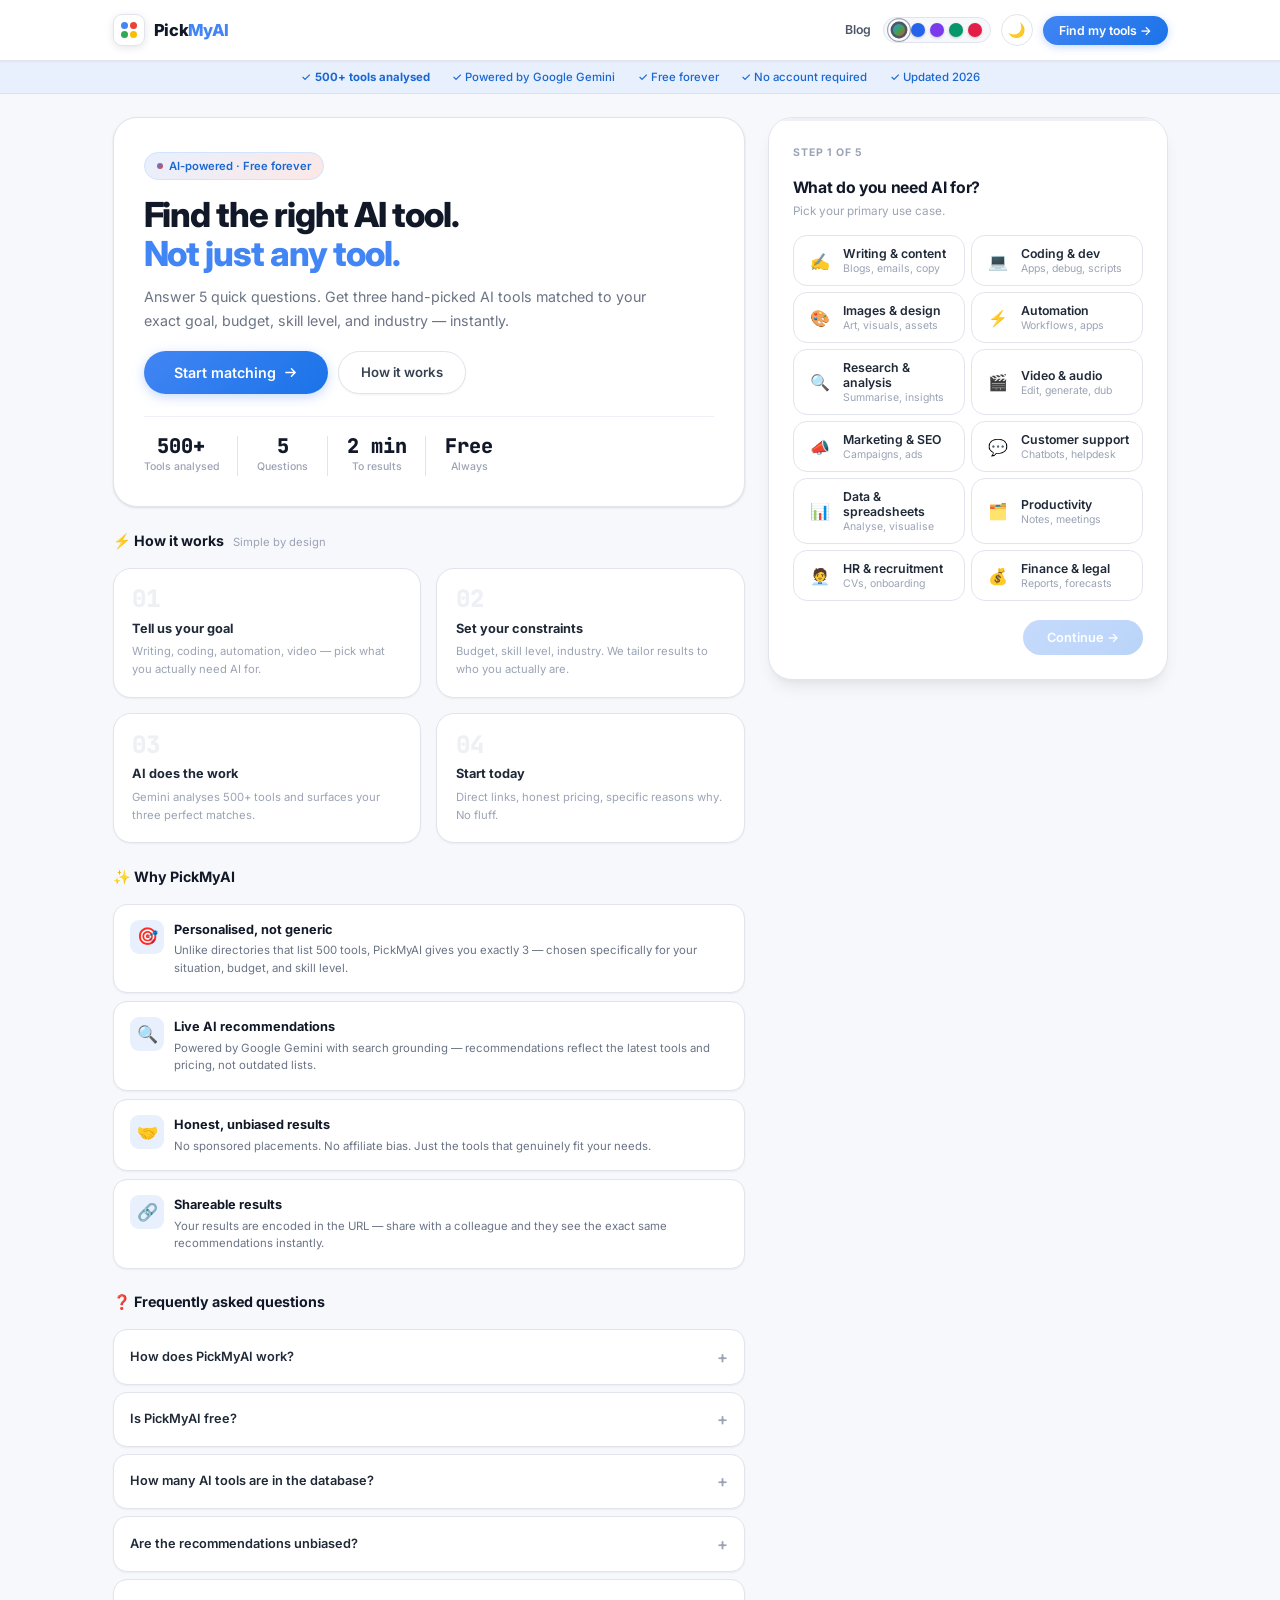
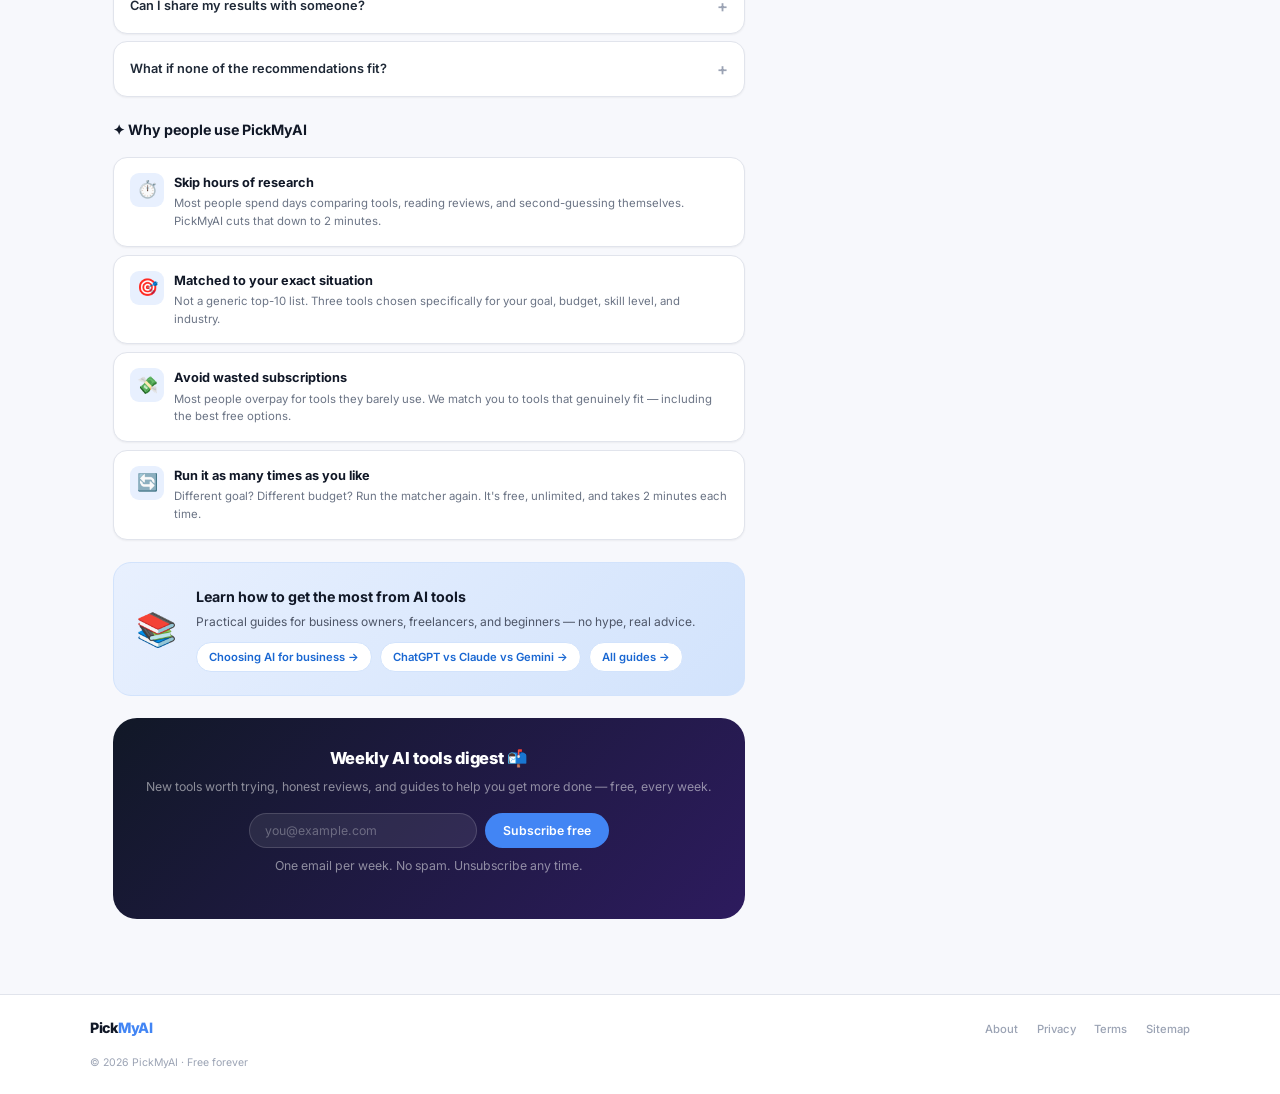
==== index.html @ fcc85de2 "Security hardening (CTO level)" ====
<!DOCTYPE html>
<html lang="en">
<head>
<meta charset="UTF-8"/>
<meta name="viewport" content="width=device-width,initial-scale=1.0"/>
<title>PickMyAI — Find Your Perfect AI Tool in 2 Minutes</title>
<meta name="description" content="Answer 5 questions. Get three perfectly matched AI tools for your exact needs, budget, and industry. 500+ tools analysed. Free forever."/>
<meta name="keywords" content="AI tool finder, best AI tools 2026, AI tool recommender, find AI tools, AI for business, AI for developers"/>
<link rel="canonical" href="https://pickmyai.vercel.app/"/>
<meta property="og:title" content="PickMyAI — Find Your Perfect AI Tool"/>
<meta property="og:description" content="Answer 5 questions. Get three hand-picked AI tools matched to your needs, budget, and skill level. Free forever."/>
<meta property="og:type" content="website"/>
<meta property="og:url" content="https://pickmyai.vercel.app/"/>
<meta name="twitter:card" content="summary_large_image"/>
<meta name="twitter:title" content="PickMyAI — Find Your Perfect AI Tool"/>
<meta name="twitter:description" content="Answer 5 questions. Get three perfectly matched AI tools instantly."/>
<script type="application/ld+json">
{
  "@context":"https://schema.org",
  "@type":"WebApplication",
  "name":"PickMyAI",
  "description":"AI tool recommender that matches you to the best AI tools based on your goal, budget, skill level and industry",
  "url":"https://pickmyai.vercel.app",
  "applicationCategory":"UtilityApplication",
  "operatingSystem":"All",
  "offers":{"@type":"Offer","price":"0","priceCurrency":"USD"},
  "featureList":["Personalised AI tool recommendations","Budget-aware matching","Industry-specific results","500+ tools in database","Free to use"]
}
</script>
<script type="application/ld+json">
{
  "@context":"https://schema.org",
  "@type":"FAQPage",
  "mainEntity":[
    {"@type":"Question","name":"How does PickMyAI work?","acceptedAnswer":{"@type":"Answer","text":"PickMyAI asks you 5 quick questions about your goal, budget, skill level, industry, and workflow preferences. It then uses AI to match you with the 3 tools best suited to your exact situation — not generic top-10 lists."}},
    {"@type":"Question","name":"Is PickMyAI free?","acceptedAnswer":{"@type":"Answer","text":"Yes, completely free. No account required, no credit card, no limits."}},
    {"@type":"Question","name":"How many AI tools are in the database?","acceptedAnswer":{"@type":"Answer","text":"PickMyAI has analysed over 500 AI tools across writing, coding, automation, marketing, research, video, customer support, data analysis, productivity, HR, and finance."}},
    {"@type":"Question","name":"Are the recommendations unbiased?","acceptedAnswer":{"@type":"Answer","text":"Yes. Recommendations are generated by AI based purely on your answers. We do not accept payment for placement in results."}}
  ]
}
</script>
<link rel="preconnect" href="https://fonts.googleapis.com"/>
<link href="https://fonts.googleapis.com/css2?family=Inter:wght@300;400;500;600;700;800&family=JetBrains+Mono:wght@400;500&display=swap" rel="stylesheet"/>
<link rel="stylesheet" href="css/style.min.css"/>
<link rel="manifest" href="/manifest.json"/>
<meta name="theme-color" content="#4285f4"/>
<meta name="apple-mobile-web-app-capable" content="yes"/>
<meta name="apple-mobile-web-app-status-bar-style" content="default"/>
<meta name="apple-mobile-web-app-title" content="PickMyAI"/>
<script>
(function(){try{var ct=localStorage.getItem('pickmyai_color')||'google';var dt=localStorage.getItem('pickmyai_theme')||(window.matchMedia('(prefers-color-scheme: dark)').matches?'dark':'light');document.documentElement.setAttribute('data-theme-color',ct);document.documentElement.setAttribute('data-theme',dt);}catch(e){}})();
</script>
<script defer src="/_vercel/insights/script.js"></script>
</head>
<body>

<!-- Back to top -->
<button class="back-top" id="back-top" aria-label="Back to top">↑</button>

<!-- ── HEADER ── -->
<header class="site-header">
  <div class="header-inner">
    <a class="logo" href="/">
      <div class="logo-mark">
        <svg width="18" height="18" viewBox="0 0 18 18" fill="none" xmlns="http://www.w3.org/2000/svg"><circle cx="4.5" cy="4.5" r="3.5" fill="#4285F4"/><circle cx="13.5" cy="4.5" r="3.5" fill="#EA4335"/><circle cx="4.5" cy="13.5" r="3.5" fill="#34A853"/><circle cx="13.5" cy="13.5" r="3.5" fill="#FBBC04"/></svg>
      </div>
      <div class="logo-name">Pick<span>MyAI</span></div>
    </a>
    <div class="header-right">
      <a href="/blog/" class="nav-link">Blog</a>
      <div class="color-switcher" id="color-switcher" title="Change colour theme">
        <button class="color-dot" data-color="google" style="background:linear-gradient(135deg,#4285f4 0%,#34a853 50%,#ea4335 100%)" title="Google" onclick="setColor('google')"></button>
        <button class="color-dot" data-color="ocean" style="background:#2563eb" title="Ocean" onclick="setColor('ocean')"></button>
        <button class="color-dot" data-color="violet" style="background:#7c3aed" title="Violet" onclick="setColor('violet')"></button>
        <button class="color-dot" data-color="forest" style="background:#059669" title="Forest" onclick="setColor('forest')"></button>
        <button class="color-dot" data-color="rose" style="background:#e11d48" title="Rose" onclick="setColor('rose')"></button>
      </div>
      <button class="theme-btn" id="theme-btn" aria-label="Toggle dark mode">🌙</button>
      <button class="btn-cta" onclick="document.getElementById('matcher-card').scrollIntoView({behavior:'smooth',block:'center'})">Find my tools →</button>
    </div>
  </div>
</header>

<!-- ── TRUST BAR ── -->
<div class="trust-bar">
  <div class="trust-item">✓ <strong>500+ tools analysed</strong></div>
  <div class="trust-item">✓ Powered by Google Gemini</div>
  <div class="trust-item">✓ Free forever</div>
  <div class="trust-item">✓ No account required</div>
  <div class="trust-item">✓ Updated 2026</div>
</div>

<!-- ── MAIN ── -->
<div class="page-wrap">
  <div class="two-col">

    <!-- LEFT COL -->
    <div>

      <!-- HERO -->
      <div class="hero">
        <div class="hero-badge">AI-powered · Free forever</div>
        <h1>Find the right AI tool.<br><span>Not just any tool.</span></h1>
        <p class="hero-p">Answer 5 quick questions. Get three hand-picked AI tools matched to your exact goal, budget, skill level, and industry — instantly.</p>
        <div style="display:flex;gap:10px;flex-wrap:wrap">
          <button class="btn btn-primary btn-lg" onclick="document.getElementById('matcher-card').scrollIntoView({behavior:'smooth',block:'center'})">
            Start matching
            <svg width="15" height="15" viewBox="0 0 16 16" fill="none"><path d="M3 8h10M9 4l4 4-4 4" stroke="white" stroke-width="1.5" stroke-linecap="round" stroke-linejoin="round"/></svg>
          </button>
          <a href="#how" class="btn btn-secondary">How it works</a>
        </div>
        <div class="hero-stats">
          <div class="hero-stat"><span>500+</span><small>Tools analysed</small></div>
          <div class="hero-divider"></div>
          <div class="hero-stat"><span>5</span><small>Questions</small></div>
          <div class="hero-divider"></div>
          <div class="hero-stat"><span>2 min</span><small>To results</small></div>
          <div class="hero-divider"></div>
          <div class="hero-stat"><span>Free</span><small>Always</small></div>
        </div>
      </div>

      <!-- HOW IT WORKS -->
      <div id="how">
        <div class="section-header">
          <div class="section-title">⚡ How it works <span>Simple by design</span></div>
        </div>
        <div class="how-grid">
          <div class="how-card">
            <div class="how-num">01</div>
            <div class="how-t">Tell us your goal</div>
            <p class="how-d">Writing, coding, automation, video — pick what you actually need AI for.</p>
          </div>
          <div class="how-card">
            <div class="how-num">02</div>
            <div class="how-t">Set your constraints</div>
            <p class="how-d">Budget, skill level, industry. We tailor results to who you actually are.</p>
          </div>
          <div class="how-card">
            <div class="how-num">03</div>
            <div class="how-t">AI does the work</div>
            <p class="how-d">Gemini analyses 500+ tools and surfaces your three perfect matches.</p>
          </div>
          <div class="how-card">
            <div class="how-num">04</div>
            <div class="how-t">Start today</div>
            <p class="how-d">Direct links, honest pricing, specific reasons why. No fluff.</p>
          </div>
        </div>
      </div>

      <!-- FEATURES -->
      <div class="section-header">
        <div class="section-title">✨ Why PickMyAI</div>
      </div>
      <div class="features-list" style="margin-bottom:1.5rem">
        <div class="feature-item">
          <div class="feature-ico">🎯</div>
          <div>
            <div class="feature-t">Personalised, not generic</div>
            <p class="feature-d">Unlike directories that list 500 tools, PickMyAI gives you exactly 3 — chosen specifically for your situation, budget, and skill level.</p>
          </div>
        </div>
        <div class="feature-item">
          <div class="feature-ico">🔍</div>
          <div>
            <div class="feature-t">Live AI recommendations</div>
            <p class="feature-d">Powered by Google Gemini with search grounding — recommendations reflect the latest tools and pricing, not outdated lists.</p>
          </div>
        </div>
        <div class="feature-item">
          <div class="feature-ico">🤝</div>
          <div>
            <div class="feature-t">Honest, unbiased results</div>
            <p class="feature-d">No sponsored placements. No affiliate bias. Just the tools that genuinely fit your needs.</p>
          </div>
        </div>
        <div class="feature-item">
          <div class="feature-ico">🔗</div>
          <div>
            <div class="feature-t">Shareable results</div>
            <p class="feature-d">Your results are encoded in the URL — share with a colleague and they see the exact same recommendations instantly.</p>
          </div>
        </div>
      </div>

      <!-- FAQ -->
      <div class="section-header">
        <div class="section-title">❓ Frequently asked questions</div>
      </div>
      <div class="faq-list">
        <div class="faq-item">
          <div class="faq-q">How does PickMyAI work?</div>
          <div class="faq-a"><div class="faq-a-inner">PickMyAI asks you 5 quick questions about your goal, budget, skill level, industry, and workflow preferences. It then uses Google Gemini AI to match you with the 3 tools best suited to your exact situation — not generic top-10 lists.</div></div>
        </div>
        <div class="faq-item">
          <div class="faq-q">Is PickMyAI free?</div>
          <div class="faq-a"><div class="faq-a-inner">Yes, completely free. No account required, no credit card, no limits. PickMyAI is free forever.</div></div>
        </div>
        <div class="faq-item">
          <div class="faq-q">How many AI tools are in the database?</div>
          <div class="faq-a"><div class="faq-a-inner">PickMyAI has analysed over 500 AI tools across writing, coding, automation, marketing, research, video, customer support, data analysis, productivity, HR, and finance categories.</div></div>
        </div>
        <div class="faq-item">
          <div class="faq-q">Are the recommendations unbiased?</div>
          <div class="faq-a"><div class="faq-a-inner">Yes. Recommendations are generated by AI based purely on your answers. We do not accept payment for placement in results. Our only goal is to find you the right tool.</div></div>
        </div>
        <div class="faq-item">
          <div class="faq-q">Can I share my results with someone?</div>
          <div class="faq-a"><div class="faq-a-inner">Yes! When you get results, just copy your browser URL or click "Share results". Your answers are encoded in the URL so anyone who opens it sees the same recommendations.</div></div>
        </div>
        <div class="faq-item">
          <div class="faq-q">What if none of the recommendations fit?</div>
          <div class="faq-a"><div class="faq-a-inner">Click "Start over" and try different answers. You can run the matcher as many times as you like — maybe try a different goal or skill level to see alternative recommendations.</div></div>
        </div>
      </div>

      <!-- WHY PICKMYAI — replaces fake testimonials -->
      <div class="section-header">
        <div class="section-title">✦ Why people use PickMyAI</div>
      </div>
      <div class="features-list" style="margin-bottom:1.5rem">
        <div class="feature-item">
          <div class="feature-ico">⏱️</div>
          <div>
            <div class="feature-t">Skip hours of research</div>
            <p class="feature-d">Most people spend days comparing tools, reading reviews, and second-guessing themselves. PickMyAI cuts that down to 2 minutes.</p>
          </div>
        </div>
        <div class="feature-item">
          <div class="feature-ico">🎯</div>
          <div>
            <div class="feature-t">Matched to your exact situation</div>
            <p class="feature-d">Not a generic top-10 list. Three tools chosen specifically for your goal, budget, skill level, and industry.</p>
          </div>
        </div>
        <div class="feature-item">
          <div class="feature-ico">💸</div>
          <div>
            <div class="feature-t">Avoid wasted subscriptions</div>
            <p class="feature-d">Most people overpay for tools they barely use. We match you to tools that genuinely fit — including the best free options.</p>
          </div>
        </div>
        <div class="feature-item">
          <div class="feature-ico">🔄</div>
          <div>
            <div class="feature-t">Run it as many times as you like</div>
            <p class="feature-d">Different goal? Different budget? Run the matcher again. It's free, unlimited, and takes 2 minutes each time.</p>
          </div>
        </div>
      </div>

      <!-- BLOG PROMO -->
      <div class="blog-promo">
        <div class="blog-promo-icon">📚</div>
        <div class="blog-promo-body">
          <div class="blog-promo-title">Learn how to get the most from AI tools</div>
          <div class="blog-promo-desc">Practical guides for business owners, freelancers, and beginners — no hype, real advice.</div>
          <div class="blog-promo-links">
            <a href="/blog/how-to-choose-ai-tools-for-business.html" class="blog-promo-link">Choosing AI for business →</a>
            <a href="/blog/chatgpt-vs-claude-vs-gemini.html" class="blog-promo-link">ChatGPT vs Claude vs Gemini →</a>
            <a href="/blog/" class="blog-promo-link">All guides →</a>
          </div>
        </div>
      </div>

      <!-- EMAIL -->
      <div class="email-box">
        <h3>Weekly AI tools digest 📬</h3>
        <p>New tools worth trying, honest reviews, and guides to help you get more done — free, every week.</p>
        <div class="email-row">
          <input type="email" class="email-in" id="email-in" placeholder="you@example.com"/>
          <button class="email-btn" id="email-btn">Subscribe free</button>
        </div>
        <p class="email-note">One email per week. No spam. Unsubscribe any time.</p>
        <p id="email-ok" style="display:none;color:#86efac;font-size:0.75rem;margin-top:8px"></p>
      </div>

    </div>

    <!-- RIGHT COL — MATCHER -->
    <div>
      <div class="matcher-card" id="matcher-card">
        <div class="matcher-prog"><div class="matcher-prog-fill" id="prog-fill"></div></div>
        <div class="matcher-body">

          <!-- STEP 1 -->
          <div class="step active" id="q1">
            <div class="step-meta"><span class="step-label">Step 1 of 5</span><button class="step-back" hidden></button></div>
            <div class="step-q">What do you need AI for?</div>
            <div class="step-hint">Pick your primary use case.</div>
            <div class="opts-2">
              <button class="opt" onclick="pick(this,'goal','writing')"><span class="opt-ico">✍️</span><span class="opt-body"><span class="opt-t">Writing & content</span><span class="opt-d">Blogs, emails, copy</span></span></button>
              <button class="opt" onclick="pick(this,'goal','code')"><span class="opt-ico">💻</span><span class="opt-body"><span class="opt-t">Coding & dev</span><span class="opt-d">Apps, debug, scripts</span></span></button>
              <button class="opt" onclick="pick(this,'goal','images')"><span class="opt-ico">🎨</span><span class="opt-body"><span class="opt-t">Images & design</span><span class="opt-d">Art, visuals, assets</span></span></button>
              <button class="opt" onclick="pick(this,'goal','automation')"><span class="opt-ico">⚡</span><span class="opt-body"><span class="opt-t">Automation</span><span class="opt-d">Workflows, apps</span></span></button>
              <button class="opt" onclick="pick(this,'goal','research')"><span class="opt-ico">🔍</span><span class="opt-body"><span class="opt-t">Research & analysis</span><span class="opt-d">Summarise, insights</span></span></button>
              <button class="opt" onclick="pick(this,'goal','video')"><span class="opt-ico">🎬</span><span class="opt-body"><span class="opt-t">Video & audio</span><span class="opt-d">Edit, generate, dub</span></span></button>
              <button class="opt" onclick="pick(this,'goal','marketing')"><span class="opt-ico">📣</span><span class="opt-body"><span class="opt-t">Marketing & SEO</span><span class="opt-d">Campaigns, ads</span></span></button>
              <button class="opt" onclick="pick(this,'goal','customer')"><span class="opt-ico">💬</span><span class="opt-body"><span class="opt-t">Customer support</span><span class="opt-d">Chatbots, helpdesk</span></span></button>
              <button class="opt" onclick="pick(this,'goal','data')"><span class="opt-ico">📊</span><span class="opt-body"><span class="opt-t">Data & spreadsheets</span><span class="opt-d">Analyse, visualise</span></span></button>
              <button class="opt" onclick="pick(this,'goal','productivity')"><span class="opt-ico">🗂️</span><span class="opt-body"><span class="opt-t">Productivity</span><span class="opt-d">Notes, meetings</span></span></button>
              <button class="opt" onclick="pick(this,'goal','hr')"><span class="opt-ico">🧑‍💼</span><span class="opt-body"><span class="opt-t">HR & recruitment</span><span class="opt-d">CVs, onboarding</span></span></button>
              <button class="opt" onclick="pick(this,'goal','finance')"><span class="opt-ico">💰</span><span class="opt-body"><span class="opt-t">Finance & legal</span><span class="opt-d">Reports, forecasts</span></span></button>
            </div>
            <div class="step-foot"><button class="btn-next" id="next1" onclick="nextStep(1)" disabled>Continue →</button></div>
          </div>

          <!-- STEP 2 -->
          <div class="step" id="q2">
            <div class="step-meta"><span class="step-label">Step 2 of 5</span><button class="step-back" onclick="backStep(2)">← Back</button></div>
            <div class="step-q">What's your monthly budget?</div>
            <div class="step-hint">Great free tools exist — be honest and we'll find the best fit.</div>
            <div class="opts">
              <button class="opt" onclick="pick(this,'budget','free')"><span class="opt-ico">🆓</span><span class="opt-body"><span class="opt-t">Free only</span><span class="opt-d">No subscriptions, free tiers only</span></span></button>
              <button class="opt" onclick="pick(this,'budget','under20')"><span class="opt-ico">💷</span><span class="opt-body"><span class="opt-t">Under £20 / month</span><span class="opt-d">Side project or personal use</span></span></button>
              <button class="opt" onclick="pick(this,'budget','20to100')"><span class="opt-ico">💰</span><span class="opt-body"><span class="opt-t">£20 – £100 / month</span><span class="opt-d">Growing business or serious creator</span></span></button>
              <button class="opt" onclick="pick(this,'budget','100to500')"><span class="opt-ico">🏢</span><span class="opt-body"><span class="opt-t">£100 – £500 / month</span><span class="opt-d">Small business or team</span></span></button>
              <button class="opt" onclick="pick(this,'budget','500plus')"><span class="opt-ico">🚀</span><span class="opt-body"><span class="opt-t">£500+ / month</span><span class="opt-d">Enterprise or serious scale</span></span></button>
            </div>
            <div class="step-foot"><button class="btn-next" id="next2" onclick="nextStep(2)" disabled>Continue →</button></div>
          </div>

          <!-- STEP 3 -->
          <div class="step" id="q3">
            <div class="step-meta"><span class="step-label">Step 3 of 5</span><button class="step-back" onclick="backStep(3)">← Back</button></div>
            <div class="step-q">How technical are you?</div>
            <div class="step-hint">No judgment — this calibrates the difficulty of recommendations.</div>
            <div class="opts">
              <button class="opt" onclick="pick(this,'skill','beginner')"><span class="opt-ico">😊</span><span class="opt-body"><span class="opt-t">Complete beginner</span><span class="opt-d">I want it to just work, no setup at all</span></span></button>
              <button class="opt" onclick="pick(this,'skill','intermediate')"><span class="opt-ico">🙂</span><span class="opt-body"><span class="opt-t">Some experience</span><span class="opt-d">I can follow guides and troubleshoot</span></span></button>
              <button class="opt" onclick="pick(this,'skill','advanced')"><span class="opt-ico">🧑‍💻</span><span class="opt-body"><span class="opt-t">Developer / technical</span><span class="opt-d">Comfortable with APIs, code, config</span></span></button>
            </div>
            <div class="step-foot"><button class="btn-next" id="next3" onclick="nextStep(3)" disabled>Continue →</button></div>
          </div>

          <!-- STEP 4 -->
          <div class="step" id="q4">
            <div class="step-meta"><span class="step-label">Step 4 of 5</span><button class="step-back" onclick="backStep(4)">← Back</button></div>
            <div class="step-q">What's your industry?</div>
            <div class="step-hint">We surface tools trusted in your specific space.</div>
            <div class="opts-2">
              <button class="opt" onclick="pick(this,'industry','entertainment')"><span class="opt-ico">🎬</span><span class="opt-body"><span class="opt-t">Entertainment</span><span class="opt-d">Film, music, streaming</span></span></button>
              <button class="opt" onclick="pick(this,'industry','ecommerce')"><span class="opt-ico">🛍️</span><span class="opt-body"><span class="opt-t">E-commerce</span><span class="opt-d">Shops, retail, DTC</span></span></button>
              <button class="opt" onclick="pick(this,'industry','tech')"><span class="opt-ico">🚀</span><span class="opt-body"><span class="opt-t">SaaS & tech</span><span class="opt-d">Software, startups</span></span></button>
              <button class="opt" onclick="pick(this,'industry','agency')"><span class="opt-ico">🎯</span><span class="opt-body"><span class="opt-t">Agency</span><span class="opt-d">Marketing, design, PR</span></span></button>
              <button class="opt" onclick="pick(this,'industry','smallbiz')"><span class="opt-ico">🏪</span><span class="opt-body"><span class="opt-t">Small business</span><span class="opt-d">Local, restaurants</span></span></button>
              <button class="opt" onclick="pick(this,'industry','creative')"><span class="opt-ico">✨</span><span class="opt-body"><span class="opt-t">Freelancer / creator</span><span class="opt-d">Solo, YouTube, content</span></span></button>
              <button class="opt" onclick="pick(this,'industry','healthcare')"><span class="opt-ico">🏥</span><span class="opt-body"><span class="opt-t">Healthcare</span><span class="opt-d">Clinics, health tech</span></span></button>
              <button class="opt" onclick="pick(this,'industry','education')"><span class="opt-ico">📚</span><span class="opt-body"><span class="opt-t">Education</span><span class="opt-d">Schools, edtech</span></span></button>
              <button class="opt" onclick="pick(this,'industry','finance')"><span class="opt-ico">🏦</span><span class="opt-body"><span class="opt-t">Finance & legal</span><span class="opt-d">Fintech, law</span></span></button>
              <button class="opt" onclick="pick(this,'industry','realestate')"><span class="opt-ico">🏠</span><span class="opt-body"><span class="opt-t">Real estate</span><span class="opt-d">Agents, property</span></span></button>
              <button class="opt" onclick="pick(this,'industry','nonprofit')"><span class="opt-ico">🤝</span><span class="opt-body"><span class="opt-t">Non-profit</span><span class="opt-d">NGOs, charities</span></span></button>
              <button class="opt" onclick="pick(this,'industry','other')"><span class="opt-ico">🌐</span><span class="opt-body"><span class="opt-t">Other</span><span class="opt-d">Manufacturing, logistics</span></span></button>
            </div>
            <div class="step-foot"><button class="btn-next" id="next4" onclick="nextStep(4)" disabled>Continue →</button></div>
          </div>

          <!-- STEP 5 -->
          <div class="step" id="q5">
            <div class="step-meta"><span class="step-label">Step 5 of 5</span><button class="step-back" onclick="backStep(5)">← Back</button></div>
            <div class="step-q">Do you need tools that connect?</div>
            <div class="step-hint">Integrated stacks are powerful. Standalone tools are flexible.</div>
            <div class="opts">
              <button class="opt" onclick="pick(this,'integration','yes')"><span class="opt-ico">🔗</span><span class="opt-body"><span class="opt-t">Yes — integrated workflow</span><span class="opt-d">Tools that connect and work together</span></span></button>
              <button class="opt" onclick="pick(this,'integration','no')"><span class="opt-ico">🧩</span><span class="opt-body"><span class="opt-t">No — individual tools are fine</span><span class="opt-d">I'll use them separately</span></span></button>
              <button class="opt" onclick="pick(this,'integration','unsure')"><span class="opt-ico">🤷</span><span class="opt-body"><span class="opt-t">Not sure — just pick the best</span><span class="opt-d">I'll figure it out later</span></span></button>
            </div>
            <div class="step-foot">
              <button class="btn-next" id="next5" onclick="getResults()" disabled>
                <svg width="13" height="13" viewBox="0 0 16 16" fill="none"><path d="M8 2l1.5 4.5H14l-3.6 2.6L11.9 14 8 11.4 4.1 14l1.5-4.9L2 6.5h4.5L8 2z" fill="white"/></svg>
                Find my AI tools
              </button>
            </div>
          </div>

          <!-- LOADING / SKELETON -->
          <div class="loading" id="loading">
            <div style="width:100%">
              ${[1,2,3].map ? '' : ''}
              <div class="skeleton-card"><div style="display:flex;justify-content:space-between;margin-bottom:10px"><div class="skeleton skeleton-line w-40"></div><div class="skeleton" style="width:70px;height:20px;border-radius:100px"></div></div><div class="skeleton skeleton-line w-80"></div><div class="skeleton skeleton-line w-100" style="margin-top:6px"></div><div class="skeleton skeleton-line w-60" style="margin-top:6px"></div></div>
              <div class="skeleton-card"><div style="display:flex;justify-content:space-between;margin-bottom:10px"><div class="skeleton skeleton-line w-40"></div><div class="skeleton" style="width:70px;height:20px;border-radius:100px"></div></div><div class="skeleton skeleton-line w-80"></div><div class="skeleton skeleton-line w-100" style="margin-top:6px"></div><div class="skeleton skeleton-line w-60" style="margin-top:6px"></div></div>
              <div class="skeleton-card"><div style="display:flex;justify-content:space-between;margin-bottom:10px"><div class="skeleton skeleton-line w-40"></div><div class="skeleton" style="width:70px;height:20px;border-radius:100px"></div></div><div class="skeleton skeleton-line w-80"></div><div class="skeleton skeleton-line w-100" style="margin-top:6px"></div><div class="skeleton skeleton-line w-60" style="margin-top:6px"></div></div>
            </div>
          </div>

          <!-- RESULTS -->
          <div class="results" id="results">
            <div class="results-h">Your matches ✦</div>
            <div class="results-sub" id="results-sub"></div>
            <div class="tool-list" id="tool-list"></div>
            <div class="results-actions">
              <button class="btn-restart" onclick="restartMatcher()">↺ Start over</button>
              <button class="btn-share" onclick="shareResults()">Share →</button>
              <button class="btn-copy" onclick="copyResults()">📋 Copy results</button>
            </div>
          </div>

          <!-- ERROR STATE -->
          <div class="error-state" id="error-state">
            <div class="error-emoji">⚠️</div>
            <div class="error-title">Something went wrong</div>
            <div class="error-msg">We couldn't get your recommendations right now. This is usually a temporary issue.</div>
            <button class="btn-retry" onclick="getResults()">Try again</button>
          </div>

        </div>
      </div>
    </div>
  </div>
</div>

<!-- ── FOOTER ── -->
<footer class="site-footer">
  <div class="footer-inner">
    <div class="footer-logo">Pick<span>MyAI</span></div>
    <div class="footer-links">
      <a href="/about.html">About</a>
      <a href="/privacy.html">Privacy</a>
      <a href="/terms.html">Terms</a>
      <a href="/sitemap.xml">Sitemap</a>
    </div>
    <div class="footer-copy">© 2026 PickMyAI · Free forever</div>
  </div>
</footer>

<script src="js/main.min.js"></script>
</body>
</html>
---- css/style.min.css ----
@keyframes stepIn{0%{opacity:0;transform:translateY(8px)}to{opacity:1;transform:translateY(0)}}@keyframes fadeIn{0%{opacity:0}to{opacity:1}}@keyframes spin{to{transform:rotate(360deg)}}@keyframes pulse{0%,to{opacity:1;transform:scale(1)}50%{opacity:.4;transform:scale(.7)}}@keyframes shimmer{0%{background-position:200%0}to{background-position:-200%0}}:root,[data-theme-color=google]{--brand:#4285f4;--brand-dark:#1a73e8;--brand-light:#e8f0fe;--brand-mid:#d2e3fc;--brand-text:#1967d2;--brand-rgb:66,133,244;--g-blue:#4285f4;--g-green:#34a853;--g-yellow:#fbbc04;--g-red:#ea4335}[data-theme-color=violet]{--brand:#7c3aed;--brand-dark:#6d28d9;--brand-light:#f5f3ff;--brand-mid:#ede9fe;--brand-text:#5b21b6;--brand-rgb:124,58,237}[data-theme-color=rose]{--brand:#e11d48;--brand-dark:#be123c;--brand-light:#fff1f2;--brand-mid:#ffe4e6;--brand-text:#9f1239;--brand-rgb:225,29,72}[data-theme-color=ocean]{--brand:#2563eb;--brand-dark:#1d4ed8;--brand-light:#eff6ff;--brand-mid:#dbeafe;--brand-text:#1e40af;--brand-rgb:37,99,235}[data-theme-color=forest]{--brand:#059669;--brand-dark:#047857;--brand-light:#ecfdf5;--brand-mid:#d1fae5;--brand-text:#065f46;--brand-rgb:5,150,105}*,::after,::before{box-sizing:border-box;margin:0;padding:0}:root{--white:#ffffff;--bg:#f7f8fc;--gray-50:#f7f8fc;--gray-100:#eef0f5;--gray-200:#e1e4ec;--gray-300:#cdd1db;--gray-400:#9ba3b4;--gray-500:#6b7485;--gray-600:#4e5668;--gray-700:#374151;--gray-800:#1f2937;--gray-900:#111827;--green:#16a34a;--green-light:#f0fdf4;--green-mid:#bbf7d0;--red:#dc2626;--red-light:#fef2f2;--gold:#d97706;--gold-light:#fffbeb;--pink:#ec4899;--pink-light:#fdf2f8;--teal:#0891b2;--teal-light:#ecfeff;--shadow-xs:0 1px 2px rgba(0,0,0,0.05);--shadow-sm:0 1px 3px rgba(0,0,0,0.08),0 1px 2px rgba(0,0,0,0.04);--shadow:0 4px 6px -1px rgba(0,0,0,0.07),0 2px 4px -1px rgba(0,0,0,0.04);--shadow-md:0 10px 15px -3px rgba(0,0,0,0.07),0 4px 6px -2px rgba(0,0,0,0.04);--shadow-lg:0 20px 25px -5px rgba(0,0,0,0.07),0 10px 10px -5px rgba(0,0,0,0.03);--radius-sm:6px;--radius:10px;--radius-lg:14px;--radius-xl:18px;--radius-2xl:24px;--ease:cubic-bezier(0.4,0,0.2,1)}html{font-size:15px;scroll-behavior:smooth}body{font-family:"Inter",-apple-system,BlinkMacSystemFont,sans-serif;background:var(--bg);color:var(--gray-800);line-height:1.6;-webkit-font-smoothing:antialiased}a{text-decoration:none}a:hover{text-decoration:underline}.site-header{background:rgba(255,255,255,.92);backdrop-filter:blur(12px);-webkit-backdrop-filter:blur(12px);border-bottom:1px solid var(--gray-200);position:sticky;top:0;z-index:200;box-shadow:var(--shadow-xs)}.header-inner{max-width:1100px;margin:0 auto;padding:0 1.5rem;gap:1rem;height:60px}.header-inner,.logo,.logo-mark{display:flex;align-items:center}.logo{gap:9px;text-decoration:none;flex-shrink:0}.logo-mark{width:32px;height:32px;background:#fff;border:1.5px solid var(--gray-200);border-radius:9px;justify-content:center;font-size:16px;box-shadow:0 2px 8px rgba(0,0,0,.1);font-weight:800;letter-spacing:-1px;font-family:"Inter",sans-serif}[data-theme-color=google] .logo-mark{background:#fff;border-color:var(--gray-200)}.logo-name{font-size:1.1rem;font-weight:800;color:var(--gray-900);letter-spacing:-.02em}.logo-name span,a,h1 span{color:var(--brand)}[data-theme-color=google] .logo-name .g-blue{color:#4285f4}[data-theme-color=google] .logo-name .g-red{color:#ea4335}.header-right{display:flex;align-items:center;gap:10px;margin-left:auto}.nav-link{font-size:.82rem;font-weight:600;color:var(--gray-600);text-decoration:none;padding:6px 2px;transition:color .15s var(--ease)}.footer-links a:hover,.nav-link:hover{color:var(--brand);text-decoration:none}.color-switcher{display:flex;align-items:center;gap:5px;background:var(--gray-50);border:1px solid var(--gray-200);border-radius:100px;padding:5px 8px}.color-dot{width:14px;height:14px;border-radius:50%;border:2px solid transparent;padding:0;flex-shrink:0;display:block;box-shadow:0 1px 3px rgba(0,0,0,.2)}.color-dot:hover{transform:scale(1.25)}.color-dot.active{border-color:var(--gray-600);transform:scale(1.2);box-shadow:0 0 0 2px white,0 0 0 3px var(--gray-400)}[data-theme=dark] .color-dot.active{border-color:var(--gray-300);box-shadow:0 0 0 2px var(--gray-100),0 0 0 3px var(--gray-300)}[data-theme=dark] .color-switcher{background:var(--gray-100);border-color:var(--gray-200)}.btn-cta,.color-dot,.theme-btn{cursor:pointer;transition:all .15s var(--ease)}.theme-btn{width:32px;height:32px;border-radius:50%;display:flex;align-items:center;justify-content:center;background:0 0;border:1px solid var(--gray-200);font-size:14px;color:var(--gray-500)}.theme-btn:hover{background:var(--gray-100)}.btn-cta{background:var(--brand);color:#fff;border:0;padding:7px 16px;border-radius:20px;font-size:.82rem;font-weight:600;font-family:"Inter",sans-serif;box-shadow:0 2px 8px rgba(var(--brand-rgb),.3)}.btn-cta:hover,.btn-primary:hover{background:var(--brand-dark);transform:translateY(-1px)}.trust-bar,.trust-item{display:flex;align-items:center}.trust-bar{background:var(--brand-light);border-bottom:1px solid var(--brand-mid);padding:7px 1.5rem;justify-content:center;gap:1.5rem;flex-wrap:wrap;font-size:.76rem;color:var(--brand-text);font-weight:500}.trust-item{gap:4px}.page-wrap{max-width:1100px;margin:0 auto;padding:1.5rem}.two-col{display:grid;grid-template-columns:1fr 400px;gap:1.5rem;align-items:start}.btn{display:inline-flex;align-items:center;gap:7px;padding:10px 22px;border-radius:100px;font-family:"Inter",sans-serif;font-size:.88rem;font-weight:600;cursor:pointer;border:0;transition:all .18s var(--ease);white-space:nowrap;text-decoration:none}.btn-primary{background:var(--brand);color:#fff;box-shadow:0 3px 12px rgba(var(--brand-rgb),.3)}.btn-primary:hover{text-decoration:none;color:#fff}.btn-secondary{background:var(--white);color:var(--gray-700);border:1.5px solid var(--gray-200);box-shadow:var(--shadow-xs)}.btn-secondary:hover{border-color:var(--gray-300);background:var(--gray-50);text-decoration:none}.btn-lg{padding:13px 30px;font-size:.95rem}.badge{display:inline-flex;align-items:center;gap:4px;padding:3px 10px;border-radius:100px;font-size:.7rem;font-weight:700;letter-spacing:.04em;text-transform:uppercase;white-space:nowrap}.badge-best{background:linear-gradient(135deg,var(--brand-light),var(--brand-mid));color:var(--brand-text)}.badge-alt{background:var(--green-light);color:var(--green)}.badge-power{background:var(--pink-light);color:var(--pink)}.matcher-card{background:var(--white);border:1px solid var(--gray-200);border-radius:var(--radius-2xl);box-shadow:var(--shadow-md);overflow:hidden;position:sticky;top:76px}.matcher-prog{height:3px;background:var(--gray-100)}.matcher-prog-fill{height:3px;background:linear-gradient(90deg,var(--brand),#a78bfa);width:0%;transition:width .4s var(--ease)}[data-theme-color=google] .matcher-prog-fill{background:linear-gradient(90deg,#4285f4,#34a853,#fbbc04,#ea4335)}[data-theme-color=google] .btn-cta,[data-theme-color=google] .btn-next,[data-theme-color=google] .btn-primary{background:linear-gradient(135deg,#4285f4,#1a73e8)}[data-theme-color=google] .hero-badge{background:linear-gradient(135deg,#e8f0fe,#fce8e6);border-color:#d2e3fc}[data-theme-color=google] .hero-badge::before{background:linear-gradient(135deg,#4285f4,#ea4335)}.matcher-body{padding:1.6rem}.step{display:none}.step.active{display:block;animation:stepIn .25s var(--ease)}.step-meta{display:flex;justify-content:space-between;align-items:center;margin-bottom:1.1rem}.step-label{font-size:.7rem;font-weight:700;letter-spacing:.1em;text-transform:uppercase;color:var(--gray-400)}.step-back{background:0 0;border:0;cursor:pointer;font-size:.78rem;color:var(--gray-400);font-family:"Inter",sans-serif;padding:0;transition:color .15s}.step-back:hover{color:var(--gray-700)}.step-back[hidden]{visibility:hidden;pointer-events:none}.step-q{font-size:1.05rem;font-weight:700;color:var(--gray-900);margin-bottom:3px;letter-spacing:-.02em;line-height:1.3}.step-hint{font-size:.78rem;color:var(--gray-400);margin-bottom:1rem}.opts,.opts-2{gap:6px;margin-bottom:1rem}.opts{display:flex;flex-direction:column}.opts-2{display:grid;grid-template-columns:1fr 1fr}.opt{display:flex;align-items:center;gap:10px;padding:10px 13px;border:1.5px solid var(--gray-200);border-radius:var(--radius-lg);cursor:pointer;background:var(--white);color:var(--gray-700);font-family:"Inter",sans-serif;text-align:left;width:100%;transition:all .15s var(--ease)}.opt.sel,.opt:hover{border-color:var(--brand);background:var(--brand-light)}.opt:hover{transform:translateX(2px)}.opt.sel{box-shadow:0 0 0 3px rgba(var(--brand-rgb),.1)}.opt-ico{font-size:16px;width:26px;text-align:center;flex-shrink:0}.opt-body{flex:1;min-width:0}.opt-t{font-size:.82rem;font-weight:600;display:block;color:var(--gray-800);margin-bottom:1px}.opt-d{font-size:.7rem;color:var(--gray-400);display:block;white-space:nowrap;overflow:hidden;text-overflow:ellipsis}.opt.sel .opt-d,.opt.sel .opt-t{color:var(--brand-text)}.opt.sel .opt-d{opacity:.7}.step-foot{display:flex;justify-content:flex-end;padding-top:4px}.btn-next{background:var(--brand);color:#fff;border:0;padding:10px 24px;border-radius:100px;font-family:"Inter",sans-serif;font-size:.85rem;font-weight:600;cursor:pointer;transition:all .18s var(--ease);display:flex;align-items:center;gap:6px;box-shadow:0 3px 12px rgba(var(--brand-rgb),.3)}.btn-next:hover{background:var(--brand-dark);transform:translateY(-1px)}.btn-next:disabled{opacity:.3;cursor:not-allowed;transform:none;box-shadow:none}.loading{display:none;flex-direction:column;align-items:center;justify-content:center;padding:2.5rem 0;gap:1rem;text-align:center}.loading.on{display:flex;animation:fadeIn .2s ease}.spinner{width:36px;height:36px;border:2px solid var(--gray-200);border-top-color:var(--brand);border-radius:50%;animation:spin .7s linear infinite}.loading-h{font-size:.95rem;font-weight:700;color:var(--gray-900)}.loading-p{font-size:.78rem;color:var(--gray-400)}.results{display:none}.results.on{display:block;animation:stepIn .3s ease}.results-h{font-size:1rem;font-weight:700;color:var(--gray-900);margin-bottom:3px}.results-sub{font-size:.72rem;color:var(--gray-400);margin-bottom:1rem}.tool-list{display:flex;flex-direction:column;gap:8px;margin-bottom:1rem}.tool-item{background:var(--white);border:1.5px solid var(--gray-200);border-radius:var(--radius-lg);padding:13px 15px;transition:all .18s var(--ease)}.tool-item:hover{border-color:var(--brand);transform:translateY(-1px);box-shadow:var(--shadow)}.tool-item.top{border-color:var(--brand);background:var(--brand-light)}.tool-head{display:flex;align-items:flex-start;justify-content:space-between;gap:10px;margin-bottom:6px}.tool-name{font-size:.95rem;font-weight:700;color:var(--gray-900)}.tool-item.top .tool-name{color:var(--brand-text)}.hero-stat small,.tool-tag{font-size:.7rem;color:var(--gray-400);margin-top:1px}.tool-item.top .tool-tag{color:var(--brand-text);opacity:.6}.tool-why{font-size:.78rem;color:var(--gray-600);line-height:1.55;margin-bottom:9px}.tool-item.top .tool-price,.tool-item.top .tool-why{color:var(--brand-text)}.tool-foot{display:flex;align-items:center;justify-content:space-between;flex-wrap:wrap;gap:6px}.tool-price{font-size:.78rem;font-weight:600;color:var(--gray-700);font-family:"JetBrains Mono",monospace}.tool-link{font-size:.72rem;font-weight:600;color:var(--brand);border:1px solid var(--brand-mid);padding:4px 11px;border-radius:100px;transition:all .15s;display:inline-flex;align-items:center;gap:3px}.tool-link:hover{border-color:var(--brand);text-decoration:none}.tool-item.top .tool-link{border-color:rgba(var(--brand-rgb),.4);color:var(--brand-text)}.tool-item.top .tool-link:hover,.tool-link:hover{background:var(--brand);color:#fff}.results-actions{display:flex;gap:8px;flex-wrap:wrap}.btn-restart,.btn-share{background:0 0;border:1px solid var(--gray-200);color:var(--gray-500);padding:7px 16px;border-radius:100px;font-family:"Inter",sans-serif;font-size:.78rem;font-weight:600;cursor:pointer;transition:all .15s}.btn-restart:hover{border-color:var(--gray-400);color:var(--gray-700)}.btn-share{border:1px solid var(--brand-mid);color:var(--brand)}.btn-share:hover{background:var(--brand);color:#fff;border-color:var(--brand)}.hero{background:var(--white);border:1px solid var(--gray-200);border-radius:var(--radius-2xl);padding:2.25rem 2rem 2rem;margin-bottom:1.5rem;box-shadow:var(--shadow-sm)}.hero-badge{display:inline-flex;align-items:center;gap:6px;background:var(--brand-light);color:var(--brand-text);border:1px solid var(--brand-mid);padding:4px 12px;border-radius:100px;font-size:.75rem;font-weight:600;margin-bottom:1rem}.hero-badge::before{content:"";width:6px;height:6px;background:var(--brand);border-radius:50%;animation:pulse 2s infinite}.hero-stat span,h1{font-weight:800;color:var(--gray-900)}h1{font-size:clamp(1.6rem,3vw,2.3rem);letter-spacing:-.03em;line-height:1.15;margin-bottom:.75rem}.hero-p{font-size:.95rem;color:var(--gray-500);line-height:1.65;margin-bottom:1.25rem;max-width:520px}.hero-stats{display:flex;gap:1.25rem;margin-top:1.5rem;padding-top:1.25rem;border-top:1px solid var(--gray-100);flex-wrap:wrap}.hero-stat{text-align:center}.hero-stat span{font-size:1.35rem;display:block;line-height:1;font-family:"JetBrains Mono",monospace}.hero-stat small{font-weight:500;margin-top:3px;display:block}.hero-divider{width:1px;background:var(--gray-200);align-self:stretch}.how-grid{display:grid;grid-template-columns:repeat(2,1fr);gap:1rem;margin-bottom:1.5rem}.how-card{background:var(--white);border:1px solid var(--gray-200);border-radius:var(--radius-xl);padding:1.25rem;box-shadow:var(--shadow-xs);transition:all .18s var(--ease)}.how-card:hover{border-color:var(--brand-mid);box-shadow:var(--shadow)}.how-num{font-size:1.6rem;font-weight:800;color:var(--gray-100);line-height:1;margin-bottom:.5rem;font-family:"JetBrains Mono",monospace}.how-t{font-size:.85rem;font-weight:700;color:var(--gray-800);margin-bottom:3px}.how-d{font-size:.75rem;color:var(--gray-400);line-height:1.6}.features-list{display:flex;flex-direction:column;gap:8px;margin-bottom:1.5rem}.feature-item{display:flex;align-items:flex-start;gap:10px;background:var(--white);border:1px solid var(--gray-200);border-radius:var(--radius-lg);padding:1rem 1.1rem;box-shadow:var(--shadow-xs)}.feature-ico{width:34px;height:34px;border-radius:9px;display:flex;align-items:center;justify-content:center;font-size:17px;flex-shrink:0;background:var(--brand-light)}.feature-t{font-size:.85rem;font-weight:700;color:var(--gray-900);margin-bottom:2px}.feature-d{font-size:.76rem;color:var(--gray-500);line-height:1.55}.faq-list{display:flex;flex-direction:column;gap:7px;margin-bottom:1.5rem}.faq-item{background:var(--white);border:1px solid var(--gray-200);border-radius:var(--radius-lg);overflow:hidden;box-shadow:var(--shadow-xs)}.faq-q{padding:.9rem 1.1rem;font-size:.85rem;font-weight:600;color:var(--gray-800);cursor:pointer;display:flex;align-items:center;justify-content:space-between;gap:10px;transition:background .15s;list-style:none}.faq-q:hover{background:var(--gray-50)}.faq-q::after{content:"+";font-size:1.1rem;color:var(--gray-400);flex-shrink:0;transition:transform .2s}.faq-item.open .faq-q::after{transform:rotate(45deg)}.faq-a{max-height:0;overflow:hidden;transition:max-height .3s var(--ease);font-size:.8rem;color:var(--gray-600);line-height:1.7}.faq-item.open .faq-a{max-height:400px}.faq-a-inner{padding:0 1.1rem 1rem}.email-box{background:linear-gradient(135deg,var(--gray-900),#2d1b5e);border-radius:var(--radius-2xl);padding:1.75rem;text-align:center;margin-bottom:1.5rem;color:#fff}.email-box h3{font-size:1.1rem;font-weight:800;margin-bottom:6px;letter-spacing:-.02em}.email-box p{font-size:.82rem;opacity:.5;margin-bottom:1.1rem;line-height:1.6}.email-row{display:flex;gap:8px;max-width:360px;margin:0 auto;flex-wrap:wrap}.email-in{flex:1;min-width:160px;background:rgba(255,255,255,.08);border:1px solid rgba(255,255,255,.15);color:#fff;padding:9px 15px;border-radius:100px;font-family:"Inter",sans-serif;font-size:.82rem;outline:0}.email-in::placeholder{color:rgba(255,255,255,.3)}.email-in:focus{border-color:rgba(255,255,255,.4)}.email-btn{background:var(--brand);color:#fff;border:0;padding:9px 18px;border-radius:100px;font-family:"Inter",sans-serif;font-size:.82rem;font-weight:600;cursor:pointer;white-space:nowrap;transition:all .15s}.email-btn:hover{background:var(--brand-dark)}.email-note{font-size:.68rem;opacity:.3;margin-top:8px}.section-header{display:flex;align-items:center;gap:10px;margin-bottom:1rem}.section-title{font-size:.95rem;font-weight:700;color:var(--gray-900);flex:1}.footer-links a,.section-title span{font-size:.75rem;color:var(--gray-400)}.section-title span{font-weight:400;margin-left:6px}[data-theme=dark]{--bg:#0f1117;--white:#1a1d27;--gray-50:#1a1d27;--gray-100:#21253a;--gray-200:#2a2f45;--gray-300:#373d56;--gray-400:#6b7280;--gray-500:#9ca3af;--gray-600:#d1d5db;--gray-700:#e5e7eb;--gray-800:#f3f4f6;--gray-900:#f9fafb}[data-theme=dark] .site-header{background:rgba(15,17,23,.92);border-color:var(--gray-200)}[data-theme=dark] .trust-bar{border-color:rgba(var(--brand-rgb),.2)}[data-theme=dark] .opt:hover,[data-theme=dark] .trust-bar{background:rgba(var(--brand-rgb),.12)}[data-theme=dark] .opt.sel{background:rgba(var(--brand-rgb),.15)}[data-theme=dark] .tool-item.top{background:rgba(var(--brand-rgb),.12)}[data-theme=dark] .email-box{background:linear-gradient(135deg,#1a1d27,#2d1b5e)}.site-footer{background:var(--white);border-top:1px solid var(--gray-200);padding:1.5rem;margin-top:2rem}.footer-inner{max-width:1100px;margin:0 auto;display:flex;align-items:center;justify-content:space-between;flex-wrap:wrap;gap:1rem}.footer-logo{font-size:.95rem;font-weight:800;color:var(--gray-900);letter-spacing:-.02em}.footer-logo span{color:var(--brand)}.footer-links{display:flex;gap:1.25rem;flex-wrap:wrap}.footer-links a{font-weight:500}.footer-copy{font-size:.7rem;color:var(--gray-400);width:100%}@media (max-width:900px){.two-col{grid-template-columns:1fr}.matcher-card{position:static}}@media (max-width:600px){.header-inner{padding:0 1rem}.page-wrap{padding:1rem}.hero{padding:1.5rem 1.1rem}.hero-stats{gap:1rem}.how-grid{grid-template-columns:1fr}.matcher-body{padding:1.1rem}.opts-2{grid-template-columns:1fr}.trust-bar{gap:.75rem;font-size:.7rem}.footer-inner{flex-direction:column;align-items:flex-start}}@media (prefers-reduced-motion:reduce){*,::after,::before{animation-duration:.01ms!important;transition-duration:.01ms!important}}.back-top,.reading-prog{position:fixed;pointer-events:none}.back-top{bottom:1.5rem;right:1.5rem;z-index:500;width:40px;height:40px;border-radius:50%;background:var(--brand);color:#fff;border:0;display:flex;align-items:center;justify-content:center;font-size:16px;cursor:pointer;box-shadow:0 4px 16px rgba(var(--brand-rgb),.35);opacity:0;transition:all .25s var(--ease)}.back-top.show{opacity:1;pointer-events:all}.back-top:hover{transform:translateY(-2px);box-shadow:0 6px 20px rgba(var(--brand-rgb),.45)}.reading-prog{top:0;left:0;z-index:300;height:3px;width:0%;background:linear-gradient(90deg,var(--brand),#a78bfa);transition:width .1s linear}[data-theme-color=google] .reading-prog{background:linear-gradient(90deg,#4285f4,#34a853,#fbbc04,#ea4335)}.btn-copy{background:0 0;border:1px solid var(--gray-200);color:var(--gray-500);padding:7px 16px;border-radius:100px;font-family:"Inter",sans-serif;font-size:.78rem;font-weight:600;cursor:pointer;transition:all .15s;display:flex;align-items:center;gap:5px}.btn-copy:hover{border-color:var(--brand);color:var(--brand)}.btn-copy.copied{border-color:var(--green);color:var(--green);background:var(--green-light)}.skeleton{background:linear-gradient(90deg,var(--gray-100) 25%,var(--gray-50) 50%,var(--gray-100) 75%);background-size:200% 100%;animation:shimmer 1.4s infinite;border-radius:6px}.skeleton-card{background:var(--white);border:1.5px solid var(--gray-200);border-radius:var(--radius-lg);padding:13px 15px;margin-bottom:8px}.skeleton-line{height:12px;margin-bottom:8px}.skeleton-line.w-60{width:60%}.skeleton-line.w-80{width:80%}.skeleton-line.w-40{width:40%}.skeleton-line.w-100{width:100%}.error-state{text-align:center;padding:1.5rem 0;display:none}.error-state.show{display:block;animation:stepIn .25s ease}.error-emoji{font-size:2rem;margin-bottom:.75rem}.error-title{font-size:.95rem;font-weight:700;color:var(--gray-900);margin-bottom:.4rem}.error-msg{font-size:.8rem;color:var(--gray-400);margin-bottom:1.25rem;line-height:1.55}.blog-search input,.btn-retry{border-radius:100px;font-family:"Inter",sans-serif;font-size:.85rem}.btn-retry{background:var(--brand);color:#fff;border:0;padding:10px 24px;font-weight:600;cursor:pointer;transition:all .15s;box-shadow:0 3px 12px rgba(var(--brand-rgb),.3)}.btn-retry:hover{background:var(--brand-dark);transform:translateY(-1px)}.testimonials{margin-bottom:1.5rem}.testi-grid{display:grid;grid-template-columns:1fr 1fr;gap:1rem}.testi-card{background:var(--white);border:1px solid var(--gray-200);border-radius:var(--radius-xl);padding:1.25rem;box-shadow:var(--shadow-xs);transition:all .18s var(--ease)}.testi-card:hover{border-color:var(--brand-mid);box-shadow:var(--shadow)}.testi-stars{color:#fbbc04;font-size:.75rem;margin-bottom:.6rem;letter-spacing:1px}.testi-text{font-size:.82rem;color:var(--gray-600);line-height:1.65;margin-bottom:.75rem;font-style:italic}.testi-author,.testi-avatar{display:flex;align-items:center}.testi-author{gap:8px}.testi-avatar{width:28px;height:28px;border-radius:50%;background:var(--brand-light);color:var(--brand-text);justify-content:center;font-size:.72rem;font-weight:700;flex-shrink:0}.testi-name{font-size:.78rem;font-weight:600;color:var(--gray-800)}.testi-role{font-size:.7rem;color:var(--gray-400)}.blog-promo{background:linear-gradient(135deg,var(--brand-light),var(--brand-mid));border:1px solid var(--brand-mid);border-radius:var(--radius-xl);padding:1.5rem;margin-bottom:1.5rem;display:flex;align-items:center;gap:1.25rem;flex-wrap:wrap}.blog-promo-icon{font-size:2.2rem;flex-shrink:0}.blog-promo-body{flex:1;min-width:200px}.blog-promo-title{font-size:.95rem;font-weight:700;color:var(--gray-900);margin-bottom:4px}.blog-promo-desc{font-size:.8rem;color:var(--gray-600);line-height:1.55}.blog-promo-links{display:flex;gap:8px;flex-wrap:wrap;margin-top:.75rem}.blog-promo-link{font-size:.75rem;font-weight:600;color:var(--brand-text);background:#fff;border:1px solid var(--brand-mid);padding:5px 12px;border-radius:100px;text-decoration:none;transition:all .15s}.blog-promo-link:hover{background:var(--brand);color:#fff;border-color:var(--brand);text-decoration:none}@media (max-width:680px){.color-switcher,.nav-link{display:none}.header-inner{gap:8px}}@media (max-width:480px){.theme-btn{display:none}}.blog-search{position:relative;margin-bottom:1.25rem}.blog-search input{width:100%;padding:10px 16px 10px 38px;border:1.5px solid var(--gray-200);background:var(--white);color:var(--gray-800);outline:0;transition:border-color .15s}.blog-search input:focus{border-color:var(--brand)}.blog-search input::placeholder{color:var(--gray-400)}.blog-search svg{position:absolute;left:13px;top:50%;transform:translateY(-50%);color:var(--gray-400);pointer-events:none}.author-bio{background:var(--white);border:1px solid var(--gray-200);border-radius:var(--radius-xl);padding:1.25rem;display:flex;gap:1rem;align-items:flex-start;margin-top:2rem;box-shadow:var(--shadow-xs)}.author-avatar{width:48px;height:48px;border-radius:50%;background:linear-gradient(135deg,var(--brand),#a78bfa);display:flex;align-items:center;justify-content:center;font-size:1.2rem;flex-shrink:0;color:#fff;font-weight:700}.author-name{font-size:.88rem;font-weight:700;color:var(--gray-900);margin-bottom:3px}.author-title{font-size:.75rem;color:var(--brand);font-weight:500;margin-bottom:6px}.author-desc{font-size:.78rem;color:var(--gray-500);line-height:1.6}
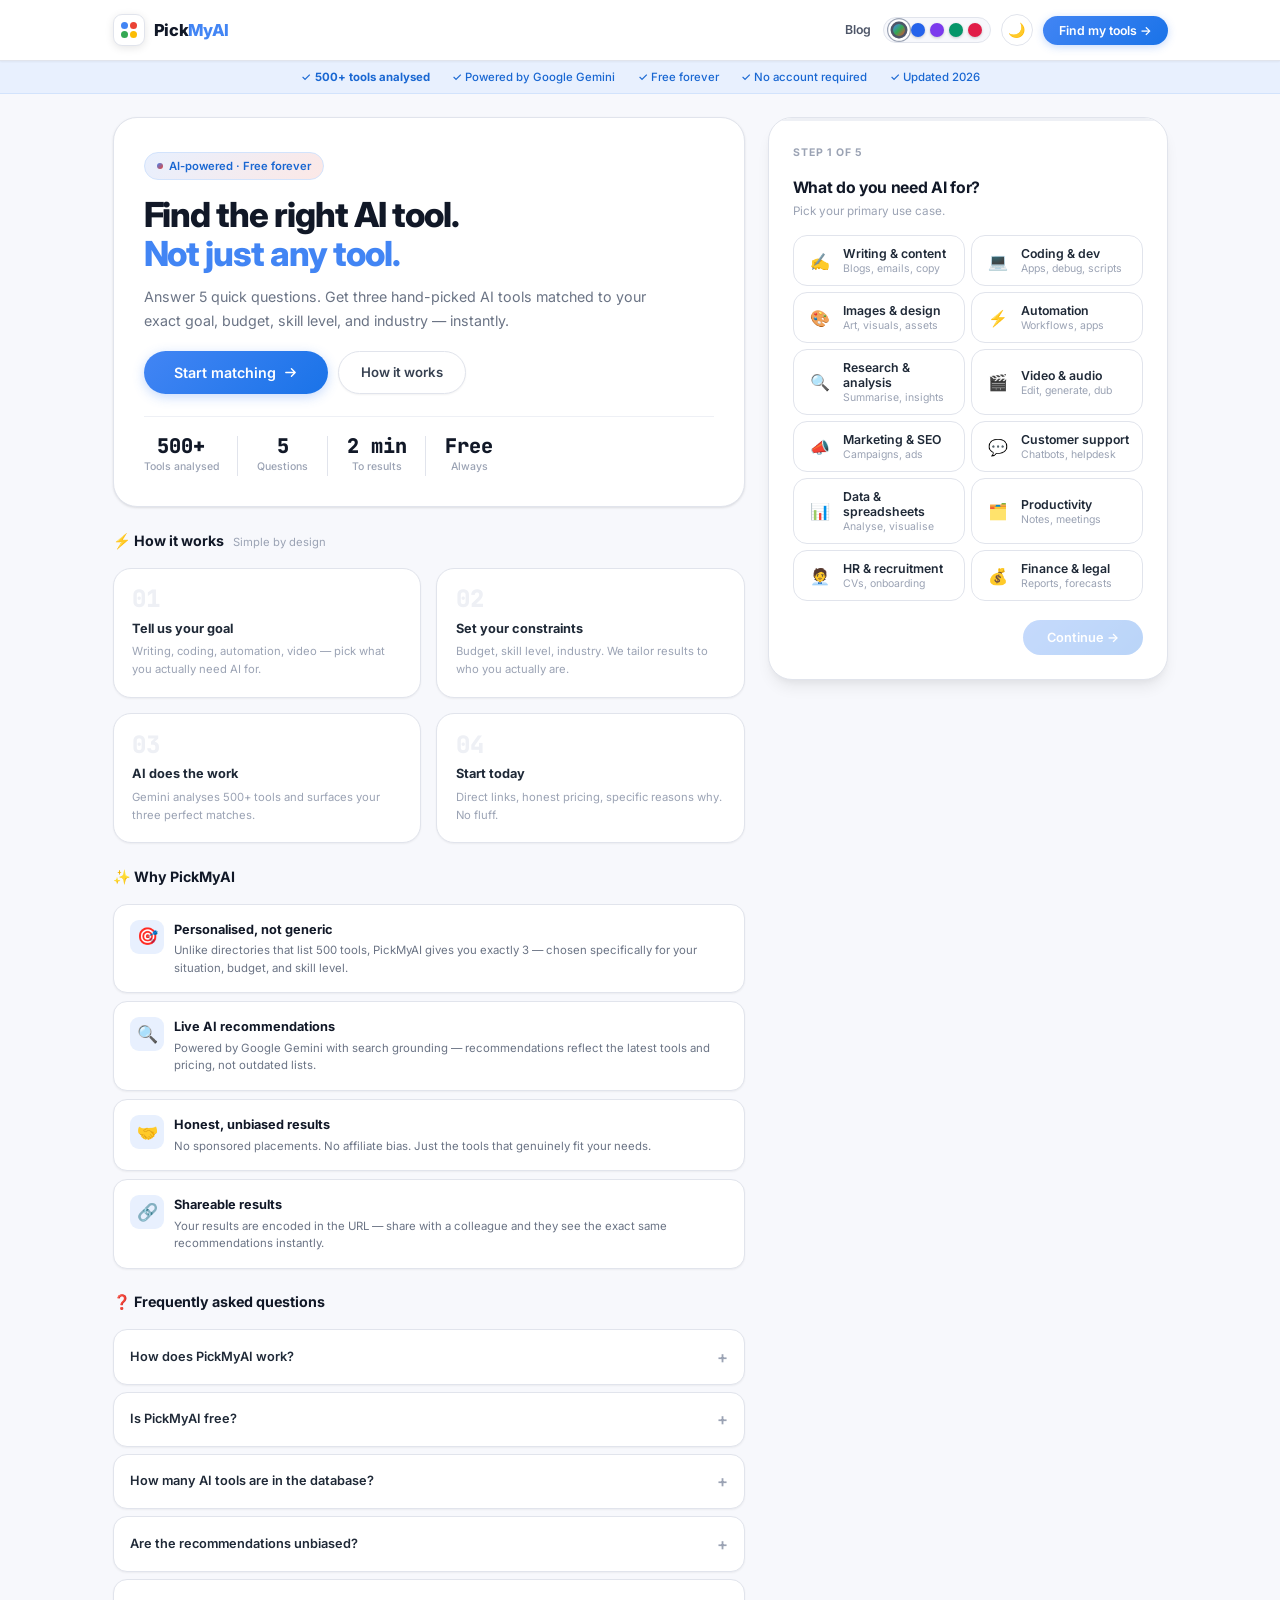
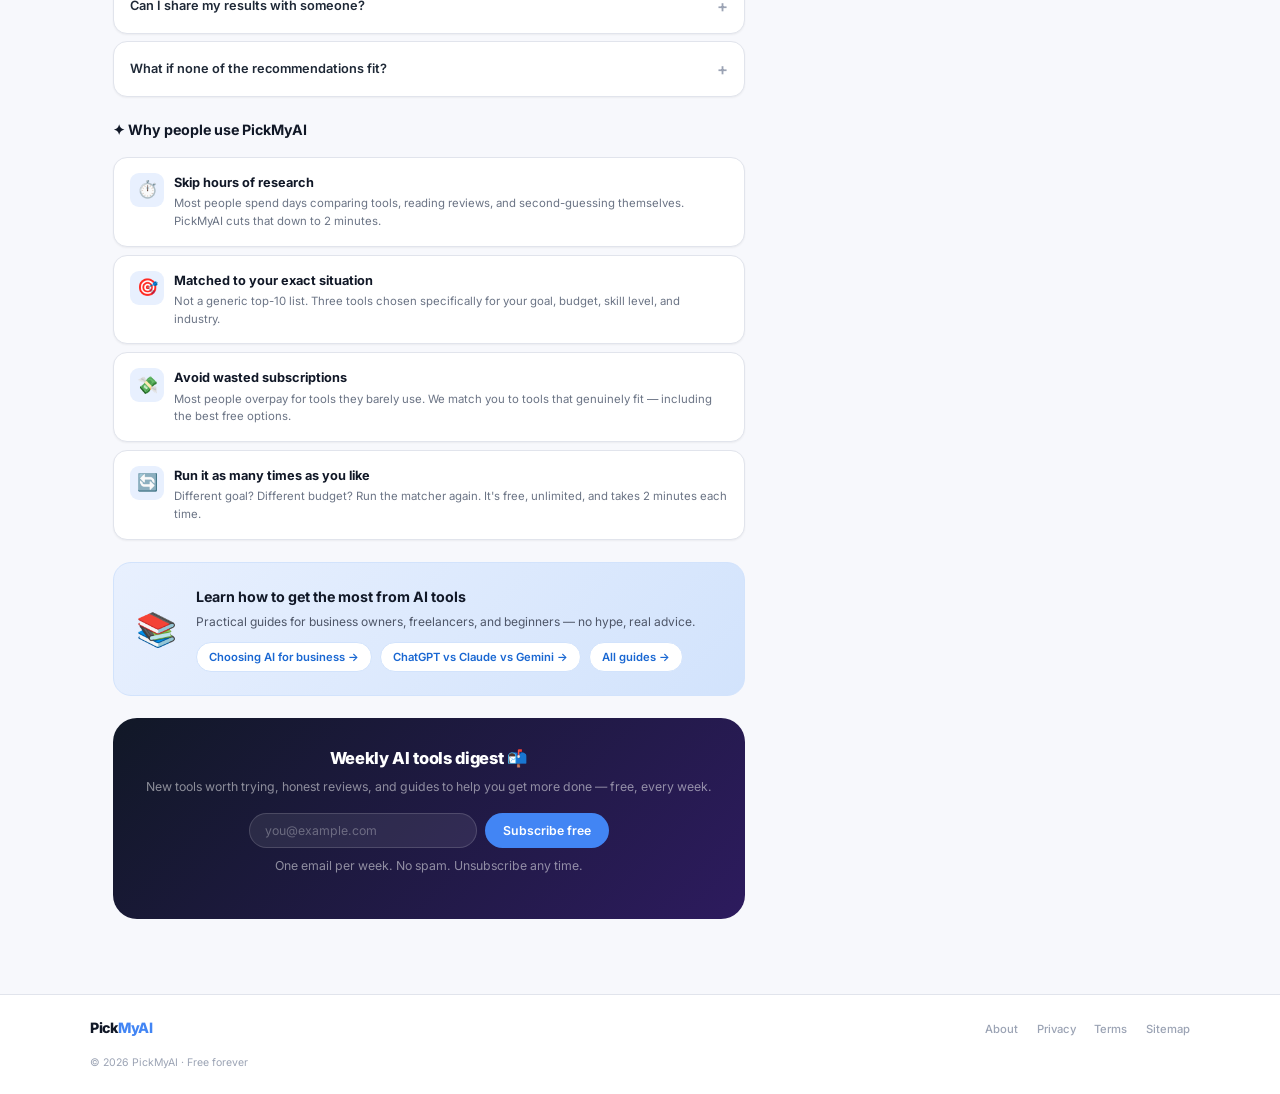
==== commit a63d00ad: "Clean" ====
--- a/index.html
+++ b/index.html
@@ -102,7 +102,7 @@
         <div class="hero-badge">AI-powered · Free forever</div>
         <h1>Find the right AI tool.<br><span>Not just any tool.</span></h1>
         <p class="hero-p">Answer 5 quick questions. Get three hand-picked AI tools matched to your exact goal, budget, skill level, and industry — instantly.</p>
-        <div style="display:flex;gap:10px;flex-wrap:wrap">
+        <div style="display:flex;gap:10px;flex-wrap:wrap" class="hero-btns">
           <button class="btn btn-primary btn-lg" onclick="document.getElementById('matcher-card').scrollIntoView({behavior:'smooth',block:'center'})">
             Start matching
             <svg width="15" height="15" viewBox="0 0 16 16" fill="none"><path d="M3 8h10M9 4l4 4-4 4" stroke="white" stroke-width="1.5" stroke-linecap="round" stroke-linejoin="round"/></svg>
@@ -415,9 +415,9 @@
   <div class="footer-inner">
     <div class="footer-logo">Pick<span>MyAI</span></div>
     <div class="footer-links">
-      <a href="/about.html">About</a>
-      <a href="/privacy.html">Privacy</a>
-      <a href="/terms.html">Terms</a>
+      <a href="/about">About</a>
+      <a href="/privacy">Privacy</a>
+      <a href="/terms">Terms</a>
       <a href="/sitemap.xml">Sitemap</a>
     </div>
     <div class="footer-copy">© 2026 PickMyAI · Free forever</div>
--- a/css/style.min.css
+++ b/css/style.min.css
@@ -1 +1 @@
-@keyframes stepIn{0%{opacity:0;transform:translateY(8px)}to{opacity:1;transform:translateY(0)}}@keyframes fadeIn{0%{opacity:0}to{opacity:1}}@keyframes spin{to{transform:rotate(360deg)}}@keyframes pulse{0%,to{opacity:1;transform:scale(1)}50%{opacity:.4;transform:scale(.7)}}@keyframes shimmer{0%{background-position:200%0}to{background-position:-200%0}}:root,[data-theme-color=google]{--brand:#4285f4;--brand-dark:#1a73e8;--brand-light:#e8f0fe;--brand-mid:#d2e3fc;--brand-text:#1967d2;--brand-rgb:66,133,244;--g-blue:#4285f4;--g-green:#34a853;--g-yellow:#fbbc04;--g-red:#ea4335}[data-theme-color=violet]{--brand:#7c3aed;--brand-dark:#6d28d9;--brand-light:#f5f3ff;--brand-mid:#ede9fe;--brand-text:#5b21b6;--brand-rgb:124,58,237}[data-theme-color=rose]{--brand:#e11d48;--brand-dark:#be123c;--brand-light:#fff1f2;--brand-mid:#ffe4e6;--brand-text:#9f1239;--brand-rgb:225,29,72}[data-theme-color=ocean]{--brand:#2563eb;--brand-dark:#1d4ed8;--brand-light:#eff6ff;--brand-mid:#dbeafe;--brand-text:#1e40af;--brand-rgb:37,99,235}[data-theme-color=forest]{--brand:#059669;--brand-dark:#047857;--brand-light:#ecfdf5;--brand-mid:#d1fae5;--brand-text:#065f46;--brand-rgb:5,150,105}*,::after,::before{box-sizing:border-box;margin:0;padding:0}:root{--white:#ffffff;--bg:#f7f8fc;--gray-50:#f7f8fc;--gray-100:#eef0f5;--gray-200:#e1e4ec;--gray-300:#cdd1db;--gray-400:#9ba3b4;--gray-500:#6b7485;--gray-600:#4e5668;--gray-700:#374151;--gray-800:#1f2937;--gray-900:#111827;--green:#16a34a;--green-light:#f0fdf4;--green-mid:#bbf7d0;--red:#dc2626;--red-light:#fef2f2;--gold:#d97706;--gold-light:#fffbeb;--pink:#ec4899;--pink-light:#fdf2f8;--teal:#0891b2;--teal-light:#ecfeff;--shadow-xs:0 1px 2px rgba(0,0,0,0.05);--shadow-sm:0 1px 3px rgba(0,0,0,0.08),0 1px 2px rgba(0,0,0,0.04);--shadow:0 4px 6px -1px rgba(0,0,0,0.07),0 2px 4px -1px rgba(0,0,0,0.04);--shadow-md:0 10px 15px -3px rgba(0,0,0,0.07),0 4px 6px -2px rgba(0,0,0,0.04);--shadow-lg:0 20px 25px -5px rgba(0,0,0,0.07),0 10px 10px -5px rgba(0,0,0,0.03);--radius-sm:6px;--radius:10px;--radius-lg:14px;--radius-xl:18px;--radius-2xl:24px;--ease:cubic-bezier(0.4,0,0.2,1)}html{font-size:15px;scroll-behavior:smooth}body{font-family:"Inter",-apple-system,BlinkMacSystemFont,sans-serif;background:var(--bg);color:var(--gray-800);line-height:1.6;-webkit-font-smoothing:antialiased}a{text-decoration:none}a:hover{text-decoration:underline}.site-header{background:rgba(255,255,255,.92);backdrop-filter:blur(12px);-webkit-backdrop-filter:blur(12px);border-bottom:1px solid var(--gray-200);position:sticky;top:0;z-index:200;box-shadow:var(--shadow-xs)}.header-inner{max-width:1100px;margin:0 auto;padding:0 1.5rem;gap:1rem;height:60px}.header-inner,.logo,.logo-mark{display:flex;align-items:center}.logo{gap:9px;text-decoration:none;flex-shrink:0}.logo-mark{width:32px;height:32px;background:#fff;border:1.5px solid var(--gray-200);border-radius:9px;justify-content:center;font-size:16px;box-shadow:0 2px 8px rgba(0,0,0,.1);font-weight:800;letter-spacing:-1px;font-family:"Inter",sans-serif}[data-theme-color=google] .logo-mark{background:#fff;border-color:var(--gray-200)}.logo-name{font-size:1.1rem;font-weight:800;color:var(--gray-900);letter-spacing:-.02em}.logo-name span,a,h1 span{color:var(--brand)}[data-theme-color=google] .logo-name .g-blue{color:#4285f4}[data-theme-color=google] .logo-name .g-red{color:#ea4335}.header-right{display:flex;align-items:center;gap:10px;margin-left:auto}.nav-link{font-size:.82rem;font-weight:600;color:var(--gray-600);text-decoration:none;padding:6px 2px;transition:color .15s var(--ease)}.footer-links a:hover,.nav-link:hover{color:var(--brand);text-decoration:none}.color-switcher{display:flex;align-items:center;gap:5px;background:var(--gray-50);border:1px solid var(--gray-200);border-radius:100px;padding:5px 8px}.color-dot{width:14px;height:14px;border-radius:50%;border:2px solid transparent;padding:0;flex-shrink:0;display:block;box-shadow:0 1px 3px rgba(0,0,0,.2)}.color-dot:hover{transform:scale(1.25)}.color-dot.active{border-color:var(--gray-600);transform:scale(1.2);box-shadow:0 0 0 2px white,0 0 0 3px var(--gray-400)}[data-theme=dark] .color-dot.active{border-color:var(--gray-300);box-shadow:0 0 0 2px var(--gray-100),0 0 0 3px var(--gray-300)}[data-theme=dark] .color-switcher{background:var(--gray-100);border-color:var(--gray-200)}.btn-cta,.color-dot,.theme-btn{cursor:pointer;transition:all .15s var(--ease)}.theme-btn{width:32px;height:32px;border-radius:50%;display:flex;align-items:center;justify-content:center;background:0 0;border:1px solid var(--gray-200);font-size:14px;color:var(--gray-500)}.theme-btn:hover{background:var(--gray-100)}.btn-cta{background:var(--brand);color:#fff;border:0;padding:7px 16px;border-radius:20px;font-size:.82rem;font-weight:600;font-family:"Inter",sans-serif;box-shadow:0 2px 8px rgba(var(--brand-rgb),.3)}.btn-cta:hover,.btn-primary:hover{background:var(--brand-dark);transform:translateY(-1px)}.trust-bar,.trust-item{display:flex;align-items:center}.trust-bar{background:var(--brand-light);border-bottom:1px solid var(--brand-mid);padding:7px 1.5rem;justify-content:center;gap:1.5rem;flex-wrap:wrap;font-size:.76rem;color:var(--brand-text);font-weight:500}.trust-item{gap:4px}.page-wrap{max-width:1100px;margin:0 auto;padding:1.5rem}.two-col{display:grid;grid-template-columns:1fr 400px;gap:1.5rem;align-items:start}.btn{display:inline-flex;align-items:center;gap:7px;padding:10px 22px;border-radius:100px;font-family:"Inter",sans-serif;font-size:.88rem;font-weight:600;cursor:pointer;border:0;transition:all .18s var(--ease);white-space:nowrap;text-decoration:none}.btn-primary{background:var(--brand);color:#fff;box-shadow:0 3px 12px rgba(var(--brand-rgb),.3)}.btn-primary:hover{text-decoration:none;color:#fff}.btn-secondary{background:var(--white);color:var(--gray-700);border:1.5px solid var(--gray-200);box-shadow:var(--shadow-xs)}.btn-secondary:hover{border-color:var(--gray-300);background:var(--gray-50);text-decoration:none}.btn-lg{padding:13px 30px;font-size:.95rem}.badge{display:inline-flex;align-items:center;gap:4px;padding:3px 10px;border-radius:100px;font-size:.7rem;font-weight:700;letter-spacing:.04em;text-transform:uppercase;white-space:nowrap}.badge-best{background:linear-gradient(135deg,var(--brand-light),var(--brand-mid));color:var(--brand-text)}.badge-alt{background:var(--green-light);color:var(--green)}.badge-power{background:var(--pink-light);color:var(--pink)}.matcher-card{background:var(--white);border:1px solid var(--gray-200);border-radius:var(--radius-2xl);box-shadow:var(--shadow-md);overflow:hidden;position:sticky;top:76px}.matcher-prog{height:3px;background:var(--gray-100)}.matcher-prog-fill{height:3px;background:linear-gradient(90deg,var(--brand),#a78bfa);width:0%;transition:width .4s var(--ease)}[data-theme-color=google] .matcher-prog-fill{background:linear-gradient(90deg,#4285f4,#34a853,#fbbc04,#ea4335)}[data-theme-color=google] .btn-cta,[data-theme-color=google] .btn-next,[data-theme-color=google] .btn-primary{background:linear-gradient(135deg,#4285f4,#1a73e8)}[data-theme-color=google] .hero-badge{background:linear-gradient(135deg,#e8f0fe,#fce8e6);border-color:#d2e3fc}[data-theme-color=google] .hero-badge::before{background:linear-gradient(135deg,#4285f4,#ea4335)}.matcher-body{padding:1.6rem}.step{display:none}.step.active{display:block;animation:stepIn .25s var(--ease)}.step-meta{display:flex;justify-content:space-between;align-items:center;margin-bottom:1.1rem}.step-label{font-size:.7rem;font-weight:700;letter-spacing:.1em;text-transform:uppercase;color:var(--gray-400)}.step-back{background:0 0;border:0;cursor:pointer;font-size:.78rem;color:var(--gray-400);font-family:"Inter",sans-serif;padding:0;transition:color .15s}.step-back:hover{color:var(--gray-700)}.step-back[hidden]{visibility:hidden;pointer-events:none}.step-q{font-size:1.05rem;font-weight:700;color:var(--gray-900);margin-bottom:3px;letter-spacing:-.02em;line-height:1.3}.step-hint{font-size:.78rem;color:var(--gray-400);margin-bottom:1rem}.opts,.opts-2{gap:6px;margin-bottom:1rem}.opts{display:flex;flex-direction:column}.opts-2{display:grid;grid-template-columns:1fr 1fr}.opt{display:flex;align-items:center;gap:10px;padding:10px 13px;border:1.5px solid var(--gray-200);border-radius:var(--radius-lg);cursor:pointer;background:var(--white);color:var(--gray-700);font-family:"Inter",sans-serif;text-align:left;width:100%;transition:all .15s var(--ease)}.opt.sel,.opt:hover{border-color:var(--brand);background:var(--brand-light)}.opt:hover{transform:translateX(2px)}.opt.sel{box-shadow:0 0 0 3px rgba(var(--brand-rgb),.1)}.opt-ico{font-size:16px;width:26px;text-align:center;flex-shrink:0}.opt-body{flex:1;min-width:0}.opt-t{font-size:.82rem;font-weight:600;display:block;color:var(--gray-800);margin-bottom:1px}.opt-d{font-size:.7rem;color:var(--gray-400);display:block;white-space:nowrap;overflow:hidden;text-overflow:ellipsis}.opt.sel .opt-d,.opt.sel .opt-t{color:var(--brand-text)}.opt.sel .opt-d{opacity:.7}.step-foot{display:flex;justify-content:flex-end;padding-top:4px}.btn-next{background:var(--brand);color:#fff;border:0;padding:10px 24px;border-radius:100px;font-family:"Inter",sans-serif;font-size:.85rem;font-weight:600;cursor:pointer;transition:all .18s var(--ease);display:flex;align-items:center;gap:6px;box-shadow:0 3px 12px rgba(var(--brand-rgb),.3)}.btn-next:hover{background:var(--brand-dark);transform:translateY(-1px)}.btn-next:disabled{opacity:.3;cursor:not-allowed;transform:none;box-shadow:none}.loading{display:none;flex-direction:column;align-items:center;justify-content:center;padding:2.5rem 0;gap:1rem;text-align:center}.loading.on{display:flex;animation:fadeIn .2s ease}.spinner{width:36px;height:36px;border:2px solid var(--gray-200);border-top-color:var(--brand);border-radius:50%;animation:spin .7s linear infinite}.loading-h{font-size:.95rem;font-weight:700;color:var(--gray-900)}.loading-p{font-size:.78rem;color:var(--gray-400)}.results{display:none}.results.on{display:block;animation:stepIn .3s ease}.results-h{font-size:1rem;font-weight:700;color:var(--gray-900);margin-bottom:3px}.results-sub{font-size:.72rem;color:var(--gray-400);margin-bottom:1rem}.tool-list{display:flex;flex-direction:column;gap:8px;margin-bottom:1rem}.tool-item{background:var(--white);border:1.5px solid var(--gray-200);border-radius:var(--radius-lg);padding:13px 15px;transition:all .18s var(--ease)}.tool-item:hover{border-color:var(--brand);transform:translateY(-1px);box-shadow:var(--shadow)}.tool-item.top{border-color:var(--brand);background:var(--brand-light)}.tool-head{display:flex;align-items:flex-start;justify-content:space-between;gap:10px;margin-bottom:6px}.tool-name{font-size:.95rem;font-weight:700;color:var(--gray-900)}.tool-item.top .tool-name{color:var(--brand-text)}.hero-stat small,.tool-tag{font-size:.7rem;color:var(--gray-400);margin-top:1px}.tool-item.top .tool-tag{color:var(--brand-text);opacity:.6}.tool-why{font-size:.78rem;color:var(--gray-600);line-height:1.55;margin-bottom:9px}.tool-item.top .tool-price,.tool-item.top .tool-why{color:var(--brand-text)}.tool-foot{display:flex;align-items:center;justify-content:space-between;flex-wrap:wrap;gap:6px}.tool-price{font-size:.78rem;font-weight:600;color:var(--gray-700);font-family:"JetBrains Mono",monospace}.tool-link{font-size:.72rem;font-weight:600;color:var(--brand);border:1px solid var(--brand-mid);padding:4px 11px;border-radius:100px;transition:all .15s;display:inline-flex;align-items:center;gap:3px}.tool-link:hover{border-color:var(--brand);text-decoration:none}.tool-item.top .tool-link{border-color:rgba(var(--brand-rgb),.4);color:var(--brand-text)}.tool-item.top .tool-link:hover,.tool-link:hover{background:var(--brand);color:#fff}.results-actions{display:flex;gap:8px;flex-wrap:wrap}.btn-restart,.btn-share{background:0 0;border:1px solid var(--gray-200);color:var(--gray-500);padding:7px 16px;border-radius:100px;font-family:"Inter",sans-serif;font-size:.78rem;font-weight:600;cursor:pointer;transition:all .15s}.btn-restart:hover{border-color:var(--gray-400);color:var(--gray-700)}.btn-share{border:1px solid var(--brand-mid);color:var(--brand)}.btn-share:hover{background:var(--brand);color:#fff;border-color:var(--brand)}.hero{background:var(--white);border:1px solid var(--gray-200);border-radius:var(--radius-2xl);padding:2.25rem 2rem 2rem;margin-bottom:1.5rem;box-shadow:var(--shadow-sm)}.hero-badge{display:inline-flex;align-items:center;gap:6px;background:var(--brand-light);color:var(--brand-text);border:1px solid var(--brand-mid);padding:4px 12px;border-radius:100px;font-size:.75rem;font-weight:600;margin-bottom:1rem}.hero-badge::before{content:"";width:6px;height:6px;background:var(--brand);border-radius:50%;animation:pulse 2s infinite}.hero-stat span,h1{font-weight:800;color:var(--gray-900)}h1{font-size:clamp(1.6rem,3vw,2.3rem);letter-spacing:-.03em;line-height:1.15;margin-bottom:.75rem}.hero-p{font-size:.95rem;color:var(--gray-500);line-height:1.65;margin-bottom:1.25rem;max-width:520px}.hero-stats{display:flex;gap:1.25rem;margin-top:1.5rem;padding-top:1.25rem;border-top:1px solid var(--gray-100);flex-wrap:wrap}.hero-stat{text-align:center}.hero-stat span{font-size:1.35rem;display:block;line-height:1;font-family:"JetBrains Mono",monospace}.hero-stat small{font-weight:500;margin-top:3px;display:block}.hero-divider{width:1px;background:var(--gray-200);align-self:stretch}.how-grid{display:grid;grid-template-columns:repeat(2,1fr);gap:1rem;margin-bottom:1.5rem}.how-card{background:var(--white);border:1px solid var(--gray-200);border-radius:var(--radius-xl);padding:1.25rem;box-shadow:var(--shadow-xs);transition:all .18s var(--ease)}.how-card:hover{border-color:var(--brand-mid);box-shadow:var(--shadow)}.how-num{font-size:1.6rem;font-weight:800;color:var(--gray-100);line-height:1;margin-bottom:.5rem;font-family:"JetBrains Mono",monospace}.how-t{font-size:.85rem;font-weight:700;color:var(--gray-800);margin-bottom:3px}.how-d{font-size:.75rem;color:var(--gray-400);line-height:1.6}.features-list{display:flex;flex-direction:column;gap:8px;margin-bottom:1.5rem}.feature-item{display:flex;align-items:flex-start;gap:10px;background:var(--white);border:1px solid var(--gray-200);border-radius:var(--radius-lg);padding:1rem 1.1rem;box-shadow:var(--shadow-xs)}.feature-ico{width:34px;height:34px;border-radius:9px;display:flex;align-items:center;justify-content:center;font-size:17px;flex-shrink:0;background:var(--brand-light)}.feature-t{font-size:.85rem;font-weight:700;color:var(--gray-900);margin-bottom:2px}.feature-d{font-size:.76rem;color:var(--gray-500);line-height:1.55}.faq-list{display:flex;flex-direction:column;gap:7px;margin-bottom:1.5rem}.faq-item{background:var(--white);border:1px solid var(--gray-200);border-radius:var(--radius-lg);overflow:hidden;box-shadow:var(--shadow-xs)}.faq-q{padding:.9rem 1.1rem;font-size:.85rem;font-weight:600;color:var(--gray-800);cursor:pointer;display:flex;align-items:center;justify-content:space-between;gap:10px;transition:background .15s;list-style:none}.faq-q:hover{background:var(--gray-50)}.faq-q::after{content:"+";font-size:1.1rem;color:var(--gray-400);flex-shrink:0;transition:transform .2s}.faq-item.open .faq-q::after{transform:rotate(45deg)}.faq-a{max-height:0;overflow:hidden;transition:max-height .3s var(--ease);font-size:.8rem;color:var(--gray-600);line-height:1.7}.faq-item.open .faq-a{max-height:400px}.faq-a-inner{padding:0 1.1rem 1rem}.email-box{background:linear-gradient(135deg,var(--gray-900),#2d1b5e);border-radius:var(--radius-2xl);padding:1.75rem;text-align:center;margin-bottom:1.5rem;color:#fff}.email-box h3{font-size:1.1rem;font-weight:800;margin-bottom:6px;letter-spacing:-.02em}.email-box p{font-size:.82rem;opacity:.5;margin-bottom:1.1rem;line-height:1.6}.email-row{display:flex;gap:8px;max-width:360px;margin:0 auto;flex-wrap:wrap}.email-in{flex:1;min-width:160px;background:rgba(255,255,255,.08);border:1px solid rgba(255,255,255,.15);color:#fff;padding:9px 15px;border-radius:100px;font-family:"Inter",sans-serif;font-size:.82rem;outline:0}.email-in::placeholder{color:rgba(255,255,255,.3)}.email-in:focus{border-color:rgba(255,255,255,.4)}.email-btn{background:var(--brand);color:#fff;border:0;padding:9px 18px;border-radius:100px;font-family:"Inter",sans-serif;font-size:.82rem;font-weight:600;cursor:pointer;white-space:nowrap;transition:all .15s}.email-btn:hover{background:var(--brand-dark)}.email-note{font-size:.68rem;opacity:.3;margin-top:8px}.section-header{display:flex;align-items:center;gap:10px;margin-bottom:1rem}.section-title{font-size:.95rem;font-weight:700;color:var(--gray-900);flex:1}.footer-links a,.section-title span{font-size:.75rem;color:var(--gray-400)}.section-title span{font-weight:400;margin-left:6px}[data-theme=dark]{--bg:#0f1117;--white:#1a1d27;--gray-50:#1a1d27;--gray-100:#21253a;--gray-200:#2a2f45;--gray-300:#373d56;--gray-400:#6b7280;--gray-500:#9ca3af;--gray-600:#d1d5db;--gray-700:#e5e7eb;--gray-800:#f3f4f6;--gray-900:#f9fafb}[data-theme=dark] .site-header{background:rgba(15,17,23,.92);border-color:var(--gray-200)}[data-theme=dark] .trust-bar{border-color:rgba(var(--brand-rgb),.2)}[data-theme=dark] .opt:hover,[data-theme=dark] .trust-bar{background:rgba(var(--brand-rgb),.12)}[data-theme=dark] .opt.sel{background:rgba(var(--brand-rgb),.15)}[data-theme=dark] .tool-item.top{background:rgba(var(--brand-rgb),.12)}[data-theme=dark] .email-box{background:linear-gradient(135deg,#1a1d27,#2d1b5e)}.site-footer{background:var(--white);border-top:1px solid var(--gray-200);padding:1.5rem;margin-top:2rem}.footer-inner{max-width:1100px;margin:0 auto;display:flex;align-items:center;justify-content:space-between;flex-wrap:wrap;gap:1rem}.footer-logo{font-size:.95rem;font-weight:800;color:var(--gray-900);letter-spacing:-.02em}.footer-logo span{color:var(--brand)}.footer-links{display:flex;gap:1.25rem;flex-wrap:wrap}.footer-links a{font-weight:500}.footer-copy{font-size:.7rem;color:var(--gray-400);width:100%}@media (max-width:900px){.two-col{grid-template-columns:1fr}.matcher-card{position:static}}@media (max-width:600px){.header-inner{padding:0 1rem}.page-wrap{padding:1rem}.hero{padding:1.5rem 1.1rem}.hero-stats{gap:1rem}.how-grid{grid-template-columns:1fr}.matcher-body{padding:1.1rem}.opts-2{grid-template-columns:1fr}.trust-bar{gap:.75rem;font-size:.7rem}.footer-inner{flex-direction:column;align-items:flex-start}}@media (prefers-reduced-motion:reduce){*,::after,::before{animation-duration:.01ms!important;transition-duration:.01ms!important}}.back-top,.reading-prog{position:fixed;pointer-events:none}.back-top{bottom:1.5rem;right:1.5rem;z-index:500;width:40px;height:40px;border-radius:50%;background:var(--brand);color:#fff;border:0;display:flex;align-items:center;justify-content:center;font-size:16px;cursor:pointer;box-shadow:0 4px 16px rgba(var(--brand-rgb),.35);opacity:0;transition:all .25s var(--ease)}.back-top.show{opacity:1;pointer-events:all}.back-top:hover{transform:translateY(-2px);box-shadow:0 6px 20px rgba(var(--brand-rgb),.45)}.reading-prog{top:0;left:0;z-index:300;height:3px;width:0%;background:linear-gradient(90deg,var(--brand),#a78bfa);transition:width .1s linear}[data-theme-color=google] .reading-prog{background:linear-gradient(90deg,#4285f4,#34a853,#fbbc04,#ea4335)}.btn-copy{background:0 0;border:1px solid var(--gray-200);color:var(--gray-500);padding:7px 16px;border-radius:100px;font-family:"Inter",sans-serif;font-size:.78rem;font-weight:600;cursor:pointer;transition:all .15s;display:flex;align-items:center;gap:5px}.btn-copy:hover{border-color:var(--brand);color:var(--brand)}.btn-copy.copied{border-color:var(--green);color:var(--green);background:var(--green-light)}.skeleton{background:linear-gradient(90deg,var(--gray-100) 25%,var(--gray-50) 50%,var(--gray-100) 75%);background-size:200% 100%;animation:shimmer 1.4s infinite;border-radius:6px}.skeleton-card{background:var(--white);border:1.5px solid var(--gray-200);border-radius:var(--radius-lg);padding:13px 15px;margin-bottom:8px}.skeleton-line{height:12px;margin-bottom:8px}.skeleton-line.w-60{width:60%}.skeleton-line.w-80{width:80%}.skeleton-line.w-40{width:40%}.skeleton-line.w-100{width:100%}.error-state{text-align:center;padding:1.5rem 0;display:none}.error-state.show{display:block;animation:stepIn .25s ease}.error-emoji{font-size:2rem;margin-bottom:.75rem}.error-title{font-size:.95rem;font-weight:700;color:var(--gray-900);margin-bottom:.4rem}.error-msg{font-size:.8rem;color:var(--gray-400);margin-bottom:1.25rem;line-height:1.55}.blog-search input,.btn-retry{border-radius:100px;font-family:"Inter",sans-serif;font-size:.85rem}.btn-retry{background:var(--brand);color:#fff;border:0;padding:10px 24px;font-weight:600;cursor:pointer;transition:all .15s;box-shadow:0 3px 12px rgba(var(--brand-rgb),.3)}.btn-retry:hover{background:var(--brand-dark);transform:translateY(-1px)}.testimonials{margin-bottom:1.5rem}.testi-grid{display:grid;grid-template-columns:1fr 1fr;gap:1rem}.testi-card{background:var(--white);border:1px solid var(--gray-200);border-radius:var(--radius-xl);padding:1.25rem;box-shadow:var(--shadow-xs);transition:all .18s var(--ease)}.testi-card:hover{border-color:var(--brand-mid);box-shadow:var(--shadow)}.testi-stars{color:#fbbc04;font-size:.75rem;margin-bottom:.6rem;letter-spacing:1px}.testi-text{font-size:.82rem;color:var(--gray-600);line-height:1.65;margin-bottom:.75rem;font-style:italic}.testi-author,.testi-avatar{display:flex;align-items:center}.testi-author{gap:8px}.testi-avatar{width:28px;height:28px;border-radius:50%;background:var(--brand-light);color:var(--brand-text);justify-content:center;font-size:.72rem;font-weight:700;flex-shrink:0}.testi-name{font-size:.78rem;font-weight:600;color:var(--gray-800)}.testi-role{font-size:.7rem;color:var(--gray-400)}.blog-promo{background:linear-gradient(135deg,var(--brand-light),var(--brand-mid));border:1px solid var(--brand-mid);border-radius:var(--radius-xl);padding:1.5rem;margin-bottom:1.5rem;display:flex;align-items:center;gap:1.25rem;flex-wrap:wrap}.blog-promo-icon{font-size:2.2rem;flex-shrink:0}.blog-promo-body{flex:1;min-width:200px}.blog-promo-title{font-size:.95rem;font-weight:700;color:var(--gray-900);margin-bottom:4px}.blog-promo-desc{font-size:.8rem;color:var(--gray-600);line-height:1.55}.blog-promo-links{display:flex;gap:8px;flex-wrap:wrap;margin-top:.75rem}.blog-promo-link{font-size:.75rem;font-weight:600;color:var(--brand-text);background:#fff;border:1px solid var(--brand-mid);padding:5px 12px;border-radius:100px;text-decoration:none;transition:all .15s}.blog-promo-link:hover{background:var(--brand);color:#fff;border-color:var(--brand);text-decoration:none}@media (max-width:680px){.color-switcher,.nav-link{display:none}.header-inner{gap:8px}}@media (max-width:480px){.theme-btn{display:none}}.blog-search{position:relative;margin-bottom:1.25rem}.blog-search input{width:100%;padding:10px 16px 10px 38px;border:1.5px solid var(--gray-200);background:var(--white);color:var(--gray-800);outline:0;transition:border-color .15s}.blog-search input:focus{border-color:var(--brand)}.blog-search input::placeholder{color:var(--gray-400)}.blog-search svg{position:absolute;left:13px;top:50%;transform:translateY(-50%);color:var(--gray-400);pointer-events:none}.author-bio{background:var(--white);border:1px solid var(--gray-200);border-radius:var(--radius-xl);padding:1.25rem;display:flex;gap:1rem;align-items:flex-start;margin-top:2rem;box-shadow:var(--shadow-xs)}.author-avatar{width:48px;height:48px;border-radius:50%;background:linear-gradient(135deg,var(--brand),#a78bfa);display:flex;align-items:center;justify-content:center;font-size:1.2rem;flex-shrink:0;color:#fff;font-weight:700}.author-name{font-size:.88rem;font-weight:700;color:var(--gray-900);margin-bottom:3px}.author-title{font-size:.75rem;color:var(--brand);font-weight:500;margin-bottom:6px}.author-desc{font-size:.78rem;color:var(--gray-500);line-height:1.6}+@keyframes stepIn{0%{opacity:0;transform:translateY(8px)}to{opacity:1;transform:translateY(0)}}@keyframes fadeIn{0%{opacity:0}to{opacity:1}}@keyframes spin{to{transform:rotate(360deg)}}@keyframes pulse{0%,to{opacity:1;transform:scale(1)}50%{opacity:.4;transform:scale(.7)}}@keyframes shimmer{0%{background-position:200%0}to{background-position:-200%0}}:root,[data-theme-color=google]{--brand:#4285f4;--brand-dark:#1a73e8;--brand-light:#e8f0fe;--brand-mid:#d2e3fc;--brand-text:#1967d2;--brand-rgb:66,133,244;--g-blue:#4285f4;--g-green:#34a853;--g-yellow:#fbbc04;--g-red:#ea4335}[data-theme-color=violet]{--brand:#7c3aed;--brand-dark:#6d28d9;--brand-light:#f5f3ff;--brand-mid:#ede9fe;--brand-text:#5b21b6;--brand-rgb:124,58,237}[data-theme-color=rose]{--brand:#e11d48;--brand-dark:#be123c;--brand-light:#fff1f2;--brand-mid:#ffe4e6;--brand-text:#9f1239;--brand-rgb:225,29,72}[data-theme-color=ocean]{--brand:#2563eb;--brand-dark:#1d4ed8;--brand-light:#eff6ff;--brand-mid:#dbeafe;--brand-text:#1e40af;--brand-rgb:37,99,235}[data-theme-color=forest]{--brand:#059669;--brand-dark:#047857;--brand-light:#ecfdf5;--brand-mid:#d1fae5;--brand-text:#065f46;--brand-rgb:5,150,105}*,::after,::before{box-sizing:border-box;margin:0;padding:0}:root{--white:#ffffff;--bg:#f7f8fc;--gray-50:#f7f8fc;--gray-100:#eef0f5;--gray-200:#e1e4ec;--gray-300:#cdd1db;--gray-400:#9ba3b4;--gray-500:#6b7485;--gray-600:#4e5668;--gray-700:#374151;--gray-800:#1f2937;--gray-900:#111827;--green:#16a34a;--green-light:#f0fdf4;--green-mid:#bbf7d0;--red:#dc2626;--red-light:#fef2f2;--gold:#d97706;--gold-light:#fffbeb;--pink:#ec4899;--pink-light:#fdf2f8;--teal:#0891b2;--teal-light:#ecfeff;--shadow-xs:0 1px 2px rgba(0,0,0,0.05);--shadow-sm:0 1px 3px rgba(0,0,0,0.08),0 1px 2px rgba(0,0,0,0.04);--shadow:0 4px 6px -1px rgba(0,0,0,0.07),0 2px 4px -1px rgba(0,0,0,0.04);--shadow-md:0 10px 15px -3px rgba(0,0,0,0.07),0 4px 6px -2px rgba(0,0,0,0.04);--shadow-lg:0 20px 25px -5px rgba(0,0,0,0.07),0 10px 10px -5px rgba(0,0,0,0.03);--radius-sm:6px;--radius:10px;--radius-lg:14px;--radius-xl:18px;--radius-2xl:24px;--ease:cubic-bezier(0.4,0,0.2,1)}html{font-size:15px;scroll-behavior:smooth}body{font-family:"Inter",-apple-system,BlinkMacSystemFont,sans-serif;background:var(--bg);color:var(--gray-800);line-height:1.6;-webkit-font-smoothing:antialiased}a{text-decoration:none}a:hover{text-decoration:underline}.site-header{background:rgba(255,255,255,.92);backdrop-filter:blur(12px);-webkit-backdrop-filter:blur(12px);border-bottom:1px solid var(--gray-200);position:sticky;top:0;z-index:200;box-shadow:var(--shadow-xs)}.header-inner{max-width:1100px;margin:0 auto;padding:0 1.5rem;gap:1rem;height:60px}.header-inner,.logo,.logo-mark{display:flex;align-items:center}.logo{gap:9px;text-decoration:none;flex-shrink:0}.logo-mark{width:32px;height:32px;background:#fff;border:1.5px solid var(--gray-200);border-radius:9px;justify-content:center;font-size:16px;box-shadow:0 2px 8px rgba(0,0,0,.1);font-weight:800;letter-spacing:-1px;font-family:"Inter",sans-serif}[data-theme-color=google] .logo-mark{background:#fff;border-color:var(--gray-200)}.logo-name{font-size:1.1rem;font-weight:800;color:var(--gray-900);letter-spacing:-.02em}.logo-name span,a,h1 span{color:var(--brand)}[data-theme-color=google] .logo-name .g-blue{color:#4285f4}[data-theme-color=google] .logo-name .g-red{color:#ea4335}.header-right{display:flex;align-items:center;gap:10px;margin-left:auto}.nav-link{font-size:.82rem;font-weight:600;color:var(--gray-600);text-decoration:none;padding:6px 2px;transition:color .15s var(--ease)}.footer-links a:hover,.nav-link:hover{color:var(--brand);text-decoration:none}.color-switcher{display:flex;align-items:center;gap:5px;background:var(--gray-50);border:1px solid var(--gray-200);border-radius:100px;padding:5px 8px}.color-dot{width:14px;height:14px;border-radius:50%;border:2px solid transparent;padding:0;flex-shrink:0;display:block;box-shadow:0 1px 3px rgba(0,0,0,.2)}.color-dot:hover{transform:scale(1.25)}.color-dot.active{border-color:var(--gray-600);transform:scale(1.2);box-shadow:0 0 0 2px white,0 0 0 3px var(--gray-400)}[data-theme=dark] .color-dot.active{border-color:var(--gray-300);box-shadow:0 0 0 2px var(--gray-100),0 0 0 3px var(--gray-300)}[data-theme=dark] .color-switcher{background:var(--gray-100);border-color:var(--gray-200)}.btn-cta,.color-dot,.theme-btn{cursor:pointer;transition:all .15s var(--ease)}.theme-btn{width:32px;height:32px;border-radius:50%;display:flex;align-items:center;justify-content:center;background:0 0;border:1px solid var(--gray-200);font-size:14px;color:var(--gray-500)}.theme-btn:hover{background:var(--gray-100)}.btn-cta{background:var(--brand);color:#fff;border:0;padding:7px 16px;border-radius:20px;font-size:.82rem;font-weight:600;font-family:"Inter",sans-serif;box-shadow:0 2px 8px rgba(var(--brand-rgb),.3)}.btn-cta:hover,.btn-primary:hover{background:var(--brand-dark);transform:translateY(-1px)}.trust-bar,.trust-item{display:flex;align-items:center}.trust-bar{background:var(--brand-light);border-bottom:1px solid var(--brand-mid);padding:7px 1.5rem;justify-content:center;gap:1.5rem;flex-wrap:wrap;font-size:.76rem;color:var(--brand-text);font-weight:500}.trust-item{gap:4px}.page-wrap{max-width:1100px;margin:0 auto;padding:1.5rem}.two-col{display:grid;grid-template-columns:1fr 400px;gap:1.5rem;align-items:start}.btn{display:inline-flex;align-items:center;gap:7px;padding:10px 22px;border-radius:100px;font-family:"Inter",sans-serif;font-size:.88rem;font-weight:600;cursor:pointer;border:0;transition:all .18s var(--ease);white-space:nowrap;text-decoration:none}.btn-primary{background:var(--brand);color:#fff;box-shadow:0 3px 12px rgba(var(--brand-rgb),.3)}.btn-primary:hover{text-decoration:none;color:#fff}.btn-secondary{background:var(--white);color:var(--gray-700);border:1.5px solid var(--gray-200);box-shadow:var(--shadow-xs)}.btn-secondary:hover{border-color:var(--gray-300);background:var(--gray-50);text-decoration:none}.btn-lg{padding:13px 30px;font-size:.95rem}.badge{display:inline-flex;align-items:center;gap:4px;padding:3px 10px;border-radius:100px;font-size:.7rem;font-weight:700;letter-spacing:.04em;text-transform:uppercase;white-space:nowrap}.badge-best{background:linear-gradient(135deg,var(--brand-light),var(--brand-mid));color:var(--brand-text)}.badge-alt{background:var(--green-light);color:var(--green)}.badge-power{background:var(--pink-light);color:var(--pink)}.matcher-card{background:var(--white);border:1px solid var(--gray-200);border-radius:var(--radius-2xl);box-shadow:var(--shadow-md);overflow:hidden;position:sticky;top:76px}.matcher-prog{height:3px;background:var(--gray-100)}.matcher-prog-fill{height:3px;background:linear-gradient(90deg,var(--brand),#a78bfa);width:0%;transition:width .4s var(--ease)}[data-theme-color=google] .matcher-prog-fill{background:linear-gradient(90deg,#4285f4,#34a853,#fbbc04,#ea4335)}[data-theme-color=google] .btn-cta,[data-theme-color=google] .btn-next,[data-theme-color=google] .btn-primary{background:linear-gradient(135deg,#4285f4,#1a73e8)}[data-theme-color=google] .hero-badge{background:linear-gradient(135deg,#e8f0fe,#fce8e6);border-color:#d2e3fc}[data-theme-color=google] .hero-badge::before{background:linear-gradient(135deg,#4285f4,#ea4335)}.matcher-body{padding:1.6rem}.step{display:none}.step.active{display:block;animation:stepIn .25s var(--ease)}.step-meta{display:flex;justify-content:space-between;align-items:center;margin-bottom:1.1rem}.step-label{font-size:.7rem;font-weight:700;letter-spacing:.1em;text-transform:uppercase;color:var(--gray-400)}.step-back{background:0 0;border:0;cursor:pointer;font-size:.78rem;color:var(--gray-400);font-family:"Inter",sans-serif;padding:0;transition:color .15s}.step-back:hover{color:var(--gray-700)}.step-back[hidden]{visibility:hidden;pointer-events:none}.step-q{font-size:1.05rem;font-weight:700;color:var(--gray-900);margin-bottom:3px;letter-spacing:-.02em;line-height:1.3}.step-hint{font-size:.78rem;color:var(--gray-400);margin-bottom:1rem}.opts,.opts-2{gap:6px;margin-bottom:1rem}.opts{display:flex;flex-direction:column}.opts-2{display:grid;grid-template-columns:1fr 1fr}.opt{display:flex;align-items:center;gap:10px;padding:10px 13px;border:1.5px solid var(--gray-200);border-radius:var(--radius-lg);cursor:pointer;background:var(--white);color:var(--gray-700);font-family:"Inter",sans-serif;text-align:left;width:100%;transition:all .15s var(--ease)}.opt.sel,.opt:hover{border-color:var(--brand);background:var(--brand-light)}.opt:hover{transform:translateX(2px)}.opt.sel{box-shadow:0 0 0 3px rgba(var(--brand-rgb),.1)}.opt-ico{font-size:16px;width:26px;text-align:center;flex-shrink:0}.opt-body{flex:1;min-width:0}.opt-t{font-size:.82rem;font-weight:600;display:block;color:var(--gray-800);margin-bottom:1px}.opt-d{font-size:.7rem;color:var(--gray-400);display:block;white-space:nowrap;overflow:hidden;text-overflow:ellipsis}.opt.sel .opt-d,.opt.sel .opt-t{color:var(--brand-text)}.opt.sel .opt-d{opacity:.7}.step-foot{display:flex;justify-content:flex-end;padding-top:4px}.btn-next{background:var(--brand);color:#fff;border:0;padding:10px 24px;border-radius:100px;font-family:"Inter",sans-serif;font-size:.85rem;font-weight:600;cursor:pointer;transition:all .18s var(--ease);display:flex;align-items:center;gap:6px;box-shadow:0 3px 12px rgba(var(--brand-rgb),.3)}.btn-next:hover{background:var(--brand-dark);transform:translateY(-1px)}.btn-next:disabled{opacity:.3;cursor:not-allowed;transform:none;box-shadow:none}.loading{display:none;flex-direction:column;align-items:center;justify-content:center;padding:2.5rem 0;gap:1rem;text-align:center}.loading.on{display:flex;animation:fadeIn .2s ease}.spinner{width:36px;height:36px;border:2px solid var(--gray-200);border-top-color:var(--brand);border-radius:50%;animation:spin .7s linear infinite}.loading-h{font-size:.95rem;font-weight:700;color:var(--gray-900)}.loading-p{font-size:.78rem;color:var(--gray-400)}.results{display:none}.results.on{display:block;animation:stepIn .3s ease}.results-h{font-size:1rem;font-weight:700;color:var(--gray-900);margin-bottom:3px}.results-sub{font-size:.72rem;color:var(--gray-400);margin-bottom:1rem}.tool-list{display:flex;flex-direction:column;gap:8px;margin-bottom:1rem}.tool-item{background:var(--white);border:1.5px solid var(--gray-200);border-radius:var(--radius-lg);padding:13px 15px;transition:all .18s var(--ease)}.tool-item:hover{border-color:var(--brand);transform:translateY(-1px);box-shadow:var(--shadow)}.tool-item.top{border-color:var(--brand);background:var(--brand-light)}.tool-head{display:flex;align-items:flex-start;justify-content:space-between;gap:10px;margin-bottom:6px}.tool-name{font-size:.95rem;font-weight:700;color:var(--gray-900)}.tool-item.top .tool-name{color:var(--brand-text)}.hero-stat small,.tool-tag{font-size:.7rem;color:var(--gray-400);margin-top:1px}.tool-item.top .tool-tag{color:var(--brand-text);opacity:.6}.tool-why{font-size:.78rem;color:var(--gray-600);line-height:1.55;margin-bottom:9px}.tool-item.top .tool-price,.tool-item.top .tool-why{color:var(--brand-text)}.tool-foot{display:flex;align-items:center;justify-content:space-between;flex-wrap:wrap;gap:6px}.tool-price{font-size:.78rem;font-weight:600;color:var(--gray-700);font-family:"JetBrains Mono",monospace}.tool-link{font-size:.72rem;font-weight:600;color:var(--brand);border:1px solid var(--brand-mid);padding:4px 11px;border-radius:100px;transition:all .15s;display:inline-flex;align-items:center;gap:3px}.tool-link:hover{border-color:var(--brand);text-decoration:none}.tool-item.top .tool-link{border-color:rgba(var(--brand-rgb),.4);color:var(--brand-text)}.tool-item.top .tool-link:hover,.tool-link:hover{background:var(--brand);color:#fff}.results-actions{display:flex;gap:8px;flex-wrap:wrap}.btn-restart,.btn-share{background:0 0;border:1px solid var(--gray-200);color:var(--gray-500);padding:7px 16px;border-radius:100px;font-family:"Inter",sans-serif;font-size:.78rem;font-weight:600;cursor:pointer;transition:all .15s}.btn-restart:hover{border-color:var(--gray-400);color:var(--gray-700)}.btn-share{border:1px solid var(--brand-mid);color:var(--brand)}.btn-share:hover{background:var(--brand);color:#fff;border-color:var(--brand)}.hero{background:var(--white);border:1px solid var(--gray-200);border-radius:var(--radius-2xl);padding:2.25rem 2rem 2rem;margin-bottom:1.5rem;box-shadow:var(--shadow-sm)}.hero-badge{display:inline-flex;align-items:center;gap:6px;background:var(--brand-light);color:var(--brand-text);border:1px solid var(--brand-mid);padding:4px 12px;border-radius:100px;font-size:.75rem;font-weight:600;margin-bottom:1rem}.hero-badge::before{content:"";width:6px;height:6px;background:var(--brand);border-radius:50%;animation:pulse 2s infinite}.hero-stat span,h1{font-weight:800;color:var(--gray-900)}h1{font-size:clamp(1.6rem,3vw,2.3rem);letter-spacing:-.03em;line-height:1.15;margin-bottom:.75rem}.hero-p{font-size:.95rem;color:var(--gray-500);line-height:1.65;margin-bottom:1.25rem;max-width:520px}.hero-stats{display:flex;gap:1.25rem;margin-top:1.5rem;padding-top:1.25rem;border-top:1px solid var(--gray-100);flex-wrap:wrap}.hero-stat{text-align:center}.hero-stat span{font-size:1.35rem;display:block;line-height:1;font-family:"JetBrains Mono",monospace}.hero-stat small{font-weight:500;margin-top:3px;display:block}.hero-divider{width:1px;background:var(--gray-200);align-self:stretch}.how-grid{display:grid;grid-template-columns:repeat(2,1fr);gap:1rem;margin-bottom:1.5rem}.how-card{background:var(--white);border:1px solid var(--gray-200);border-radius:var(--radius-xl);padding:1.25rem;box-shadow:var(--shadow-xs);transition:all .18s var(--ease)}.how-card:hover{border-color:var(--brand-mid);box-shadow:var(--shadow)}.how-num{font-size:1.6rem;font-weight:800;color:var(--gray-100);line-height:1;margin-bottom:.5rem;font-family:"JetBrains Mono",monospace}.how-t{font-size:.85rem;font-weight:700;color:var(--gray-800);margin-bottom:3px}.how-d{font-size:.75rem;color:var(--gray-400);line-height:1.6}.features-list{display:flex;flex-direction:column;gap:8px;margin-bottom:1.5rem}.feature-item{display:flex;align-items:flex-start;gap:10px;background:var(--white);border:1px solid var(--gray-200);border-radius:var(--radius-lg);padding:1rem 1.1rem;box-shadow:var(--shadow-xs)}.feature-ico{width:34px;height:34px;border-radius:9px;display:flex;align-items:center;justify-content:center;font-size:17px;flex-shrink:0;background:var(--brand-light)}.feature-t{font-size:.85rem;font-weight:700;color:var(--gray-900);margin-bottom:2px}.feature-d{font-size:.76rem;color:var(--gray-500);line-height:1.55}.faq-list{display:flex;flex-direction:column;gap:7px;margin-bottom:1.5rem}.faq-item{background:var(--white);border:1px solid var(--gray-200);border-radius:var(--radius-lg);overflow:hidden;box-shadow:var(--shadow-xs)}.faq-q{padding:.9rem 1.1rem;font-size:.85rem;font-weight:600;color:var(--gray-800);cursor:pointer;display:flex;align-items:center;justify-content:space-between;gap:10px;transition:background .15s;list-style:none}.faq-q:hover{background:var(--gray-50)}.faq-q::after{content:"+";font-size:1.1rem;color:var(--gray-400);flex-shrink:0;transition:transform .2s}.faq-item.open .faq-q::after{transform:rotate(45deg)}.faq-a{max-height:0;overflow:hidden;transition:max-height .3s var(--ease);font-size:.8rem;color:var(--gray-600);line-height:1.7}.faq-item.open .faq-a{max-height:400px}.faq-a-inner{padding:0 1.1rem 1rem}.email-box{background:linear-gradient(135deg,var(--gray-900),#2d1b5e);border-radius:var(--radius-2xl);padding:1.75rem;text-align:center;margin-bottom:1.5rem;color:#fff}.email-box h3{font-size:1.1rem;font-weight:800;margin-bottom:6px;letter-spacing:-.02em}.email-box p{font-size:.82rem;opacity:.5;margin-bottom:1.1rem;line-height:1.6}.email-row{display:flex;gap:8px;max-width:360px;margin:0 auto;flex-wrap:wrap}.email-in{flex:1;min-width:160px;background:rgba(255,255,255,.08);border:1px solid rgba(255,255,255,.15);color:#fff;padding:9px 15px;border-radius:100px;font-family:"Inter",sans-serif;font-size:.82rem;outline:0}.email-in::placeholder{color:rgba(255,255,255,.3)}.email-in:focus{border-color:rgba(255,255,255,.4)}.email-btn{background:var(--brand);color:#fff;border:0;padding:9px 18px;border-radius:100px;font-family:"Inter",sans-serif;font-size:.82rem;font-weight:600;cursor:pointer;white-space:nowrap;transition:all .15s}.email-btn:hover{background:var(--brand-dark)}.email-note{font-size:.68rem;opacity:.3;margin-top:8px}.section-header{display:flex;align-items:center;gap:10px;margin-bottom:1rem}.section-title{font-size:.95rem;font-weight:700;color:var(--gray-900);flex:1}.footer-links a,.section-title span{font-size:.75rem;color:var(--gray-400)}.section-title span{font-weight:400;margin-left:6px}[data-theme=dark]{--bg:#0f1117;--white:#1a1d27;--gray-50:#1a1d27;--gray-100:#21253a;--gray-200:#2a2f45;--gray-300:#373d56;--gray-400:#6b7280;--gray-500:#9ca3af;--gray-600:#d1d5db;--gray-700:#e5e7eb;--gray-800:#f3f4f6;--gray-900:#f9fafb}[data-theme=dark] .site-header{background:rgba(15,17,23,.92);border-color:var(--gray-200)}[data-theme=dark] .trust-bar{border-color:rgba(var(--brand-rgb),.2)}[data-theme=dark] .opt:hover,[data-theme=dark] .trust-bar{background:rgba(var(--brand-rgb),.12)}[data-theme=dark] .opt.sel{background:rgba(var(--brand-rgb),.15)}[data-theme=dark] .tool-item.top{background:rgba(var(--brand-rgb),.12)}[data-theme=dark] .email-box{background:linear-gradient(135deg,#1a1d27,#2d1b5e)}.site-footer{background:var(--white);border-top:1px solid var(--gray-200);padding:1.5rem;margin-top:2rem}.footer-inner{max-width:1100px;margin:0 auto;display:flex;align-items:center;justify-content:space-between;flex-wrap:wrap;gap:1rem}.footer-logo{font-size:.95rem;font-weight:800;color:var(--gray-900);letter-spacing:-.02em}.footer-logo span{color:var(--brand)}.footer-links{display:flex;gap:1.25rem;flex-wrap:wrap}.footer-links a{font-weight:500}.footer-copy{font-size:.7rem;color:var(--gray-400);width:100%}@media (max-width:900px){.two-col{grid-template-columns:1fr}.matcher-card{position:static}}@media (max-width:600px){.header-inner{padding:0 1rem}.page-wrap{padding:1rem}.hero{padding:1.5rem 1.1rem}.hero-stats{gap:1rem}.how-grid{grid-template-columns:1fr}.matcher-body{padding:1.1rem}.opts-2{grid-template-columns:1fr}.trust-bar{gap:.75rem;font-size:.7rem}.footer-inner{flex-direction:column;align-items:flex-start}}@media (prefers-reduced-motion:reduce){*,::after,::before{animation-duration:.01ms!important;transition-duration:.01ms!important}}.back-top,.reading-prog{position:fixed;pointer-events:none}.back-top{bottom:1.5rem;right:1.5rem;z-index:500;width:40px;height:40px;border-radius:50%;background:var(--brand);color:#fff;border:0;display:flex;align-items:center;justify-content:center;font-size:16px;cursor:pointer;box-shadow:0 4px 16px rgba(var(--brand-rgb),.35);opacity:0;transition:all .25s var(--ease)}.back-top.show{opacity:1;pointer-events:all}.back-top:hover{transform:translateY(-2px);box-shadow:0 6px 20px rgba(var(--brand-rgb),.45)}.reading-prog{top:0;left:0;z-index:300;height:3px;width:0%;background:linear-gradient(90deg,var(--brand),#a78bfa);transition:width .1s linear}[data-theme-color=google] .reading-prog{background:linear-gradient(90deg,#4285f4,#34a853,#fbbc04,#ea4335)}.btn-copy{background:0 0;border:1px solid var(--gray-200);color:var(--gray-500);padding:7px 16px;border-radius:100px;font-family:"Inter",sans-serif;font-size:.78rem;font-weight:600;cursor:pointer;transition:all .15s;display:flex;align-items:center;gap:5px}.btn-copy:hover{border-color:var(--brand);color:var(--brand)}.btn-copy.copied{border-color:var(--green);color:var(--green);background:var(--green-light)}.skeleton{background:linear-gradient(90deg,var(--gray-100) 25%,var(--gray-50) 50%,var(--gray-100) 75%);background-size:200% 100%;animation:shimmer 1.4s infinite;border-radius:6px}.skeleton-card{background:var(--white);border:1.5px solid var(--gray-200);border-radius:var(--radius-lg);padding:13px 15px;margin-bottom:8px}.skeleton-line{height:12px;margin-bottom:8px}.skeleton-line.w-60{width:60%}.skeleton-line.w-80{width:80%}.skeleton-line.w-40{width:40%}.skeleton-line.w-100{width:100%}.error-state{text-align:center;padding:1.5rem 0;display:none}.error-state.show{display:block;animation:stepIn .25s ease}.error-emoji{font-size:2rem;margin-bottom:.75rem}.error-title{font-size:.95rem;font-weight:700;color:var(--gray-900);margin-bottom:.4rem}.error-msg{font-size:.8rem;color:var(--gray-400);margin-bottom:1.25rem;line-height:1.55}.blog-search input,.btn-retry{border-radius:100px;font-family:"Inter",sans-serif;font-size:.85rem}.btn-retry{background:var(--brand);color:#fff;border:0;padding:10px 24px;font-weight:600;cursor:pointer;transition:all .15s;box-shadow:0 3px 12px rgba(var(--brand-rgb),.3)}.btn-retry:hover{background:var(--brand-dark);transform:translateY(-1px)}.testimonials{margin-bottom:1.5rem}.testi-grid{display:grid;grid-template-columns:1fr 1fr;gap:1rem}.testi-card{background:var(--white);border:1px solid var(--gray-200);border-radius:var(--radius-xl);padding:1.25rem;box-shadow:var(--shadow-xs);transition:all .18s var(--ease)}.testi-card:hover{border-color:var(--brand-mid);box-shadow:var(--shadow)}.testi-stars{color:#fbbc04;font-size:.75rem;margin-bottom:.6rem;letter-spacing:1px}.testi-text{font-size:.82rem;color:var(--gray-600);line-height:1.65;margin-bottom:.75rem;font-style:italic}.testi-author,.testi-avatar{display:flex;align-items:center}.testi-author{gap:8px}.testi-avatar{width:28px;height:28px;border-radius:50%;background:var(--brand-light);color:var(--brand-text);justify-content:center;font-size:.72rem;font-weight:700;flex-shrink:0}.testi-name{font-size:.78rem;font-weight:600;color:var(--gray-800)}.testi-role{font-size:.7rem;color:var(--gray-400)}.blog-promo{background:linear-gradient(135deg,var(--brand-light),var(--brand-mid));border:1px solid var(--brand-mid);border-radius:var(--radius-xl);padding:1.5rem;margin-bottom:1.5rem;display:flex;align-items:center;gap:1.25rem;flex-wrap:wrap}.blog-promo-icon{font-size:2.2rem;flex-shrink:0}.blog-promo-body{flex:1;min-width:200px}.blog-promo-title{font-size:.95rem;font-weight:700;color:var(--gray-900);margin-bottom:4px}.blog-promo-desc{font-size:.8rem;color:var(--gray-600);line-height:1.55}.blog-promo-links{display:flex;gap:8px;flex-wrap:wrap;margin-top:.75rem}.blog-promo-link{font-size:.75rem;font-weight:600;color:var(--brand-text);background:#fff;border:1px solid var(--brand-mid);padding:5px 12px;border-radius:100px;text-decoration:none;transition:all .15s}.blog-promo-link:hover{background:var(--brand);color:#fff;border-color:var(--brand);text-decoration:none}@media (max-width:680px){.color-switcher,.nav-link{display:none}.header-inner{gap:8px}}@media (max-width:480px){.theme-btn{display:none}}.blog-search{position:relative;margin-bottom:1.25rem}.blog-search input{width:100%;padding:10px 16px 10px 38px;border:1.5px solid var(--gray-200);background:var(--white);color:var(--gray-800);outline:0;transition:border-color .15s}.blog-search input:focus{border-color:var(--brand)}.blog-search input::placeholder{color:var(--gray-400)}.blog-search svg{position:absolute;left:13px;top:50%;transform:translateY(-50%);color:var(--gray-400);pointer-events:none}.author-bio{background:var(--white);border:1px solid var(--gray-200);border-radius:var(--radius-xl);padding:1.25rem;display:flex;gap:1rem;align-items:flex-start;margin-top:2rem;box-shadow:var(--shadow-xs)}.author-avatar{width:48px;height:48px;border-radius:50%;background:linear-gradient(135deg,var(--brand),#a78bfa);display:flex;align-items:center;justify-content:center;font-size:1.2rem;flex-shrink:0;color:#fff;font-weight:700}.author-name{font-size:.88rem;font-weight:700;color:var(--gray-900);margin-bottom:3px}.author-title{font-size:.75rem;color:var(--brand);font-weight:500;margin-bottom:6px}.author-desc{font-size:.78rem;color:var(--gray-500);line-height:1.6}@media (max-width:480px){html{font-size:14px}.header-inner{height:52px;padding:0 1rem;gap:6px}.email-box h3,.logo-name{font-size:1rem}.logo-mark{width:28px;height:28px;border-radius:7px}.btn-cta{padding:6px 12px;font-size:.75rem}.color-switcher,.nav-link{display:none}.theme-btn{width:28px;height:28px;font-size:13px}.trust-bar{justify-content:flex-start;overflow-x:auto;flex-wrap:nowrap;padding:6px 1rem;gap:1rem;-webkit-overflow-scrolling:touch;scrollbar-width:none}.trust-bar::-webkit-scrollbar{display:none}.trust-item{white-space:nowrap;flex-shrink:0}.hero{padding:1.25rem 1rem 1.5rem}.hero-badge{font-size:.7rem;padding:3px 10px;margin-bottom:.75rem}h1{font-size:1.6rem;letter-spacing:-.02em;line-height:1.2;margin-bottom:.6rem}.hero-p{font-size:.88rem;margin-bottom:1.1rem}.hero-btns{flex-direction:column;gap:8px}.hero-btns .btn{width:100%;justify-content:center;padding:12px 20px}.hero-stats{gap:.75rem;padding-top:1rem;margin-top:1.25rem;overflow-x:auto;flex-wrap:nowrap}.hero-stat span{font-size:1.15rem}.hero-stat small{font-size:.65rem}.hero-divider{display:none}.page-wrap{padding:.75rem}.how-grid{grid-template-columns:1fr;gap:.6rem}.how-card{padding:1rem}.how-num{font-size:1.4rem;margin-bottom:.4rem}.how-t{font-size:.82rem}.how-d{font-size:.74rem}.feature-item{padding:.875rem 1rem;gap:8px}.feature-ico{width:30px;height:30px;font-size:15px;border-radius:8px;flex-shrink:0}.feature-t{font-size:.82rem}.feature-d{font-size:.73rem}.matcher-card{border-radius:var(--radius-lg)}.matcher-body{padding:1rem}.step-q{font-size:.95rem}.step-hint{font-size:.74rem;margin-bottom:.85rem}.step-label{font-size:.65rem}.opts-2{grid-template-columns:1fr 1fr;gap:5px}.opt{padding:8px 10px;gap:7px}.opt-ico{font-size:14px;width:22px}.opt-t{font-size:.75rem}.opt-d{font-size:.65rem}.btn-next{padding:9px 20px;font-size:.82rem}.results-h{font-size:.9rem}.results-sub{font-size:.7rem}.tool-item{padding:11px 12px}.tool-name{font-size:.88rem}.tool-tag{font-size:.68rem}.tool-why{font-size:.75rem;margin-bottom:8px}.tool-price{font-size:.74rem}.tool-link{font-size:.7rem;padding:4px 10px}.results-actions{gap:6px;flex-wrap:wrap}.btn-copy,.btn-restart,.btn-share{padding:7px 12px;font-size:.74rem;flex:1;justify-content:center}.faq-q{padding:.8rem 1rem;font-size:.82rem}.faq-a-inner{padding:0 1rem .875rem;font-size:.78rem}.blog-promo{padding:1.1rem;gap:.875rem;flex-direction:column}.blog-promo-icon{font-size:1.8rem}.blog-promo-title{font-size:.88rem}.blog-promo-desc{font-size:.75rem}.blog-promo-link{font-size:.72rem;padding:4px 10px}.email-box{padding:1.5rem 1rem;border-radius:var(--radius-xl)}.email-box p{font-size:.78rem;margin-bottom:1rem}.email-row{flex-direction:column;gap:8px}.email-in{min-width:unset;width:100%;border-radius:100px}.email-btn{width:100%;text-align:center}.site-footer{padding:1.25rem 1rem}.footer-inner{gap:.75rem}.footer-logo{font-size:.88rem}.footer-links{gap:.875rem}.footer-links a{font-size:.72rem}.footer-copy{font-size:.65rem}.blog-hero{padding:1.25rem 1rem}.blog-hero h1{font-size:1.35rem}.blog-hero p{font-size:.82rem}.posts-grid{grid-template-columns:1fr}.cat-tabs{gap:6px;overflow-x:auto;flex-wrap:nowrap;padding-bottom:4px}.cat-tab{white-space:nowrap;flex-shrink:0;padding:6px 14px;font-size:.75rem}.blog-wrap{padding:1rem .875rem}.post-h1{font-size:1.35rem;line-height:1.2}.post-body{font-size:.88rem}.post-body h2{font-size:1.1rem}.post-body h3{font-size:.92rem}.callout,.tip-box,.warn-box{padding:.875rem 1rem;font-size:.82rem}.related-grid{grid-template-columns:1fr}.post-cta{padding:1.25rem}.post-cta h3{font-size:.95rem}.author-bio{flex-direction:column;padding:1rem}.back-top{bottom:1rem;right:1rem;width:36px;height:36px;font-size:14px}}@media (max-width:375px){h1{font-size:1.4rem}.opts-2{grid-template-columns:1fr}.opt{padding:9px 12px}.hero-stats{gap:.6rem}.btn-cta{display:none}}@media (min-width:481px) and (max-width:768px){html{font-size:14.5px}.header-inner{padding:0 1.25rem}.page-wrap{padding:1rem}.hero{padding:1.75rem 1.5rem}h1{font-size:2rem}.hero-stats{gap:1rem}.how-grid,.opts-2{grid-template-columns:1fr 1fr}.matcher-body{padding:1.25rem}.step-q{font-size:1rem}.email-row{flex-direction:column;gap:8px}.email-btn,.email-in{width:100%}.blog-hero h1{font-size:1.6rem}.posts-grid{grid-template-columns:1fr 1fr}.blog-wrap{padding:1.5rem 1rem}.post-h1{font-size:1.6rem}.related-grid{grid-template-columns:1fr 1fr}.color-switcher{display:none}}@media (min-width:769px) and (max-width:1024px){.page-wrap{padding:1.25rem}.two-col{grid-template-columns:1fr 380px;gap:1.25rem}.matcher-card{top:72px}.how-grid,.opts-2{grid-template-columns:1fr 1fr}}@media (hover:none) and (pointer:coarse){.opt{min-height:48px}.btn-copy,.btn-next,.btn-restart,.btn-share{min-height:44px}.cat-tab{min-height:40px}.faq-q{min-height:48px}.theme-btn{min-height:36px;min-width:36px}.tool-link{min-height:34px;padding:6px 14px}}body,html{overflow-x:hidden;max-width:100vw}img,svg,video{max-width:100%}.cat-tabs,.hero-stats,.trust-bar{-webkit-overflow-scrolling:touch}
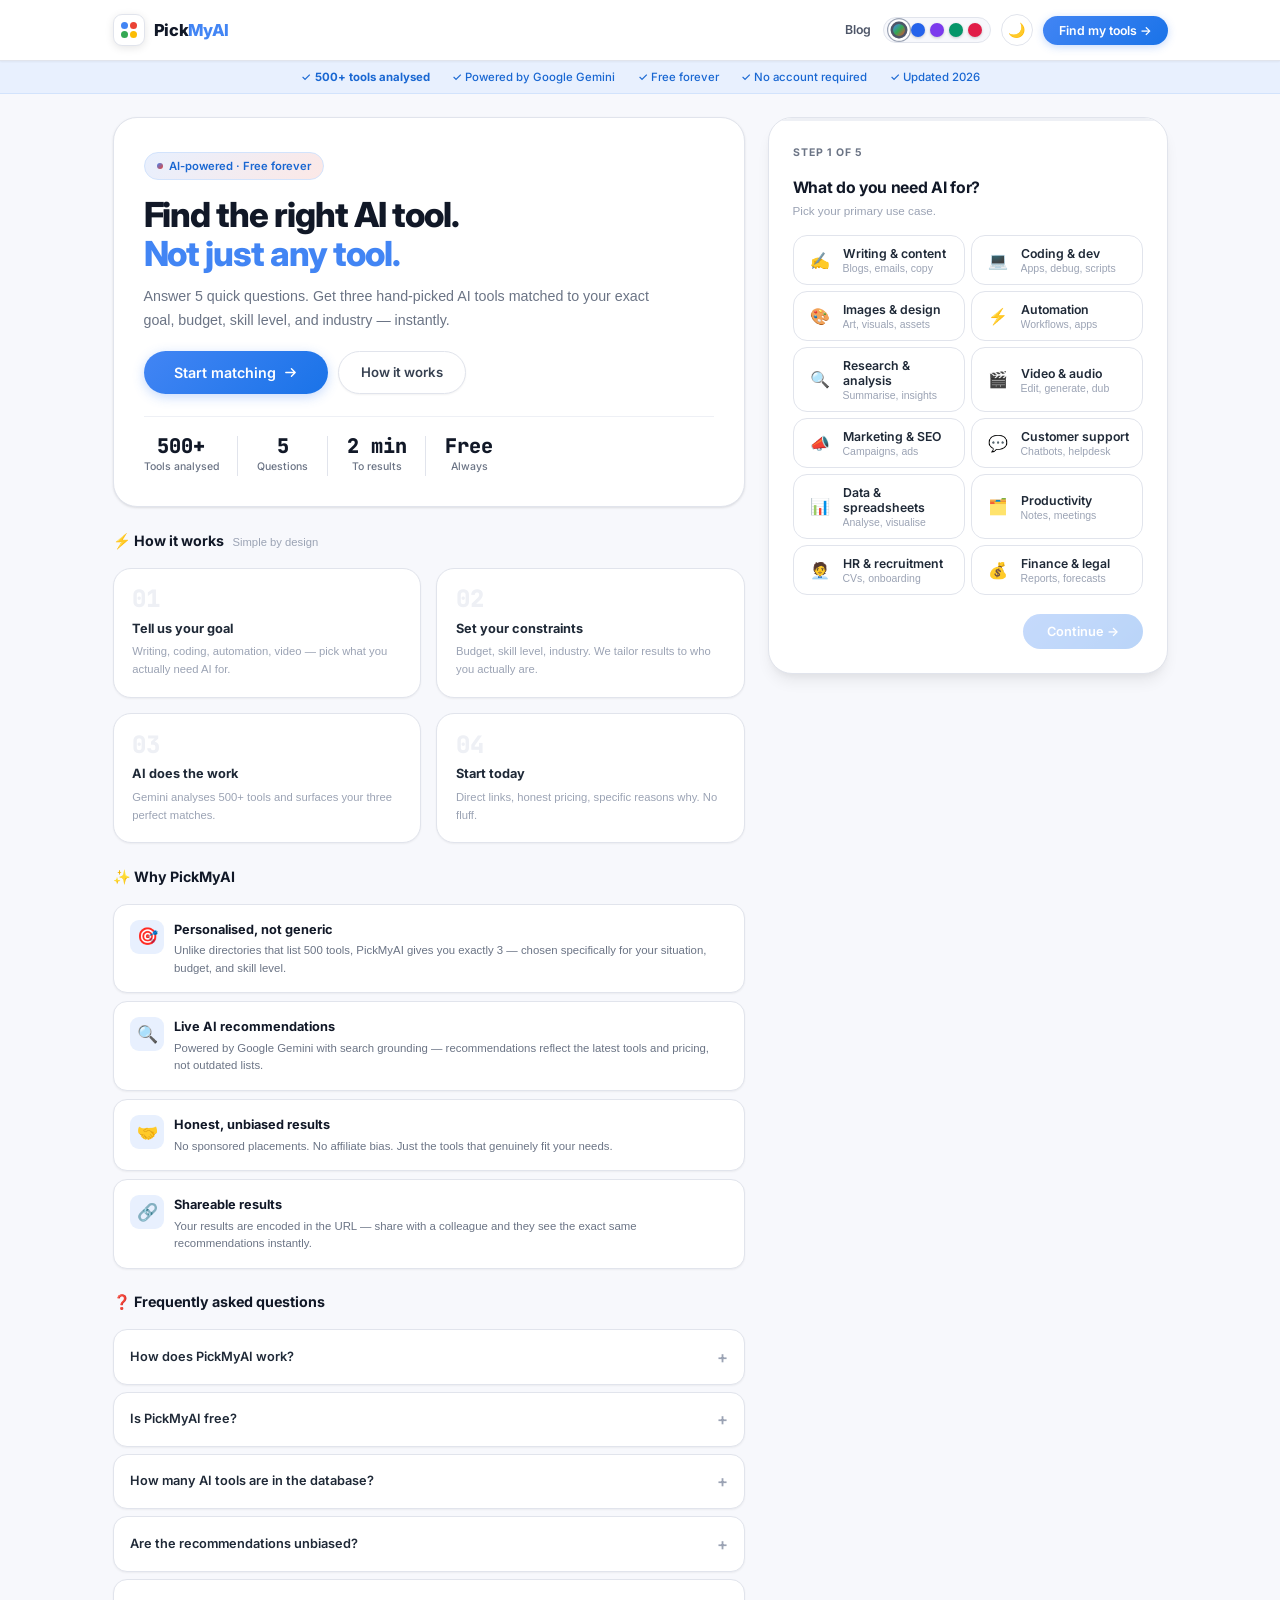
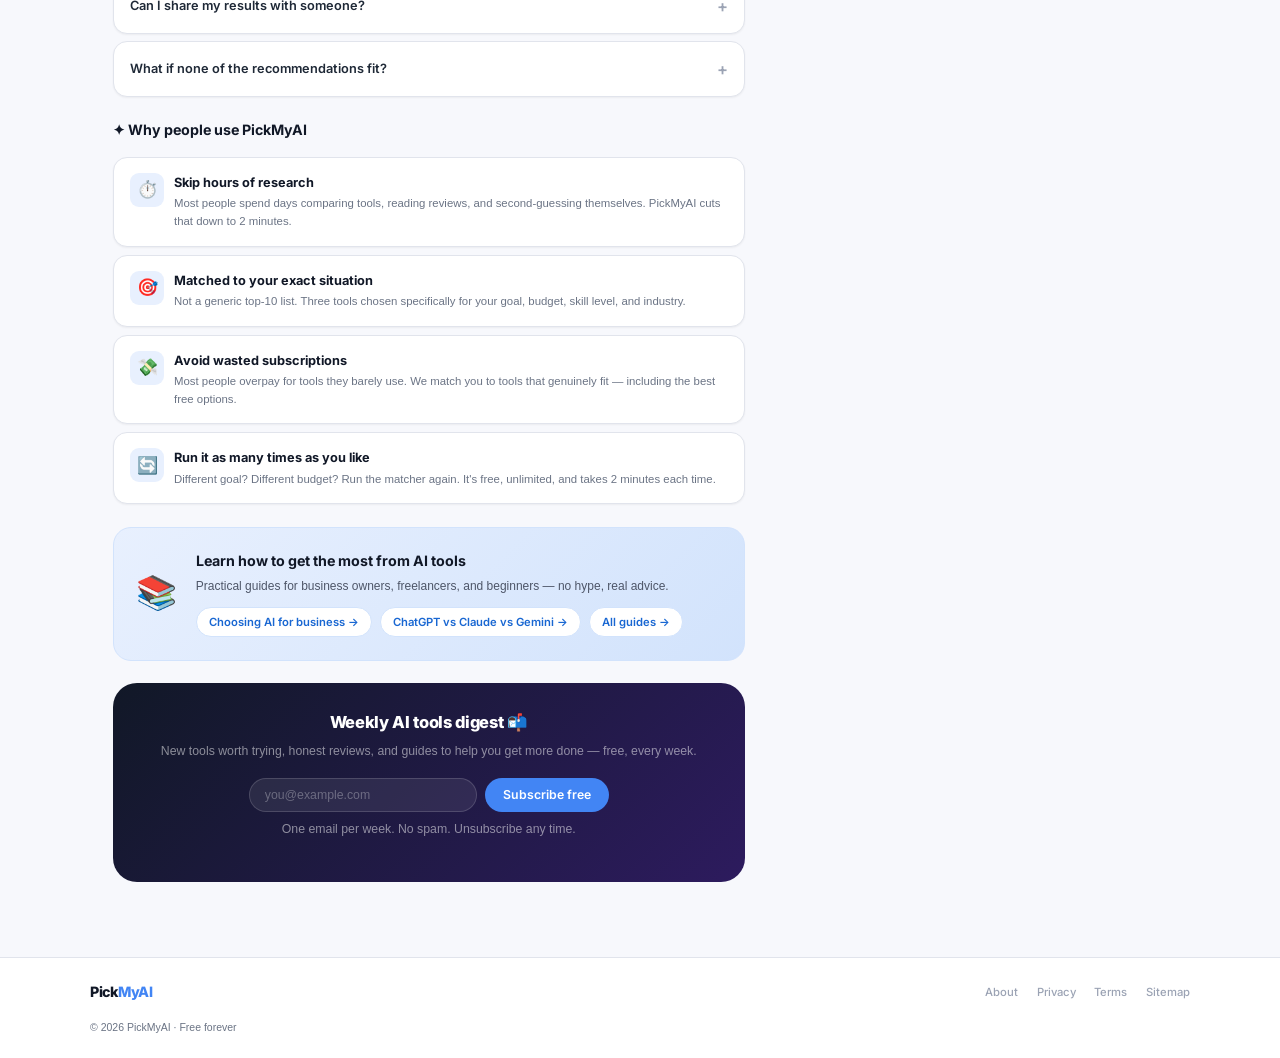
==== commit fed1c9d8: "fix" ====
--- a/index.html
+++ b/index.html
@@ -40,11 +40,15 @@
 }
 </script>
 <link rel="preconnect" href="https://fonts.googleapis.com"/>
-<link href="https://fonts.googleapis.com/css2?family=Inter:wght@300;400;500;600;700;800&family=JetBrains+Mono:wght@400;500&display=swap" rel="stylesheet"/>
+<link rel="preconnect" href="https://fonts.gstatic.com" crossorigin/>
+<link rel="preload" as="style" href="https://fonts.googleapis.com/css2?family=Inter:wght@400;500;600;700;800&family=JetBrains+Mono:wght@400&display=swap"/>
+<link href="https://fonts.googleapis.com/css2?family=Inter:wght@400;500;600;700;800&family=JetBrains+Mono:wght@400&display=swap" rel="stylesheet" media="print" onload="this.media='all'"/>
+<noscript><link href="https://fonts.googleapis.com/css2?family=Inter:wght@400;500;600;700;800&family=JetBrains+Mono:wght@400&display=swap" rel="stylesheet"/></noscript>
 <link rel="stylesheet" href="css/style.min.css"/>
+<link rel="icon" type="image/svg+xml" href="data:image/svg+xml,<svg xmlns='http://www.w3.org/2000/svg' viewBox='0 0 100 100'><rect width='100' height='100' rx='22' fill='%234285f4'/><circle cx='30' cy='30' r='16' fill='%23fff'/><circle cx='70' cy='30' r='16' fill='%23ea4335'/><circle cx='30' cy='70' r='16' fill='%2334a853'/><circle cx='70' cy='70' r='16' fill='%23fbbc04'/></svg>"/>
 <link rel="manifest" href="/manifest.json"/>
 <meta name="theme-color" content="#4285f4"/>
-<meta name="apple-mobile-web-app-capable" content="yes"/>
+<meta name="mobile-web-app-capable" content="yes"/>
 <meta name="apple-mobile-web-app-status-bar-style" content="default"/>
 <meta name="apple-mobile-web-app-title" content="PickMyAI"/>
 <script>
@@ -190,27 +194,27 @@
       </div>
       <div class="faq-list">
         <div class="faq-item">
-          <div class="faq-q">How does PickMyAI work?</div>
+          <div class="faq-q" role="button" tabindex="0" aria-expanded="false">How does PickMyAI work?</div>
           <div class="faq-a"><div class="faq-a-inner">PickMyAI asks you 5 quick questions about your goal, budget, skill level, industry, and workflow preferences. It then uses Google Gemini AI to match you with the 3 tools best suited to your exact situation — not generic top-10 lists.</div></div>
         </div>
         <div class="faq-item">
-          <div class="faq-q">Is PickMyAI free?</div>
+          <div class="faq-q" role="button" tabindex="0" aria-expanded="false">Is PickMyAI free?</div>
           <div class="faq-a"><div class="faq-a-inner">Yes, completely free. No account required, no credit card, no limits. PickMyAI is free forever.</div></div>
         </div>
         <div class="faq-item">
-          <div class="faq-q">How many AI tools are in the database?</div>
+          <div class="faq-q" role="button" tabindex="0" aria-expanded="false">How many AI tools are in the database?</div>
           <div class="faq-a"><div class="faq-a-inner">PickMyAI has analysed over 500 AI tools across writing, coding, automation, marketing, research, video, customer support, data analysis, productivity, HR, and finance categories.</div></div>
         </div>
         <div class="faq-item">
-          <div class="faq-q">Are the recommendations unbiased?</div>
+          <div class="faq-q" role="button" tabindex="0" aria-expanded="false">Are the recommendations unbiased?</div>
           <div class="faq-a"><div class="faq-a-inner">Yes. Recommendations are generated by AI based purely on your answers. We do not accept payment for placement in results. Our only goal is to find you the right tool.</div></div>
         </div>
         <div class="faq-item">
-          <div class="faq-q">Can I share my results with someone?</div>
+          <div class="faq-q" role="button" tabindex="0" aria-expanded="false">Can I share my results with someone?</div>
           <div class="faq-a"><div class="faq-a-inner">Yes! When you get results, just copy your browser URL or click "Share results". Your answers are encoded in the URL so anyone who opens it sees the same recommendations.</div></div>
         </div>
         <div class="faq-item">
-          <div class="faq-q">What if none of the recommendations fit?</div>
+          <div class="faq-q" role="button" tabindex="0" aria-expanded="false">What if none of the recommendations fit?</div>
           <div class="faq-a"><div class="faq-a-inner">Click "Start over" and try different answers. You can run the matcher as many times as you like — maybe try a different goal or skill level to see alternative recommendations.</div></div>
         </div>
       </div>
--- a/css/style.min.css
+++ b/css/style.min.css
@@ -1 +1 @@
-@keyframes stepIn{0%{opacity:0;transform:translateY(8px)}to{opacity:1;transform:translateY(0)}}@keyframes fadeIn{0%{opacity:0}to{opacity:1}}@keyframes spin{to{transform:rotate(360deg)}}@keyframes pulse{0%,to{opacity:1;transform:scale(1)}50%{opacity:.4;transform:scale(.7)}}@keyframes shimmer{0%{background-position:200%0}to{background-position:-200%0}}:root,[data-theme-color=google]{--brand:#4285f4;--brand-dark:#1a73e8;--brand-light:#e8f0fe;--brand-mid:#d2e3fc;--brand-text:#1967d2;--brand-rgb:66,133,244;--g-blue:#4285f4;--g-green:#34a853;--g-yellow:#fbbc04;--g-red:#ea4335}[data-theme-color=violet]{--brand:#7c3aed;--brand-dark:#6d28d9;--brand-light:#f5f3ff;--brand-mid:#ede9fe;--brand-text:#5b21b6;--brand-rgb:124,58,237}[data-theme-color=rose]{--brand:#e11d48;--brand-dark:#be123c;--brand-light:#fff1f2;--brand-mid:#ffe4e6;--brand-text:#9f1239;--brand-rgb:225,29,72}[data-theme-color=ocean]{--brand:#2563eb;--brand-dark:#1d4ed8;--brand-light:#eff6ff;--brand-mid:#dbeafe;--brand-text:#1e40af;--brand-rgb:37,99,235}[data-theme-color=forest]{--brand:#059669;--brand-dark:#047857;--brand-light:#ecfdf5;--brand-mid:#d1fae5;--brand-text:#065f46;--brand-rgb:5,150,105}*,::after,::before{box-sizing:border-box;margin:0;padding:0}:root{--white:#ffffff;--bg:#f7f8fc;--gray-50:#f7f8fc;--gray-100:#eef0f5;--gray-200:#e1e4ec;--gray-300:#cdd1db;--gray-400:#9ba3b4;--gray-500:#6b7485;--gray-600:#4e5668;--gray-700:#374151;--gray-800:#1f2937;--gray-900:#111827;--green:#16a34a;--green-light:#f0fdf4;--green-mid:#bbf7d0;--red:#dc2626;--red-light:#fef2f2;--gold:#d97706;--gold-light:#fffbeb;--pink:#ec4899;--pink-light:#fdf2f8;--teal:#0891b2;--teal-light:#ecfeff;--shadow-xs:0 1px 2px rgba(0,0,0,0.05);--shadow-sm:0 1px 3px rgba(0,0,0,0.08),0 1px 2px rgba(0,0,0,0.04);--shadow:0 4px 6px -1px rgba(0,0,0,0.07),0 2px 4px -1px rgba(0,0,0,0.04);--shadow-md:0 10px 15px -3px rgba(0,0,0,0.07),0 4px 6px -2px rgba(0,0,0,0.04);--shadow-lg:0 20px 25px -5px rgba(0,0,0,0.07),0 10px 10px -5px rgba(0,0,0,0.03);--radius-sm:6px;--radius:10px;--radius-lg:14px;--radius-xl:18px;--radius-2xl:24px;--ease:cubic-bezier(0.4,0,0.2,1)}html{font-size:15px;scroll-behavior:smooth}body{font-family:"Inter",-apple-system,BlinkMacSystemFont,sans-serif;background:var(--bg);color:var(--gray-800);line-height:1.6;-webkit-font-smoothing:antialiased}a{text-decoration:none}a:hover{text-decoration:underline}.site-header{background:rgba(255,255,255,.92);backdrop-filter:blur(12px);-webkit-backdrop-filter:blur(12px);border-bottom:1px solid var(--gray-200);position:sticky;top:0;z-index:200;box-shadow:var(--shadow-xs)}.header-inner{max-width:1100px;margin:0 auto;padding:0 1.5rem;gap:1rem;height:60px}.header-inner,.logo,.logo-mark{display:flex;align-items:center}.logo{gap:9px;text-decoration:none;flex-shrink:0}.logo-mark{width:32px;height:32px;background:#fff;border:1.5px solid var(--gray-200);border-radius:9px;justify-content:center;font-size:16px;box-shadow:0 2px 8px rgba(0,0,0,.1);font-weight:800;letter-spacing:-1px;font-family:"Inter",sans-serif}[data-theme-color=google] .logo-mark{background:#fff;border-color:var(--gray-200)}.logo-name{font-size:1.1rem;font-weight:800;color:var(--gray-900);letter-spacing:-.02em}.logo-name span,a,h1 span{color:var(--brand)}[data-theme-color=google] .logo-name .g-blue{color:#4285f4}[data-theme-color=google] .logo-name .g-red{color:#ea4335}.header-right{display:flex;align-items:center;gap:10px;margin-left:auto}.nav-link{font-size:.82rem;font-weight:600;color:var(--gray-600);text-decoration:none;padding:6px 2px;transition:color .15s var(--ease)}.footer-links a:hover,.nav-link:hover{color:var(--brand);text-decoration:none}.color-switcher{display:flex;align-items:center;gap:5px;background:var(--gray-50);border:1px solid var(--gray-200);border-radius:100px;padding:5px 8px}.color-dot{width:14px;height:14px;border-radius:50%;border:2px solid transparent;padding:0;flex-shrink:0;display:block;box-shadow:0 1px 3px rgba(0,0,0,.2)}.color-dot:hover{transform:scale(1.25)}.color-dot.active{border-color:var(--gray-600);transform:scale(1.2);box-shadow:0 0 0 2px white,0 0 0 3px var(--gray-400)}[data-theme=dark] .color-dot.active{border-color:var(--gray-300);box-shadow:0 0 0 2px var(--gray-100),0 0 0 3px var(--gray-300)}[data-theme=dark] .color-switcher{background:var(--gray-100);border-color:var(--gray-200)}.btn-cta,.color-dot,.theme-btn{cursor:pointer;transition:all .15s var(--ease)}.theme-btn{width:32px;height:32px;border-radius:50%;display:flex;align-items:center;justify-content:center;background:0 0;border:1px solid var(--gray-200);font-size:14px;color:var(--gray-500)}.theme-btn:hover{background:var(--gray-100)}.btn-cta{background:var(--brand);color:#fff;border:0;padding:7px 16px;border-radius:20px;font-size:.82rem;font-weight:600;font-family:"Inter",sans-serif;box-shadow:0 2px 8px rgba(var(--brand-rgb),.3)}.btn-cta:hover,.btn-primary:hover{background:var(--brand-dark);transform:translateY(-1px)}.trust-bar,.trust-item{display:flex;align-items:center}.trust-bar{background:var(--brand-light);border-bottom:1px solid var(--brand-mid);padding:7px 1.5rem;justify-content:center;gap:1.5rem;flex-wrap:wrap;font-size:.76rem;color:var(--brand-text);font-weight:500}.trust-item{gap:4px}.page-wrap{max-width:1100px;margin:0 auto;padding:1.5rem}.two-col{display:grid;grid-template-columns:1fr 400px;gap:1.5rem;align-items:start}.btn{display:inline-flex;align-items:center;gap:7px;padding:10px 22px;border-radius:100px;font-family:"Inter",sans-serif;font-size:.88rem;font-weight:600;cursor:pointer;border:0;transition:all .18s var(--ease);white-space:nowrap;text-decoration:none}.btn-primary{background:var(--brand);color:#fff;box-shadow:0 3px 12px rgba(var(--brand-rgb),.3)}.btn-primary:hover{text-decoration:none;color:#fff}.btn-secondary{background:var(--white);color:var(--gray-700);border:1.5px solid var(--gray-200);box-shadow:var(--shadow-xs)}.btn-secondary:hover{border-color:var(--gray-300);background:var(--gray-50);text-decoration:none}.btn-lg{padding:13px 30px;font-size:.95rem}.badge{display:inline-flex;align-items:center;gap:4px;padding:3px 10px;border-radius:100px;font-size:.7rem;font-weight:700;letter-spacing:.04em;text-transform:uppercase;white-space:nowrap}.badge-best{background:linear-gradient(135deg,var(--brand-light),var(--brand-mid));color:var(--brand-text)}.badge-alt{background:var(--green-light);color:var(--green)}.badge-power{background:var(--pink-light);color:var(--pink)}.matcher-card{background:var(--white);border:1px solid var(--gray-200);border-radius:var(--radius-2xl);box-shadow:var(--shadow-md);overflow:hidden;position:sticky;top:76px}.matcher-prog{height:3px;background:var(--gray-100)}.matcher-prog-fill{height:3px;background:linear-gradient(90deg,var(--brand),#a78bfa);width:0%;transition:width .4s var(--ease)}[data-theme-color=google] .matcher-prog-fill{background:linear-gradient(90deg,#4285f4,#34a853,#fbbc04,#ea4335)}[data-theme-color=google] .btn-cta,[data-theme-color=google] .btn-next,[data-theme-color=google] .btn-primary{background:linear-gradient(135deg,#4285f4,#1a73e8)}[data-theme-color=google] .hero-badge{background:linear-gradient(135deg,#e8f0fe,#fce8e6);border-color:#d2e3fc}[data-theme-color=google] .hero-badge::before{background:linear-gradient(135deg,#4285f4,#ea4335)}.matcher-body{padding:1.6rem}.step{display:none}.step.active{display:block;animation:stepIn .25s var(--ease)}.step-meta{display:flex;justify-content:space-between;align-items:center;margin-bottom:1.1rem}.step-label{font-size:.7rem;font-weight:700;letter-spacing:.1em;text-transform:uppercase;color:var(--gray-400)}.step-back{background:0 0;border:0;cursor:pointer;font-size:.78rem;color:var(--gray-400);font-family:"Inter",sans-serif;padding:0;transition:color .15s}.step-back:hover{color:var(--gray-700)}.step-back[hidden]{visibility:hidden;pointer-events:none}.step-q{font-size:1.05rem;font-weight:700;color:var(--gray-900);margin-bottom:3px;letter-spacing:-.02em;line-height:1.3}.step-hint{font-size:.78rem;color:var(--gray-400);margin-bottom:1rem}.opts,.opts-2{gap:6px;margin-bottom:1rem}.opts{display:flex;flex-direction:column}.opts-2{display:grid;grid-template-columns:1fr 1fr}.opt{display:flex;align-items:center;gap:10px;padding:10px 13px;border:1.5px solid var(--gray-200);border-radius:var(--radius-lg);cursor:pointer;background:var(--white);color:var(--gray-700);font-family:"Inter",sans-serif;text-align:left;width:100%;transition:all .15s var(--ease)}.opt.sel,.opt:hover{border-color:var(--brand);background:var(--brand-light)}.opt:hover{transform:translateX(2px)}.opt.sel{box-shadow:0 0 0 3px rgba(var(--brand-rgb),.1)}.opt-ico{font-size:16px;width:26px;text-align:center;flex-shrink:0}.opt-body{flex:1;min-width:0}.opt-t{font-size:.82rem;font-weight:600;display:block;color:var(--gray-800);margin-bottom:1px}.opt-d{font-size:.7rem;color:var(--gray-400);display:block;white-space:nowrap;overflow:hidden;text-overflow:ellipsis}.opt.sel .opt-d,.opt.sel .opt-t{color:var(--brand-text)}.opt.sel .opt-d{opacity:.7}.step-foot{display:flex;justify-content:flex-end;padding-top:4px}.btn-next{background:var(--brand);color:#fff;border:0;padding:10px 24px;border-radius:100px;font-family:"Inter",sans-serif;font-size:.85rem;font-weight:600;cursor:pointer;transition:all .18s var(--ease);display:flex;align-items:center;gap:6px;box-shadow:0 3px 12px rgba(var(--brand-rgb),.3)}.btn-next:hover{background:var(--brand-dark);transform:translateY(-1px)}.btn-next:disabled{opacity:.3;cursor:not-allowed;transform:none;box-shadow:none}.loading{display:none;flex-direction:column;align-items:center;justify-content:center;padding:2.5rem 0;gap:1rem;text-align:center}.loading.on{display:flex;animation:fadeIn .2s ease}.spinner{width:36px;height:36px;border:2px solid var(--gray-200);border-top-color:var(--brand);border-radius:50%;animation:spin .7s linear infinite}.loading-h{font-size:.95rem;font-weight:700;color:var(--gray-900)}.loading-p{font-size:.78rem;color:var(--gray-400)}.results{display:none}.results.on{display:block;animation:stepIn .3s ease}.results-h{font-size:1rem;font-weight:700;color:var(--gray-900);margin-bottom:3px}.results-sub{font-size:.72rem;color:var(--gray-400);margin-bottom:1rem}.tool-list{display:flex;flex-direction:column;gap:8px;margin-bottom:1rem}.tool-item{background:var(--white);border:1.5px solid var(--gray-200);border-radius:var(--radius-lg);padding:13px 15px;transition:all .18s var(--ease)}.tool-item:hover{border-color:var(--brand);transform:translateY(-1px);box-shadow:var(--shadow)}.tool-item.top{border-color:var(--brand);background:var(--brand-light)}.tool-head{display:flex;align-items:flex-start;justify-content:space-between;gap:10px;margin-bottom:6px}.tool-name{font-size:.95rem;font-weight:700;color:var(--gray-900)}.tool-item.top .tool-name{color:var(--brand-text)}.hero-stat small,.tool-tag{font-size:.7rem;color:var(--gray-400);margin-top:1px}.tool-item.top .tool-tag{color:var(--brand-text);opacity:.6}.tool-why{font-size:.78rem;color:var(--gray-600);line-height:1.55;margin-bottom:9px}.tool-item.top .tool-price,.tool-item.top .tool-why{color:var(--brand-text)}.tool-foot{display:flex;align-items:center;justify-content:space-between;flex-wrap:wrap;gap:6px}.tool-price{font-size:.78rem;font-weight:600;color:var(--gray-700);font-family:"JetBrains Mono",monospace}.tool-link{font-size:.72rem;font-weight:600;color:var(--brand);border:1px solid var(--brand-mid);padding:4px 11px;border-radius:100px;transition:all .15s;display:inline-flex;align-items:center;gap:3px}.tool-link:hover{border-color:var(--brand);text-decoration:none}.tool-item.top .tool-link{border-color:rgba(var(--brand-rgb),.4);color:var(--brand-text)}.tool-item.top .tool-link:hover,.tool-link:hover{background:var(--brand);color:#fff}.results-actions{display:flex;gap:8px;flex-wrap:wrap}.btn-restart,.btn-share{background:0 0;border:1px solid var(--gray-200);color:var(--gray-500);padding:7px 16px;border-radius:100px;font-family:"Inter",sans-serif;font-size:.78rem;font-weight:600;cursor:pointer;transition:all .15s}.btn-restart:hover{border-color:var(--gray-400);color:var(--gray-700)}.btn-share{border:1px solid var(--brand-mid);color:var(--brand)}.btn-share:hover{background:var(--brand);color:#fff;border-color:var(--brand)}.hero{background:var(--white);border:1px solid var(--gray-200);border-radius:var(--radius-2xl);padding:2.25rem 2rem 2rem;margin-bottom:1.5rem;box-shadow:var(--shadow-sm)}.hero-badge{display:inline-flex;align-items:center;gap:6px;background:var(--brand-light);color:var(--brand-text);border:1px solid var(--brand-mid);padding:4px 12px;border-radius:100px;font-size:.75rem;font-weight:600;margin-bottom:1rem}.hero-badge::before{content:"";width:6px;height:6px;background:var(--brand);border-radius:50%;animation:pulse 2s infinite}.hero-stat span,h1{font-weight:800;color:var(--gray-900)}h1{font-size:clamp(1.6rem,3vw,2.3rem);letter-spacing:-.03em;line-height:1.15;margin-bottom:.75rem}.hero-p{font-size:.95rem;color:var(--gray-500);line-height:1.65;margin-bottom:1.25rem;max-width:520px}.hero-stats{display:flex;gap:1.25rem;margin-top:1.5rem;padding-top:1.25rem;border-top:1px solid var(--gray-100);flex-wrap:wrap}.hero-stat{text-align:center}.hero-stat span{font-size:1.35rem;display:block;line-height:1;font-family:"JetBrains Mono",monospace}.hero-stat small{font-weight:500;margin-top:3px;display:block}.hero-divider{width:1px;background:var(--gray-200);align-self:stretch}.how-grid{display:grid;grid-template-columns:repeat(2,1fr);gap:1rem;margin-bottom:1.5rem}.how-card{background:var(--white);border:1px solid var(--gray-200);border-radius:var(--radius-xl);padding:1.25rem;box-shadow:var(--shadow-xs);transition:all .18s var(--ease)}.how-card:hover{border-color:var(--brand-mid);box-shadow:var(--shadow)}.how-num{font-size:1.6rem;font-weight:800;color:var(--gray-100);line-height:1;margin-bottom:.5rem;font-family:"JetBrains Mono",monospace}.how-t{font-size:.85rem;font-weight:700;color:var(--gray-800);margin-bottom:3px}.how-d{font-size:.75rem;color:var(--gray-400);line-height:1.6}.features-list{display:flex;flex-direction:column;gap:8px;margin-bottom:1.5rem}.feature-item{display:flex;align-items:flex-start;gap:10px;background:var(--white);border:1px solid var(--gray-200);border-radius:var(--radius-lg);padding:1rem 1.1rem;box-shadow:var(--shadow-xs)}.feature-ico{width:34px;height:34px;border-radius:9px;display:flex;align-items:center;justify-content:center;font-size:17px;flex-shrink:0;background:var(--brand-light)}.feature-t{font-size:.85rem;font-weight:700;color:var(--gray-900);margin-bottom:2px}.feature-d{font-size:.76rem;color:var(--gray-500);line-height:1.55}.faq-list{display:flex;flex-direction:column;gap:7px;margin-bottom:1.5rem}.faq-item{background:var(--white);border:1px solid var(--gray-200);border-radius:var(--radius-lg);overflow:hidden;box-shadow:var(--shadow-xs)}.faq-q{padding:.9rem 1.1rem;font-size:.85rem;font-weight:600;color:var(--gray-800);cursor:pointer;display:flex;align-items:center;justify-content:space-between;gap:10px;transition:background .15s;list-style:none}.faq-q:hover{background:var(--gray-50)}.faq-q::after{content:"+";font-size:1.1rem;color:var(--gray-400);flex-shrink:0;transition:transform .2s}.faq-item.open .faq-q::after{transform:rotate(45deg)}.faq-a{max-height:0;overflow:hidden;transition:max-height .3s var(--ease);font-size:.8rem;color:var(--gray-600);line-height:1.7}.faq-item.open .faq-a{max-height:400px}.faq-a-inner{padding:0 1.1rem 1rem}.email-box{background:linear-gradient(135deg,var(--gray-900),#2d1b5e);border-radius:var(--radius-2xl);padding:1.75rem;text-align:center;margin-bottom:1.5rem;color:#fff}.email-box h3{font-size:1.1rem;font-weight:800;margin-bottom:6px;letter-spacing:-.02em}.email-box p{font-size:.82rem;opacity:.5;margin-bottom:1.1rem;line-height:1.6}.email-row{display:flex;gap:8px;max-width:360px;margin:0 auto;flex-wrap:wrap}.email-in{flex:1;min-width:160px;background:rgba(255,255,255,.08);border:1px solid rgba(255,255,255,.15);color:#fff;padding:9px 15px;border-radius:100px;font-family:"Inter",sans-serif;font-size:.82rem;outline:0}.email-in::placeholder{color:rgba(255,255,255,.3)}.email-in:focus{border-color:rgba(255,255,255,.4)}.email-btn{background:var(--brand);color:#fff;border:0;padding:9px 18px;border-radius:100px;font-family:"Inter",sans-serif;font-size:.82rem;font-weight:600;cursor:pointer;white-space:nowrap;transition:all .15s}.email-btn:hover{background:var(--brand-dark)}.email-note{font-size:.68rem;opacity:.3;margin-top:8px}.section-header{display:flex;align-items:center;gap:10px;margin-bottom:1rem}.section-title{font-size:.95rem;font-weight:700;color:var(--gray-900);flex:1}.footer-links a,.section-title span{font-size:.75rem;color:var(--gray-400)}.section-title span{font-weight:400;margin-left:6px}[data-theme=dark]{--bg:#0f1117;--white:#1a1d27;--gray-50:#1a1d27;--gray-100:#21253a;--gray-200:#2a2f45;--gray-300:#373d56;--gray-400:#6b7280;--gray-500:#9ca3af;--gray-600:#d1d5db;--gray-700:#e5e7eb;--gray-800:#f3f4f6;--gray-900:#f9fafb}[data-theme=dark] .site-header{background:rgba(15,17,23,.92);border-color:var(--gray-200)}[data-theme=dark] .trust-bar{border-color:rgba(var(--brand-rgb),.2)}[data-theme=dark] .opt:hover,[data-theme=dark] .trust-bar{background:rgba(var(--brand-rgb),.12)}[data-theme=dark] .opt.sel{background:rgba(var(--brand-rgb),.15)}[data-theme=dark] .tool-item.top{background:rgba(var(--brand-rgb),.12)}[data-theme=dark] .email-box{background:linear-gradient(135deg,#1a1d27,#2d1b5e)}.site-footer{background:var(--white);border-top:1px solid var(--gray-200);padding:1.5rem;margin-top:2rem}.footer-inner{max-width:1100px;margin:0 auto;display:flex;align-items:center;justify-content:space-between;flex-wrap:wrap;gap:1rem}.footer-logo{font-size:.95rem;font-weight:800;color:var(--gray-900);letter-spacing:-.02em}.footer-logo span{color:var(--brand)}.footer-links{display:flex;gap:1.25rem;flex-wrap:wrap}.footer-links a{font-weight:500}.footer-copy{font-size:.7rem;color:var(--gray-400);width:100%}@media (max-width:900px){.two-col{grid-template-columns:1fr}.matcher-card{position:static}}@media (max-width:600px){.header-inner{padding:0 1rem}.page-wrap{padding:1rem}.hero{padding:1.5rem 1.1rem}.hero-stats{gap:1rem}.how-grid{grid-template-columns:1fr}.matcher-body{padding:1.1rem}.opts-2{grid-template-columns:1fr}.trust-bar{gap:.75rem;font-size:.7rem}.footer-inner{flex-direction:column;align-items:flex-start}}@media (prefers-reduced-motion:reduce){*,::after,::before{animation-duration:.01ms!important;transition-duration:.01ms!important}}.back-top,.reading-prog{position:fixed;pointer-events:none}.back-top{bottom:1.5rem;right:1.5rem;z-index:500;width:40px;height:40px;border-radius:50%;background:var(--brand);color:#fff;border:0;display:flex;align-items:center;justify-content:center;font-size:16px;cursor:pointer;box-shadow:0 4px 16px rgba(var(--brand-rgb),.35);opacity:0;transition:all .25s var(--ease)}.back-top.show{opacity:1;pointer-events:all}.back-top:hover{transform:translateY(-2px);box-shadow:0 6px 20px rgba(var(--brand-rgb),.45)}.reading-prog{top:0;left:0;z-index:300;height:3px;width:0%;background:linear-gradient(90deg,var(--brand),#a78bfa);transition:width .1s linear}[data-theme-color=google] .reading-prog{background:linear-gradient(90deg,#4285f4,#34a853,#fbbc04,#ea4335)}.btn-copy{background:0 0;border:1px solid var(--gray-200);color:var(--gray-500);padding:7px 16px;border-radius:100px;font-family:"Inter",sans-serif;font-size:.78rem;font-weight:600;cursor:pointer;transition:all .15s;display:flex;align-items:center;gap:5px}.btn-copy:hover{border-color:var(--brand);color:var(--brand)}.btn-copy.copied{border-color:var(--green);color:var(--green);background:var(--green-light)}.skeleton{background:linear-gradient(90deg,var(--gray-100) 25%,var(--gray-50) 50%,var(--gray-100) 75%);background-size:200% 100%;animation:shimmer 1.4s infinite;border-radius:6px}.skeleton-card{background:var(--white);border:1.5px solid var(--gray-200);border-radius:var(--radius-lg);padding:13px 15px;margin-bottom:8px}.skeleton-line{height:12px;margin-bottom:8px}.skeleton-line.w-60{width:60%}.skeleton-line.w-80{width:80%}.skeleton-line.w-40{width:40%}.skeleton-line.w-100{width:100%}.error-state{text-align:center;padding:1.5rem 0;display:none}.error-state.show{display:block;animation:stepIn .25s ease}.error-emoji{font-size:2rem;margin-bottom:.75rem}.error-title{font-size:.95rem;font-weight:700;color:var(--gray-900);margin-bottom:.4rem}.error-msg{font-size:.8rem;color:var(--gray-400);margin-bottom:1.25rem;line-height:1.55}.blog-search input,.btn-retry{border-radius:100px;font-family:"Inter",sans-serif;font-size:.85rem}.btn-retry{background:var(--brand);color:#fff;border:0;padding:10px 24px;font-weight:600;cursor:pointer;transition:all .15s;box-shadow:0 3px 12px rgba(var(--brand-rgb),.3)}.btn-retry:hover{background:var(--brand-dark);transform:translateY(-1px)}.testimonials{margin-bottom:1.5rem}.testi-grid{display:grid;grid-template-columns:1fr 1fr;gap:1rem}.testi-card{background:var(--white);border:1px solid var(--gray-200);border-radius:var(--radius-xl);padding:1.25rem;box-shadow:var(--shadow-xs);transition:all .18s var(--ease)}.testi-card:hover{border-color:var(--brand-mid);box-shadow:var(--shadow)}.testi-stars{color:#fbbc04;font-size:.75rem;margin-bottom:.6rem;letter-spacing:1px}.testi-text{font-size:.82rem;color:var(--gray-600);line-height:1.65;margin-bottom:.75rem;font-style:italic}.testi-author,.testi-avatar{display:flex;align-items:center}.testi-author{gap:8px}.testi-avatar{width:28px;height:28px;border-radius:50%;background:var(--brand-light);color:var(--brand-text);justify-content:center;font-size:.72rem;font-weight:700;flex-shrink:0}.testi-name{font-size:.78rem;font-weight:600;color:var(--gray-800)}.testi-role{font-size:.7rem;color:var(--gray-400)}.blog-promo{background:linear-gradient(135deg,var(--brand-light),var(--brand-mid));border:1px solid var(--brand-mid);border-radius:var(--radius-xl);padding:1.5rem;margin-bottom:1.5rem;display:flex;align-items:center;gap:1.25rem;flex-wrap:wrap}.blog-promo-icon{font-size:2.2rem;flex-shrink:0}.blog-promo-body{flex:1;min-width:200px}.blog-promo-title{font-size:.95rem;font-weight:700;color:var(--gray-900);margin-bottom:4px}.blog-promo-desc{font-size:.8rem;color:var(--gray-600);line-height:1.55}.blog-promo-links{display:flex;gap:8px;flex-wrap:wrap;margin-top:.75rem}.blog-promo-link{font-size:.75rem;font-weight:600;color:var(--brand-text);background:#fff;border:1px solid var(--brand-mid);padding:5px 12px;border-radius:100px;text-decoration:none;transition:all .15s}.blog-promo-link:hover{background:var(--brand);color:#fff;border-color:var(--brand);text-decoration:none}@media (max-width:680px){.color-switcher,.nav-link{display:none}.header-inner{gap:8px}}@media (max-width:480px){.theme-btn{display:none}}.blog-search{position:relative;margin-bottom:1.25rem}.blog-search input{width:100%;padding:10px 16px 10px 38px;border:1.5px solid var(--gray-200);background:var(--white);color:var(--gray-800);outline:0;transition:border-color .15s}.blog-search input:focus{border-color:var(--brand)}.blog-search input::placeholder{color:var(--gray-400)}.blog-search svg{position:absolute;left:13px;top:50%;transform:translateY(-50%);color:var(--gray-400);pointer-events:none}.author-bio{background:var(--white);border:1px solid var(--gray-200);border-radius:var(--radius-xl);padding:1.25rem;display:flex;gap:1rem;align-items:flex-start;margin-top:2rem;box-shadow:var(--shadow-xs)}.author-avatar{width:48px;height:48px;border-radius:50%;background:linear-gradient(135deg,var(--brand),#a78bfa);display:flex;align-items:center;justify-content:center;font-size:1.2rem;flex-shrink:0;color:#fff;font-weight:700}.author-name{font-size:.88rem;font-weight:700;color:var(--gray-900);margin-bottom:3px}.author-title{font-size:.75rem;color:var(--brand);font-weight:500;margin-bottom:6px}.author-desc{font-size:.78rem;color:var(--gray-500);line-height:1.6}@media (max-width:480px){html{font-size:14px}.header-inner{height:52px;padding:0 1rem;gap:6px}.email-box h3,.logo-name{font-size:1rem}.logo-mark{width:28px;height:28px;border-radius:7px}.btn-cta{padding:6px 12px;font-size:.75rem}.color-switcher,.nav-link{display:none}.theme-btn{width:28px;height:28px;font-size:13px}.trust-bar{justify-content:flex-start;overflow-x:auto;flex-wrap:nowrap;padding:6px 1rem;gap:1rem;-webkit-overflow-scrolling:touch;scrollbar-width:none}.trust-bar::-webkit-scrollbar{display:none}.trust-item{white-space:nowrap;flex-shrink:0}.hero{padding:1.25rem 1rem 1.5rem}.hero-badge{font-size:.7rem;padding:3px 10px;margin-bottom:.75rem}h1{font-size:1.6rem;letter-spacing:-.02em;line-height:1.2;margin-bottom:.6rem}.hero-p{font-size:.88rem;margin-bottom:1.1rem}.hero-btns{flex-direction:column;gap:8px}.hero-btns .btn{width:100%;justify-content:center;padding:12px 20px}.hero-stats{gap:.75rem;padding-top:1rem;margin-top:1.25rem;overflow-x:auto;flex-wrap:nowrap}.hero-stat span{font-size:1.15rem}.hero-stat small{font-size:.65rem}.hero-divider{display:none}.page-wrap{padding:.75rem}.how-grid{grid-template-columns:1fr;gap:.6rem}.how-card{padding:1rem}.how-num{font-size:1.4rem;margin-bottom:.4rem}.how-t{font-size:.82rem}.how-d{font-size:.74rem}.feature-item{padding:.875rem 1rem;gap:8px}.feature-ico{width:30px;height:30px;font-size:15px;border-radius:8px;flex-shrink:0}.feature-t{font-size:.82rem}.feature-d{font-size:.73rem}.matcher-card{border-radius:var(--radius-lg)}.matcher-body{padding:1rem}.step-q{font-size:.95rem}.step-hint{font-size:.74rem;margin-bottom:.85rem}.step-label{font-size:.65rem}.opts-2{grid-template-columns:1fr 1fr;gap:5px}.opt{padding:8px 10px;gap:7px}.opt-ico{font-size:14px;width:22px}.opt-t{font-size:.75rem}.opt-d{font-size:.65rem}.btn-next{padding:9px 20px;font-size:.82rem}.results-h{font-size:.9rem}.results-sub{font-size:.7rem}.tool-item{padding:11px 12px}.tool-name{font-size:.88rem}.tool-tag{font-size:.68rem}.tool-why{font-size:.75rem;margin-bottom:8px}.tool-price{font-size:.74rem}.tool-link{font-size:.7rem;padding:4px 10px}.results-actions{gap:6px;flex-wrap:wrap}.btn-copy,.btn-restart,.btn-share{padding:7px 12px;font-size:.74rem;flex:1;justify-content:center}.faq-q{padding:.8rem 1rem;font-size:.82rem}.faq-a-inner{padding:0 1rem .875rem;font-size:.78rem}.blog-promo{padding:1.1rem;gap:.875rem;flex-direction:column}.blog-promo-icon{font-size:1.8rem}.blog-promo-title{font-size:.88rem}.blog-promo-desc{font-size:.75rem}.blog-promo-link{font-size:.72rem;padding:4px 10px}.email-box{padding:1.5rem 1rem;border-radius:var(--radius-xl)}.email-box p{font-size:.78rem;margin-bottom:1rem}.email-row{flex-direction:column;gap:8px}.email-in{min-width:unset;width:100%;border-radius:100px}.email-btn{width:100%;text-align:center}.site-footer{padding:1.25rem 1rem}.footer-inner{gap:.75rem}.footer-logo{font-size:.88rem}.footer-links{gap:.875rem}.footer-links a{font-size:.72rem}.footer-copy{font-size:.65rem}.blog-hero{padding:1.25rem 1rem}.blog-hero h1{font-size:1.35rem}.blog-hero p{font-size:.82rem}.posts-grid{grid-template-columns:1fr}.cat-tabs{gap:6px;overflow-x:auto;flex-wrap:nowrap;padding-bottom:4px}.cat-tab{white-space:nowrap;flex-shrink:0;padding:6px 14px;font-size:.75rem}.blog-wrap{padding:1rem .875rem}.post-h1{font-size:1.35rem;line-height:1.2}.post-body{font-size:.88rem}.post-body h2{font-size:1.1rem}.post-body h3{font-size:.92rem}.callout,.tip-box,.warn-box{padding:.875rem 1rem;font-size:.82rem}.related-grid{grid-template-columns:1fr}.post-cta{padding:1.25rem}.post-cta h3{font-size:.95rem}.author-bio{flex-direction:column;padding:1rem}.back-top{bottom:1rem;right:1rem;width:36px;height:36px;font-size:14px}}@media (max-width:375px){h1{font-size:1.4rem}.opts-2{grid-template-columns:1fr}.opt{padding:9px 12px}.hero-stats{gap:.6rem}.btn-cta{display:none}}@media (min-width:481px) and (max-width:768px){html{font-size:14.5px}.header-inner{padding:0 1.25rem}.page-wrap{padding:1rem}.hero{padding:1.75rem 1.5rem}h1{font-size:2rem}.hero-stats{gap:1rem}.how-grid,.opts-2{grid-template-columns:1fr 1fr}.matcher-body{padding:1.25rem}.step-q{font-size:1rem}.email-row{flex-direction:column;gap:8px}.email-btn,.email-in{width:100%}.blog-hero h1{font-size:1.6rem}.posts-grid{grid-template-columns:1fr 1fr}.blog-wrap{padding:1.5rem 1rem}.post-h1{font-size:1.6rem}.related-grid{grid-template-columns:1fr 1fr}.color-switcher{display:none}}@media (min-width:769px) and (max-width:1024px){.page-wrap{padding:1.25rem}.two-col{grid-template-columns:1fr 380px;gap:1.25rem}.matcher-card{top:72px}.how-grid,.opts-2{grid-template-columns:1fr 1fr}}@media (hover:none) and (pointer:coarse){.opt{min-height:48px}.btn-copy,.btn-next,.btn-restart,.btn-share{min-height:44px}.cat-tab{min-height:40px}.faq-q{min-height:48px}.theme-btn{min-height:36px;min-width:36px}.tool-link{min-height:34px;padding:6px 14px}}body,html{overflow-x:hidden;max-width:100vw}img,svg,video{max-width:100%}.cat-tabs,.hero-stats,.trust-bar{-webkit-overflow-scrolling:touch}+@keyframes stepIn{0%{opacity:0;transform:translateY(8px)}to{opacity:1;transform:translateY(0)}}@keyframes fadeIn{0%{opacity:0}to{opacity:1}}@keyframes spin{to{transform:rotate(360deg)}}@keyframes pulse{0%,to{opacity:1;transform:scale(1)}50%{opacity:.4;transform:scale(.7)}}@keyframes shimmer{0%{background-position:200%0}to{background-position:-200%0}}@font-face{font-family:"Inter";font-display:swap;src:local("Inter")}@font-face{font-family:"JetBrains Mono";font-display:swap;src:local("JetBrains Mono")}:root,[data-theme-color=google]{--brand:#4285f4;--brand-dark:#1a73e8;--brand-light:#e8f0fe;--brand-mid:#d2e3fc;--brand-text:#1967d2;--brand-rgb:66,133,244;--g-blue:#4285f4;--g-green:#34a853;--g-yellow:#fbbc04;--g-red:#ea4335}[data-theme-color=violet]{--brand:#7c3aed;--brand-dark:#6d28d9;--brand-light:#f5f3ff;--brand-mid:#ede9fe;--brand-text:#5b21b6;--brand-rgb:124,58,237}[data-theme-color=rose]{--brand:#e11d48;--brand-dark:#be123c;--brand-light:#fff1f2;--brand-mid:#ffe4e6;--brand-text:#9f1239;--brand-rgb:225,29,72}[data-theme-color=ocean]{--brand:#2563eb;--brand-dark:#1d4ed8;--brand-light:#eff6ff;--brand-mid:#dbeafe;--brand-text:#1e40af;--brand-rgb:37,99,235}[data-theme-color=forest]{--brand:#059669;--brand-dark:#047857;--brand-light:#ecfdf5;--brand-mid:#d1fae5;--brand-text:#065f46;--brand-rgb:5,150,105}*,::after,::before{box-sizing:border-box;margin:0;padding:0}:root{--white:#ffffff;--bg:#f7f8fc;--gray-50:#f7f8fc;--gray-100:#eef0f5;--gray-200:#e1e4ec;--gray-300:#cdd1db;--gray-400:#9ba3b4;--gray-500:#6b7485;--gray-600:#4e5668;--gray-700:#374151;--gray-800:#1f2937;--gray-900:#111827;--green:#16a34a;--green-light:#f0fdf4;--green-mid:#bbf7d0;--red:#dc2626;--red-light:#fef2f2;--gold:#d97706;--gold-light:#fffbeb;--pink:#ec4899;--pink-light:#fdf2f8;--teal:#0891b2;--teal-light:#ecfeff;--shadow-xs:0 1px 2px rgba(0,0,0,0.05);--shadow-sm:0 1px 3px rgba(0,0,0,0.08),0 1px 2px rgba(0,0,0,0.04);--shadow:0 4px 6px -1px rgba(0,0,0,0.07),0 2px 4px -1px rgba(0,0,0,0.04);--shadow-md:0 10px 15px -3px rgba(0,0,0,0.07),0 4px 6px -2px rgba(0,0,0,0.04);--shadow-lg:0 20px 25px -5px rgba(0,0,0,0.07),0 10px 10px -5px rgba(0,0,0,0.03);--radius-sm:6px;--radius:10px;--radius-lg:14px;--radius-xl:18px;--radius-2xl:24px;--ease:cubic-bezier(0.4,0,0.2,1)}html{font-size:15px;scroll-behavior:smooth}body{font-family:"Inter",-apple-system,BlinkMacSystemFont,sans-serif;background:var(--bg);color:var(--gray-800);line-height:1.6;-webkit-font-smoothing:antialiased}a{text-decoration:none}a:hover{text-decoration:underline}.site-header{background:rgba(255,255,255,.92);backdrop-filter:blur(12px);-webkit-backdrop-filter:blur(12px);border-bottom:1px solid var(--gray-200);position:sticky;top:0;z-index:200;box-shadow:var(--shadow-xs)}.header-inner{max-width:1100px;margin:0 auto;padding:0 1.5rem;gap:1rem;height:60px}.header-inner,.logo,.logo-mark{display:flex;align-items:center}.logo{gap:9px;text-decoration:none;flex-shrink:0}.logo-mark{width:32px;height:32px;background:#fff;border:1.5px solid var(--gray-200);border-radius:9px;justify-content:center;font-size:16px;box-shadow:0 2px 8px rgba(0,0,0,.1);font-weight:800;letter-spacing:-1px;font-family:"Inter",sans-serif}[data-theme-color=google] .logo-mark{background:#fff;border-color:var(--gray-200)}.logo-name{font-size:1.1rem;font-weight:800;color:var(--gray-900);letter-spacing:-.02em}.logo-name span,a,h1 span{color:var(--brand)}[data-theme-color=google] .logo-name .g-blue{color:#4285f4}[data-theme-color=google] .logo-name .g-red{color:#ea4335}.header-right{display:flex;align-items:center;gap:10px;margin-left:auto}.nav-link{font-size:.82rem;font-weight:600;color:var(--gray-600);text-decoration:none;padding:6px 2px;transition:color .15s var(--ease)}.footer-links a:hover,.nav-link:hover{color:var(--brand);text-decoration:none}.color-switcher{display:flex;align-items:center;gap:5px;background:var(--gray-50);border:1px solid var(--gray-200);border-radius:100px;padding:5px 8px}.color-dot{width:14px;height:14px;border-radius:50%;border:2px solid transparent;padding:0;flex-shrink:0;display:block;box-shadow:0 1px 3px rgba(0,0,0,.2)}.color-dot:hover{transform:scale(1.25)}.color-dot.active{border-color:var(--gray-600);transform:scale(1.2);box-shadow:0 0 0 2px white,0 0 0 3px var(--gray-400)}[data-theme=dark] .color-dot.active{border-color:var(--gray-300);box-shadow:0 0 0 2px var(--gray-100),0 0 0 3px var(--gray-300)}[data-theme=dark] .color-switcher{background:var(--gray-100);border-color:var(--gray-200)}.btn-cta,.color-dot,.theme-btn{cursor:pointer;transition:all .15s var(--ease)}.theme-btn{width:32px;height:32px;border-radius:50%;display:flex;align-items:center;justify-content:center;background:0 0;border:1px solid var(--gray-200);font-size:14px;color:var(--gray-500)}.theme-btn:hover{background:var(--gray-100)}.btn-cta{background:var(--brand);color:#fff;border:0;padding:7px 16px;border-radius:20px;font-size:.82rem;font-weight:600;font-family:"Inter",sans-serif;box-shadow:0 2px 8px rgba(var(--brand-rgb),.3)}.btn-cta:hover,.btn-primary:hover{background:var(--brand-dark);transform:translateY(-1px)}.trust-bar,.trust-item{display:flex;align-items:center}.trust-bar{background:var(--brand-light);border-bottom:1px solid var(--brand-mid);padding:7px 1.5rem;justify-content:center;gap:1.5rem;flex-wrap:wrap;font-size:.76rem;color:var(--brand-text);font-weight:500}.trust-item{gap:4px}.page-wrap{max-width:1100px;margin:0 auto;padding:1.5rem}.two-col{display:grid;grid-template-columns:1fr 400px;gap:1.5rem;align-items:start}.btn{display:inline-flex;align-items:center;gap:7px;padding:10px 22px;border-radius:100px;font-family:"Inter",sans-serif;font-size:.88rem;font-weight:600;cursor:pointer;border:0;transition:all .18s var(--ease);white-space:nowrap;text-decoration:none}.btn-primary{background:var(--brand);color:#fff;box-shadow:0 3px 12px rgba(var(--brand-rgb),.3)}.btn-primary:hover{text-decoration:none;color:#fff}.btn-secondary{background:var(--white);color:var(--gray-700);border:1.5px solid var(--gray-200);box-shadow:var(--shadow-xs)}.btn-secondary:hover{border-color:var(--gray-300);background:var(--gray-50);text-decoration:none}.btn-lg{padding:13px 30px;font-size:.95rem}.badge{display:inline-flex;align-items:center;gap:4px;padding:3px 10px;border-radius:100px;font-size:.7rem;font-weight:700;letter-spacing:.04em;text-transform:uppercase;white-space:nowrap}.badge-best{background:linear-gradient(135deg,var(--brand-light),var(--brand-mid));color:var(--brand-text)}.badge-alt{background:var(--green-light);color:var(--green)}.badge-power{background:var(--pink-light);color:var(--pink)}.matcher-card{background:var(--white);border:1px solid var(--gray-200);border-radius:var(--radius-2xl);box-shadow:var(--shadow-md);overflow:hidden;position:sticky;top:76px}.matcher-prog{height:3px;background:var(--gray-100)}.matcher-prog-fill{height:3px;background:linear-gradient(90deg,var(--brand),#a78bfa);width:0%;transition:width .4s var(--ease)}[data-theme-color=google] .matcher-prog-fill{background:linear-gradient(90deg,#4285f4,#34a853,#fbbc04,#ea4335)}[data-theme-color=google] .btn-cta,[data-theme-color=google] .btn-next,[data-theme-color=google] .btn-primary{background:linear-gradient(135deg,#4285f4,#1a73e8)}[data-theme-color=google] .hero-badge{background:linear-gradient(135deg,#e8f0fe,#fce8e6);border-color:#d2e3fc}[data-theme-color=google] .hero-badge::before{background:linear-gradient(135deg,#4285f4,#ea4335)}.matcher-body{padding:1.6rem}.step{display:none}.step.active{display:block;animation:stepIn .25s var(--ease)}.step-meta{display:flex;justify-content:space-between;align-items:center;margin-bottom:1.1rem}.step-label{font-size:.7rem;font-weight:700;letter-spacing:.1em;text-transform:uppercase}.step-back{background:0 0;border:0;cursor:pointer;font-size:.78rem;color:var(--gray-400);font-family:"Inter",sans-serif;padding:0;transition:color .15s}.step-back:hover{color:var(--gray-700)}.step-back[hidden]{visibility:hidden;pointer-events:none}.step-q{font-size:1.05rem;font-weight:700;color:var(--gray-900);margin-bottom:3px;letter-spacing:-.02em;line-height:1.3}.step-hint{font-size:.78rem;color:var(--gray-400);margin-bottom:1rem}.opts,.opts-2{gap:6px;margin-bottom:1rem}.opts{display:flex;flex-direction:column}.opts-2{display:grid;grid-template-columns:1fr 1fr}.opt{display:flex;align-items:center;gap:10px;padding:10px 13px;border:1.5px solid var(--gray-200);border-radius:var(--radius-lg);cursor:pointer;background:var(--white);color:var(--gray-700);font-family:"Inter",sans-serif;text-align:left;width:100%;transition:all .15s var(--ease)}.opt.sel,.opt:hover{border-color:var(--brand);background:var(--brand-light)}.opt:hover{transform:translateX(2px)}.opt.sel{box-shadow:0 0 0 3px rgba(var(--brand-rgb),.1)}.opt-ico{font-size:16px;width:26px;text-align:center;flex-shrink:0}.opt-body{flex:1;min-width:0}.opt-t{font-size:.82rem;font-weight:600;display:block;color:var(--gray-800);margin-bottom:1px}.opt-d{font-size:.7rem;color:var(--gray-400);display:block;white-space:nowrap;overflow:hidden;text-overflow:ellipsis}.opt.sel .opt-d,.opt.sel .opt-t{color:var(--brand-text)}.opt.sel .opt-d{opacity:.7}.step-foot{display:flex;justify-content:flex-end;padding-top:4px}.btn-next{background:var(--brand);color:#fff;border:0;padding:10px 24px;border-radius:100px;font-family:"Inter",sans-serif;font-size:.85rem;font-weight:600;cursor:pointer;transition:all .18s var(--ease);display:flex;align-items:center;gap:6px;box-shadow:0 3px 12px rgba(var(--brand-rgb),.3)}.btn-next:hover{background:var(--brand-dark);transform:translateY(-1px)}.btn-next:disabled{opacity:.3;cursor:not-allowed;transform:none;box-shadow:none}.loading{display:none;flex-direction:column;align-items:center;justify-content:center;padding:2.5rem 0;gap:1rem;text-align:center}.loading.on{display:flex;animation:fadeIn .2s ease}.spinner{width:36px;height:36px;border:2px solid var(--gray-200);border-top-color:var(--brand);border-radius:50%;animation:spin .7s linear infinite}.loading-h{font-size:.95rem;font-weight:700;color:var(--gray-900)}.loading-p{font-size:.78rem;color:var(--gray-400)}.results{display:none}.results.on{display:block;animation:stepIn .3s ease}.results-h{font-size:1rem;font-weight:700;color:var(--gray-900);margin-bottom:3px}.results-sub{font-size:.72rem;color:var(--gray-400);margin-bottom:1rem}.tool-list{display:flex;flex-direction:column;gap:8px;margin-bottom:1rem}.tool-item{background:var(--white);border:1.5px solid var(--gray-200);border-radius:var(--radius-lg);padding:13px 15px;transition:all .18s var(--ease)}.tool-item:hover{border-color:var(--brand);transform:translateY(-1px);box-shadow:var(--shadow)}.tool-item.top{border-color:var(--brand);background:var(--brand-light)}.tool-head{display:flex;align-items:flex-start;justify-content:space-between;gap:10px;margin-bottom:6px}.tool-name{font-size:.95rem;font-weight:700;color:var(--gray-900)}.tool-item.top .tool-name{color:var(--brand-text)}.tool-tag{font-size:.7rem;color:var(--gray-400);margin-top:1px}.tool-item.top .tool-tag{color:var(--brand-text);opacity:.6}.tool-why{font-size:.78rem;color:var(--gray-600);line-height:1.55;margin-bottom:9px}.tool-item.top .tool-price,.tool-item.top .tool-why{color:var(--brand-text)}.tool-foot{display:flex;align-items:center;justify-content:space-between;flex-wrap:wrap;gap:6px}.tool-price{font-size:.78rem;font-weight:600;color:var(--gray-700);font-family:"JetBrains Mono",monospace}.tool-link{font-size:.72rem;font-weight:600;color:var(--brand);border:1px solid var(--brand-mid);padding:4px 11px;border-radius:100px;transition:all .15s;display:inline-flex;align-items:center;gap:3px}.tool-link:hover{border-color:var(--brand);text-decoration:none}.tool-item.top .tool-link{border-color:rgba(var(--brand-rgb),.4);color:var(--brand-text)}.tool-item.top .tool-link:hover,.tool-link:hover{background:var(--brand);color:#fff}.results-actions{display:flex;gap:8px;flex-wrap:wrap}.btn-restart,.btn-share{background:0 0;border:1px solid var(--gray-200);color:var(--gray-500);padding:7px 16px;border-radius:100px;font-family:"Inter",sans-serif;font-size:.78rem;font-weight:600;cursor:pointer;transition:all .15s}.btn-restart:hover{border-color:var(--gray-400);color:var(--gray-700)}.btn-share{border:1px solid var(--brand-mid);color:var(--brand)}.btn-share:hover{background:var(--brand);color:#fff;border-color:var(--brand)}.hero{background:var(--white);border:1px solid var(--gray-200);border-radius:var(--radius-2xl);padding:2.25rem 2rem 2rem;margin-bottom:1.5rem;box-shadow:var(--shadow-sm)}.hero-badge{display:inline-flex;align-items:center;gap:6px;background:var(--brand-light);color:var(--brand-text);border:1px solid var(--brand-mid);padding:4px 12px;border-radius:100px;font-size:.75rem;font-weight:600;margin-bottom:1rem}.hero-badge::before{content:"";width:6px;height:6px;background:var(--brand);border-radius:50%;animation:pulse 2s infinite}.hero-stat span,h1{font-weight:800;color:var(--gray-900)}h1{font-size:clamp(1.6rem,3vw,2.3rem);letter-spacing:-.03em;line-height:1.15;margin-bottom:.75rem}.hero-p{font-size:.95rem;color:var(--gray-500);line-height:1.65;margin-bottom:1.25rem;max-width:520px}.hero-stats{display:flex;gap:1.25rem;margin-top:1.5rem;padding-top:1.25rem;border-top:1px solid var(--gray-100);flex-wrap:wrap}.hero-stat{text-align:center}.hero-stat span{font-size:1.35rem;display:block;line-height:1;font-family:"JetBrains Mono",monospace}.hero-stat small{font-size:.7rem;font-weight:500;margin-top:3px;display:block}.hero-divider{width:1px;background:var(--gray-200);align-self:stretch}.how-grid{display:grid;grid-template-columns:repeat(2,1fr);gap:1rem;margin-bottom:1.5rem}.how-card{background:var(--white);border:1px solid var(--gray-200);border-radius:var(--radius-xl);padding:1.25rem;box-shadow:var(--shadow-xs);transition:all .18s var(--ease)}.how-card:hover{border-color:var(--brand-mid);box-shadow:var(--shadow)}.how-num{font-size:1.6rem;font-weight:800;color:var(--gray-100);line-height:1;margin-bottom:.5rem;font-family:"JetBrains Mono",monospace}.how-t{font-size:.85rem;font-weight:700;color:var(--gray-800);margin-bottom:3px}.how-d{font-size:.75rem;color:var(--gray-400);line-height:1.6}.features-list{display:flex;flex-direction:column;gap:8px;margin-bottom:1.5rem}.feature-item{display:flex;align-items:flex-start;gap:10px;background:var(--white);border:1px solid var(--gray-200);border-radius:var(--radius-lg);padding:1rem 1.1rem;box-shadow:var(--shadow-xs)}.feature-ico{width:34px;height:34px;border-radius:9px;display:flex;align-items:center;justify-content:center;font-size:17px;flex-shrink:0;background:var(--brand-light)}.feature-t{font-size:.85rem;font-weight:700;color:var(--gray-900);margin-bottom:2px}.feature-d{font-size:.76rem;color:var(--gray-500);line-height:1.55}.faq-list{display:flex;flex-direction:column;gap:7px;margin-bottom:1.5rem}.faq-item{background:var(--white);border:1px solid var(--gray-200);border-radius:var(--radius-lg);overflow:hidden;box-shadow:var(--shadow-xs)}.faq-q{padding:.9rem 1.1rem;font-size:.85rem;font-weight:600;color:var(--gray-800);cursor:pointer;display:flex;align-items:center;justify-content:space-between;gap:10px;transition:background .15s;list-style:none}.faq-q:hover{background:var(--gray-50)}.faq-q::after{content:"+";font-size:1.1rem;color:var(--gray-400);flex-shrink:0;transition:transform .2s}.faq-item.open .faq-q::after{transform:rotate(45deg)}.faq-a{max-height:0;overflow:hidden;transition:max-height .3s var(--ease);font-size:.8rem;color:var(--gray-600);line-height:1.7}.faq-item.open .faq-a{max-height:400px}.faq-a-inner{padding:0 1.1rem 1rem}.email-box{background:linear-gradient(135deg,var(--gray-900),#2d1b5e);border-radius:var(--radius-2xl);padding:1.75rem;text-align:center;margin-bottom:1.5rem;color:#fff}.email-box h3{font-size:1.1rem;font-weight:800;margin-bottom:6px;letter-spacing:-.02em}.email-box p{font-size:.82rem;opacity:.5;margin-bottom:1.1rem;line-height:1.6}.email-row{display:flex;gap:8px;max-width:360px;margin:0 auto;flex-wrap:wrap}.email-in{flex:1;min-width:160px;background:rgba(255,255,255,.08);border:1px solid rgba(255,255,255,.15);color:#fff;padding:9px 15px;border-radius:100px;font-family:"Inter",sans-serif;font-size:.82rem;outline:0}.email-in::placeholder{color:rgba(255,255,255,.3)}.email-in:focus{border-color:rgba(255,255,255,.4)}.email-btn{background:var(--brand);color:#fff;border:0;padding:9px 18px;border-radius:100px;font-family:"Inter",sans-serif;font-size:.82rem;font-weight:600;cursor:pointer;white-space:nowrap;transition:all .15s}.email-btn:hover{background:var(--brand-dark)}.email-note{font-size:.68rem;opacity:.3;margin-top:8px}.section-header{display:flex;align-items:center;gap:10px;margin-bottom:1rem}.section-title{font-size:.95rem;font-weight:700;color:var(--gray-900);flex:1}.footer-links a,.section-title span{font-size:.75rem;color:var(--gray-400)}.section-title span{font-weight:400;margin-left:6px}[data-theme=dark]{--bg:#0f1117;--white:#1a1d27;--gray-50:#1a1d27;--gray-100:#21253a;--gray-200:#2a2f45;--gray-300:#373d56;--gray-400:#6b7280;--gray-500:#9ca3af;--gray-600:#d1d5db;--gray-700:#e5e7eb;--gray-800:#f3f4f6;--gray-900:#f9fafb}[data-theme=dark] .site-header{background:rgba(15,17,23,.92);border-color:var(--gray-200)}[data-theme=dark] .trust-bar{border-color:rgba(var(--brand-rgb),.2)}[data-theme=dark] .opt:hover,[data-theme=dark] .trust-bar{background:rgba(var(--brand-rgb),.12)}[data-theme=dark] .opt.sel{background:rgba(var(--brand-rgb),.15)}[data-theme=dark] .tool-item.top{background:rgba(var(--brand-rgb),.12)}[data-theme=dark] .email-box{background:linear-gradient(135deg,#1a1d27,#2d1b5e)}.site-footer{background:var(--white);border-top:1px solid var(--gray-200);padding:1.5rem;margin-top:2rem}.footer-inner{max-width:1100px;margin:0 auto;display:flex;align-items:center;justify-content:space-between;flex-wrap:wrap;gap:1rem}.footer-logo{font-size:.95rem;font-weight:800;color:var(--gray-900);letter-spacing:-.02em}.footer-logo span{color:var(--brand)}.footer-links{display:flex;gap:1.25rem;flex-wrap:wrap}.footer-links a{font-weight:500}.footer-copy{font-size:.7rem;width:100%}@media (max-width:900px){.two-col{grid-template-columns:1fr}.matcher-card{position:static}}@media (max-width:600px){.header-inner{padding:0 1rem}.page-wrap{padding:1rem}.hero{padding:1.5rem 1.1rem}.hero-stats{gap:1rem}.how-grid{grid-template-columns:1fr}.matcher-body{padding:1.1rem}.opts-2{grid-template-columns:1fr}.trust-bar{gap:.75rem;font-size:.7rem}.footer-inner{flex-direction:column;align-items:flex-start}}@media (prefers-reduced-motion:reduce){*,::after,::before{animation-duration:.01ms!important;transition-duration:.01ms!important}}.back-top,.reading-prog{position:fixed;pointer-events:none}.back-top{bottom:1.5rem;right:1.5rem;z-index:500;width:40px;height:40px;border-radius:50%;background:var(--brand);color:#fff;border:0;display:flex;align-items:center;justify-content:center;font-size:16px;cursor:pointer;box-shadow:0 4px 16px rgba(var(--brand-rgb),.35);opacity:0;transition:all .25s var(--ease)}.back-top.show{opacity:1;pointer-events:all}.back-top:hover{transform:translateY(-2px);box-shadow:0 6px 20px rgba(var(--brand-rgb),.45)}.reading-prog{top:0;left:0;z-index:300;height:3px;width:0%;background:linear-gradient(90deg,var(--brand),#a78bfa);transition:width .1s linear}[data-theme-color=google] .reading-prog{background:linear-gradient(90deg,#4285f4,#34a853,#fbbc04,#ea4335)}.btn-copy{background:0 0;border:1px solid var(--gray-200);color:var(--gray-500);padding:7px 16px;border-radius:100px;font-family:"Inter",sans-serif;font-size:.78rem;font-weight:600;cursor:pointer;transition:all .15s;display:flex;align-items:center;gap:5px}.btn-copy:hover{border-color:var(--brand);color:var(--brand)}.btn-copy.copied{border-color:var(--green);color:var(--green);background:var(--green-light)}.skeleton{background:linear-gradient(90deg,var(--gray-100) 25%,var(--gray-50) 50%,var(--gray-100) 75%);background-size:200% 100%;animation:shimmer 1.4s infinite;border-radius:6px}.skeleton-card{background:var(--white);border:1.5px solid var(--gray-200);border-radius:var(--radius-lg);padding:13px 15px;margin-bottom:8px}.skeleton-line{height:12px;margin-bottom:8px}.skeleton-line.w-60{width:60%}.skeleton-line.w-80{width:80%}.skeleton-line.w-40{width:40%}.skeleton-line.w-100{width:100%}.error-state{text-align:center;padding:1.5rem 0;display:none}.error-state.show{display:block;animation:stepIn .25s ease}.error-emoji{font-size:2rem;margin-bottom:.75rem}.error-title{font-size:.95rem;font-weight:700;color:var(--gray-900);margin-bottom:.4rem}.error-msg{font-size:.8rem;color:var(--gray-400);margin-bottom:1.25rem;line-height:1.55}.blog-search input,.btn-retry{border-radius:100px;font-family:"Inter",sans-serif;font-size:.85rem}.btn-retry{background:var(--brand);color:#fff;border:0;padding:10px 24px;font-weight:600;cursor:pointer;transition:all .15s;box-shadow:0 3px 12px rgba(var(--brand-rgb),.3)}.btn-retry:hover{background:var(--brand-dark);transform:translateY(-1px)}.testimonials{margin-bottom:1.5rem}.testi-grid{display:grid;grid-template-columns:1fr 1fr;gap:1rem}.testi-card{background:var(--white);border:1px solid var(--gray-200);border-radius:var(--radius-xl);padding:1.25rem;box-shadow:var(--shadow-xs);transition:all .18s var(--ease)}.testi-card:hover{border-color:var(--brand-mid);box-shadow:var(--shadow)}.testi-stars{color:#fbbc04;font-size:.75rem;margin-bottom:.6rem;letter-spacing:1px}.testi-text{font-size:.82rem;color:var(--gray-600);line-height:1.65;margin-bottom:.75rem;font-style:italic}.testi-author,.testi-avatar{display:flex;align-items:center}.testi-author{gap:8px}.testi-avatar{width:28px;height:28px;border-radius:50%;background:var(--brand-light);color:var(--brand-text);justify-content:center;font-size:.72rem;font-weight:700;flex-shrink:0}.testi-name{font-size:.78rem;font-weight:600;color:var(--gray-800)}.testi-role{font-size:.7rem;color:var(--gray-400)}.blog-promo{background:linear-gradient(135deg,var(--brand-light),var(--brand-mid));border:1px solid var(--brand-mid);border-radius:var(--radius-xl);padding:1.5rem;margin-bottom:1.5rem;display:flex;align-items:center;gap:1.25rem;flex-wrap:wrap}.blog-promo-icon{font-size:2.2rem;flex-shrink:0}.blog-promo-body{flex:1;min-width:200px}.blog-promo-title{font-size:.95rem;font-weight:700;color:var(--gray-900);margin-bottom:4px}.blog-promo-desc{font-size:.8rem;color:var(--gray-600);line-height:1.55}.blog-promo-links{display:flex;gap:8px;flex-wrap:wrap;margin-top:.75rem}.blog-promo-link{font-size:.75rem;font-weight:600;color:var(--brand-text);background:#fff;border:1px solid var(--brand-mid);padding:5px 12px;border-radius:100px;text-decoration:none;transition:all .15s}.blog-promo-link:hover{background:var(--brand);color:#fff;border-color:var(--brand);text-decoration:none}@media (max-width:680px){.color-switcher,.nav-link{display:none}.header-inner{gap:8px}}@media (max-width:480px){.theme-btn{display:none}}.blog-search{position:relative;margin-bottom:1.25rem}.blog-search input{width:100%;padding:10px 16px 10px 38px;border:1.5px solid var(--gray-200);background:var(--white);color:var(--gray-800);outline:0;transition:border-color .15s}.blog-search input:focus{border-color:var(--brand)}.blog-search input::placeholder{color:var(--gray-400)}.blog-search svg{position:absolute;left:13px;top:50%;transform:translateY(-50%);color:var(--gray-400);pointer-events:none}.author-bio{background:var(--white);border:1px solid var(--gray-200);border-radius:var(--radius-xl);padding:1.25rem;display:flex;gap:1rem;align-items:flex-start;margin-top:2rem;box-shadow:var(--shadow-xs)}.author-avatar{width:48px;height:48px;border-radius:50%;background:linear-gradient(135deg,var(--brand),#a78bfa);display:flex;align-items:center;justify-content:center;font-size:1.2rem;flex-shrink:0;color:#fff;font-weight:700}.author-name{font-size:.88rem;font-weight:700;color:var(--gray-900);margin-bottom:3px}.author-title{font-size:.75rem;color:var(--brand);font-weight:500;margin-bottom:6px}.author-desc{font-size:.78rem;color:var(--gray-500);line-height:1.6}@media (max-width:480px){html{font-size:14px}.header-inner{height:52px;padding:0 1rem;gap:6px}.email-box h3,.logo-name{font-size:1rem}.logo-mark{width:28px;height:28px;border-radius:7px}.btn-cta{padding:6px 12px;font-size:.75rem}.color-switcher,.nav-link{display:none}.theme-btn{width:28px;height:28px;font-size:13px}.trust-bar{justify-content:flex-start;overflow-x:auto;flex-wrap:nowrap;padding:6px 1rem;gap:1rem;-webkit-overflow-scrolling:touch;scrollbar-width:none}.trust-bar::-webkit-scrollbar{display:none}.trust-item{white-space:nowrap;flex-shrink:0}.hero{padding:1.25rem 1rem 1.5rem}.hero-badge{font-size:.7rem;padding:3px 10px;margin-bottom:.75rem}h1{font-size:1.6rem;letter-spacing:-.02em;line-height:1.2;margin-bottom:.6rem}.hero-p{font-size:.88rem;margin-bottom:1.1rem}.hero-btns{flex-direction:column;gap:8px}.hero-btns .btn{width:100%;justify-content:center;padding:12px 20px}.hero-stats{gap:.75rem;padding-top:1rem;margin-top:1.25rem;overflow-x:auto;flex-wrap:nowrap}.hero-stat span{font-size:1.15rem}.hero-stat small{font-size:.65rem}.hero-divider{display:none}.page-wrap{padding:.75rem}.how-grid{grid-template-columns:1fr;gap:.6rem}.how-card{padding:1rem}.how-num{font-size:1.4rem;margin-bottom:.4rem}.how-t{font-size:.82rem}.how-d{font-size:.74rem}.feature-item{padding:.875rem 1rem;gap:8px}.feature-ico{width:30px;height:30px;font-size:15px;border-radius:8px;flex-shrink:0}.feature-t{font-size:.82rem}.feature-d{font-size:.73rem}.matcher-card{border-radius:var(--radius-lg)}.matcher-body{padding:1rem}.step-q{font-size:.95rem}.step-hint{font-size:.74rem;margin-bottom:.85rem}.step-label{font-size:.65rem}.opts-2{grid-template-columns:1fr 1fr;gap:5px}.opt{padding:8px 10px;gap:7px}.opt-ico{font-size:14px;width:22px}.opt-t{font-size:.75rem}.opt-d{font-size:.65rem}.btn-next{padding:9px 20px;font-size:.82rem}.results-h{font-size:.9rem}.results-sub{font-size:.7rem}.tool-item{padding:11px 12px}.tool-name{font-size:.88rem}.tool-tag{font-size:.68rem}.tool-why{font-size:.75rem;margin-bottom:8px}.tool-price{font-size:.74rem}.tool-link{font-size:.7rem;padding:4px 10px}.results-actions{gap:6px;flex-wrap:wrap}.btn-copy,.btn-restart,.btn-share{padding:7px 12px;font-size:.74rem;flex:1;justify-content:center}.faq-q{padding:.8rem 1rem;font-size:.82rem}.faq-a-inner{padding:0 1rem .875rem;font-size:.78rem}.blog-promo{padding:1.1rem;gap:.875rem;flex-direction:column}.blog-promo-icon{font-size:1.8rem}.blog-promo-title{font-size:.88rem}.blog-promo-desc{font-size:.75rem}.blog-promo-link{font-size:.72rem;padding:4px 10px}.email-box{padding:1.5rem 1rem;border-radius:var(--radius-xl)}.email-box p{font-size:.78rem;margin-bottom:1rem}.email-row{flex-direction:column;gap:8px}.email-in{min-width:unset;width:100%;border-radius:100px}.email-btn{width:100%;text-align:center}.site-footer{padding:1.25rem 1rem}.footer-inner{gap:.75rem}.footer-logo{font-size:.88rem}.footer-links{gap:.875rem}.footer-links a{font-size:.72rem}.footer-copy{font-size:.65rem}.blog-hero{padding:1.25rem 1rem}.blog-hero h1{font-size:1.35rem}.blog-hero p{font-size:.82rem}.posts-grid{grid-template-columns:1fr}.cat-tabs{gap:6px;overflow-x:auto;flex-wrap:nowrap;padding-bottom:4px}.cat-tab{white-space:nowrap;flex-shrink:0;padding:6px 14px;font-size:.75rem}.blog-wrap{padding:1rem .875rem}.post-h1{font-size:1.35rem;line-height:1.2}.post-body{font-size:.88rem}.post-body h2{font-size:1.1rem}.post-body h3{font-size:.92rem}.callout,.tip-box,.warn-box{padding:.875rem 1rem;font-size:.82rem}.related-grid{grid-template-columns:1fr}.post-cta{padding:1.25rem}.post-cta h3{font-size:.95rem}.author-bio{flex-direction:column;padding:1rem}.back-top{bottom:1rem;right:1rem;width:36px;height:36px;font-size:14px}}@media (max-width:375px){h1{font-size:1.4rem}.opts-2{grid-template-columns:1fr}.opt{padding:9px 12px}.hero-stats{gap:.6rem}.btn-cta{display:none}}@media (min-width:481px) and (max-width:768px){html{font-size:14.5px}.header-inner{padding:0 1.25rem}.page-wrap{padding:1rem}.hero{padding:1.75rem 1.5rem}h1{font-size:2rem}.hero-stats{gap:1rem}.how-grid,.opts-2{grid-template-columns:1fr 1fr}.matcher-body{padding:1.25rem}.step-q{font-size:1rem}.email-row{flex-direction:column;gap:8px}.email-btn,.email-in{width:100%}.blog-hero h1{font-size:1.6rem}.posts-grid{grid-template-columns:1fr 1fr}.blog-wrap{padding:1.5rem 1rem}.post-h1{font-size:1.6rem}.related-grid{grid-template-columns:1fr 1fr}.color-switcher{display:none}}@media (min-width:769px) and (max-width:1024px){.page-wrap{padding:1.25rem}.two-col{grid-template-columns:1fr 380px;gap:1.25rem}.matcher-card{top:72px}.how-grid,.opts-2{grid-template-columns:1fr 1fr}}@media (hover:none) and (pointer:coarse){.opt{min-height:48px}.btn-copy,.btn-next,.btn-restart,.btn-share{min-height:44px}.cat-tab{min-height:40px}.faq-q{min-height:48px}.theme-btn{min-height:36px;min-width:36px}.tool-link{min-height:34px;padding:6px 14px}}body,html{overflow-x:hidden;max-width:100vw}img,svg,video{max-width:100%}.cat-tabs,.hero-stats,.trust-bar{-webkit-overflow-scrolling:touch}.footer-copy,.hero-stat small,.post-date,.step-label,.swatch-hex{color:var(--gray-500)!important}
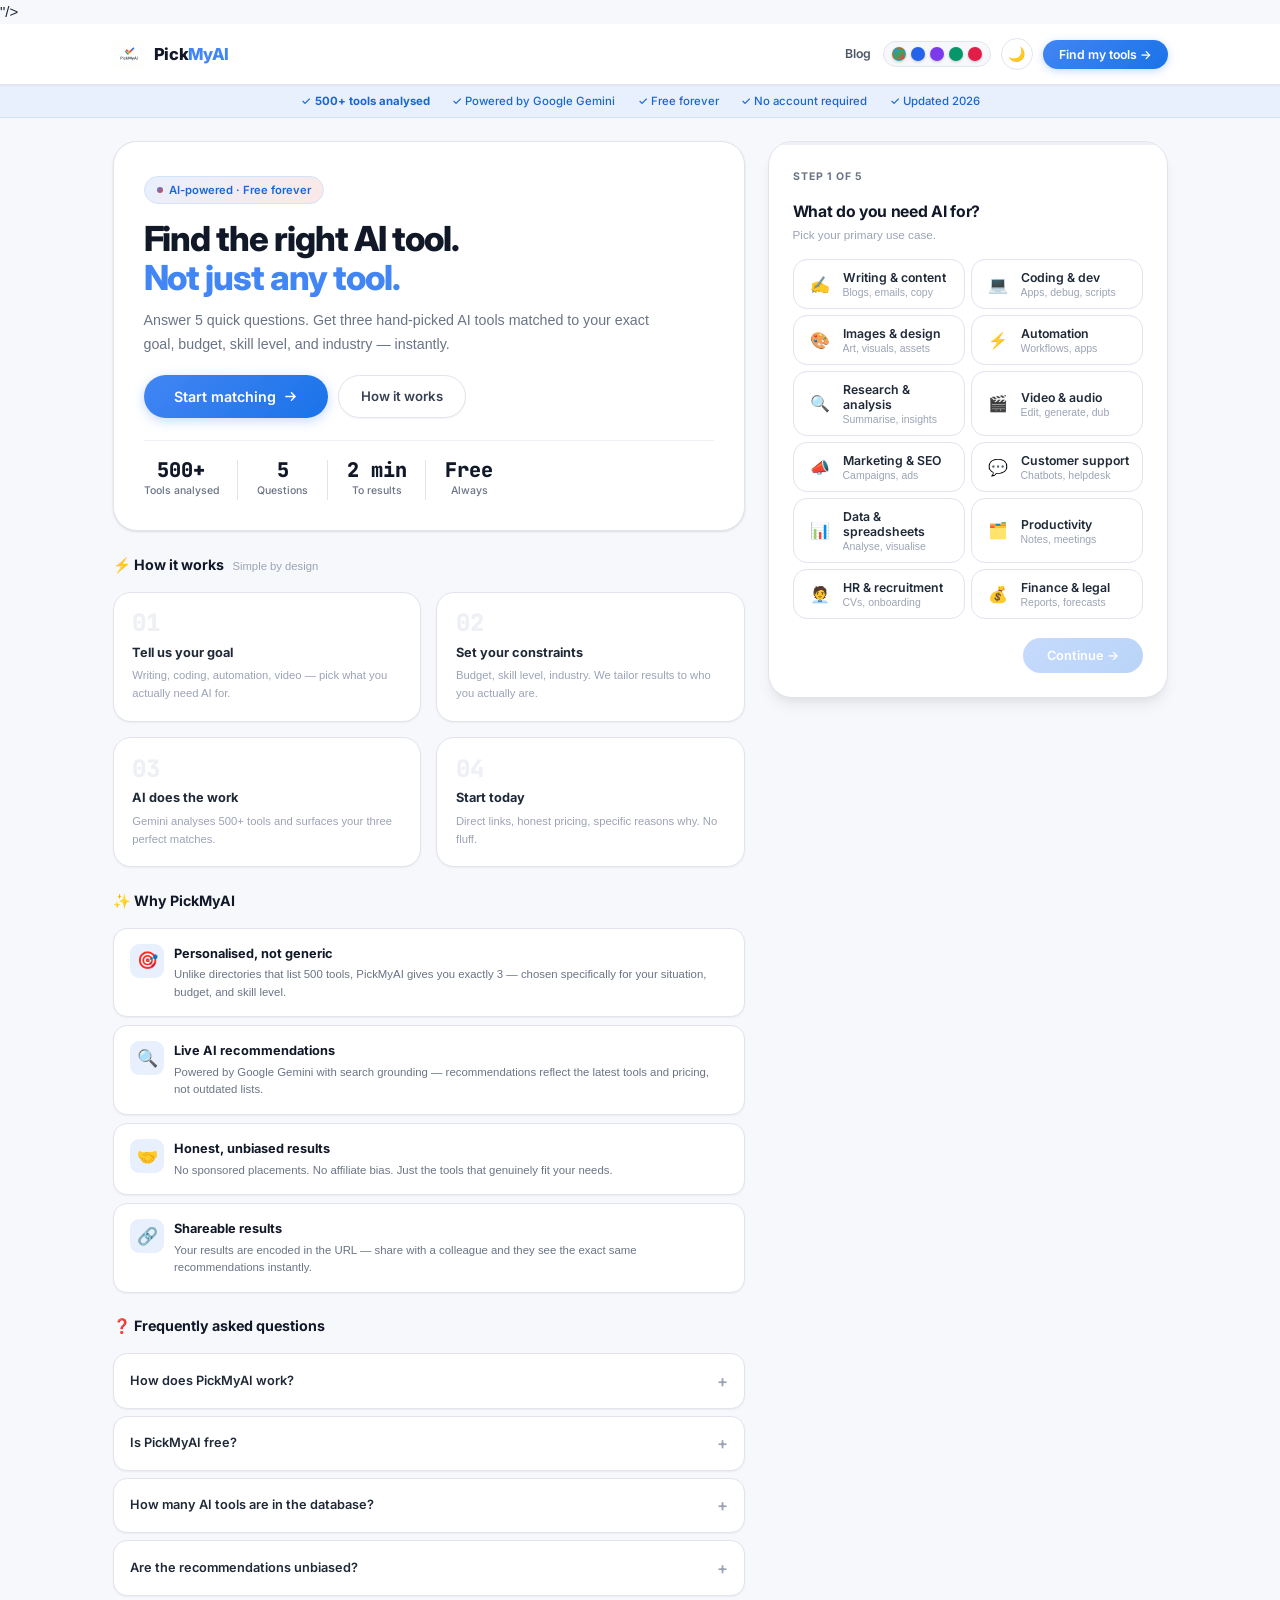
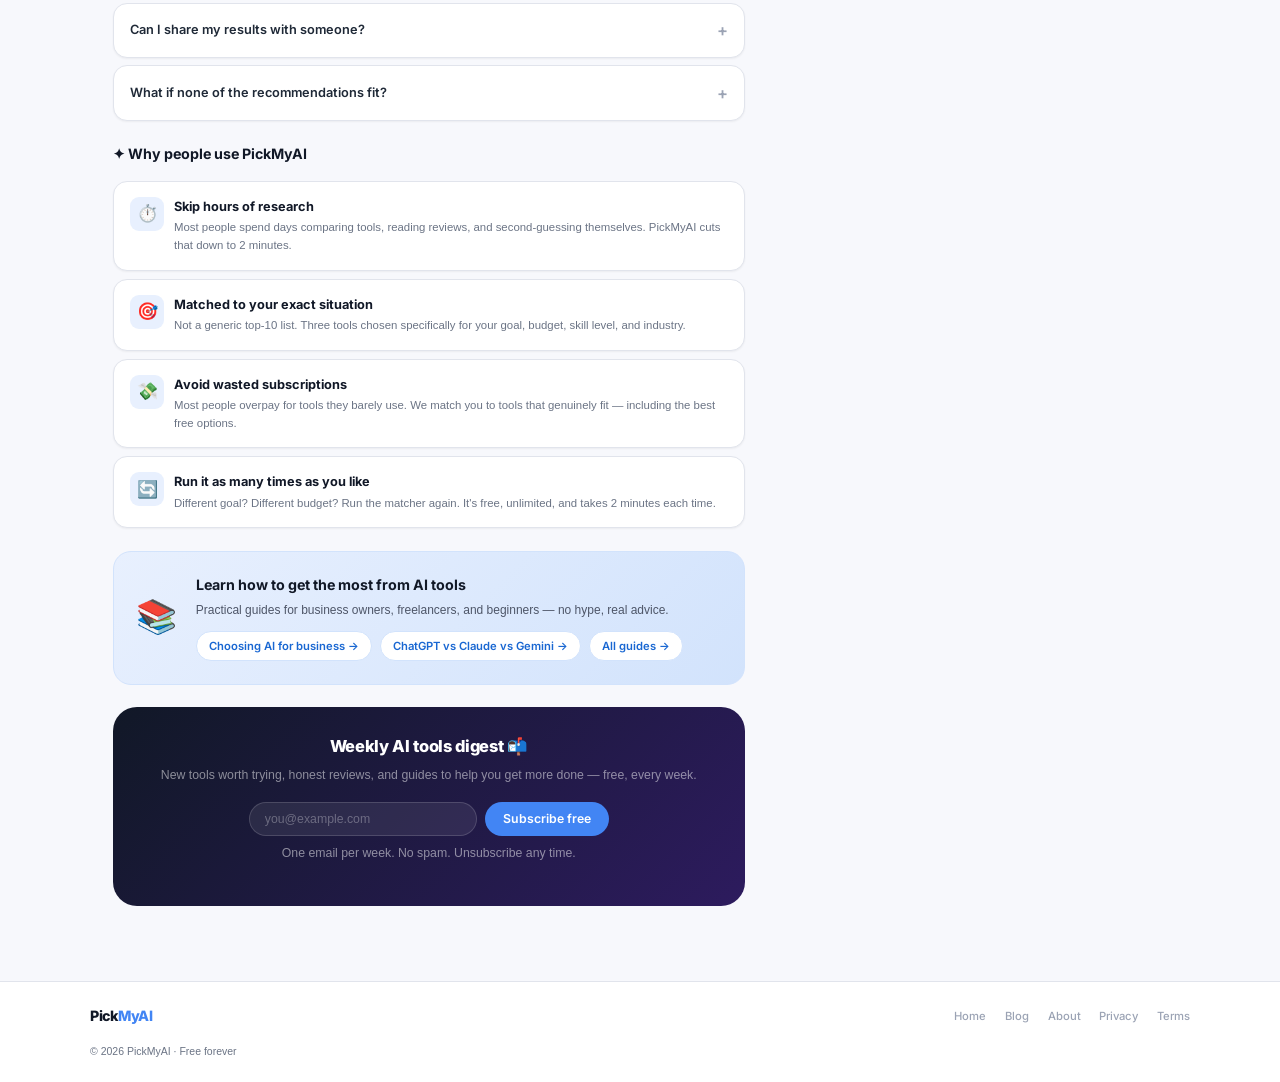
==== commit 7ca9a941: "purge and fix, icons" ====
--- a/index.html
+++ b/index.html
@@ -45,7 +45,8 @@
 <link href="https://fonts.googleapis.com/css2?family=Inter:wght@400;500;600;700;800&family=JetBrains+Mono:wght@400&display=swap" rel="stylesheet" media="print" onload="this.media='all'"/>
 <noscript><link href="https://fonts.googleapis.com/css2?family=Inter:wght@400;500;600;700;800&family=JetBrains+Mono:wght@400&display=swap" rel="stylesheet"/></noscript>
 <link rel="stylesheet" href="css/style.min.css"/>
-<link rel="icon" type="image/svg+xml" href="data:image/svg+xml,<svg xmlns='http://www.w3.org/2000/svg' viewBox='0 0 100 100'><rect width='100' height='100' rx='22' fill='%234285f4'/><circle cx='30' cy='30' r='16' fill='%23fff'/><circle cx='70' cy='30' r='16' fill='%23ea4335'/><circle cx='30' cy='70' r='16' fill='%2334a853'/><circle cx='70' cy='70' r='16' fill='%23fbbc04'/></svg>"/>
+<link rel="apple-touch-icon" href="/icons/logo.png"/>
+<link rel="icon" type="image/png" href="/icons/logo.png"/><rect width='100' height='100' rx='22' fill='%234285f4'/><circle cx='30' cy='30' r='16' fill='%23fff'/><circle cx='70' cy='30' r='16' fill='%23ea4335'/><circle cx='30' cy='70' r='16' fill='%2334a853'/><circle cx='70' cy='70' r='16' fill='%23fbbc04'/></svg>"/>
 <link rel="manifest" href="/manifest.json"/>
 <meta name="theme-color" content="#4285f4"/>
 <meta name="mobile-web-app-capable" content="yes"/>
@@ -65,13 +66,11 @@
 <header class="site-header">
   <div class="header-inner">
     <a class="logo" href="/">
-      <div class="logo-mark">
-        <svg width="18" height="18" viewBox="0 0 18 18" fill="none" xmlns="http://www.w3.org/2000/svg"><circle cx="4.5" cy="4.5" r="3.5" fill="#4285F4"/><circle cx="13.5" cy="4.5" r="3.5" fill="#EA4335"/><circle cx="4.5" cy="13.5" r="3.5" fill="#34A853"/><circle cx="13.5" cy="13.5" r="3.5" fill="#FBBC04"/></svg>
-      </div>
+      <img src="icons/logo.png" alt="PickMyAI logo" height="32" width="32" style="border-radius:8px;object-fit:contain"/>
       <div class="logo-name">Pick<span>MyAI</span></div>
     </a>
     <div class="header-right">
-      <a href="/blog/" class="nav-link">Blog</a>
+      <a href="/blog" class="nav-link">Blog</a>
       <div class="color-switcher" id="color-switcher" title="Change colour theme">
         <button class="color-dot" data-color="google" style="background:linear-gradient(135deg,#4285f4 0%,#34a853 50%,#ea4335 100%)" title="Google" onclick="setColor('google')"></button>
         <button class="color-dot" data-color="ocean" style="background:#2563eb" title="Ocean" onclick="setColor('ocean')"></button>
@@ -263,7 +262,7 @@
           <div class="blog-promo-links">
             <a href="/blog/how-to-choose-ai-tools-for-business.html" class="blog-promo-link">Choosing AI for business →</a>
             <a href="/blog/chatgpt-vs-claude-vs-gemini.html" class="blog-promo-link">ChatGPT vs Claude vs Gemini →</a>
-            <a href="/blog/" class="blog-promo-link">All guides →</a>
+            <a href="/blog" class="blog-promo-link">All guides →</a>
           </div>
         </div>
       </div>
@@ -419,15 +418,16 @@
   <div class="footer-inner">
     <div class="footer-logo">Pick<span>MyAI</span></div>
     <div class="footer-links">
+      <a href="/">Home</a>
+      <a href="/blog">Blog</a>
       <a href="/about">About</a>
       <a href="/privacy">Privacy</a>
       <a href="/terms">Terms</a>
-      <a href="/sitemap.xml">Sitemap</a>
     </div>
     <div class="footer-copy">© 2026 PickMyAI · Free forever</div>
   </div>
 </footer>
 
-<script src="js/main.min.js"></script>
+<script src="js/main.min.js" defer></script>
 </body>
 </html>
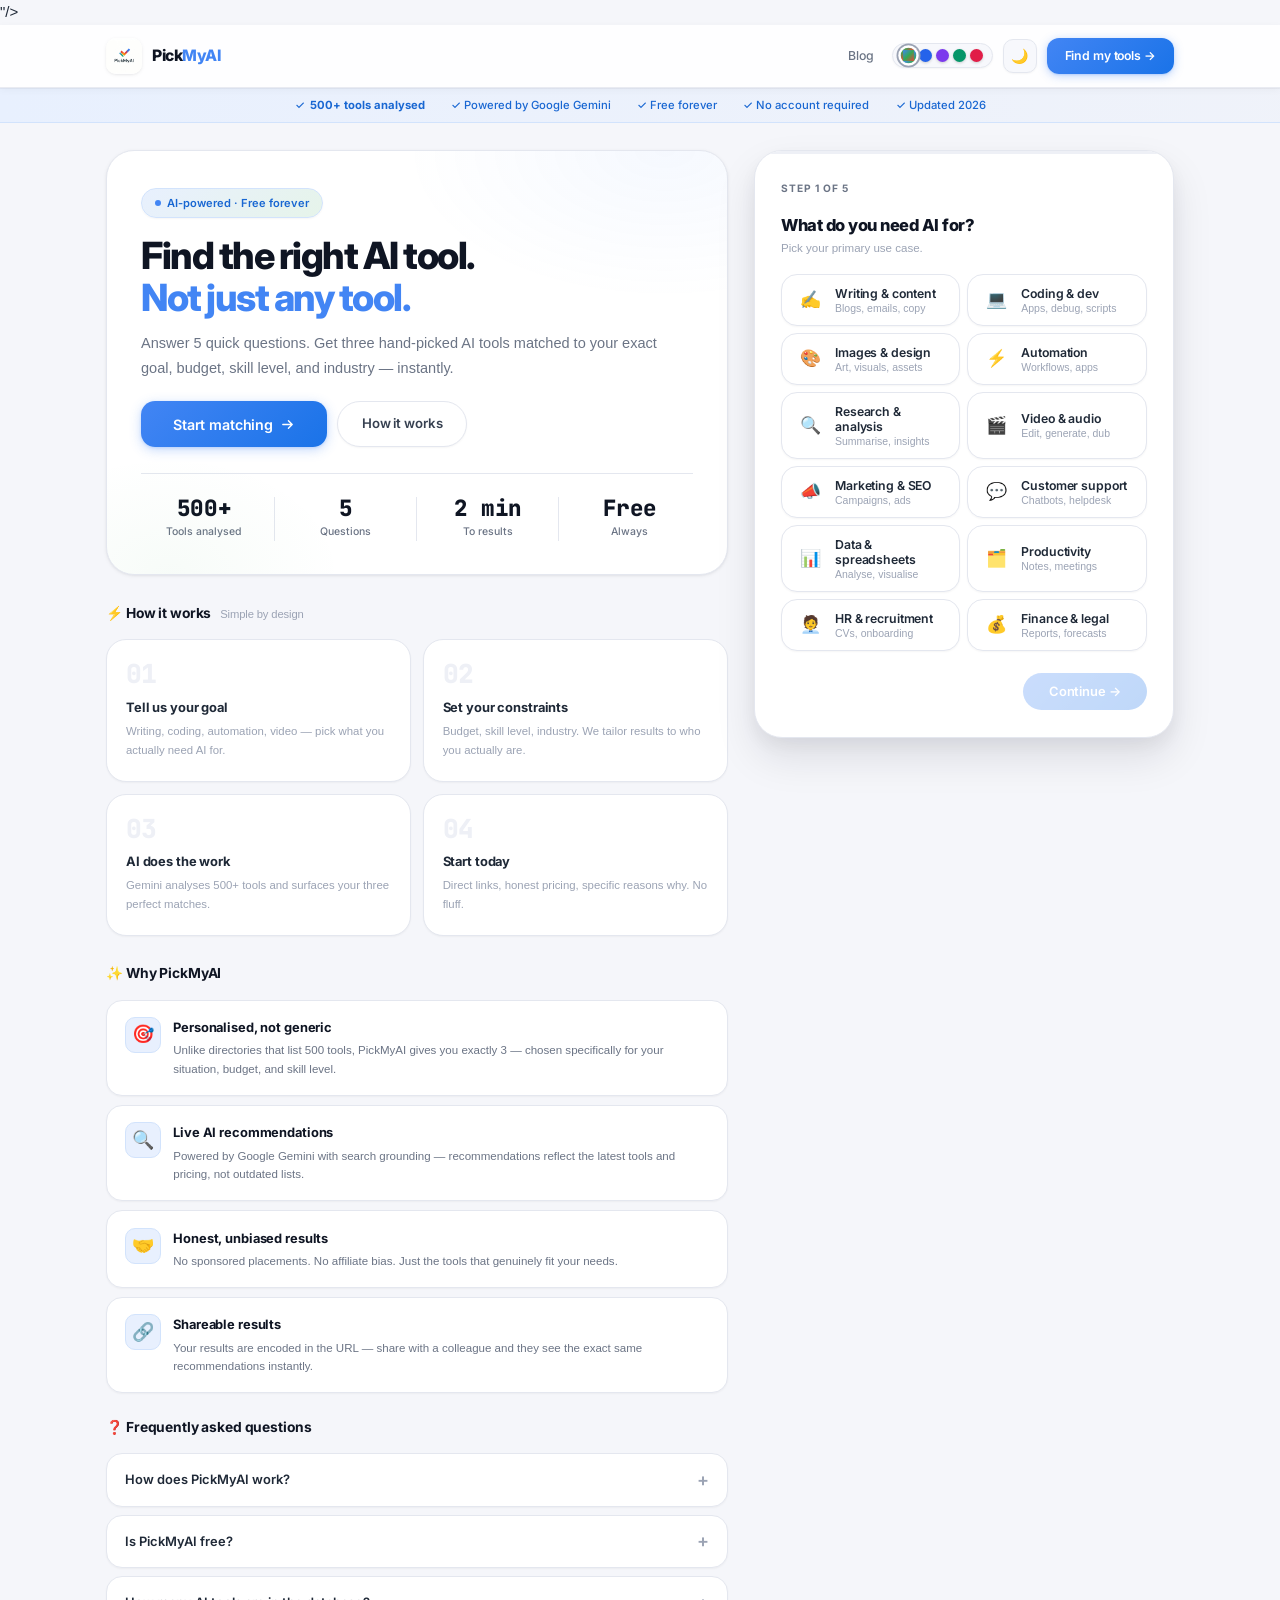
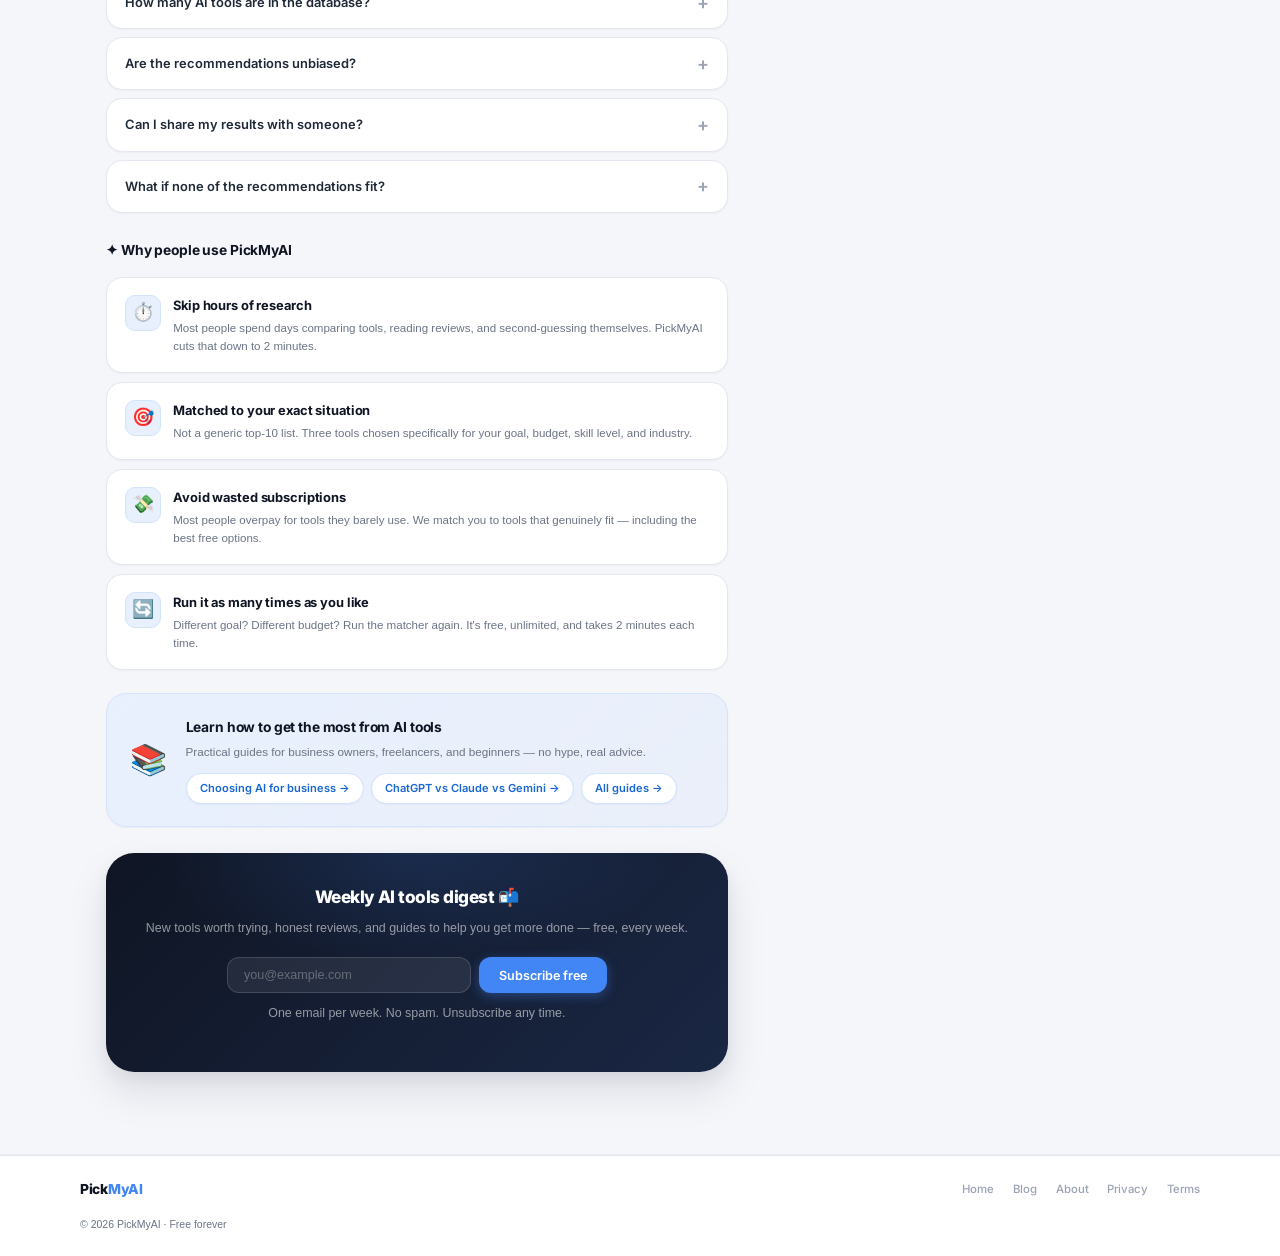
==== commit 3bf22e59: "aa" ====
--- a/index.html
+++ b/index.html
@@ -66,7 +66,7 @@
 <header class="site-header">
   <div class="header-inner">
     <a class="logo" href="/">
-      <img src="icons/logo.png" alt="PickMyAI logo" height="32" width="32" style="border-radius:8px;object-fit:contain"/>
+      <img src="/icons/logo.png" alt="PickMyAI" height="36" width="36" style="height:36px;width:36px;object-fit:contain;flex-shrink:0"/>
       <div class="logo-name">Pick<span>MyAI</span></div>
     </a>
     <div class="header-right">
@@ -79,7 +79,7 @@
         <button class="color-dot" data-color="rose" style="background:#e11d48" title="Rose" onclick="setColor('rose')"></button>
       </div>
       <button class="theme-btn" id="theme-btn" aria-label="Toggle dark mode">🌙</button>
-      <button class="btn-cta" onclick="document.getElementById('matcher-card').scrollIntoView({behavior:'smooth',block:'center'})">Find my tools →</button>
+      <a href="/" class="btn-cta" style="text-decoration:none">Find my tools →</a>
     </div>
   </div>
 </header>
@@ -260,8 +260,8 @@
           <div class="blog-promo-title">Learn how to get the most from AI tools</div>
           <div class="blog-promo-desc">Practical guides for business owners, freelancers, and beginners — no hype, real advice.</div>
           <div class="blog-promo-links">
-            <a href="/blog/how-to-choose-ai-tools-for-business.html" class="blog-promo-link">Choosing AI for business →</a>
-            <a href="/blog/chatgpt-vs-claude-vs-gemini.html" class="blog-promo-link">ChatGPT vs Claude vs Gemini →</a>
+            <a href="/blog/how-to-choose-ai-tools-for-business" class="blog-promo-link">Choosing AI for business →</a>
+            <a href="/blog/chatgpt-vs-claude-vs-gemini" class="blog-promo-link">ChatGPT vs Claude vs Gemini →</a>
             <a href="/blog" class="blog-promo-link">All guides →</a>
           </div>
         </div>
--- a/css/style.min.css
+++ b/css/style.min.css
@@ -1 +1 @@
-@keyframes stepIn{0%{opacity:0;transform:translateY(8px)}to{opacity:1;transform:translateY(0)}}@keyframes fadeIn{0%{opacity:0}to{opacity:1}}@keyframes spin{to{transform:rotate(360deg)}}@keyframes pulse{0%,to{opacity:1;transform:scale(1)}50%{opacity:.4;transform:scale(.7)}}@keyframes shimmer{0%{background-position:200%0}to{background-position:-200%0}}@font-face{font-family:"Inter";font-display:swap;src:local("Inter")}@font-face{font-family:"JetBrains Mono";font-display:swap;src:local("JetBrains Mono")}:root,[data-theme-color=google]{--brand:#4285f4;--brand-dark:#1a73e8;--brand-light:#e8f0fe;--brand-mid:#d2e3fc;--brand-text:#1967d2;--brand-rgb:66,133,244;--g-blue:#4285f4;--g-green:#34a853;--g-yellow:#fbbc04;--g-red:#ea4335}[data-theme-color=violet]{--brand:#7c3aed;--brand-dark:#6d28d9;--brand-light:#f5f3ff;--brand-mid:#ede9fe;--brand-text:#5b21b6;--brand-rgb:124,58,237}[data-theme-color=rose]{--brand:#e11d48;--brand-dark:#be123c;--brand-light:#fff1f2;--brand-mid:#ffe4e6;--brand-text:#9f1239;--brand-rgb:225,29,72}[data-theme-color=ocean]{--brand:#2563eb;--brand-dark:#1d4ed8;--brand-light:#eff6ff;--brand-mid:#dbeafe;--brand-text:#1e40af;--brand-rgb:37,99,235}[data-theme-color=forest]{--brand:#059669;--brand-dark:#047857;--brand-light:#ecfdf5;--brand-mid:#d1fae5;--brand-text:#065f46;--brand-rgb:5,150,105}*,::after,::before{box-sizing:border-box;margin:0;padding:0}:root{--white:#ffffff;--bg:#f7f8fc;--gray-50:#f7f8fc;--gray-100:#eef0f5;--gray-200:#e1e4ec;--gray-300:#cdd1db;--gray-400:#9ba3b4;--gray-500:#6b7485;--gray-600:#4e5668;--gray-700:#374151;--gray-800:#1f2937;--gray-900:#111827;--green:#16a34a;--green-light:#f0fdf4;--green-mid:#bbf7d0;--red:#dc2626;--red-light:#fef2f2;--gold:#d97706;--gold-light:#fffbeb;--pink:#ec4899;--pink-light:#fdf2f8;--teal:#0891b2;--teal-light:#ecfeff;--shadow-xs:0 1px 2px rgba(0,0,0,0.05);--shadow-sm:0 1px 3px rgba(0,0,0,0.08),0 1px 2px rgba(0,0,0,0.04);--shadow:0 4px 6px -1px rgba(0,0,0,0.07),0 2px 4px -1px rgba(0,0,0,0.04);--shadow-md:0 10px 15px -3px rgba(0,0,0,0.07),0 4px 6px -2px rgba(0,0,0,0.04);--shadow-lg:0 20px 25px -5px rgba(0,0,0,0.07),0 10px 10px -5px rgba(0,0,0,0.03);--radius-sm:6px;--radius:10px;--radius-lg:14px;--radius-xl:18px;--radius-2xl:24px;--ease:cubic-bezier(0.4,0,0.2,1)}html{font-size:15px;scroll-behavior:smooth}body{font-family:"Inter",-apple-system,BlinkMacSystemFont,sans-serif;background:var(--bg);color:var(--gray-800);line-height:1.6;-webkit-font-smoothing:antialiased}a{text-decoration:none}a:hover{text-decoration:underline}.site-header{background:rgba(255,255,255,.92);backdrop-filter:blur(12px);-webkit-backdrop-filter:blur(12px);border-bottom:1px solid var(--gray-200);position:sticky;top:0;z-index:200;box-shadow:var(--shadow-xs)}.header-inner{max-width:1100px;margin:0 auto;padding:0 1.5rem;gap:1rem;height:60px}.header-inner,.logo,.logo-mark{display:flex;align-items:center}.logo{gap:9px;text-decoration:none;flex-shrink:0}.logo-mark{width:32px;height:32px;background:#fff;border:1.5px solid var(--gray-200);border-radius:9px;justify-content:center;font-size:16px;box-shadow:0 2px 8px rgba(0,0,0,.1);font-weight:800;letter-spacing:-1px;font-family:"Inter",sans-serif}[data-theme-color=google] .logo-mark{background:#fff;border-color:var(--gray-200)}.logo-name{font-size:1.1rem;font-weight:800;color:var(--gray-900);letter-spacing:-.02em}.logo-name span,a,h1 span{color:var(--brand)}[data-theme-color=google] .logo-name .g-blue{color:#4285f4}[data-theme-color=google] .logo-name .g-red{color:#ea4335}.header-right{display:flex;align-items:center;gap:10px;margin-left:auto}.nav-link{font-size:.82rem;font-weight:600;color:var(--gray-600);text-decoration:none;padding:6px 2px;transition:color .15s var(--ease)}.footer-links a:hover,.nav-link:hover{color:var(--brand);text-decoration:none}.color-switcher{display:flex;align-items:center;gap:5px;background:var(--gray-50);border:1px solid var(--gray-200);border-radius:100px;padding:5px 8px}.color-dot{width:14px;height:14px;border-radius:50%;border:2px solid transparent;padding:0;flex-shrink:0;display:block;box-shadow:0 1px 3px rgba(0,0,0,.2)}.color-dot:hover{transform:scale(1.25)}.color-dot.active{border-color:var(--gray-600);transform:scale(1.2);box-shadow:0 0 0 2px white,0 0 0 3px var(--gray-400)}[data-theme=dark] .color-dot.active{border-color:var(--gray-300);box-shadow:0 0 0 2px var(--gray-100),0 0 0 3px var(--gray-300)}[data-theme=dark] .color-switcher{background:var(--gray-100);border-color:var(--gray-200)}.btn-cta,.color-dot,.theme-btn{cursor:pointer;transition:all .15s var(--ease)}.theme-btn{width:32px;height:32px;border-radius:50%;display:flex;align-items:center;justify-content:center;background:0 0;border:1px solid var(--gray-200);font-size:14px;color:var(--gray-500)}.theme-btn:hover{background:var(--gray-100)}.btn-cta{background:var(--brand);color:#fff;border:0;padding:7px 16px;border-radius:20px;font-size:.82rem;font-weight:600;font-family:"Inter",sans-serif;box-shadow:0 2px 8px rgba(var(--brand-rgb),.3)}.btn-cta:hover,.btn-primary:hover{background:var(--brand-dark);transform:translateY(-1px)}.trust-bar,.trust-item{display:flex;align-items:center}.trust-bar{background:var(--brand-light);border-bottom:1px solid var(--brand-mid);padding:7px 1.5rem;justify-content:center;gap:1.5rem;flex-wrap:wrap;font-size:.76rem;color:var(--brand-text);font-weight:500}.trust-item{gap:4px}.page-wrap{max-width:1100px;margin:0 auto;padding:1.5rem}.two-col{display:grid;grid-template-columns:1fr 400px;gap:1.5rem;align-items:start}.btn{display:inline-flex;align-items:center;gap:7px;padding:10px 22px;border-radius:100px;font-family:"Inter",sans-serif;font-size:.88rem;font-weight:600;cursor:pointer;border:0;transition:all .18s var(--ease);white-space:nowrap;text-decoration:none}.btn-primary{background:var(--brand);color:#fff;box-shadow:0 3px 12px rgba(var(--brand-rgb),.3)}.btn-primary:hover{text-decoration:none;color:#fff}.btn-secondary{background:var(--white);color:var(--gray-700);border:1.5px solid var(--gray-200);box-shadow:var(--shadow-xs)}.btn-secondary:hover{border-color:var(--gray-300);background:var(--gray-50);text-decoration:none}.btn-lg{padding:13px 30px;font-size:.95rem}.badge{display:inline-flex;align-items:center;gap:4px;padding:3px 10px;border-radius:100px;font-size:.7rem;font-weight:700;letter-spacing:.04em;text-transform:uppercase;white-space:nowrap}.badge-best{background:linear-gradient(135deg,var(--brand-light),var(--brand-mid));color:var(--brand-text)}.badge-alt{background:var(--green-light);color:var(--green)}.badge-power{background:var(--pink-light);color:var(--pink)}.matcher-card{background:var(--white);border:1px solid var(--gray-200);border-radius:var(--radius-2xl);box-shadow:var(--shadow-md);overflow:hidden;position:sticky;top:76px}.matcher-prog{height:3px;background:var(--gray-100)}.matcher-prog-fill{height:3px;background:linear-gradient(90deg,var(--brand),#a78bfa);width:0%;transition:width .4s var(--ease)}[data-theme-color=google] .matcher-prog-fill{background:linear-gradient(90deg,#4285f4,#34a853,#fbbc04,#ea4335)}[data-theme-color=google] .btn-cta,[data-theme-color=google] .btn-next,[data-theme-color=google] .btn-primary{background:linear-gradient(135deg,#4285f4,#1a73e8)}[data-theme-color=google] .hero-badge{background:linear-gradient(135deg,#e8f0fe,#fce8e6);border-color:#d2e3fc}[data-theme-color=google] .hero-badge::before{background:linear-gradient(135deg,#4285f4,#ea4335)}.matcher-body{padding:1.6rem}.step{display:none}.step.active{display:block;animation:stepIn .25s var(--ease)}.step-meta{display:flex;justify-content:space-between;align-items:center;margin-bottom:1.1rem}.step-label{font-size:.7rem;font-weight:700;letter-spacing:.1em;text-transform:uppercase}.step-back{background:0 0;border:0;cursor:pointer;font-size:.78rem;color:var(--gray-400);font-family:"Inter",sans-serif;padding:0;transition:color .15s}.step-back:hover{color:var(--gray-700)}.step-back[hidden]{visibility:hidden;pointer-events:none}.step-q{font-size:1.05rem;font-weight:700;color:var(--gray-900);margin-bottom:3px;letter-spacing:-.02em;line-height:1.3}.step-hint{font-size:.78rem;color:var(--gray-400);margin-bottom:1rem}.opts,.opts-2{gap:6px;margin-bottom:1rem}.opts{display:flex;flex-direction:column}.opts-2{display:grid;grid-template-columns:1fr 1fr}.opt{display:flex;align-items:center;gap:10px;padding:10px 13px;border:1.5px solid var(--gray-200);border-radius:var(--radius-lg);cursor:pointer;background:var(--white);color:var(--gray-700);font-family:"Inter",sans-serif;text-align:left;width:100%;transition:all .15s var(--ease)}.opt.sel,.opt:hover{border-color:var(--brand);background:var(--brand-light)}.opt:hover{transform:translateX(2px)}.opt.sel{box-shadow:0 0 0 3px rgba(var(--brand-rgb),.1)}.opt-ico{font-size:16px;width:26px;text-align:center;flex-shrink:0}.opt-body{flex:1;min-width:0}.opt-t{font-size:.82rem;font-weight:600;display:block;color:var(--gray-800);margin-bottom:1px}.opt-d{font-size:.7rem;color:var(--gray-400);display:block;white-space:nowrap;overflow:hidden;text-overflow:ellipsis}.opt.sel .opt-d,.opt.sel .opt-t{color:var(--brand-text)}.opt.sel .opt-d{opacity:.7}.step-foot{display:flex;justify-content:flex-end;padding-top:4px}.btn-next{background:var(--brand);color:#fff;border:0;padding:10px 24px;border-radius:100px;font-family:"Inter",sans-serif;font-size:.85rem;font-weight:600;cursor:pointer;transition:all .18s var(--ease);display:flex;align-items:center;gap:6px;box-shadow:0 3px 12px rgba(var(--brand-rgb),.3)}.btn-next:hover{background:var(--brand-dark);transform:translateY(-1px)}.btn-next:disabled{opacity:.3;cursor:not-allowed;transform:none;box-shadow:none}.loading{display:none;flex-direction:column;align-items:center;justify-content:center;padding:2.5rem 0;gap:1rem;text-align:center}.loading.on{display:flex;animation:fadeIn .2s ease}.spinner{width:36px;height:36px;border:2px solid var(--gray-200);border-top-color:var(--brand);border-radius:50%;animation:spin .7s linear infinite}.loading-h{font-size:.95rem;font-weight:700;color:var(--gray-900)}.loading-p{font-size:.78rem;color:var(--gray-400)}.results{display:none}.results.on{display:block;animation:stepIn .3s ease}.results-h{font-size:1rem;font-weight:700;color:var(--gray-900);margin-bottom:3px}.results-sub{font-size:.72rem;color:var(--gray-400);margin-bottom:1rem}.tool-list{display:flex;flex-direction:column;gap:8px;margin-bottom:1rem}.tool-item{background:var(--white);border:1.5px solid var(--gray-200);border-radius:var(--radius-lg);padding:13px 15px;transition:all .18s var(--ease)}.tool-item:hover{border-color:var(--brand);transform:translateY(-1px);box-shadow:var(--shadow)}.tool-item.top{border-color:var(--brand);background:var(--brand-light)}.tool-head{display:flex;align-items:flex-start;justify-content:space-between;gap:10px;margin-bottom:6px}.tool-name{font-size:.95rem;font-weight:700;color:var(--gray-900)}.tool-item.top .tool-name{color:var(--brand-text)}.tool-tag{font-size:.7rem;color:var(--gray-400);margin-top:1px}.tool-item.top .tool-tag{color:var(--brand-text);opacity:.6}.tool-why{font-size:.78rem;color:var(--gray-600);line-height:1.55;margin-bottom:9px}.tool-item.top .tool-price,.tool-item.top .tool-why{color:var(--brand-text)}.tool-foot{display:flex;align-items:center;justify-content:space-between;flex-wrap:wrap;gap:6px}.tool-price{font-size:.78rem;font-weight:600;color:var(--gray-700);font-family:"JetBrains Mono",monospace}.tool-link{font-size:.72rem;font-weight:600;color:var(--brand);border:1px solid var(--brand-mid);padding:4px 11px;border-radius:100px;transition:all .15s;display:inline-flex;align-items:center;gap:3px}.tool-link:hover{border-color:var(--brand);text-decoration:none}.tool-item.top .tool-link{border-color:rgba(var(--brand-rgb),.4);color:var(--brand-text)}.tool-item.top .tool-link:hover,.tool-link:hover{background:var(--brand);color:#fff}.results-actions{display:flex;gap:8px;flex-wrap:wrap}.btn-restart,.btn-share{background:0 0;border:1px solid var(--gray-200);color:var(--gray-500);padding:7px 16px;border-radius:100px;font-family:"Inter",sans-serif;font-size:.78rem;font-weight:600;cursor:pointer;transition:all .15s}.btn-restart:hover{border-color:var(--gray-400);color:var(--gray-700)}.btn-share{border:1px solid var(--brand-mid);color:var(--brand)}.btn-share:hover{background:var(--brand);color:#fff;border-color:var(--brand)}.hero{background:var(--white);border:1px solid var(--gray-200);border-radius:var(--radius-2xl);padding:2.25rem 2rem 2rem;margin-bottom:1.5rem;box-shadow:var(--shadow-sm)}.hero-badge{display:inline-flex;align-items:center;gap:6px;background:var(--brand-light);color:var(--brand-text);border:1px solid var(--brand-mid);padding:4px 12px;border-radius:100px;font-size:.75rem;font-weight:600;margin-bottom:1rem}.hero-badge::before{content:"";width:6px;height:6px;background:var(--brand);border-radius:50%;animation:pulse 2s infinite}.hero-stat span,h1{font-weight:800;color:var(--gray-900)}h1{font-size:clamp(1.6rem,3vw,2.3rem);letter-spacing:-.03em;line-height:1.15;margin-bottom:.75rem}.hero-p{font-size:.95rem;color:var(--gray-500);line-height:1.65;margin-bottom:1.25rem;max-width:520px}.hero-stats{display:flex;gap:1.25rem;margin-top:1.5rem;padding-top:1.25rem;border-top:1px solid var(--gray-100);flex-wrap:wrap}.hero-stat{text-align:center}.hero-stat span{font-size:1.35rem;display:block;line-height:1;font-family:"JetBrains Mono",monospace}.hero-stat small{font-size:.7rem;font-weight:500;margin-top:3px;display:block}.hero-divider{width:1px;background:var(--gray-200);align-self:stretch}.how-grid{display:grid;grid-template-columns:repeat(2,1fr);gap:1rem;margin-bottom:1.5rem}.how-card{background:var(--white);border:1px solid var(--gray-200);border-radius:var(--radius-xl);padding:1.25rem;box-shadow:var(--shadow-xs);transition:all .18s var(--ease)}.how-card:hover{border-color:var(--brand-mid);box-shadow:var(--shadow)}.how-num{font-size:1.6rem;font-weight:800;color:var(--gray-100);line-height:1;margin-bottom:.5rem;font-family:"JetBrains Mono",monospace}.how-t{font-size:.85rem;font-weight:700;color:var(--gray-800);margin-bottom:3px}.how-d{font-size:.75rem;color:var(--gray-400);line-height:1.6}.features-list{display:flex;flex-direction:column;gap:8px;margin-bottom:1.5rem}.feature-item{display:flex;align-items:flex-start;gap:10px;background:var(--white);border:1px solid var(--gray-200);border-radius:var(--radius-lg);padding:1rem 1.1rem;box-shadow:var(--shadow-xs)}.feature-ico{width:34px;height:34px;border-radius:9px;display:flex;align-items:center;justify-content:center;font-size:17px;flex-shrink:0;background:var(--brand-light)}.feature-t{font-size:.85rem;font-weight:700;color:var(--gray-900);margin-bottom:2px}.feature-d{font-size:.76rem;color:var(--gray-500);line-height:1.55}.faq-list{display:flex;flex-direction:column;gap:7px;margin-bottom:1.5rem}.faq-item{background:var(--white);border:1px solid var(--gray-200);border-radius:var(--radius-lg);overflow:hidden;box-shadow:var(--shadow-xs)}.faq-q{padding:.9rem 1.1rem;font-size:.85rem;font-weight:600;color:var(--gray-800);cursor:pointer;display:flex;align-items:center;justify-content:space-between;gap:10px;transition:background .15s;list-style:none}.faq-q:hover{background:var(--gray-50)}.faq-q::after{content:"+";font-size:1.1rem;color:var(--gray-400);flex-shrink:0;transition:transform .2s}.faq-item.open .faq-q::after{transform:rotate(45deg)}.faq-a{max-height:0;overflow:hidden;transition:max-height .3s var(--ease);font-size:.8rem;color:var(--gray-600);line-height:1.7}.faq-item.open .faq-a{max-height:400px}.faq-a-inner{padding:0 1.1rem 1rem}.email-box{background:linear-gradient(135deg,var(--gray-900),#2d1b5e);border-radius:var(--radius-2xl);padding:1.75rem;text-align:center;margin-bottom:1.5rem;color:#fff}.email-box h3{font-size:1.1rem;font-weight:800;margin-bottom:6px;letter-spacing:-.02em}.email-box p{font-size:.82rem;opacity:.5;margin-bottom:1.1rem;line-height:1.6}.email-row{display:flex;gap:8px;max-width:360px;margin:0 auto;flex-wrap:wrap}.email-in{flex:1;min-width:160px;background:rgba(255,255,255,.08);border:1px solid rgba(255,255,255,.15);color:#fff;padding:9px 15px;border-radius:100px;font-family:"Inter",sans-serif;font-size:.82rem;outline:0}.email-in::placeholder{color:rgba(255,255,255,.3)}.email-in:focus{border-color:rgba(255,255,255,.4)}.email-btn{background:var(--brand);color:#fff;border:0;padding:9px 18px;border-radius:100px;font-family:"Inter",sans-serif;font-size:.82rem;font-weight:600;cursor:pointer;white-space:nowrap;transition:all .15s}.email-btn:hover{background:var(--brand-dark)}.email-note{font-size:.68rem;opacity:.3;margin-top:8px}.section-header{display:flex;align-items:center;gap:10px;margin-bottom:1rem}.section-title{font-size:.95rem;font-weight:700;color:var(--gray-900);flex:1}.footer-links a,.section-title span{font-size:.75rem;color:var(--gray-400)}.section-title span{font-weight:400;margin-left:6px}[data-theme=dark]{--bg:#0f1117;--white:#1a1d27;--gray-50:#1a1d27;--gray-100:#21253a;--gray-200:#2a2f45;--gray-300:#373d56;--gray-400:#6b7280;--gray-500:#9ca3af;--gray-600:#d1d5db;--gray-700:#e5e7eb;--gray-800:#f3f4f6;--gray-900:#f9fafb}[data-theme=dark] .site-header{background:rgba(15,17,23,.92);border-color:var(--gray-200)}[data-theme=dark] .trust-bar{border-color:rgba(var(--brand-rgb),.2)}[data-theme=dark] .opt:hover,[data-theme=dark] .trust-bar{background:rgba(var(--brand-rgb),.12)}[data-theme=dark] .opt.sel{background:rgba(var(--brand-rgb),.15)}[data-theme=dark] .tool-item.top{background:rgba(var(--brand-rgb),.12)}[data-theme=dark] .email-box{background:linear-gradient(135deg,#1a1d27,#2d1b5e)}.site-footer{background:var(--white);border-top:1px solid var(--gray-200);padding:1.5rem;margin-top:2rem}.footer-inner{max-width:1100px;margin:0 auto;display:flex;align-items:center;justify-content:space-between;flex-wrap:wrap;gap:1rem}.footer-logo{font-size:.95rem;font-weight:800;color:var(--gray-900);letter-spacing:-.02em}.footer-logo span{color:var(--brand)}.footer-links{display:flex;gap:1.25rem;flex-wrap:wrap}.footer-links a{font-weight:500}.footer-copy{font-size:.7rem;width:100%}@media (max-width:900px){.two-col{grid-template-columns:1fr}.matcher-card{position:static}}@media (max-width:600px){.header-inner{padding:0 1rem}.page-wrap{padding:1rem}.hero{padding:1.5rem 1.1rem}.hero-stats{gap:1rem}.how-grid{grid-template-columns:1fr}.matcher-body{padding:1.1rem}.opts-2{grid-template-columns:1fr}.trust-bar{gap:.75rem;font-size:.7rem}.footer-inner{flex-direction:column;align-items:flex-start}}@media (prefers-reduced-motion:reduce){*,::after,::before{animation-duration:.01ms!important;transition-duration:.01ms!important}}.back-top,.reading-prog{position:fixed;pointer-events:none}.back-top{bottom:1.5rem;right:1.5rem;z-index:500;width:40px;height:40px;border-radius:50%;background:var(--brand);color:#fff;border:0;display:flex;align-items:center;justify-content:center;font-size:16px;cursor:pointer;box-shadow:0 4px 16px rgba(var(--brand-rgb),.35);opacity:0;transition:all .25s var(--ease)}.back-top.show{opacity:1;pointer-events:all}.back-top:hover{transform:translateY(-2px);box-shadow:0 6px 20px rgba(var(--brand-rgb),.45)}.reading-prog{top:0;left:0;z-index:300;height:3px;width:0%;background:linear-gradient(90deg,var(--brand),#a78bfa);transition:width .1s linear}[data-theme-color=google] .reading-prog{background:linear-gradient(90deg,#4285f4,#34a853,#fbbc04,#ea4335)}.btn-copy{background:0 0;border:1px solid var(--gray-200);color:var(--gray-500);padding:7px 16px;border-radius:100px;font-family:"Inter",sans-serif;font-size:.78rem;font-weight:600;cursor:pointer;transition:all .15s;display:flex;align-items:center;gap:5px}.btn-copy:hover{border-color:var(--brand);color:var(--brand)}.btn-copy.copied{border-color:var(--green);color:var(--green);background:var(--green-light)}.skeleton{background:linear-gradient(90deg,var(--gray-100) 25%,var(--gray-50) 50%,var(--gray-100) 75%);background-size:200% 100%;animation:shimmer 1.4s infinite;border-radius:6px}.skeleton-card{background:var(--white);border:1.5px solid var(--gray-200);border-radius:var(--radius-lg);padding:13px 15px;margin-bottom:8px}.skeleton-line{height:12px;margin-bottom:8px}.skeleton-line.w-60{width:60%}.skeleton-line.w-80{width:80%}.skeleton-line.w-40{width:40%}.skeleton-line.w-100{width:100%}.error-state{text-align:center;padding:1.5rem 0;display:none}.error-state.show{display:block;animation:stepIn .25s ease}.error-emoji{font-size:2rem;margin-bottom:.75rem}.error-title{font-size:.95rem;font-weight:700;color:var(--gray-900);margin-bottom:.4rem}.error-msg{font-size:.8rem;color:var(--gray-400);margin-bottom:1.25rem;line-height:1.55}.blog-search input,.btn-retry{border-radius:100px;font-family:"Inter",sans-serif;font-size:.85rem}.btn-retry{background:var(--brand);color:#fff;border:0;padding:10px 24px;font-weight:600;cursor:pointer;transition:all .15s;box-shadow:0 3px 12px rgba(var(--brand-rgb),.3)}.btn-retry:hover{background:var(--brand-dark);transform:translateY(-1px)}.testimonials{margin-bottom:1.5rem}.testi-grid{display:grid;grid-template-columns:1fr 1fr;gap:1rem}.testi-card{background:var(--white);border:1px solid var(--gray-200);border-radius:var(--radius-xl);padding:1.25rem;box-shadow:var(--shadow-xs);transition:all .18s var(--ease)}.testi-card:hover{border-color:var(--brand-mid);box-shadow:var(--shadow)}.testi-stars{color:#fbbc04;font-size:.75rem;margin-bottom:.6rem;letter-spacing:1px}.testi-text{font-size:.82rem;color:var(--gray-600);line-height:1.65;margin-bottom:.75rem;font-style:italic}.testi-author,.testi-avatar{display:flex;align-items:center}.testi-author{gap:8px}.testi-avatar{width:28px;height:28px;border-radius:50%;background:var(--brand-light);color:var(--brand-text);justify-content:center;font-size:.72rem;font-weight:700;flex-shrink:0}.testi-name{font-size:.78rem;font-weight:600;color:var(--gray-800)}.testi-role{font-size:.7rem;color:var(--gray-400)}.blog-promo{background:linear-gradient(135deg,var(--brand-light),var(--brand-mid));border:1px solid var(--brand-mid);border-radius:var(--radius-xl);padding:1.5rem;margin-bottom:1.5rem;display:flex;align-items:center;gap:1.25rem;flex-wrap:wrap}.blog-promo-icon{font-size:2.2rem;flex-shrink:0}.blog-promo-body{flex:1;min-width:200px}.blog-promo-title{font-size:.95rem;font-weight:700;color:var(--gray-900);margin-bottom:4px}.blog-promo-desc{font-size:.8rem;color:var(--gray-600);line-height:1.55}.blog-promo-links{display:flex;gap:8px;flex-wrap:wrap;margin-top:.75rem}.blog-promo-link{font-size:.75rem;font-weight:600;color:var(--brand-text);background:#fff;border:1px solid var(--brand-mid);padding:5px 12px;border-radius:100px;text-decoration:none;transition:all .15s}.blog-promo-link:hover{background:var(--brand);color:#fff;border-color:var(--brand);text-decoration:none}@media (max-width:680px){.color-switcher,.nav-link{display:none}.header-inner{gap:8px}}@media (max-width:480px){.theme-btn{display:none}}.blog-search{position:relative;margin-bottom:1.25rem}.blog-search input{width:100%;padding:10px 16px 10px 38px;border:1.5px solid var(--gray-200);background:var(--white);color:var(--gray-800);outline:0;transition:border-color .15s}.blog-search input:focus{border-color:var(--brand)}.blog-search input::placeholder{color:var(--gray-400)}.blog-search svg{position:absolute;left:13px;top:50%;transform:translateY(-50%);color:var(--gray-400);pointer-events:none}.author-bio{background:var(--white);border:1px solid var(--gray-200);border-radius:var(--radius-xl);padding:1.25rem;display:flex;gap:1rem;align-items:flex-start;margin-top:2rem;box-shadow:var(--shadow-xs)}.author-avatar{width:48px;height:48px;border-radius:50%;background:linear-gradient(135deg,var(--brand),#a78bfa);display:flex;align-items:center;justify-content:center;font-size:1.2rem;flex-shrink:0;color:#fff;font-weight:700}.author-name{font-size:.88rem;font-weight:700;color:var(--gray-900);margin-bottom:3px}.author-title{font-size:.75rem;color:var(--brand);font-weight:500;margin-bottom:6px}.author-desc{font-size:.78rem;color:var(--gray-500);line-height:1.6}@media (max-width:480px){html{font-size:14px}.header-inner{height:52px;padding:0 1rem;gap:6px}.email-box h3,.logo-name{font-size:1rem}.logo-mark{width:28px;height:28px;border-radius:7px}.btn-cta{padding:6px 12px;font-size:.75rem}.color-switcher,.nav-link{display:none}.theme-btn{width:28px;height:28px;font-size:13px}.trust-bar{justify-content:flex-start;overflow-x:auto;flex-wrap:nowrap;padding:6px 1rem;gap:1rem;-webkit-overflow-scrolling:touch;scrollbar-width:none}.trust-bar::-webkit-scrollbar{display:none}.trust-item{white-space:nowrap;flex-shrink:0}.hero{padding:1.25rem 1rem 1.5rem}.hero-badge{font-size:.7rem;padding:3px 10px;margin-bottom:.75rem}h1{font-size:1.6rem;letter-spacing:-.02em;line-height:1.2;margin-bottom:.6rem}.hero-p{font-size:.88rem;margin-bottom:1.1rem}.hero-btns{flex-direction:column;gap:8px}.hero-btns .btn{width:100%;justify-content:center;padding:12px 20px}.hero-stats{gap:.75rem;padding-top:1rem;margin-top:1.25rem;overflow-x:auto;flex-wrap:nowrap}.hero-stat span{font-size:1.15rem}.hero-stat small{font-size:.65rem}.hero-divider{display:none}.page-wrap{padding:.75rem}.how-grid{grid-template-columns:1fr;gap:.6rem}.how-card{padding:1rem}.how-num{font-size:1.4rem;margin-bottom:.4rem}.how-t{font-size:.82rem}.how-d{font-size:.74rem}.feature-item{padding:.875rem 1rem;gap:8px}.feature-ico{width:30px;height:30px;font-size:15px;border-radius:8px;flex-shrink:0}.feature-t{font-size:.82rem}.feature-d{font-size:.73rem}.matcher-card{border-radius:var(--radius-lg)}.matcher-body{padding:1rem}.step-q{font-size:.95rem}.step-hint{font-size:.74rem;margin-bottom:.85rem}.step-label{font-size:.65rem}.opts-2{grid-template-columns:1fr 1fr;gap:5px}.opt{padding:8px 10px;gap:7px}.opt-ico{font-size:14px;width:22px}.opt-t{font-size:.75rem}.opt-d{font-size:.65rem}.btn-next{padding:9px 20px;font-size:.82rem}.results-h{font-size:.9rem}.results-sub{font-size:.7rem}.tool-item{padding:11px 12px}.tool-name{font-size:.88rem}.tool-tag{font-size:.68rem}.tool-why{font-size:.75rem;margin-bottom:8px}.tool-price{font-size:.74rem}.tool-link{font-size:.7rem;padding:4px 10px}.results-actions{gap:6px;flex-wrap:wrap}.btn-copy,.btn-restart,.btn-share{padding:7px 12px;font-size:.74rem;flex:1;justify-content:center}.faq-q{padding:.8rem 1rem;font-size:.82rem}.faq-a-inner{padding:0 1rem .875rem;font-size:.78rem}.blog-promo{padding:1.1rem;gap:.875rem;flex-direction:column}.blog-promo-icon{font-size:1.8rem}.blog-promo-title{font-size:.88rem}.blog-promo-desc{font-size:.75rem}.blog-promo-link{font-size:.72rem;padding:4px 10px}.email-box{padding:1.5rem 1rem;border-radius:var(--radius-xl)}.email-box p{font-size:.78rem;margin-bottom:1rem}.email-row{flex-direction:column;gap:8px}.email-in{min-width:unset;width:100%;border-radius:100px}.email-btn{width:100%;text-align:center}.site-footer{padding:1.25rem 1rem}.footer-inner{gap:.75rem}.footer-logo{font-size:.88rem}.footer-links{gap:.875rem}.footer-links a{font-size:.72rem}.footer-copy{font-size:.65rem}.blog-hero{padding:1.25rem 1rem}.blog-hero h1{font-size:1.35rem}.blog-hero p{font-size:.82rem}.posts-grid{grid-template-columns:1fr}.cat-tabs{gap:6px;overflow-x:auto;flex-wrap:nowrap;padding-bottom:4px}.cat-tab{white-space:nowrap;flex-shrink:0;padding:6px 14px;font-size:.75rem}.blog-wrap{padding:1rem .875rem}.post-h1{font-size:1.35rem;line-height:1.2}.post-body{font-size:.88rem}.post-body h2{font-size:1.1rem}.post-body h3{font-size:.92rem}.callout,.tip-box,.warn-box{padding:.875rem 1rem;font-size:.82rem}.related-grid{grid-template-columns:1fr}.post-cta{padding:1.25rem}.post-cta h3{font-size:.95rem}.author-bio{flex-direction:column;padding:1rem}.back-top{bottom:1rem;right:1rem;width:36px;height:36px;font-size:14px}}@media (max-width:375px){h1{font-size:1.4rem}.opts-2{grid-template-columns:1fr}.opt{padding:9px 12px}.hero-stats{gap:.6rem}.btn-cta{display:none}}@media (min-width:481px) and (max-width:768px){html{font-size:14.5px}.header-inner{padding:0 1.25rem}.page-wrap{padding:1rem}.hero{padding:1.75rem 1.5rem}h1{font-size:2rem}.hero-stats{gap:1rem}.how-grid,.opts-2{grid-template-columns:1fr 1fr}.matcher-body{padding:1.25rem}.step-q{font-size:1rem}.email-row{flex-direction:column;gap:8px}.email-btn,.email-in{width:100%}.blog-hero h1{font-size:1.6rem}.posts-grid{grid-template-columns:1fr 1fr}.blog-wrap{padding:1.5rem 1rem}.post-h1{font-size:1.6rem}.related-grid{grid-template-columns:1fr 1fr}.color-switcher{display:none}}@media (min-width:769px) and (max-width:1024px){.page-wrap{padding:1.25rem}.two-col{grid-template-columns:1fr 380px;gap:1.25rem}.matcher-card{top:72px}.how-grid,.opts-2{grid-template-columns:1fr 1fr}}@media (hover:none) and (pointer:coarse){.opt{min-height:48px}.btn-copy,.btn-next,.btn-restart,.btn-share{min-height:44px}.cat-tab{min-height:40px}.faq-q{min-height:48px}.theme-btn{min-height:36px;min-width:36px}.tool-link{min-height:34px;padding:6px 14px}}body,html{overflow-x:hidden;max-width:100vw}img,svg,video{max-width:100%}.cat-tabs,.hero-stats,.trust-bar{-webkit-overflow-scrolling:touch}.footer-copy,.hero-stat small,.post-date,.step-label,.swatch-hex{color:var(--gray-500)!important}+@keyframes pulse{0%,to{opacity:1;transform:scale(1)}50%{opacity:.4;transform:scale(.7)}}@keyframes stepIn{0%{opacity:0;transform:translateY(10px)}to{opacity:1;transform:translateY(0)}}@keyframes fadeIn{0%{opacity:0}to{opacity:1}}@keyframes spin{to{transform:rotate(360deg)}}@keyframes shimmer{0%{background-position:200%0}to{background-position:-200%0}}@font-face{font-family:"Inter";font-display:swap;src:local("Inter")}@font-face{font-family:"JetBrains Mono";font-display:swap;src:local("JetBrains Mono")}:root,[data-theme-color=google]{--brand:#4285f4;--brand-dark:#1a73e8;--brand-light:#e8f0fe;--brand-mid:#d2e3fc;--brand-text:#1967d2;--brand-rgb:66,133,244;--g-blue:#4285f4;--g-green:#34a853;--g-yellow:#fbbc04;--g-red:#ea4335}[data-theme-color=violet]{--brand:#7c3aed;--brand-dark:#6d28d9;--brand-light:#f5f3ff;--brand-mid:#ede9fe;--brand-text:#5b21b6;--brand-rgb:124,58,237}[data-theme-color=rose]{--brand:#e11d48;--brand-dark:#be123c;--brand-light:#fff1f2;--brand-mid:#ffe4e6;--brand-text:#9f1239;--brand-rgb:225,29,72}[data-theme-color=ocean]{--brand:#2563eb;--brand-dark:#1d4ed8;--brand-light:#eff6ff;--brand-mid:#dbeafe;--brand-text:#1e40af;--brand-rgb:37,99,235}[data-theme-color=forest]{--brand:#059669;--brand-dark:#047857;--brand-light:#ecfdf5;--brand-mid:#d1fae5;--brand-text:#065f46;--brand-rgb:5,150,105}*,::after,::before{box-sizing:border-box;margin:0;padding:0}:root{--white:#ffffff;--bg:#f5f6fa;--bg-warm:#fafafa;--surface:#ffffff;--surface-2:#f7f8fc;--surface-3:#eef0f6;--border:#e4e7ef;--border-strong:#cdd1db;--gray-50:#f7f8fc;--gray-100:#eef0f5;--gray-200:#e1e4ec;--gray-300:#cdd1db;--gray-400:#9ba3b4;--gray-500:#6b7485;--gray-600:#4e5668;--gray-700:#374151;--gray-800:#1f2937;--gray-900:#0f1523;--green:#16a34a;--green-light:#f0fdf4;--green-mid:#bbf7d0;--red:#dc2626;--red-light:#fef2f2;--gold:#d97706;--gold-light:#fffbeb;--pink:#ec4899;--pink-light:#fdf2f8;--teal:#0891b2;--teal-light:#ecfeff;--shadow-xs:0 1px 2px rgba(15,21,35,0.04);--shadow-sm:0 1px 4px rgba(15,21,35,0.06), 0 1px 2px rgba(15,21,35,0.04);--shadow:0 4px 12px rgba(15,21,35,0.07), 0 2px 4px rgba(15,21,35,0.04);--shadow-md:0 8px 24px rgba(15,21,35,0.08), 0 4px 8px rgba(15,21,35,0.04);--shadow-lg:0 20px 40px rgba(15,21,35,0.1), 0 8px 16px rgba(15,21,35,0.05);--shadow-xl:0 32px 64px rgba(15,21,35,0.12), 0 16px 24px rgba(15,21,35,0.06);--radius-sm:8px;--radius:12px;--radius-lg:16px;--radius-xl:20px;--radius-2xl:28px;--radius-3xl:36px;--ease:cubic-bezier(0.4,0,0.2,1);--ease-spring:cubic-bezier(0.34,1.56,0.64,1);--duration:180ms}html{font-size:15px;scroll-behavior:smooth}body{font-family:"Inter",-apple-system,BlinkMacSystemFont,"Segoe UI",sans-serif;background:var(--bg);color:var(--gray-800);line-height:1.65;-webkit-font-smoothing:antialiased;text-rendering:optimizeLegibility}.nav-link:hover,a{text-decoration:none}a{transition:color var(--duration) var(--ease)}a:hover{text-decoration:underline}body,html{overflow-x:hidden;max-width:100vw}.site-header{background:rgba(255,255,255,.88);backdrop-filter:blur(20px) saturate(180%);-webkit-backdrop-filter:blur(20px) saturate(180%);border-bottom:1px solid rgba(228,231,239,.8);position:sticky;top:0;z-index:200;box-shadow:0 1px 0 rgba(15,21,35,.04),0 2px 8px rgba(15,21,35,.04)}.header-inner,.logo{display:flex;align-items:center}.header-inner{max-width:1120px;margin:0 auto;padding:0 1.75rem;gap:1.25rem;height:62px}.logo{gap:10px;text-decoration:none;flex-shrink:0}.logo img{height:36px;width:36px;border-radius:10px;object-fit:contain;box-shadow:var(--shadow-sm)}.email-box h3,.logo-name{font-weight:800;letter-spacing:-.03em}.logo-name{font-size:1.05rem;color:var(--gray-900)}.logo-name span,a,h1 span{color:var(--brand)}.header-right{display:flex;align-items:center;gap:10px;margin-left:auto}.nav-link{font-size:.82rem;font-weight:500;color:var(--gray-500);text-decoration:none;padding:5px 8px;border-radius:8px;transition:all var(--duration) var(--ease)}.nav-link:hover{color:var(--gray-900);background:var(--surface-2)}.color-switcher{display:flex;align-items:center;gap:4px;background:var(--surface-2);border:1px solid var(--border);border-radius:100px;padding:5px 9px;box-shadow:var(--shadow-xs)}.color-dot{width:13px;height:13px;border-radius:50%;border:2px solid transparent;cursor:pointer;transition:all .2s var(--ease-spring);padding:0;flex-shrink:0;display:block;box-shadow:0 1px 3px rgba(0,0,0,.18)}.color-dot:hover{transform:scale(1.3)}.color-dot.active{transform:scale(1.2);box-shadow:0 0 0 2px white,0 0 0 3.5px var(--gray-400)}[data-theme=dark] .color-dot.active{box-shadow:0 0 0 2px var(--gray-100),0 0 0 3.5px var(--gray-400)}.btn-cta,.theme-btn{cursor:pointer;transition:all var(--duration) var(--ease)}.theme-btn{width:34px;height:34px;border-radius:10px;display:flex;align-items:center;justify-content:center;background:var(--surface-2);border:1px solid var(--border);font-size:14px;box-shadow:var(--shadow-xs)}.theme-btn:hover{background:var(--surface-3);border-color:var(--border-strong)}.btn-cta{background:var(--brand);color:#fff;border:0;padding:8px 18px;border-radius:12px;font-size:.82rem;font-weight:600;font-family:"Inter",sans-serif;box-shadow:0 2px 10px rgba(var(--brand-rgb),.35),0 1px 2px rgba(var(--brand-rgb),.2);letter-spacing:-.01em}.btn-cta:hover{background:var(--brand-dark);transform:translateY(-1px);box-shadow:0 4px 16px rgba(var(--brand-rgb),.4),0 2px 4px rgba(var(--brand-rgb),.2);text-decoration:none;color:#fff}[data-theme-color=google] .btn-cta,[data-theme-color=google] .btn-next,[data-theme-color=google] .btn-primary{background:linear-gradient(135deg,#4285f4,#1a73e8)}[data-theme-color=google] .matcher-prog-fill{background:linear-gradient(90deg,#4285f4,#34a853,#fbbc04,#ea4335)}[data-theme-color=google] .hero-badge{background:linear-gradient(135deg,#e8f0fe,#e6f4ea);border-color:#d2e3fc;color:#1967d2}.trust-bar,.trust-item{display:flex;align-items:center}.trust-bar{background:linear-gradient(to right,var(--brand-light),rgba(var(--brand-rgb),.03));border-bottom:1px solid var(--brand-mid);padding:8px 1.75rem;justify-content:center;gap:1.75rem;flex-wrap:wrap;font-size:.75rem;color:var(--brand-text);font-weight:500}.trust-item{gap:5px}.trust-item strong{font-weight:700}.page-wrap{max-width:1120px;margin:0 auto;padding:1.75rem}.two-col{display:grid;grid-template-columns:1fr 420px;gap:1.75rem;align-items:start}.btn{display:inline-flex;align-items:center;gap:7px;padding:11px 24px;border-radius:100px;font-family:"Inter",sans-serif;font-size:.88rem;font-weight:600;cursor:pointer;border:0;transition:all var(--duration) var(--ease);white-space:nowrap;text-decoration:none;letter-spacing:-.01em}.btn-primary{background:var(--brand);color:#fff;box-shadow:0 3px 12px rgba(var(--brand-rgb),.3),0 1px 3px rgba(var(--brand-rgb),.2)}.btn-primary:hover{background:var(--brand-dark);transform:translateY(-2px);box-shadow:0 6px 20px rgba(var(--brand-rgb),.38),0 2px 6px rgba(var(--brand-rgb),.2);text-decoration:none;color:#fff}.btn-secondary{background:var(--surface);color:var(--gray-700);border:1.5px solid var(--border);box-shadow:var(--shadow-xs)}.btn-secondary:hover{border-color:var(--border-strong);background:var(--surface-2);text-decoration:none;box-shadow:var(--shadow-sm)}.btn-lg{padding:13px 32px;font-size:.95rem;border-radius:14px}.badge{display:inline-flex;align-items:center;gap:4px;padding:4px 11px;border-radius:100px;font-size:.68rem;font-weight:700;letter-spacing:.05em;text-transform:uppercase;white-space:nowrap}.badge-best{background:var(--brand-light);color:var(--brand-text);border:1px solid var(--brand-mid)}.badge-alt{background:var(--green-light);color:var(--green);border:1px solid var(--green-mid)}.badge-power{background:var(--pink-light);color:var(--pink);border:1px solid #fce7f3}.section-header{display:flex;align-items:center;gap:10px;margin-bottom:1rem}.section-title{font-size:.92rem;font-weight:700;color:var(--gray-900);flex:1;letter-spacing:-.01em}.section-title span{font-size:.75rem;font-weight:400;color:var(--gray-400);margin-left:6px}.hero{background:var(--surface);border:1px solid var(--border);border-radius:var(--radius-2xl);padding:2.5rem 2.25rem 2.25rem;margin-bottom:1.75rem;box-shadow:var(--shadow-sm);position:relative;overflow:hidden}.hero::before{content:"";position:absolute;inset:0;background:radial-gradient(ellipse 60% 50%at 90% 0%,rgba(var(--brand-rgb),.05) 0%,transparent 70%),radial-gradient(ellipse 40% 40%at 10% 100%,rgba(52,168,83,.04) 0%,transparent 70%);pointer-events:none}.hero-badge{display:inline-flex;align-items:center;gap:6px;background:var(--brand-light);color:var(--brand-text);border:1px solid var(--brand-mid);padding:5px 13px;border-radius:100px;font-size:.74rem;font-weight:600;margin-bottom:1.1rem;box-shadow:var(--shadow-xs)}.hero-badge::before{content:"";width:6px;height:6px;background:var(--brand);border-radius:50%;animation:pulse 2.5s infinite}.hero-stat span,h1{font-weight:800;color:var(--gray-900)}h1{font-size:clamp(1.7rem,3.2vw,2.5rem);letter-spacing:-.04em;line-height:1.12;margin-bottom:.8rem}.hero-p{font-size:.97rem;color:var(--gray-500);line-height:1.7;margin-bottom:1.4rem;max-width:540px;font-weight:400}.hero-btns,.hero-stats{display:flex;gap:10px;flex-wrap:wrap}.hero-stats{gap:0;margin-top:1.75rem;padding-top:1.5rem;border-top:1px solid var(--border)}.hero-stat{text-align:center;flex:1;min-width:60px}.hero-stat span{font-size:1.5rem;display:block;line-height:1;font-family:"JetBrains Mono","Courier New",monospace;letter-spacing:-.02em}.hero-stat small{font-size:.7rem;font-weight:500;margin-top:4px;display:block}.hero-divider{width:1px;background:var(--border);align-self:stretch;margin:0 .5rem}.how-grid{display:grid;grid-template-columns:repeat(2,1fr);gap:12px;margin-bottom:1.75rem}.how-card{background:var(--surface);border:1px solid var(--border);border-radius:var(--radius-xl);padding:1.4rem 1.25rem;box-shadow:var(--shadow-xs);transition:all var(--duration) var(--ease);position:relative;overflow:hidden}.how-card::after{content:"";position:absolute;top:0;left:0;right:0;height:2px;background:linear-gradient(90deg,transparent,var(--brand-mid),transparent);opacity:0;transition:opacity .3s}.how-card:hover{border-color:var(--brand-mid);box-shadow:var(--shadow);transform:translateY(-2px)}.how-card:hover::after{opacity:1}.how-num{font-size:1.75rem;font-weight:800;color:var(--surface-3);line-height:1;margin-bottom:.6rem;font-family:"JetBrains Mono",monospace;letter-spacing:-.02em}.how-t{font-size:.86rem;font-weight:700;color:var(--gray-800);margin-bottom:4px;letter-spacing:-.01em}.faq-q::after,.how-d{font-size:.76rem;color:var(--gray-400);line-height:1.65}.features-list{display:flex;flex-direction:column;gap:9px;margin-bottom:1.75rem}.feature-item{display:flex;align-items:flex-start;gap:12px;background:var(--surface);border:1px solid var(--border);border-radius:var(--radius-lg);padding:1.1rem 1.2rem;box-shadow:var(--shadow-xs);transition:all var(--duration) var(--ease)}.feature-item:hover{border-color:var(--brand-mid);box-shadow:var(--shadow-sm);transform:translateX(2px)}.feature-ico{width:36px;height:36px;border-radius:10px;display:flex;align-items:center;justify-content:center;font-size:18px;flex-shrink:0;background:var(--brand-light);border:1px solid var(--brand-mid)}.feature-t{font-size:.86rem;font-weight:700;color:var(--gray-900);margin-bottom:3px;letter-spacing:-.01em}.feature-d{font-size:.77rem;color:var(--gray-500);line-height:1.6}.faq-list{display:flex;flex-direction:column;gap:8px;margin-bottom:1.75rem}.faq-item{background:var(--surface);border:1px solid var(--border);border-radius:var(--radius-lg);overflow:hidden;box-shadow:var(--shadow-xs);transition:border-color var(--duration)}.faq-item:hover{border-color:var(--border-strong)}.faq-q{padding:1rem 1.2rem;font-size:.86rem;font-weight:600;color:var(--gray-800);cursor:pointer;display:flex;align-items:center;justify-content:space-between;gap:12px;transition:background var(--duration);user-select:none}.faq-q:hover{background:var(--surface-2)}.faq-q::after{content:"+";font-size:1.2rem;flex-shrink:0;transition:transform .25s var(--ease);line-height:1}.faq-item.open .faq-q::after{transform:rotate(45deg)}.faq-item.open .faq-q{color:var(--brand-text)}.faq-a{max-height:0;overflow:hidden;transition:max-height .35s var(--ease);font-size:.82rem;color:var(--gray-600);line-height:1.75}.faq-item.open .faq-a{max-height:500px}.faq-a-inner{padding:0 1.2rem 1.1rem}.blog-promo{background:linear-gradient(135deg,var(--brand-light),rgba(var(--brand-rgb),.06));border:1px solid var(--brand-mid);border-radius:var(--radius-xl);padding:1.5rem;margin-bottom:1.75rem;display:flex;align-items:center;gap:1.25rem;flex-wrap:wrap;box-shadow:var(--shadow-xs)}.blog-promo-icon{font-size:2rem;flex-shrink:0}.blog-promo-body{flex:1;min-width:200px}.blog-promo-title{font-size:.92rem;font-weight:700;color:var(--gray-900);margin-bottom:4px;letter-spacing:-.01em}.blog-promo-desc{font-size:.78rem;color:var(--gray-500);line-height:1.55}.blog-promo-links{display:flex;gap:7px;flex-wrap:wrap;margin-top:.8rem}.blog-promo-link{font-size:.74rem;font-weight:600;color:var(--brand-text);background:var(--surface);border:1px solid var(--brand-mid);padding:5px 13px;border-radius:100px;text-decoration:none;transition:all var(--duration) var(--ease);box-shadow:var(--shadow-xs)}.blog-promo-link:hover{background:var(--brand);color:#fff;border-color:var(--brand);text-decoration:none}.email-box{background:linear-gradient(135deg,var(--gray-900) 0%,#1a2744 100%);border-radius:var(--radius-2xl);padding:2rem;text-align:center;margin-bottom:1.75rem;color:#fff;box-shadow:var(--shadow-lg);position:relative;overflow:hidden}.email-box::before{content:"";position:absolute;inset:0;background:radial-gradient(ellipse 60% 70%at 50%0,rgba(66,133,244,.15)0,transparent 70%);pointer-events:none}.email-box h3{font-size:1.15rem;margin-bottom:6px;position:relative}.email-box p{font-size:.83rem;opacity:.55;margin-bottom:1.25rem;line-height:1.65;position:relative}.email-row{display:flex;gap:8px;max-width:380px;margin:0 auto;flex-wrap:wrap;position:relative}.email-in{flex:1;min-width:180px;background:rgba(255,255,255,.08);border:1px solid rgba(255,255,255,.14);color:#fff;padding:10px 16px;border-radius:12px;font-family:"Inter",sans-serif;font-size:.84rem;outline:0;transition:border-color var(--duration)}.email-in::placeholder{color:rgba(255,255,255,.3)}.email-in:focus{border-color:rgba(255,255,255,.35);background:rgba(255,255,255,.11)}.email-btn{background:var(--brand);color:#fff;border:0;padding:10px 20px;border-radius:12px;font-family:"Inter",sans-serif;font-size:.84rem;font-weight:600;cursor:pointer;white-space:nowrap;box-shadow:0 3px 12px rgba(var(--brand-rgb),.4);transition:all var(--duration) var(--ease)}.email-btn:hover{background:var(--brand-dark);transform:translateY(-1px)}.email-note{font-size:.7rem;opacity:.3;margin-top:10px;position:relative}.matcher-card{background:var(--surface);border:1px solid var(--border);border-radius:var(--radius-2xl);box-shadow:var(--shadow-lg);overflow:hidden;position:sticky;top:78px}.matcher-prog{height:3px;background:var(--surface-3)}.matcher-prog-fill{height:3px;background:linear-gradient(90deg,var(--brand),rgba(var(--brand-rgb),.6));width:0%;transition:width .45s var(--ease)}.matcher-body{padding:1.75rem}.step{display:none}.step.active{display:block;animation:stepIn .28s var(--ease)}.step-meta{display:flex;justify-content:space-between;align-items:center;margin-bottom:1.25rem}.step-label{font-size:.68rem;font-weight:700;letter-spacing:.1em;text-transform:uppercase}.step-back{background:0 0;border:0;cursor:pointer;font-size:.78rem;color:var(--gray-400);font-family:"Inter",sans-serif;padding:4px 8px;border-radius:8px;transition:all var(--duration);display:flex;align-items:center;gap:3px}.step-back:hover{color:var(--gray-700);background:var(--surface-2)}.step-back[hidden]{visibility:hidden;pointer-events:none}.step-q{font-size:1.1rem;font-weight:800;color:var(--gray-900);margin-bottom:4px;letter-spacing:-.03em;line-height:1.25}.step-hint{font-size:.77rem;color:var(--gray-400);margin-bottom:1.1rem;line-height:1.5}.opts,.opts-2{gap:7px;margin-bottom:1.1rem}.opts{display:flex;flex-direction:column}.opts-2{display:grid;grid-template-columns:1fr 1fr}.opt{display:flex;align-items:center;gap:11px;padding:11px 14px;border:1.5px solid var(--border);border-radius:var(--radius-lg);cursor:pointer;background:var(--surface);color:var(--gray-700);font-family:"Inter",sans-serif;text-align:left;width:100%;transition:all .17s var(--ease);box-shadow:var(--shadow-xs)}.opt.sel,.opt:hover{border-color:var(--brand);background:var(--brand-light)}.opt:hover{transform:translateY(-1px);box-shadow:var(--shadow-sm)}.opt.sel{box-shadow:0 0 0 3px rgba(var(--brand-rgb),.12),var(--shadow-sm)}.opt-ico{font-size:17px;width:28px;text-align:center;flex-shrink:0}.opt-body{flex:1;min-width:0}.opt-t{font-size:.82rem;font-weight:600;display:block;color:var(--gray-800);margin-bottom:1px;letter-spacing:-.01em}.opt-d{font-size:.7rem;color:var(--gray-400);display:block;white-space:nowrap;overflow:hidden;text-overflow:ellipsis}.opt.sel .opt-d,.opt.sel .opt-t{color:var(--brand-text)}.opt.sel .opt-d{opacity:.65}.step-foot{display:flex;justify-content:flex-end;padding-top:6px}.btn-next{background:var(--brand);color:#fff;border:0;padding:11px 26px;border-radius:100px;font-family:"Inter",sans-serif;font-size:.86rem;font-weight:600;cursor:pointer;transition:all var(--duration) var(--ease);display:flex;align-items:center;gap:7px;box-shadow:0 3px 12px rgba(var(--brand-rgb),.3),0 1px 3px rgba(var(--brand-rgb),.2);letter-spacing:-.01em}.btn-next:hover{background:var(--brand-dark);transform:translateY(-1px);box-shadow:0 5px 20px rgba(var(--brand-rgb),.38),0 2px 6px rgba(var(--brand-rgb),.2)}.btn-next:disabled{opacity:.28;cursor:not-allowed;transform:none;box-shadow:none}.loading{display:none;flex-direction:column;align-items:center;justify-content:center;padding:2.5rem 0;gap:1rem;text-align:center}.loading.on{display:flex;animation:fadeIn .2s ease}.spinner{width:38px;height:38px;border:2.5px solid var(--surface-3);border-top-color:var(--brand);border-radius:50%;animation:spin .75s linear infinite}.loading-h{font-size:.95rem;font-weight:700;color:var(--gray-900);letter-spacing:-.01em}.loading-p{font-size:.78rem;color:var(--gray-400)}.skeleton{background:linear-gradient(90deg,var(--surface-2) 25%,var(--surface-3) 50%,var(--surface-2) 75%);background-size:200% 100%;animation:shimmer 1.5s infinite;border-radius:7px}.skeleton-card{background:var(--surface);border:1.5px solid var(--border);border-radius:var(--radius-lg);padding:14px 16px;margin-bottom:8px}.skeleton-line{height:12px;margin-bottom:8px}.w-60{width:60%}.w-80{width:80%}.w-40{width:40%}.w-100{width:100%}.results{display:none}.results.on{display:block;animation:stepIn .32s ease}.blog-hero h1,.results-h{font-weight:800;color:var(--gray-900)}.results-h{font-size:1rem;margin-bottom:3px;letter-spacing:-.02em}.results-sub{font-size:.72rem;color:var(--gray-400);margin-bottom:1.1rem}.tool-list{display:flex;flex-direction:column;gap:10px;margin-bottom:1.1rem}.tool-item{background:var(--surface);border:1.5px solid var(--border);border-radius:var(--radius-lg);padding:15px 17px;transition:all var(--duration) var(--ease);box-shadow:var(--shadow-xs)}.tool-item:hover{border-color:var(--brand);transform:translateY(-2px);box-shadow:var(--shadow)}.tool-item.top{border-color:var(--brand);background:var(--brand-light);box-shadow:0 4px 16px rgba(var(--brand-rgb),.12),var(--shadow-sm)}.tool-head{display:flex;align-items:flex-start;justify-content:space-between;gap:10px;margin-bottom:8px}.tool-name{font-size:.97rem;font-weight:700;color:var(--gray-900);letter-spacing:-.02em}.tool-item.top .tool-name{color:var(--brand-text)}.tool-tag{font-size:.7rem;color:var(--gray-400);margin-top:2px}.tool-item.top .tool-tag{color:var(--brand-text);opacity:.6}.tool-why{font-size:.79rem;color:var(--gray-600);line-height:1.6;margin-bottom:10px}.tool-item.top .tool-price,.tool-item.top .tool-why{color:var(--brand-text)}.tool-foot{display:flex;align-items:center;justify-content:space-between;flex-wrap:wrap;gap:6px}.tool-price{font-size:.78rem;font-weight:600;color:var(--gray-700);font-family:"JetBrains Mono",monospace}.tool-link{font-size:.72rem;font-weight:600;color:var(--brand);border:1px solid var(--brand-mid);padding:5px 13px;border-radius:100px;transition:all var(--duration) var(--ease);display:inline-flex;align-items:center;gap:3px;box-shadow:var(--shadow-xs)}.tool-link:hover{border-color:var(--brand);text-decoration:none;box-shadow:var(--shadow-sm)}.tool-item.top .tool-link{color:var(--brand-text);border-color:rgba(var(--brand-rgb),.35)}.tool-item.top .tool-link:hover,.tool-link:hover{background:var(--brand);color:#fff}.results-actions{display:flex;gap:8px;flex-wrap:wrap}.btn-copy,.btn-restart,.btn-share{padding:8px 17px;border-radius:100px;font-family:"Inter",sans-serif;font-size:.78rem;font-weight:600;cursor:pointer;transition:all var(--duration);display:flex;align-items:center;gap:5px}.btn-restart{background:0 0;border:1px solid var(--border);color:var(--gray-500)}.btn-restart:hover{border-color:var(--border-strong);color:var(--gray-800);background:var(--surface-2)}.btn-copy,.btn-share{background:0 0;border:1px solid var(--brand-mid);color:var(--brand)}.btn-share:hover{background:var(--brand);color:#fff;border-color:var(--brand)}.btn-copy{border:1px solid var(--border);color:var(--gray-500)}.btn-copy:hover{border-color:var(--brand);color:var(--brand)}.btn-copy.copied{border-color:var(--green);color:var(--green);background:var(--green-light)}.error-state{text-align:center;padding:1.75rem 0;display:none}.error-state.show{display:block;animation:stepIn .25s ease}.error-emoji{font-size:2rem;margin-bottom:.75rem}.error-title{font-size:.95rem;font-weight:700;color:var(--gray-900);margin-bottom:4px}.error-msg{font-size:.8rem;color:var(--gray-400);margin-bottom:1.25rem;line-height:1.6}.btn-retry{background:var(--brand);color:#fff;border:0;padding:10px 24px;border-radius:100px;font-family:"Inter",sans-serif;font-size:.85rem;font-weight:600;cursor:pointer;transition:all var(--duration);box-shadow:0 3px 12px rgba(var(--brand-rgb),.3)}.btn-retry:hover{background:var(--brand-dark);transform:translateY(-1px)}.blog-hero{background:var(--surface);border:1px solid var(--border);border-radius:var(--radius-2xl);padding:2.25rem 2rem;margin-bottom:1.5rem;box-shadow:var(--shadow-sm);position:relative;overflow:hidden}.blog-hero::before{content:"";position:absolute;top:0;right:0;width:40%;height:100%;background:radial-gradient(ellipse at top right,rgba(var(--brand-rgb),.05) 0%,transparent 70%);pointer-events:none}.blog-hero h1{font-size:clamp(1.5rem,3vw,2rem);letter-spacing:-.03em;margin-bottom:.5rem}.blog-hero p{font-size:.92rem;color:var(--gray-500);max-width:520px;line-height:1.65}.cat-tabs{display:flex;gap:7px;margin-bottom:1.25rem;flex-wrap:wrap}.blog-search input,.cat-tab{border:1.5px solid var(--border);border-radius:100px;background:var(--surface);box-shadow:var(--shadow-xs)}.cat-tab{padding:7px 17px;font-size:.8rem;font-weight:600;cursor:pointer;color:var(--gray-600);transition:all var(--duration) var(--ease)}.cat-tab:hover{border-color:var(--brand-mid);color:var(--brand-text);background:var(--brand-light)}.cat-tab.active{background:var(--brand);color:#fff;border-color:var(--brand);box-shadow:0 3px 10px rgba(var(--brand-rgb),.3)}.blog-search{position:relative;margin-bottom:1.25rem}.blog-search input{width:100%;padding:10px 16px 10px 40px;font-family:"Inter",sans-serif;font-size:.84rem;color:var(--gray-800);outline:0;transition:all var(--duration)}.blog-search input:focus{border-color:var(--brand);box-shadow:0 0 0 3px rgba(var(--brand-rgb),.1)}.blog-search input::placeholder{color:var(--gray-400)}.blog-search svg{position:absolute;left:14px;top:50%;transform:translateY(-50%);color:var(--gray-400);pointer-events:none}.posts-grid{display:grid;grid-template-columns:repeat(auto-fill,minmax(290px,1fr));gap:14px}.post-card{background:var(--surface);border:1px solid var(--border);border-radius:var(--radius-xl);padding:1.5rem;box-shadow:var(--shadow-xs);transition:all var(--duration) var(--ease);display:flex;flex-direction:column;text-decoration:none;color:inherit}.post-card:hover{border-color:var(--brand-mid);transform:translateY(-3px);box-shadow:var(--shadow-md);text-decoration:none}.post-meta{display:flex;align-items:center;gap:8px;margin-bottom:.8rem;flex-wrap:wrap}.post-cat{font-size:.68rem;font-weight:700;letter-spacing:.05em;text-transform:uppercase;padding:3px 9px;border-radius:100px}.cat-business{background:var(--brand-light);color:var(--brand-text);border:1px solid var(--brand-mid)}.cat-personal{background:var(--green-light);color:var(--green);border:1px solid var(--green-mid)}.cat-beginner{background:#fce8e6;color:#c5221f;border:1px solid #fad2cf}.cat-advanced{background:#fef7e0;color:#b05a00;border:1px solid #fde68a}.post-date{font-size:.71rem}.post-title{font-size:.97rem;font-weight:700;color:var(--gray-900);line-height:1.4;margin-bottom:.5rem;letter-spacing:-.02em}.post-excerpt{font-size:.79rem;color:var(--gray-500);line-height:1.65;flex:1;margin-bottom:1rem}.post-read{font-size:.74rem;font-weight:600;color:var(--brand);display:flex;align-items:center;gap:4px;margin-top:auto}.featured-post{grid-column:1/-1}.featured-post .post-title{font-size:1.15rem}.post-card.hidden{display:none}.testi-grid{display:grid;grid-template-columns:1fr 1fr;gap:10px}.testi-card{background:var(--surface);border:1px solid var(--border);border-radius:var(--radius-xl);padding:1.25rem;box-shadow:var(--shadow-xs);transition:all var(--duration)}.testi-card:hover{border-color:var(--brand-mid);box-shadow:var(--shadow)}.testi-stars{color:#fbbc04;font-size:.72rem;margin-bottom:.6rem;letter-spacing:1px}.testi-text{font-size:.8rem;color:var(--gray-600);line-height:1.7;margin-bottom:.75rem;font-style:italic}.testi-author,.testi-avatar{display:flex;align-items:center}.testi-author{gap:9px}.testi-avatar{width:30px;height:30px;border-radius:50%;background:var(--brand-light);color:var(--brand-text);justify-content:center;font-size:.72rem;font-weight:800;flex-shrink:0;border:1.5px solid var(--brand-mid)}.testi-name{font-size:.78rem;font-weight:700;color:var(--gray-800)}.footer-links a,.testi-role{font-size:.68rem;color:var(--gray-400)}.back-top,.reading-prog{position:fixed;pointer-events:none}.back-top{bottom:1.5rem;right:1.5rem;z-index:500;width:42px;height:42px;border-radius:13px;background:var(--gray-900);color:#fff;border:0;display:flex;align-items:center;justify-content:center;font-size:16px;cursor:pointer;box-shadow:var(--shadow-md);opacity:0;transition:all .28s var(--ease)}.back-top.show{opacity:1;pointer-events:all}.back-top:hover{transform:translateY(-2px);background:var(--brand);box-shadow:var(--shadow-lg)}.reading-prog{top:0;left:0;z-index:300;height:3px;width:0%;background:linear-gradient(90deg,var(--brand),rgba(var(--brand-rgb),.5));transition:width .1s linear}[data-theme-color=google] .reading-prog{background:linear-gradient(90deg,#4285f4,#34a853,#fbbc04,#ea4335)}.author-bio{background:var(--surface);border:1px solid var(--border);border-radius:var(--radius-xl);padding:1.25rem;display:flex;gap:1rem;align-items:flex-start;margin-top:2rem;box-shadow:var(--shadow-xs)}.author-avatar{width:48px;height:48px;border-radius:14px;background:linear-gradient(135deg,var(--brand),rgba(var(--brand-rgb),.6));display:flex;align-items:center;justify-content:center;font-size:1.1rem;flex-shrink:0;color:#fff;font-weight:800}.author-name{font-size:.88rem;font-weight:700;color:var(--gray-900);margin-bottom:2px;letter-spacing:-.01em}.author-title{font-size:.74rem;color:var(--brand);font-weight:500;margin-bottom:6px}.author-desc{font-size:.77rem;color:var(--gray-500);line-height:1.65}.site-footer{background:var(--surface);border-top:1px solid var(--border);padding:1.5rem;margin-top:2rem;box-shadow:0-1px 0 rgba(15,21,35,.04)}.footer-inner{max-width:1120px;margin:0 auto;display:flex;align-items:center;justify-content:space-between;flex-wrap:wrap;gap:1rem}.footer-logo{font-size:.92rem;font-weight:800;color:var(--gray-900);letter-spacing:-.02em}.footer-logo span{color:var(--brand)}.footer-links{display:flex;gap:1.25rem;flex-wrap:wrap}.footer-links a{font-size:.76rem;font-weight:500;transition:color var(--duration)}.footer-links a:hover{color:var(--brand);text-decoration:none}.footer-copy{font-size:.7rem;width:100%}[data-theme=dark]{--bg:#0d0f17;--bg-warm:#0f1219;--surface:#161922;--surface-2:#1e2130;--surface-3:#252a3a;--border:#2a2f45;--border-strong:#373d56;--white:#161922;--gray-50:#161922;--gray-100:#1e2130;--gray-200:#2a2f45;--gray-300:#373d56;--gray-400:#6b7280;--gray-500:#9ca3af;--gray-600:#d1d5db;--gray-700:#e5e7eb;--gray-800:#f3f4f6;--gray-900:#f9fafb}[data-theme=dark] .site-header{background:rgba(13,15,23,.88);border-color:var(--border)}[data-theme=dark] .hero::before{opacity:.7}[data-theme=dark] .opt:hover{background:rgba(var(--brand-rgb),.1)}[data-theme=dark] .opt.sel{background:rgba(var(--brand-rgb),.15)}[data-theme=dark] .tool-item.top{background:rgba(var(--brand-rgb),.12)}[data-theme=dark] .email-box{background:linear-gradient(135deg,#0d0f17,#1a2744)}[data-theme=dark] .back-top{background:var(--surface-3)}[data-theme=dark] .back-top:hover{background:var(--brand)}[data-theme=dark] .how-card::after{opacity:0}[data-theme=dark] .how-card:hover::after{opacity:.6}.footer-copy,.hero-stat small,.post-date,.step-label{color:var(--gray-500)!important}@media (max-width:900px){.two-col{grid-template-columns:1fr}.matcher-card{position:static}.how-grid{grid-template-columns:1fr 1fr}}@media (max-width:680px){.color-switcher,.nav-link{display:none}}@media (max-width:480px){html{font-size:14px}.header-inner{height:54px;padding:0 1rem;gap:8px}.logo-name{font-size:.96rem}.logo img{height:30px;width:30px}.btn-cta{padding:6px 12px;font-size:.76rem;border-radius:9px}.theme-btn{width:30px;height:30px;border-radius:8px}.trust-bar{justify-content:flex-start;overflow-x:auto;flex-wrap:nowrap;padding:6px 1rem;gap:1rem;-webkit-overflow-scrolling:touch;scrollbar-width:none}.trust-bar::-webkit-scrollbar{display:none}.trust-item{white-space:nowrap;flex-shrink:0}.hero{padding:1.5rem 1.25rem}.hero-badge{font-size:.7rem;padding:4px 11px}h1{font-size:1.65rem}.hero-p{font-size:.88rem}.hero-btns{flex-direction:column;gap:8px}.hero-btns .btn{width:100%;justify-content:center}.hero-stats{overflow-x:auto;flex-wrap:nowrap;gap:0;padding-top:1rem;margin-top:1.25rem}.hero-divider{display:none}.page-wrap{padding:.875rem}.how-grid{grid-template-columns:1fr;gap:8px}.matcher-body{padding:1.1rem}.step-q{font-size:.97rem}.opts-2{grid-template-columns:1fr 1fr;gap:5px}.opt{padding:9px 11px;gap:8px}.opt-ico{font-size:14px;width:22px}.opt-t{font-size:.76rem}.opt-d{font-size:.65rem}.btn-next{padding:10px 22px;font-size:.83rem}.results-actions{gap:6px}.btn-copy,.btn-restart,.btn-share{padding:7px 12px;font-size:.74rem;flex:1;justify-content:center}.tool-item{padding:12px 13px}.tool-name{font-size:.9rem}.email-box{padding:1.5rem 1rem;border-radius:var(--radius-xl)}.email-row{flex-direction:column;gap:8px}.email-btn,.email-in{width:100%;border-radius:12px}.faq-q{padding:.875rem 1rem;font-size:.82rem}.blog-hero{padding:1.35rem 1.1rem}.blog-hero h1{font-size:1.4rem}.posts-grid{grid-template-columns:1fr}.cat-tabs{overflow-x:auto;flex-wrap:nowrap;padding-bottom:4px}.cat-tab{white-space:nowrap;flex-shrink:0}.testi-grid{grid-template-columns:1fr}.back-top{bottom:1rem;right:1rem;width:38px;height:38px;border-radius:11px}.site-footer{padding:1.25rem 1rem}.footer-inner{flex-direction:column;align-items:flex-start;gap:.75rem}}@media (max-width:375px){h1{font-size:1.45rem}.opts-2{grid-template-columns:1fr}.btn-cta{display:none}}@media (min-width:481px) and (max-width:768px){html{font-size:14.5px}.page-wrap{padding:1.1rem}.hero{padding:1.75rem 1.5rem}h1{font-size:2rem}.how-grid{grid-template-columns:1fr 1fr}.email-row{flex-direction:column}.email-btn,.email-in{width:100%}.posts-grid{grid-template-columns:1fr 1fr}.color-switcher{display:none}}@media (hover:none) and (pointer:coarse){.opt{min-height:48px}.btn-copy,.btn-next,.btn-restart,.btn-share{min-height:44px}.cat-tab{min-height:40px}.faq-q{min-height:48px}.tool-link{min-height:34px;padding:6px 14px}}@media (prefers-reduced-motion:reduce){*,::after,::before{animation-duration:.01ms!important;transition-duration:.01ms!important}}
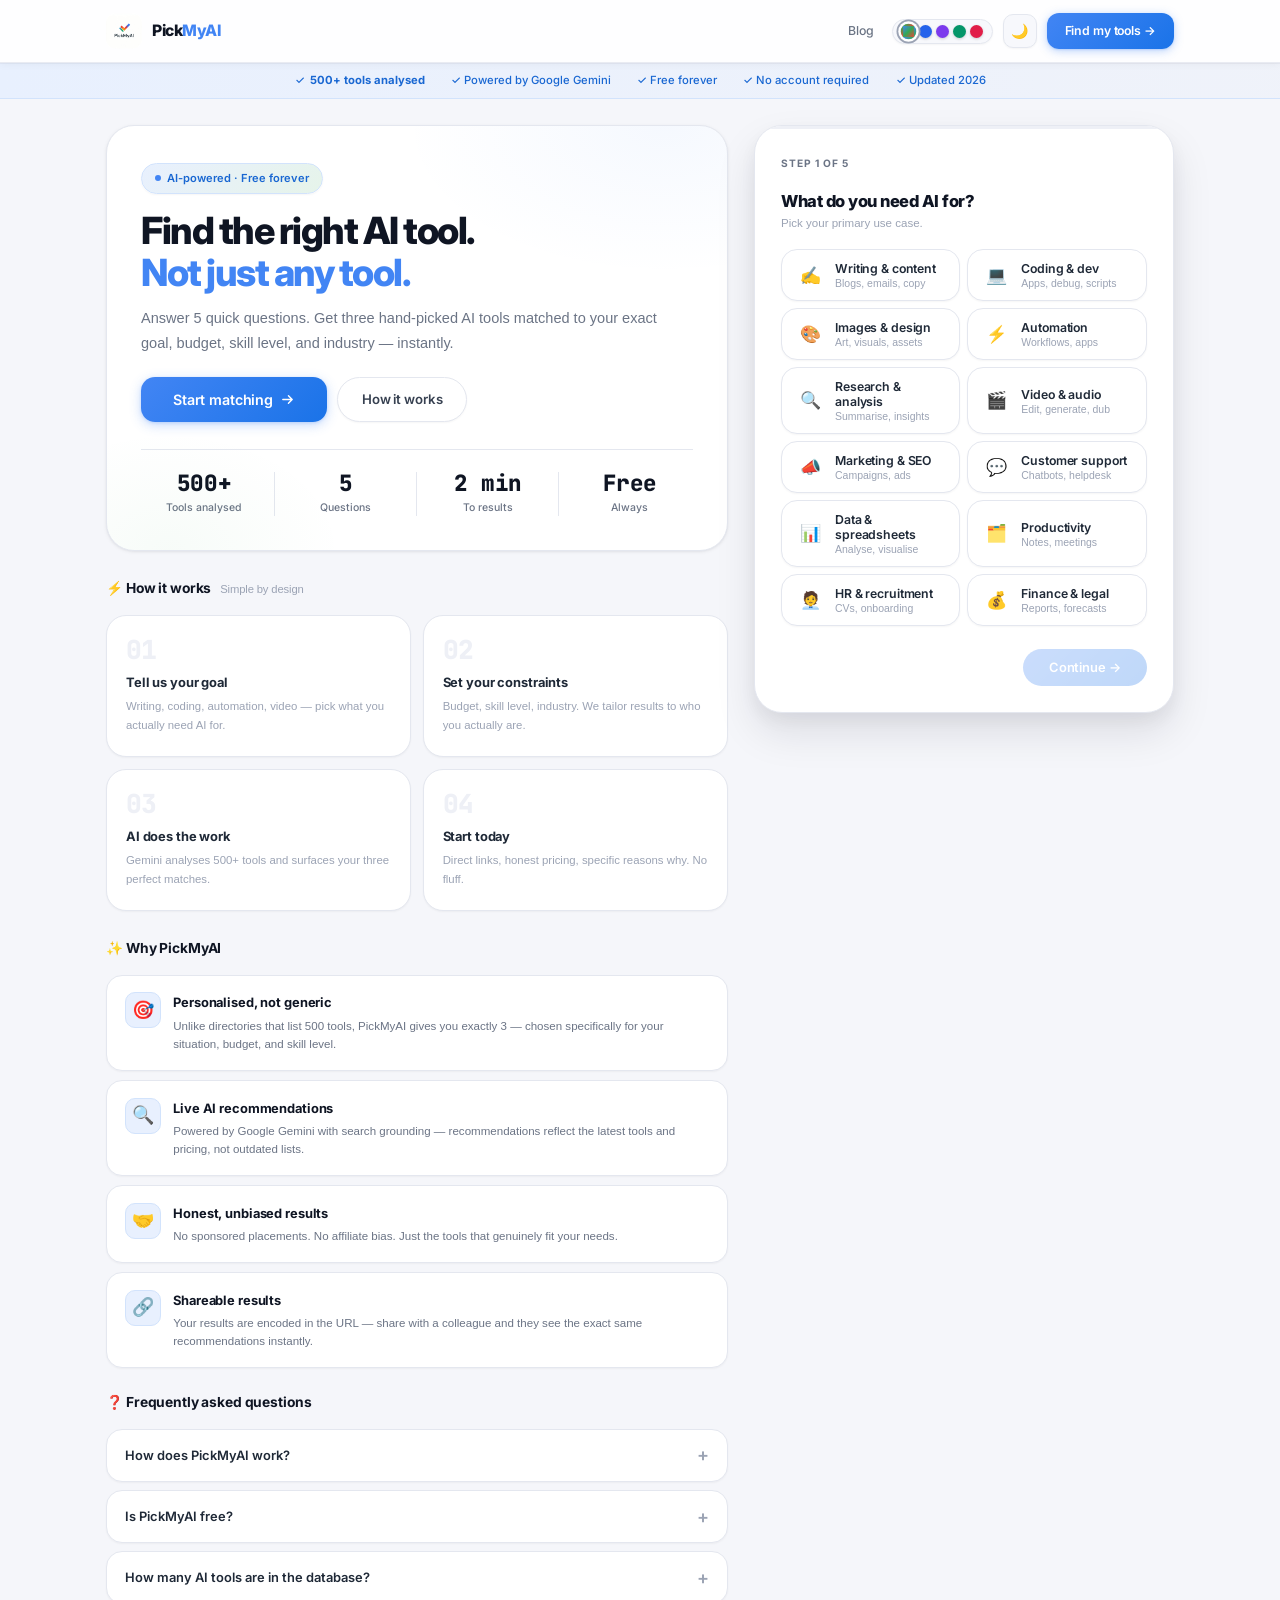
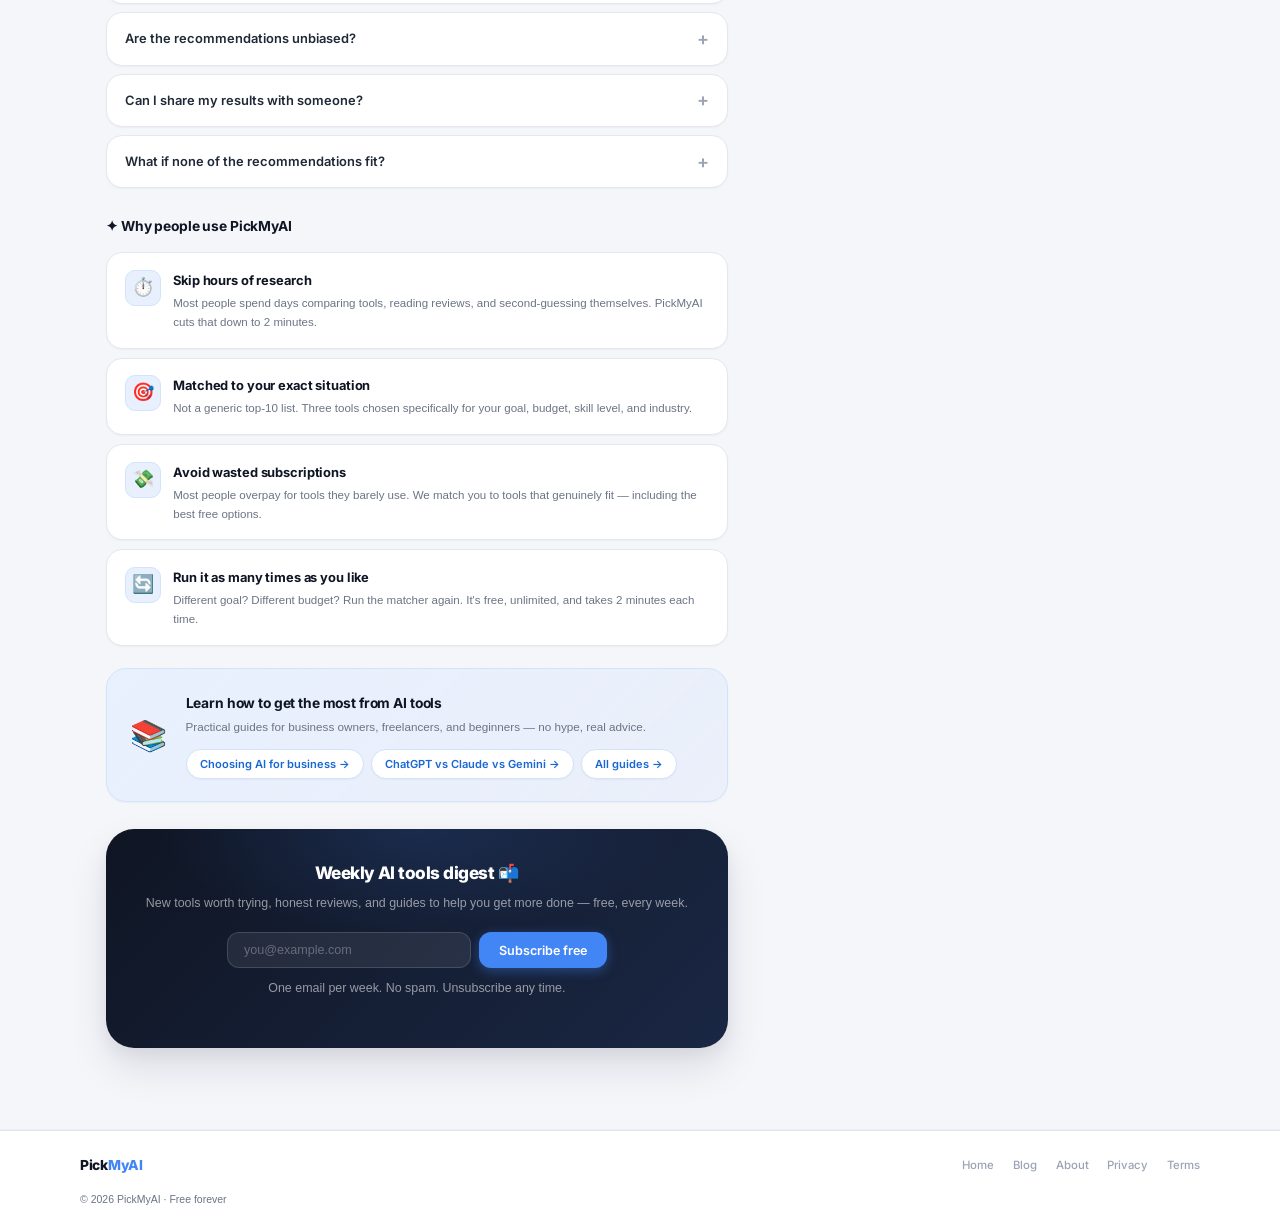
==== commit 292db668: "bbb" ====
--- a/index.html
+++ b/index.html
@@ -46,7 +46,7 @@
 <noscript><link href="https://fonts.googleapis.com/css2?family=Inter:wght@400;500;600;700;800&family=JetBrains+Mono:wght@400&display=swap" rel="stylesheet"/></noscript>
 <link rel="stylesheet" href="css/style.min.css"/>
 <link rel="apple-touch-icon" href="/icons/logo.png"/>
-<link rel="icon" type="image/png" href="/icons/logo.png"/><rect width='100' height='100' rx='22' fill='%234285f4'/><circle cx='30' cy='30' r='16' fill='%23fff'/><circle cx='70' cy='30' r='16' fill='%23ea4335'/><circle cx='30' cy='70' r='16' fill='%2334a853'/><circle cx='70' cy='70' r='16' fill='%23fbbc04'/></svg>"/>
+<link rel="icon" type="image/png" href="/icons/logo.png"/>
 <link rel="manifest" href="/manifest.json"/>
 <meta name="theme-color" content="#4285f4"/>
 <meta name="mobile-web-app-capable" content="yes"/>
--- a/css/style.min.css
+++ b/css/style.min.css
@@ -1 +1 @@
-@keyframes pulse{0%,to{opacity:1;transform:scale(1)}50%{opacity:.4;transform:scale(.7)}}@keyframes stepIn{0%{opacity:0;transform:translateY(10px)}to{opacity:1;transform:translateY(0)}}@keyframes fadeIn{0%{opacity:0}to{opacity:1}}@keyframes spin{to{transform:rotate(360deg)}}@keyframes shimmer{0%{background-position:200%0}to{background-position:-200%0}}@font-face{font-family:"Inter";font-display:swap;src:local("Inter")}@font-face{font-family:"JetBrains Mono";font-display:swap;src:local("JetBrains Mono")}:root,[data-theme-color=google]{--brand:#4285f4;--brand-dark:#1a73e8;--brand-light:#e8f0fe;--brand-mid:#d2e3fc;--brand-text:#1967d2;--brand-rgb:66,133,244;--g-blue:#4285f4;--g-green:#34a853;--g-yellow:#fbbc04;--g-red:#ea4335}[data-theme-color=violet]{--brand:#7c3aed;--brand-dark:#6d28d9;--brand-light:#f5f3ff;--brand-mid:#ede9fe;--brand-text:#5b21b6;--brand-rgb:124,58,237}[data-theme-color=rose]{--brand:#e11d48;--brand-dark:#be123c;--brand-light:#fff1f2;--brand-mid:#ffe4e6;--brand-text:#9f1239;--brand-rgb:225,29,72}[data-theme-color=ocean]{--brand:#2563eb;--brand-dark:#1d4ed8;--brand-light:#eff6ff;--brand-mid:#dbeafe;--brand-text:#1e40af;--brand-rgb:37,99,235}[data-theme-color=forest]{--brand:#059669;--brand-dark:#047857;--brand-light:#ecfdf5;--brand-mid:#d1fae5;--brand-text:#065f46;--brand-rgb:5,150,105}*,::after,::before{box-sizing:border-box;margin:0;padding:0}:root{--white:#ffffff;--bg:#f5f6fa;--bg-warm:#fafafa;--surface:#ffffff;--surface-2:#f7f8fc;--surface-3:#eef0f6;--border:#e4e7ef;--border-strong:#cdd1db;--gray-50:#f7f8fc;--gray-100:#eef0f5;--gray-200:#e1e4ec;--gray-300:#cdd1db;--gray-400:#9ba3b4;--gray-500:#6b7485;--gray-600:#4e5668;--gray-700:#374151;--gray-800:#1f2937;--gray-900:#0f1523;--green:#16a34a;--green-light:#f0fdf4;--green-mid:#bbf7d0;--red:#dc2626;--red-light:#fef2f2;--gold:#d97706;--gold-light:#fffbeb;--pink:#ec4899;--pink-light:#fdf2f8;--teal:#0891b2;--teal-light:#ecfeff;--shadow-xs:0 1px 2px rgba(15,21,35,0.04);--shadow-sm:0 1px 4px rgba(15,21,35,0.06), 0 1px 2px rgba(15,21,35,0.04);--shadow:0 4px 12px rgba(15,21,35,0.07), 0 2px 4px rgba(15,21,35,0.04);--shadow-md:0 8px 24px rgba(15,21,35,0.08), 0 4px 8px rgba(15,21,35,0.04);--shadow-lg:0 20px 40px rgba(15,21,35,0.1), 0 8px 16px rgba(15,21,35,0.05);--shadow-xl:0 32px 64px rgba(15,21,35,0.12), 0 16px 24px rgba(15,21,35,0.06);--radius-sm:8px;--radius:12px;--radius-lg:16px;--radius-xl:20px;--radius-2xl:28px;--radius-3xl:36px;--ease:cubic-bezier(0.4,0,0.2,1);--ease-spring:cubic-bezier(0.34,1.56,0.64,1);--duration:180ms}html{font-size:15px;scroll-behavior:smooth}body{font-family:"Inter",-apple-system,BlinkMacSystemFont,"Segoe UI",sans-serif;background:var(--bg);color:var(--gray-800);line-height:1.65;-webkit-font-smoothing:antialiased;text-rendering:optimizeLegibility}.nav-link:hover,a{text-decoration:none}a{transition:color var(--duration) var(--ease)}a:hover{text-decoration:underline}body,html{overflow-x:hidden;max-width:100vw}.site-header{background:rgba(255,255,255,.88);backdrop-filter:blur(20px) saturate(180%);-webkit-backdrop-filter:blur(20px) saturate(180%);border-bottom:1px solid rgba(228,231,239,.8);position:sticky;top:0;z-index:200;box-shadow:0 1px 0 rgba(15,21,35,.04),0 2px 8px rgba(15,21,35,.04)}.header-inner,.logo{display:flex;align-items:center}.header-inner{max-width:1120px;margin:0 auto;padding:0 1.75rem;gap:1.25rem;height:62px}.logo{gap:10px;text-decoration:none;flex-shrink:0}.logo img{height:36px;width:36px;border-radius:10px;object-fit:contain;box-shadow:var(--shadow-sm)}.email-box h3,.logo-name{font-weight:800;letter-spacing:-.03em}.logo-name{font-size:1.05rem;color:var(--gray-900)}.logo-name span,a,h1 span{color:var(--brand)}.header-right{display:flex;align-items:center;gap:10px;margin-left:auto}.nav-link{font-size:.82rem;font-weight:500;color:var(--gray-500);text-decoration:none;padding:5px 8px;border-radius:8px;transition:all var(--duration) var(--ease)}.nav-link:hover{color:var(--gray-900);background:var(--surface-2)}.color-switcher{display:flex;align-items:center;gap:4px;background:var(--surface-2);border:1px solid var(--border);border-radius:100px;padding:5px 9px;box-shadow:var(--shadow-xs)}.color-dot{width:13px;height:13px;border-radius:50%;border:2px solid transparent;cursor:pointer;transition:all .2s var(--ease-spring);padding:0;flex-shrink:0;display:block;box-shadow:0 1px 3px rgba(0,0,0,.18)}.color-dot:hover{transform:scale(1.3)}.color-dot.active{transform:scale(1.2);box-shadow:0 0 0 2px white,0 0 0 3.5px var(--gray-400)}[data-theme=dark] .color-dot.active{box-shadow:0 0 0 2px var(--gray-100),0 0 0 3.5px var(--gray-400)}.btn-cta,.theme-btn{cursor:pointer;transition:all var(--duration) var(--ease)}.theme-btn{width:34px;height:34px;border-radius:10px;display:flex;align-items:center;justify-content:center;background:var(--surface-2);border:1px solid var(--border);font-size:14px;box-shadow:var(--shadow-xs)}.theme-btn:hover{background:var(--surface-3);border-color:var(--border-strong)}.btn-cta{background:var(--brand);color:#fff;border:0;padding:8px 18px;border-radius:12px;font-size:.82rem;font-weight:600;font-family:"Inter",sans-serif;box-shadow:0 2px 10px rgba(var(--brand-rgb),.35),0 1px 2px rgba(var(--brand-rgb),.2);letter-spacing:-.01em}.btn-cta:hover{background:var(--brand-dark);transform:translateY(-1px);box-shadow:0 4px 16px rgba(var(--brand-rgb),.4),0 2px 4px rgba(var(--brand-rgb),.2);text-decoration:none;color:#fff}[data-theme-color=google] .btn-cta,[data-theme-color=google] .btn-next,[data-theme-color=google] .btn-primary{background:linear-gradient(135deg,#4285f4,#1a73e8)}[data-theme-color=google] .matcher-prog-fill{background:linear-gradient(90deg,#4285f4,#34a853,#fbbc04,#ea4335)}[data-theme-color=google] .hero-badge{background:linear-gradient(135deg,#e8f0fe,#e6f4ea);border-color:#d2e3fc;color:#1967d2}.trust-bar,.trust-item{display:flex;align-items:center}.trust-bar{background:linear-gradient(to right,var(--brand-light),rgba(var(--brand-rgb),.03));border-bottom:1px solid var(--brand-mid);padding:8px 1.75rem;justify-content:center;gap:1.75rem;flex-wrap:wrap;font-size:.75rem;color:var(--brand-text);font-weight:500}.trust-item{gap:5px}.trust-item strong{font-weight:700}.page-wrap{max-width:1120px;margin:0 auto;padding:1.75rem}.two-col{display:grid;grid-template-columns:1fr 420px;gap:1.75rem;align-items:start}.btn{display:inline-flex;align-items:center;gap:7px;padding:11px 24px;border-radius:100px;font-family:"Inter",sans-serif;font-size:.88rem;font-weight:600;cursor:pointer;border:0;transition:all var(--duration) var(--ease);white-space:nowrap;text-decoration:none;letter-spacing:-.01em}.btn-primary{background:var(--brand);color:#fff;box-shadow:0 3px 12px rgba(var(--brand-rgb),.3),0 1px 3px rgba(var(--brand-rgb),.2)}.btn-primary:hover{background:var(--brand-dark);transform:translateY(-2px);box-shadow:0 6px 20px rgba(var(--brand-rgb),.38),0 2px 6px rgba(var(--brand-rgb),.2);text-decoration:none;color:#fff}.btn-secondary{background:var(--surface);color:var(--gray-700);border:1.5px solid var(--border);box-shadow:var(--shadow-xs)}.btn-secondary:hover{border-color:var(--border-strong);background:var(--surface-2);text-decoration:none;box-shadow:var(--shadow-sm)}.btn-lg{padding:13px 32px;font-size:.95rem;border-radius:14px}.badge{display:inline-flex;align-items:center;gap:4px;padding:4px 11px;border-radius:100px;font-size:.68rem;font-weight:700;letter-spacing:.05em;text-transform:uppercase;white-space:nowrap}.badge-best{background:var(--brand-light);color:var(--brand-text);border:1px solid var(--brand-mid)}.badge-alt{background:var(--green-light);color:var(--green);border:1px solid var(--green-mid)}.badge-power{background:var(--pink-light);color:var(--pink);border:1px solid #fce7f3}.section-header{display:flex;align-items:center;gap:10px;margin-bottom:1rem}.section-title{font-size:.92rem;font-weight:700;color:var(--gray-900);flex:1;letter-spacing:-.01em}.section-title span{font-size:.75rem;font-weight:400;color:var(--gray-400);margin-left:6px}.hero{background:var(--surface);border:1px solid var(--border);border-radius:var(--radius-2xl);padding:2.5rem 2.25rem 2.25rem;margin-bottom:1.75rem;box-shadow:var(--shadow-sm);position:relative;overflow:hidden}.hero::before{content:"";position:absolute;inset:0;background:radial-gradient(ellipse 60% 50%at 90% 0%,rgba(var(--brand-rgb),.05) 0%,transparent 70%),radial-gradient(ellipse 40% 40%at 10% 100%,rgba(52,168,83,.04) 0%,transparent 70%);pointer-events:none}.hero-badge{display:inline-flex;align-items:center;gap:6px;background:var(--brand-light);color:var(--brand-text);border:1px solid var(--brand-mid);padding:5px 13px;border-radius:100px;font-size:.74rem;font-weight:600;margin-bottom:1.1rem;box-shadow:var(--shadow-xs)}.hero-badge::before{content:"";width:6px;height:6px;background:var(--brand);border-radius:50%;animation:pulse 2.5s infinite}.hero-stat span,h1{font-weight:800;color:var(--gray-900)}h1{font-size:clamp(1.7rem,3.2vw,2.5rem);letter-spacing:-.04em;line-height:1.12;margin-bottom:.8rem}.hero-p{font-size:.97rem;color:var(--gray-500);line-height:1.7;margin-bottom:1.4rem;max-width:540px;font-weight:400}.hero-btns,.hero-stats{display:flex;gap:10px;flex-wrap:wrap}.hero-stats{gap:0;margin-top:1.75rem;padding-top:1.5rem;border-top:1px solid var(--border)}.hero-stat{text-align:center;flex:1;min-width:60px}.hero-stat span{font-size:1.5rem;display:block;line-height:1;font-family:"JetBrains Mono","Courier New",monospace;letter-spacing:-.02em}.hero-stat small{font-size:.7rem;font-weight:500;margin-top:4px;display:block}.hero-divider{width:1px;background:var(--border);align-self:stretch;margin:0 .5rem}.how-grid{display:grid;grid-template-columns:repeat(2,1fr);gap:12px;margin-bottom:1.75rem}.how-card{background:var(--surface);border:1px solid var(--border);border-radius:var(--radius-xl);padding:1.4rem 1.25rem;box-shadow:var(--shadow-xs);transition:all var(--duration) var(--ease);position:relative;overflow:hidden}.how-card::after{content:"";position:absolute;top:0;left:0;right:0;height:2px;background:linear-gradient(90deg,transparent,var(--brand-mid),transparent);opacity:0;transition:opacity .3s}.how-card:hover{border-color:var(--brand-mid);box-shadow:var(--shadow);transform:translateY(-2px)}.how-card:hover::after{opacity:1}.how-num{font-size:1.75rem;font-weight:800;color:var(--surface-3);line-height:1;margin-bottom:.6rem;font-family:"JetBrains Mono",monospace;letter-spacing:-.02em}.how-t{font-size:.86rem;font-weight:700;color:var(--gray-800);margin-bottom:4px;letter-spacing:-.01em}.faq-q::after,.how-d{font-size:.76rem;color:var(--gray-400);line-height:1.65}.features-list{display:flex;flex-direction:column;gap:9px;margin-bottom:1.75rem}.feature-item{display:flex;align-items:flex-start;gap:12px;background:var(--surface);border:1px solid var(--border);border-radius:var(--radius-lg);padding:1.1rem 1.2rem;box-shadow:var(--shadow-xs);transition:all var(--duration) var(--ease)}.feature-item:hover{border-color:var(--brand-mid);box-shadow:var(--shadow-sm);transform:translateX(2px)}.feature-ico{width:36px;height:36px;border-radius:10px;display:flex;align-items:center;justify-content:center;font-size:18px;flex-shrink:0;background:var(--brand-light);border:1px solid var(--brand-mid)}.feature-t{font-size:.86rem;font-weight:700;color:var(--gray-900);margin-bottom:3px;letter-spacing:-.01em}.feature-d{font-size:.77rem;color:var(--gray-500);line-height:1.6}.faq-list{display:flex;flex-direction:column;gap:8px;margin-bottom:1.75rem}.faq-item{background:var(--surface);border:1px solid var(--border);border-radius:var(--radius-lg);overflow:hidden;box-shadow:var(--shadow-xs);transition:border-color var(--duration)}.faq-item:hover{border-color:var(--border-strong)}.faq-q{padding:1rem 1.2rem;font-size:.86rem;font-weight:600;color:var(--gray-800);cursor:pointer;display:flex;align-items:center;justify-content:space-between;gap:12px;transition:background var(--duration);user-select:none}.faq-q:hover{background:var(--surface-2)}.faq-q::after{content:"+";font-size:1.2rem;flex-shrink:0;transition:transform .25s var(--ease);line-height:1}.faq-item.open .faq-q::after{transform:rotate(45deg)}.faq-item.open .faq-q{color:var(--brand-text)}.faq-a{max-height:0;overflow:hidden;transition:max-height .35s var(--ease);font-size:.82rem;color:var(--gray-600);line-height:1.75}.faq-item.open .faq-a{max-height:500px}.faq-a-inner{padding:0 1.2rem 1.1rem}.blog-promo{background:linear-gradient(135deg,var(--brand-light),rgba(var(--brand-rgb),.06));border:1px solid var(--brand-mid);border-radius:var(--radius-xl);padding:1.5rem;margin-bottom:1.75rem;display:flex;align-items:center;gap:1.25rem;flex-wrap:wrap;box-shadow:var(--shadow-xs)}.blog-promo-icon{font-size:2rem;flex-shrink:0}.blog-promo-body{flex:1;min-width:200px}.blog-promo-title{font-size:.92rem;font-weight:700;color:var(--gray-900);margin-bottom:4px;letter-spacing:-.01em}.blog-promo-desc{font-size:.78rem;color:var(--gray-500);line-height:1.55}.blog-promo-links{display:flex;gap:7px;flex-wrap:wrap;margin-top:.8rem}.blog-promo-link{font-size:.74rem;font-weight:600;color:var(--brand-text);background:var(--surface);border:1px solid var(--brand-mid);padding:5px 13px;border-radius:100px;text-decoration:none;transition:all var(--duration) var(--ease);box-shadow:var(--shadow-xs)}.blog-promo-link:hover{background:var(--brand);color:#fff;border-color:var(--brand);text-decoration:none}.email-box{background:linear-gradient(135deg,var(--gray-900) 0%,#1a2744 100%);border-radius:var(--radius-2xl);padding:2rem;text-align:center;margin-bottom:1.75rem;color:#fff;box-shadow:var(--shadow-lg);position:relative;overflow:hidden}.email-box::before{content:"";position:absolute;inset:0;background:radial-gradient(ellipse 60% 70%at 50%0,rgba(66,133,244,.15)0,transparent 70%);pointer-events:none}.email-box h3{font-size:1.15rem;margin-bottom:6px;position:relative}.email-box p{font-size:.83rem;opacity:.55;margin-bottom:1.25rem;line-height:1.65;position:relative}.email-row{display:flex;gap:8px;max-width:380px;margin:0 auto;flex-wrap:wrap;position:relative}.email-in{flex:1;min-width:180px;background:rgba(255,255,255,.08);border:1px solid rgba(255,255,255,.14);color:#fff;padding:10px 16px;border-radius:12px;font-family:"Inter",sans-serif;font-size:.84rem;outline:0;transition:border-color var(--duration)}.email-in::placeholder{color:rgba(255,255,255,.3)}.email-in:focus{border-color:rgba(255,255,255,.35);background:rgba(255,255,255,.11)}.email-btn{background:var(--brand);color:#fff;border:0;padding:10px 20px;border-radius:12px;font-family:"Inter",sans-serif;font-size:.84rem;font-weight:600;cursor:pointer;white-space:nowrap;box-shadow:0 3px 12px rgba(var(--brand-rgb),.4);transition:all var(--duration) var(--ease)}.email-btn:hover{background:var(--brand-dark);transform:translateY(-1px)}.email-note{font-size:.7rem;opacity:.3;margin-top:10px;position:relative}.matcher-card{background:var(--surface);border:1px solid var(--border);border-radius:var(--radius-2xl);box-shadow:var(--shadow-lg);overflow:hidden;position:sticky;top:78px}.matcher-prog{height:3px;background:var(--surface-3)}.matcher-prog-fill{height:3px;background:linear-gradient(90deg,var(--brand),rgba(var(--brand-rgb),.6));width:0%;transition:width .45s var(--ease)}.matcher-body{padding:1.75rem}.step{display:none}.step.active{display:block;animation:stepIn .28s var(--ease)}.step-meta{display:flex;justify-content:space-between;align-items:center;margin-bottom:1.25rem}.step-label{font-size:.68rem;font-weight:700;letter-spacing:.1em;text-transform:uppercase}.step-back{background:0 0;border:0;cursor:pointer;font-size:.78rem;color:var(--gray-400);font-family:"Inter",sans-serif;padding:4px 8px;border-radius:8px;transition:all var(--duration);display:flex;align-items:center;gap:3px}.step-back:hover{color:var(--gray-700);background:var(--surface-2)}.step-back[hidden]{visibility:hidden;pointer-events:none}.step-q{font-size:1.1rem;font-weight:800;color:var(--gray-900);margin-bottom:4px;letter-spacing:-.03em;line-height:1.25}.step-hint{font-size:.77rem;color:var(--gray-400);margin-bottom:1.1rem;line-height:1.5}.opts,.opts-2{gap:7px;margin-bottom:1.1rem}.opts{display:flex;flex-direction:column}.opts-2{display:grid;grid-template-columns:1fr 1fr}.opt{display:flex;align-items:center;gap:11px;padding:11px 14px;border:1.5px solid var(--border);border-radius:var(--radius-lg);cursor:pointer;background:var(--surface);color:var(--gray-700);font-family:"Inter",sans-serif;text-align:left;width:100%;transition:all .17s var(--ease);box-shadow:var(--shadow-xs)}.opt.sel,.opt:hover{border-color:var(--brand);background:var(--brand-light)}.opt:hover{transform:translateY(-1px);box-shadow:var(--shadow-sm)}.opt.sel{box-shadow:0 0 0 3px rgba(var(--brand-rgb),.12),var(--shadow-sm)}.opt-ico{font-size:17px;width:28px;text-align:center;flex-shrink:0}.opt-body{flex:1;min-width:0}.opt-t{font-size:.82rem;font-weight:600;display:block;color:var(--gray-800);margin-bottom:1px;letter-spacing:-.01em}.opt-d{font-size:.7rem;color:var(--gray-400);display:block;white-space:nowrap;overflow:hidden;text-overflow:ellipsis}.opt.sel .opt-d,.opt.sel .opt-t{color:var(--brand-text)}.opt.sel .opt-d{opacity:.65}.step-foot{display:flex;justify-content:flex-end;padding-top:6px}.btn-next{background:var(--brand);color:#fff;border:0;padding:11px 26px;border-radius:100px;font-family:"Inter",sans-serif;font-size:.86rem;font-weight:600;cursor:pointer;transition:all var(--duration) var(--ease);display:flex;align-items:center;gap:7px;box-shadow:0 3px 12px rgba(var(--brand-rgb),.3),0 1px 3px rgba(var(--brand-rgb),.2);letter-spacing:-.01em}.btn-next:hover{background:var(--brand-dark);transform:translateY(-1px);box-shadow:0 5px 20px rgba(var(--brand-rgb),.38),0 2px 6px rgba(var(--brand-rgb),.2)}.btn-next:disabled{opacity:.28;cursor:not-allowed;transform:none;box-shadow:none}.loading{display:none;flex-direction:column;align-items:center;justify-content:center;padding:2.5rem 0;gap:1rem;text-align:center}.loading.on{display:flex;animation:fadeIn .2s ease}.spinner{width:38px;height:38px;border:2.5px solid var(--surface-3);border-top-color:var(--brand);border-radius:50%;animation:spin .75s linear infinite}.loading-h{font-size:.95rem;font-weight:700;color:var(--gray-900);letter-spacing:-.01em}.loading-p{font-size:.78rem;color:var(--gray-400)}.skeleton{background:linear-gradient(90deg,var(--surface-2) 25%,var(--surface-3) 50%,var(--surface-2) 75%);background-size:200% 100%;animation:shimmer 1.5s infinite;border-radius:7px}.skeleton-card{background:var(--surface);border:1.5px solid var(--border);border-radius:var(--radius-lg);padding:14px 16px;margin-bottom:8px}.skeleton-line{height:12px;margin-bottom:8px}.w-60{width:60%}.w-80{width:80%}.w-40{width:40%}.w-100{width:100%}.results{display:none}.results.on{display:block;animation:stepIn .32s ease}.blog-hero h1,.results-h{font-weight:800;color:var(--gray-900)}.results-h{font-size:1rem;margin-bottom:3px;letter-spacing:-.02em}.results-sub{font-size:.72rem;color:var(--gray-400);margin-bottom:1.1rem}.tool-list{display:flex;flex-direction:column;gap:10px;margin-bottom:1.1rem}.tool-item{background:var(--surface);border:1.5px solid var(--border);border-radius:var(--radius-lg);padding:15px 17px;transition:all var(--duration) var(--ease);box-shadow:var(--shadow-xs)}.tool-item:hover{border-color:var(--brand);transform:translateY(-2px);box-shadow:var(--shadow)}.tool-item.top{border-color:var(--brand);background:var(--brand-light);box-shadow:0 4px 16px rgba(var(--brand-rgb),.12),var(--shadow-sm)}.tool-head{display:flex;align-items:flex-start;justify-content:space-between;gap:10px;margin-bottom:8px}.tool-name{font-size:.97rem;font-weight:700;color:var(--gray-900);letter-spacing:-.02em}.tool-item.top .tool-name{color:var(--brand-text)}.tool-tag{font-size:.7rem;color:var(--gray-400);margin-top:2px}.tool-item.top .tool-tag{color:var(--brand-text);opacity:.6}.tool-why{font-size:.79rem;color:var(--gray-600);line-height:1.6;margin-bottom:10px}.tool-item.top .tool-price,.tool-item.top .tool-why{color:var(--brand-text)}.tool-foot{display:flex;align-items:center;justify-content:space-between;flex-wrap:wrap;gap:6px}.tool-price{font-size:.78rem;font-weight:600;color:var(--gray-700);font-family:"JetBrains Mono",monospace}.tool-link{font-size:.72rem;font-weight:600;color:var(--brand);border:1px solid var(--brand-mid);padding:5px 13px;border-radius:100px;transition:all var(--duration) var(--ease);display:inline-flex;align-items:center;gap:3px;box-shadow:var(--shadow-xs)}.tool-link:hover{border-color:var(--brand);text-decoration:none;box-shadow:var(--shadow-sm)}.tool-item.top .tool-link{color:var(--brand-text);border-color:rgba(var(--brand-rgb),.35)}.tool-item.top .tool-link:hover,.tool-link:hover{background:var(--brand);color:#fff}.results-actions{display:flex;gap:8px;flex-wrap:wrap}.btn-copy,.btn-restart,.btn-share{padding:8px 17px;border-radius:100px;font-family:"Inter",sans-serif;font-size:.78rem;font-weight:600;cursor:pointer;transition:all var(--duration);display:flex;align-items:center;gap:5px}.btn-restart{background:0 0;border:1px solid var(--border);color:var(--gray-500)}.btn-restart:hover{border-color:var(--border-strong);color:var(--gray-800);background:var(--surface-2)}.btn-copy,.btn-share{background:0 0;border:1px solid var(--brand-mid);color:var(--brand)}.btn-share:hover{background:var(--brand);color:#fff;border-color:var(--brand)}.btn-copy{border:1px solid var(--border);color:var(--gray-500)}.btn-copy:hover{border-color:var(--brand);color:var(--brand)}.btn-copy.copied{border-color:var(--green);color:var(--green);background:var(--green-light)}.error-state{text-align:center;padding:1.75rem 0;display:none}.error-state.show{display:block;animation:stepIn .25s ease}.error-emoji{font-size:2rem;margin-bottom:.75rem}.error-title{font-size:.95rem;font-weight:700;color:var(--gray-900);margin-bottom:4px}.error-msg{font-size:.8rem;color:var(--gray-400);margin-bottom:1.25rem;line-height:1.6}.btn-retry{background:var(--brand);color:#fff;border:0;padding:10px 24px;border-radius:100px;font-family:"Inter",sans-serif;font-size:.85rem;font-weight:600;cursor:pointer;transition:all var(--duration);box-shadow:0 3px 12px rgba(var(--brand-rgb),.3)}.btn-retry:hover{background:var(--brand-dark);transform:translateY(-1px)}.blog-hero{background:var(--surface);border:1px solid var(--border);border-radius:var(--radius-2xl);padding:2.25rem 2rem;margin-bottom:1.5rem;box-shadow:var(--shadow-sm);position:relative;overflow:hidden}.blog-hero::before{content:"";position:absolute;top:0;right:0;width:40%;height:100%;background:radial-gradient(ellipse at top right,rgba(var(--brand-rgb),.05) 0%,transparent 70%);pointer-events:none}.blog-hero h1{font-size:clamp(1.5rem,3vw,2rem);letter-spacing:-.03em;margin-bottom:.5rem}.blog-hero p{font-size:.92rem;color:var(--gray-500);max-width:520px;line-height:1.65}.cat-tabs{display:flex;gap:7px;margin-bottom:1.25rem;flex-wrap:wrap}.blog-search input,.cat-tab{border:1.5px solid var(--border);border-radius:100px;background:var(--surface);box-shadow:var(--shadow-xs)}.cat-tab{padding:7px 17px;font-size:.8rem;font-weight:600;cursor:pointer;color:var(--gray-600);transition:all var(--duration) var(--ease)}.cat-tab:hover{border-color:var(--brand-mid);color:var(--brand-text);background:var(--brand-light)}.cat-tab.active{background:var(--brand);color:#fff;border-color:var(--brand);box-shadow:0 3px 10px rgba(var(--brand-rgb),.3)}.blog-search{position:relative;margin-bottom:1.25rem}.blog-search input{width:100%;padding:10px 16px 10px 40px;font-family:"Inter",sans-serif;font-size:.84rem;color:var(--gray-800);outline:0;transition:all var(--duration)}.blog-search input:focus{border-color:var(--brand);box-shadow:0 0 0 3px rgba(var(--brand-rgb),.1)}.blog-search input::placeholder{color:var(--gray-400)}.blog-search svg{position:absolute;left:14px;top:50%;transform:translateY(-50%);color:var(--gray-400);pointer-events:none}.posts-grid{display:grid;grid-template-columns:repeat(auto-fill,minmax(290px,1fr));gap:14px}.post-card{background:var(--surface);border:1px solid var(--border);border-radius:var(--radius-xl);padding:1.5rem;box-shadow:var(--shadow-xs);transition:all var(--duration) var(--ease);display:flex;flex-direction:column;text-decoration:none;color:inherit}.post-card:hover{border-color:var(--brand-mid);transform:translateY(-3px);box-shadow:var(--shadow-md);text-decoration:none}.post-meta{display:flex;align-items:center;gap:8px;margin-bottom:.8rem;flex-wrap:wrap}.post-cat{font-size:.68rem;font-weight:700;letter-spacing:.05em;text-transform:uppercase;padding:3px 9px;border-radius:100px}.cat-business{background:var(--brand-light);color:var(--brand-text);border:1px solid var(--brand-mid)}.cat-personal{background:var(--green-light);color:var(--green);border:1px solid var(--green-mid)}.cat-beginner{background:#fce8e6;color:#c5221f;border:1px solid #fad2cf}.cat-advanced{background:#fef7e0;color:#b05a00;border:1px solid #fde68a}.post-date{font-size:.71rem}.post-title{font-size:.97rem;font-weight:700;color:var(--gray-900);line-height:1.4;margin-bottom:.5rem;letter-spacing:-.02em}.post-excerpt{font-size:.79rem;color:var(--gray-500);line-height:1.65;flex:1;margin-bottom:1rem}.post-read{font-size:.74rem;font-weight:600;color:var(--brand);display:flex;align-items:center;gap:4px;margin-top:auto}.featured-post{grid-column:1/-1}.featured-post .post-title{font-size:1.15rem}.post-card.hidden{display:none}.testi-grid{display:grid;grid-template-columns:1fr 1fr;gap:10px}.testi-card{background:var(--surface);border:1px solid var(--border);border-radius:var(--radius-xl);padding:1.25rem;box-shadow:var(--shadow-xs);transition:all var(--duration)}.testi-card:hover{border-color:var(--brand-mid);box-shadow:var(--shadow)}.testi-stars{color:#fbbc04;font-size:.72rem;margin-bottom:.6rem;letter-spacing:1px}.testi-text{font-size:.8rem;color:var(--gray-600);line-height:1.7;margin-bottom:.75rem;font-style:italic}.testi-author,.testi-avatar{display:flex;align-items:center}.testi-author{gap:9px}.testi-avatar{width:30px;height:30px;border-radius:50%;background:var(--brand-light);color:var(--brand-text);justify-content:center;font-size:.72rem;font-weight:800;flex-shrink:0;border:1.5px solid var(--brand-mid)}.testi-name{font-size:.78rem;font-weight:700;color:var(--gray-800)}.footer-links a,.testi-role{font-size:.68rem;color:var(--gray-400)}.back-top,.reading-prog{position:fixed;pointer-events:none}.back-top{bottom:1.5rem;right:1.5rem;z-index:500;width:42px;height:42px;border-radius:13px;background:var(--gray-900);color:#fff;border:0;display:flex;align-items:center;justify-content:center;font-size:16px;cursor:pointer;box-shadow:var(--shadow-md);opacity:0;transition:all .28s var(--ease)}.back-top.show{opacity:1;pointer-events:all}.back-top:hover{transform:translateY(-2px);background:var(--brand);box-shadow:var(--shadow-lg)}.reading-prog{top:0;left:0;z-index:300;height:3px;width:0%;background:linear-gradient(90deg,var(--brand),rgba(var(--brand-rgb),.5));transition:width .1s linear}[data-theme-color=google] .reading-prog{background:linear-gradient(90deg,#4285f4,#34a853,#fbbc04,#ea4335)}.author-bio{background:var(--surface);border:1px solid var(--border);border-radius:var(--radius-xl);padding:1.25rem;display:flex;gap:1rem;align-items:flex-start;margin-top:2rem;box-shadow:var(--shadow-xs)}.author-avatar{width:48px;height:48px;border-radius:14px;background:linear-gradient(135deg,var(--brand),rgba(var(--brand-rgb),.6));display:flex;align-items:center;justify-content:center;font-size:1.1rem;flex-shrink:0;color:#fff;font-weight:800}.author-name{font-size:.88rem;font-weight:700;color:var(--gray-900);margin-bottom:2px;letter-spacing:-.01em}.author-title{font-size:.74rem;color:var(--brand);font-weight:500;margin-bottom:6px}.author-desc{font-size:.77rem;color:var(--gray-500);line-height:1.65}.site-footer{background:var(--surface);border-top:1px solid var(--border);padding:1.5rem;margin-top:2rem;box-shadow:0-1px 0 rgba(15,21,35,.04)}.footer-inner{max-width:1120px;margin:0 auto;display:flex;align-items:center;justify-content:space-between;flex-wrap:wrap;gap:1rem}.footer-logo{font-size:.92rem;font-weight:800;color:var(--gray-900);letter-spacing:-.02em}.footer-logo span{color:var(--brand)}.footer-links{display:flex;gap:1.25rem;flex-wrap:wrap}.footer-links a{font-size:.76rem;font-weight:500;transition:color var(--duration)}.footer-links a:hover{color:var(--brand);text-decoration:none}.footer-copy{font-size:.7rem;width:100%}[data-theme=dark]{--bg:#0d0f17;--bg-warm:#0f1219;--surface:#161922;--surface-2:#1e2130;--surface-3:#252a3a;--border:#2a2f45;--border-strong:#373d56;--white:#161922;--gray-50:#161922;--gray-100:#1e2130;--gray-200:#2a2f45;--gray-300:#373d56;--gray-400:#6b7280;--gray-500:#9ca3af;--gray-600:#d1d5db;--gray-700:#e5e7eb;--gray-800:#f3f4f6;--gray-900:#f9fafb}[data-theme=dark] .site-header{background:rgba(13,15,23,.88);border-color:var(--border)}[data-theme=dark] .hero::before{opacity:.7}[data-theme=dark] .opt:hover{background:rgba(var(--brand-rgb),.1)}[data-theme=dark] .opt.sel{background:rgba(var(--brand-rgb),.15)}[data-theme=dark] .tool-item.top{background:rgba(var(--brand-rgb),.12)}[data-theme=dark] .email-box{background:linear-gradient(135deg,#0d0f17,#1a2744)}[data-theme=dark] .back-top{background:var(--surface-3)}[data-theme=dark] .back-top:hover{background:var(--brand)}[data-theme=dark] .how-card::after{opacity:0}[data-theme=dark] .how-card:hover::after{opacity:.6}.footer-copy,.hero-stat small,.post-date,.step-label{color:var(--gray-500)!important}@media (max-width:900px){.two-col{grid-template-columns:1fr}.matcher-card{position:static}.how-grid{grid-template-columns:1fr 1fr}}@media (max-width:680px){.color-switcher,.nav-link{display:none}}@media (max-width:480px){html{font-size:14px}.header-inner{height:54px;padding:0 1rem;gap:8px}.logo-name{font-size:.96rem}.logo img{height:30px;width:30px}.btn-cta{padding:6px 12px;font-size:.76rem;border-radius:9px}.theme-btn{width:30px;height:30px;border-radius:8px}.trust-bar{justify-content:flex-start;overflow-x:auto;flex-wrap:nowrap;padding:6px 1rem;gap:1rem;-webkit-overflow-scrolling:touch;scrollbar-width:none}.trust-bar::-webkit-scrollbar{display:none}.trust-item{white-space:nowrap;flex-shrink:0}.hero{padding:1.5rem 1.25rem}.hero-badge{font-size:.7rem;padding:4px 11px}h1{font-size:1.65rem}.hero-p{font-size:.88rem}.hero-btns{flex-direction:column;gap:8px}.hero-btns .btn{width:100%;justify-content:center}.hero-stats{overflow-x:auto;flex-wrap:nowrap;gap:0;padding-top:1rem;margin-top:1.25rem}.hero-divider{display:none}.page-wrap{padding:.875rem}.how-grid{grid-template-columns:1fr;gap:8px}.matcher-body{padding:1.1rem}.step-q{font-size:.97rem}.opts-2{grid-template-columns:1fr 1fr;gap:5px}.opt{padding:9px 11px;gap:8px}.opt-ico{font-size:14px;width:22px}.opt-t{font-size:.76rem}.opt-d{font-size:.65rem}.btn-next{padding:10px 22px;font-size:.83rem}.results-actions{gap:6px}.btn-copy,.btn-restart,.btn-share{padding:7px 12px;font-size:.74rem;flex:1;justify-content:center}.tool-item{padding:12px 13px}.tool-name{font-size:.9rem}.email-box{padding:1.5rem 1rem;border-radius:var(--radius-xl)}.email-row{flex-direction:column;gap:8px}.email-btn,.email-in{width:100%;border-radius:12px}.faq-q{padding:.875rem 1rem;font-size:.82rem}.blog-hero{padding:1.35rem 1.1rem}.blog-hero h1{font-size:1.4rem}.posts-grid{grid-template-columns:1fr}.cat-tabs{overflow-x:auto;flex-wrap:nowrap;padding-bottom:4px}.cat-tab{white-space:nowrap;flex-shrink:0}.testi-grid{grid-template-columns:1fr}.back-top{bottom:1rem;right:1rem;width:38px;height:38px;border-radius:11px}.site-footer{padding:1.25rem 1rem}.footer-inner{flex-direction:column;align-items:flex-start;gap:.75rem}}@media (max-width:375px){h1{font-size:1.45rem}.opts-2{grid-template-columns:1fr}.btn-cta{display:none}}@media (min-width:481px) and (max-width:768px){html{font-size:14.5px}.page-wrap{padding:1.1rem}.hero{padding:1.75rem 1.5rem}h1{font-size:2rem}.how-grid{grid-template-columns:1fr 1fr}.email-row{flex-direction:column}.email-btn,.email-in{width:100%}.posts-grid{grid-template-columns:1fr 1fr}.color-switcher{display:none}}@media (hover:none) and (pointer:coarse){.opt{min-height:48px}.btn-copy,.btn-next,.btn-restart,.btn-share{min-height:44px}.cat-tab{min-height:40px}.faq-q{min-height:48px}.tool-link{min-height:34px;padding:6px 14px}}@media (prefers-reduced-motion:reduce){*,::after,::before{animation-duration:.01ms!important;transition-duration:.01ms!important}}+@keyframes pulse{0%,to{opacity:1;transform:scale(1)}50%{opacity:.4;transform:scale(.7)}}@keyframes stepIn{0%{opacity:0;transform:translateY(10px)}to{opacity:1;transform:translateY(0)}}@keyframes fadeIn{0%{opacity:0}to{opacity:1}}@keyframes spin{to{transform:rotate(360deg)}}@keyframes shimmer{0%{background-position:200%0}to{background-position:-200%0}}@font-face{font-family:"Inter";font-display:swap;src:local("Inter")}@font-face{font-family:"JetBrains Mono";font-display:swap;src:local("JetBrains Mono")}:root,[data-theme-color=google]{--brand:#4285f4;--brand-dark:#1a73e8;--brand-light:#e8f0fe;--brand-mid:#d2e3fc;--brand-text:#1967d2;--brand-rgb:66,133,244;--g-blue:#4285f4;--g-green:#34a853;--g-yellow:#fbbc04;--g-red:#ea4335}[data-theme-color=violet]{--brand:#7c3aed;--brand-dark:#6d28d9;--brand-light:#f5f3ff;--brand-mid:#ede9fe;--brand-text:#5b21b6;--brand-rgb:124,58,237}[data-theme-color=rose]{--brand:#e11d48;--brand-dark:#be123c;--brand-light:#fff1f2;--brand-mid:#ffe4e6;--brand-text:#9f1239;--brand-rgb:225,29,72}[data-theme-color=ocean]{--brand:#2563eb;--brand-dark:#1d4ed8;--brand-light:#eff6ff;--brand-mid:#dbeafe;--brand-text:#1e40af;--brand-rgb:37,99,235}[data-theme-color=forest]{--brand:#059669;--brand-dark:#047857;--brand-light:#ecfdf5;--brand-mid:#d1fae5;--brand-text:#065f46;--brand-rgb:5,150,105}*,::after,::before{box-sizing:border-box;margin:0;padding:0}:root{--white:#ffffff;--bg:#f5f6fa;--bg-warm:#fafafa;--surface:#ffffff;--surface-2:#f7f8fc;--surface-3:#eef0f6;--border:#e4e7ef;--border-strong:#cdd1db;--gray-50:#f7f8fc;--gray-100:#eef0f5;--gray-200:#e1e4ec;--gray-300:#cdd1db;--gray-400:#9ba3b4;--gray-500:#6b7485;--gray-600:#4e5668;--gray-700:#374151;--gray-800:#1f2937;--gray-900:#0f1523;--green:#16a34a;--green-light:#f0fdf4;--green-mid:#bbf7d0;--red:#dc2626;--red-light:#fef2f2;--gold:#d97706;--gold-light:#fffbeb;--pink:#ec4899;--pink-light:#fdf2f8;--teal:#0891b2;--teal-light:#ecfeff;--shadow-xs:0 1px 2px rgba(15,21,35,0.04);--shadow-sm:0 1px 4px rgba(15,21,35,0.06), 0 1px 2px rgba(15,21,35,0.04);--shadow:0 4px 12px rgba(15,21,35,0.07), 0 2px 4px rgba(15,21,35,0.04);--shadow-md:0 8px 24px rgba(15,21,35,0.08), 0 4px 8px rgba(15,21,35,0.04);--shadow-lg:0 20px 40px rgba(15,21,35,0.1), 0 8px 16px rgba(15,21,35,0.05);--shadow-xl:0 32px 64px rgba(15,21,35,0.12), 0 16px 24px rgba(15,21,35,0.06);--radius-sm:8px;--radius:12px;--radius-lg:16px;--radius-xl:20px;--radius-2xl:28px;--radius-3xl:36px;--ease:cubic-bezier(0.4,0,0.2,1);--ease-spring:cubic-bezier(0.34,1.56,0.64,1);--duration:180ms}html{font-size:15px;scroll-behavior:smooth}body{font-family:"Inter",-apple-system,BlinkMacSystemFont,"Segoe UI",sans-serif;background:var(--bg);color:var(--gray-800);line-height:1.65;-webkit-font-smoothing:antialiased;text-rendering:optimizeLegibility}.nav-link:hover,a{text-decoration:none}a{transition:color var(--duration) var(--ease)}a:hover{text-decoration:underline}body,html{overflow-x:hidden;max-width:100vw}.site-header{background:rgba(255,255,255,.88);backdrop-filter:blur(20px) saturate(180%);-webkit-backdrop-filter:blur(20px) saturate(180%);border-bottom:1px solid rgba(228,231,239,.8);position:sticky;top:0;z-index:200;box-shadow:0 1px 0 rgba(15,21,35,.04),0 2px 8px rgba(15,21,35,.04)}.header-inner,.logo{display:flex;align-items:center}.header-inner{max-width:1120px;margin:0 auto;padding:0 1.75rem;gap:1.25rem;height:62px}.logo{gap:10px;text-decoration:none;flex-shrink:0}.logo img{height:36px;width:36px;border-radius:10px;object-fit:contain}.email-box h3,.logo-name{font-weight:800;letter-spacing:-.03em}.logo-name{font-size:1.05rem;color:var(--gray-900)}.logo-name span,a,h1 span{color:var(--brand)}.header-right{display:flex;align-items:center;gap:10px;margin-left:auto}.nav-link{font-size:.82rem;font-weight:500;color:var(--gray-500);text-decoration:none;padding:5px 8px;border-radius:8px;transition:all var(--duration) var(--ease)}.nav-link:hover{color:var(--gray-900);background:var(--surface-2)}.color-switcher{display:flex;align-items:center;gap:4px;background:var(--surface-2);border:1px solid var(--border);border-radius:100px;padding:5px 9px;box-shadow:var(--shadow-xs)}.color-dot{width:13px;height:13px;border-radius:50%;border:2px solid transparent;cursor:pointer;transition:all .2s var(--ease-spring);padding:0;flex-shrink:0;display:block;box-shadow:0 1px 3px rgba(0,0,0,.18)}.color-dot:hover{transform:scale(1.3)}.color-dot.active{transform:scale(1.2);box-shadow:0 0 0 2px white,0 0 0 3.5px var(--gray-400)}[data-theme=dark] .color-dot.active{box-shadow:0 0 0 2px var(--gray-100),0 0 0 3.5px var(--gray-400)}.btn-cta,.theme-btn{cursor:pointer;transition:all var(--duration) var(--ease)}.theme-btn{width:34px;height:34px;border-radius:10px;display:flex;align-items:center;justify-content:center;background:var(--surface-2);border:1px solid var(--border);font-size:14px;box-shadow:var(--shadow-xs)}.theme-btn:hover{background:var(--surface-3);border-color:var(--border-strong)}.btn-cta{background:var(--brand);color:#fff;border:0;padding:8px 18px;border-radius:12px;font-size:.82rem;font-weight:600;font-family:"Inter",sans-serif;box-shadow:0 2px 10px rgba(var(--brand-rgb),.35),0 1px 2px rgba(var(--brand-rgb),.2);letter-spacing:-.01em}.btn-cta:hover{background:var(--brand-dark);transform:translateY(-1px);box-shadow:0 4px 16px rgba(var(--brand-rgb),.4),0 2px 4px rgba(var(--brand-rgb),.2);text-decoration:none;color:#fff}[data-theme-color=google] .btn-cta,[data-theme-color=google] .btn-next,[data-theme-color=google] .btn-primary{background:linear-gradient(135deg,#4285f4,#1a73e8)}[data-theme-color=google] .matcher-prog-fill{background:linear-gradient(90deg,#4285f4,#34a853,#fbbc04,#ea4335)}[data-theme-color=google] .hero-badge{background:linear-gradient(135deg,#e8f0fe,#e6f4ea);border-color:#d2e3fc;color:#1967d2}.trust-bar,.trust-item{display:flex;align-items:center}.trust-bar{background:linear-gradient(to right,var(--brand-light),rgba(var(--brand-rgb),.03));border-bottom:1px solid var(--brand-mid);padding:8px 1.75rem;justify-content:center;gap:1.75rem;flex-wrap:wrap;font-size:.75rem;color:var(--brand-text);font-weight:500}.trust-item{gap:5px}.trust-item strong{font-weight:700}.page-wrap{max-width:1120px;margin:0 auto;padding:1.75rem}.two-col{display:grid;grid-template-columns:1fr 420px;gap:1.75rem;align-items:start}.btn{display:inline-flex;align-items:center;gap:7px;padding:11px 24px;border-radius:100px;font-family:"Inter",sans-serif;font-size:.88rem;font-weight:600;cursor:pointer;border:0;transition:all var(--duration) var(--ease);white-space:nowrap;text-decoration:none;letter-spacing:-.01em}.btn-primary{background:var(--brand);color:#fff;box-shadow:0 3px 12px rgba(var(--brand-rgb),.3),0 1px 3px rgba(var(--brand-rgb),.2)}.btn-primary:hover{background:var(--brand-dark);transform:translateY(-2px);box-shadow:0 6px 20px rgba(var(--brand-rgb),.38),0 2px 6px rgba(var(--brand-rgb),.2);text-decoration:none;color:#fff}.btn-secondary{background:var(--surface);color:var(--gray-700);border:1.5px solid var(--border);box-shadow:var(--shadow-xs)}.btn-secondary:hover{border-color:var(--border-strong);background:var(--surface-2);text-decoration:none;box-shadow:var(--shadow-sm)}.btn-lg{padding:13px 32px;font-size:.95rem;border-radius:14px}.badge{display:inline-flex;align-items:center;gap:4px;padding:4px 11px;border-radius:100px;font-size:.68rem;font-weight:700;letter-spacing:.05em;text-transform:uppercase;white-space:nowrap}.badge-best{background:var(--brand-light);color:var(--brand-text);border:1px solid var(--brand-mid)}.badge-alt{background:var(--green-light);color:var(--green);border:1px solid var(--green-mid)}.badge-power{background:var(--pink-light);color:var(--pink);border:1px solid #fce7f3}.section-header{display:flex;align-items:center;gap:10px;margin-bottom:1rem}.section-title{font-size:.92rem;font-weight:700;color:var(--gray-900);flex:1;letter-spacing:-.01em}.section-title span{font-size:.75rem;font-weight:400;color:var(--gray-400);margin-left:6px}.hero{background:var(--surface);border:1px solid var(--border);border-radius:var(--radius-2xl);padding:2.5rem 2.25rem 2.25rem;margin-bottom:1.75rem;box-shadow:var(--shadow-sm);position:relative;overflow:hidden}.hero::before{content:"";position:absolute;inset:0;background:radial-gradient(ellipse 60% 50%at 90% 0%,rgba(var(--brand-rgb),.05) 0%,transparent 70%),radial-gradient(ellipse 40% 40%at 10% 100%,rgba(52,168,83,.04) 0%,transparent 70%);pointer-events:none}.hero-badge{display:inline-flex;align-items:center;gap:6px;background:var(--brand-light);color:var(--brand-text);border:1px solid var(--brand-mid);padding:5px 13px;border-radius:100px;font-size:.74rem;font-weight:600;margin-bottom:1.1rem;box-shadow:var(--shadow-xs)}.hero-badge::before{content:"";width:6px;height:6px;background:var(--brand);border-radius:50%;animation:pulse 2.5s infinite}.hero-stat span,h1{font-weight:800;color:var(--gray-900)}h1{font-size:clamp(1.7rem,3.2vw,2.5rem);letter-spacing:-.04em;line-height:1.12;margin-bottom:.8rem}.hero-p{font-size:.97rem;color:var(--gray-500);line-height:1.7;margin-bottom:1.4rem;max-width:540px;font-weight:400}.hero-btns,.hero-stats{display:flex;gap:10px;flex-wrap:wrap}.hero-stats{gap:0;margin-top:1.75rem;padding-top:1.5rem;border-top:1px solid var(--border)}.hero-stat{text-align:center;flex:1;min-width:60px}.hero-stat span{font-size:1.5rem;display:block;line-height:1;font-family:"JetBrains Mono","Courier New",monospace;letter-spacing:-.02em}.hero-stat small{font-size:.7rem;font-weight:500;margin-top:4px;display:block}.hero-divider{width:1px;background:var(--border);align-self:stretch;margin:0 .5rem}.how-grid{display:grid;grid-template-columns:repeat(2,1fr);gap:12px;margin-bottom:1.75rem}.how-card{background:var(--surface);border:1px solid var(--border);border-radius:var(--radius-xl);padding:1.4rem 1.25rem;box-shadow:var(--shadow-xs);transition:all var(--duration) var(--ease);position:relative;overflow:hidden}.how-card::after{content:"";position:absolute;top:0;left:0;right:0;height:2px;background:linear-gradient(90deg,transparent,var(--brand-mid),transparent);opacity:0;transition:opacity .3s}.how-card:hover{border-color:var(--brand-mid);box-shadow:var(--shadow);transform:translateY(-2px)}.how-card:hover::after{opacity:1}.how-num{font-size:1.75rem;font-weight:800;color:var(--surface-3);line-height:1;margin-bottom:.6rem;font-family:"JetBrains Mono",monospace;letter-spacing:-.02em}.how-t{font-size:.86rem;font-weight:700;color:var(--gray-800);margin-bottom:4px;letter-spacing:-.01em}.faq-q::after,.how-d{font-size:.76rem;color:var(--gray-400);line-height:1.65}.features-list{display:flex;flex-direction:column;gap:9px;margin-bottom:1.75rem}.feature-item{display:flex;align-items:flex-start;gap:12px;background:var(--surface);border:1px solid var(--border);border-radius:var(--radius-lg);padding:1.1rem 1.2rem;box-shadow:var(--shadow-xs);transition:all var(--duration) var(--ease)}.feature-item:hover{border-color:var(--brand-mid);box-shadow:var(--shadow-sm);transform:translateX(2px)}.feature-ico{width:36px;height:36px;border-radius:10px;display:flex;align-items:center;justify-content:center;font-size:18px;flex-shrink:0;background:var(--brand-light);border:1px solid var(--brand-mid)}.feature-t{font-size:.86rem;font-weight:700;color:var(--gray-900);margin-bottom:3px;letter-spacing:-.01em}.feature-d{font-size:.77rem;color:var(--gray-500);line-height:1.6}.faq-list{display:flex;flex-direction:column;gap:8px;margin-bottom:1.75rem}.faq-item{background:var(--surface);border:1px solid var(--border);border-radius:var(--radius-lg);overflow:hidden;box-shadow:var(--shadow-xs);transition:border-color var(--duration)}.faq-item:hover{border-color:var(--border-strong)}.faq-q{padding:1rem 1.2rem;font-size:.86rem;font-weight:600;color:var(--gray-800);cursor:pointer;display:flex;align-items:center;justify-content:space-between;gap:12px;transition:background var(--duration);user-select:none}.faq-q:hover{background:var(--surface-2)}.faq-q::after{content:"+";font-size:1.2rem;flex-shrink:0;transition:transform .25s var(--ease);line-height:1}.faq-item.open .faq-q::after{transform:rotate(45deg)}.faq-item.open .faq-q{color:var(--brand-text)}.faq-a{max-height:0;overflow:hidden;transition:max-height .35s var(--ease);font-size:.82rem;color:var(--gray-600);line-height:1.75}.faq-item.open .faq-a{max-height:500px}.faq-a-inner{padding:0 1.2rem 1.1rem}.blog-promo{background:linear-gradient(135deg,var(--brand-light),rgba(var(--brand-rgb),.06));border:1px solid var(--brand-mid);border-radius:var(--radius-xl);padding:1.5rem;margin-bottom:1.75rem;display:flex;align-items:center;gap:1.25rem;flex-wrap:wrap;box-shadow:var(--shadow-xs)}.blog-promo-icon{font-size:2rem;flex-shrink:0}.blog-promo-body{flex:1;min-width:200px}.blog-promo-title{font-size:.92rem;font-weight:700;color:var(--gray-900);margin-bottom:4px;letter-spacing:-.01em}.blog-promo-desc{font-size:.78rem;color:var(--gray-500);line-height:1.55}.blog-promo-links{display:flex;gap:7px;flex-wrap:wrap;margin-top:.8rem}.blog-promo-link{font-size:.74rem;font-weight:600;color:var(--brand-text);background:var(--surface);border:1px solid var(--brand-mid);padding:5px 13px;border-radius:100px;text-decoration:none;transition:all var(--duration) var(--ease);box-shadow:var(--shadow-xs)}.blog-promo-link:hover{background:var(--brand);color:#fff;border-color:var(--brand);text-decoration:none}.email-box{background:linear-gradient(135deg,var(--gray-900) 0%,#1a2744 100%);border-radius:var(--radius-2xl);padding:2rem;text-align:center;margin-bottom:1.75rem;color:#fff;box-shadow:var(--shadow-lg);position:relative;overflow:hidden}.email-box::before{content:"";position:absolute;inset:0;background:radial-gradient(ellipse 60% 70%at 50%0,rgba(66,133,244,.15)0,transparent 70%);pointer-events:none}.email-box h3{font-size:1.15rem;margin-bottom:6px;position:relative}.email-box p{font-size:.83rem;opacity:.55;margin-bottom:1.25rem;line-height:1.65;position:relative}.email-row{display:flex;gap:8px;max-width:380px;margin:0 auto;flex-wrap:wrap;position:relative}.email-in{flex:1;min-width:180px;background:rgba(255,255,255,.08);border:1px solid rgba(255,255,255,.14);color:#fff;padding:10px 16px;border-radius:12px;font-family:"Inter",sans-serif;font-size:.84rem;outline:0;transition:border-color var(--duration)}.email-in::placeholder{color:rgba(255,255,255,.3)}.email-in:focus{border-color:rgba(255,255,255,.35);background:rgba(255,255,255,.11)}.email-btn{background:var(--brand);color:#fff;border:0;padding:10px 20px;border-radius:12px;font-family:"Inter",sans-serif;font-size:.84rem;font-weight:600;cursor:pointer;white-space:nowrap;box-shadow:0 3px 12px rgba(var(--brand-rgb),.4);transition:all var(--duration) var(--ease)}.email-btn:hover{background:var(--brand-dark);transform:translateY(-1px)}.email-note{font-size:.7rem;opacity:.3;margin-top:10px;position:relative}.matcher-card{background:var(--surface);border:1px solid var(--border);border-radius:var(--radius-2xl);box-shadow:var(--shadow-lg);overflow:hidden;position:sticky;top:78px}.matcher-prog{height:3px;background:var(--surface-3)}.matcher-prog-fill{height:3px;background:linear-gradient(90deg,var(--brand),rgba(var(--brand-rgb),.6));width:0%;transition:width .45s var(--ease)}.matcher-body{padding:1.75rem}.step{display:none}.step.active{display:block;animation:stepIn .28s var(--ease)}.step-meta{display:flex;justify-content:space-between;align-items:center;margin-bottom:1.25rem}.step-label{font-size:.68rem;font-weight:700;letter-spacing:.1em;text-transform:uppercase}.step-back{background:0 0;border:0;cursor:pointer;font-size:.78rem;color:var(--gray-400);font-family:"Inter",sans-serif;padding:4px 8px;border-radius:8px;transition:all var(--duration);display:flex;align-items:center;gap:3px}.step-back:hover{color:var(--gray-700);background:var(--surface-2)}.step-back[hidden]{visibility:hidden;pointer-events:none}.step-q{font-size:1.1rem;font-weight:800;color:var(--gray-900);margin-bottom:4px;letter-spacing:-.03em;line-height:1.25}.step-hint{font-size:.77rem;color:var(--gray-400);margin-bottom:1.1rem;line-height:1.5}.opts,.opts-2{gap:7px;margin-bottom:1.1rem}.opts{display:flex;flex-direction:column}.opts-2{display:grid;grid-template-columns:1fr 1fr}.opt{display:flex;align-items:center;gap:11px;padding:11px 14px;border:1.5px solid var(--border);border-radius:var(--radius-lg);cursor:pointer;background:var(--surface);color:var(--gray-700);font-family:"Inter",sans-serif;text-align:left;width:100%;transition:all .17s var(--ease);box-shadow:var(--shadow-xs)}.opt.sel,.opt:hover{border-color:var(--brand);background:var(--brand-light)}.opt:hover{transform:translateY(-1px);box-shadow:var(--shadow-sm)}.opt.sel{box-shadow:0 0 0 3px rgba(var(--brand-rgb),.12),var(--shadow-sm)}.opt-ico{font-size:17px;width:28px;text-align:center;flex-shrink:0}.opt-body{flex:1;min-width:0}.opt-t{font-size:.82rem;font-weight:600;display:block;color:var(--gray-800);margin-bottom:1px;letter-spacing:-.01em}.opt-d{font-size:.7rem;color:var(--gray-400);display:block;white-space:nowrap;overflow:hidden;text-overflow:ellipsis}.opt.sel .opt-d,.opt.sel .opt-t{color:var(--brand-text)}.opt.sel .opt-d{opacity:.65}.step-foot{display:flex;justify-content:flex-end;padding-top:6px}.btn-next{background:var(--brand);color:#fff;border:0;padding:11px 26px;border-radius:100px;font-family:"Inter",sans-serif;font-size:.86rem;font-weight:600;cursor:pointer;transition:all var(--duration) var(--ease);display:flex;align-items:center;gap:7px;box-shadow:0 3px 12px rgba(var(--brand-rgb),.3),0 1px 3px rgba(var(--brand-rgb),.2);letter-spacing:-.01em}.btn-next:hover{background:var(--brand-dark);transform:translateY(-1px);box-shadow:0 5px 20px rgba(var(--brand-rgb),.38),0 2px 6px rgba(var(--brand-rgb),.2)}.btn-next:disabled{opacity:.28;cursor:not-allowed;transform:none;box-shadow:none}.loading{display:none;flex-direction:column;align-items:center;justify-content:center;padding:2.5rem 0;gap:1rem;text-align:center}.loading.on{display:flex;animation:fadeIn .2s ease}.spinner{width:38px;height:38px;border:2.5px solid var(--surface-3);border-top-color:var(--brand);border-radius:50%;animation:spin .75s linear infinite}.loading-h{font-size:.95rem;font-weight:700;color:var(--gray-900);letter-spacing:-.01em}.loading-p{font-size:.78rem;color:var(--gray-400)}.skeleton{background:linear-gradient(90deg,var(--surface-2) 25%,var(--surface-3) 50%,var(--surface-2) 75%);background-size:200% 100%;animation:shimmer 1.5s infinite;border-radius:7px}.skeleton-card{background:var(--surface);border:1.5px solid var(--border);border-radius:var(--radius-lg);padding:14px 16px;margin-bottom:8px}.skeleton-line{height:12px;margin-bottom:8px}.w-60{width:60%}.w-80{width:80%}.w-40{width:40%}.w-100{width:100%}.results{display:none}.results.on{display:block;animation:stepIn .32s ease}.blog-hero h1,.results-h{font-weight:800;color:var(--gray-900)}.results-h{font-size:1rem;margin-bottom:3px;letter-spacing:-.02em}.results-sub{font-size:.72rem;color:var(--gray-400);margin-bottom:1.1rem}.tool-list{display:flex;flex-direction:column;gap:10px;margin-bottom:1.1rem}.tool-item{background:var(--surface);border:1.5px solid var(--border);border-radius:var(--radius-lg);padding:15px 17px;transition:all var(--duration) var(--ease);box-shadow:var(--shadow-xs)}.tool-item:hover{border-color:var(--brand);transform:translateY(-2px);box-shadow:var(--shadow)}.tool-item.top{border-color:var(--brand);background:var(--brand-light);box-shadow:0 4px 16px rgba(var(--brand-rgb),.12),var(--shadow-sm)}.tool-head{display:flex;align-items:flex-start;justify-content:space-between;gap:10px;margin-bottom:8px}.tool-name{font-size:.97rem;font-weight:700;color:var(--gray-900);letter-spacing:-.02em}.tool-item.top .tool-name{color:var(--brand-text)}.tool-tag{font-size:.7rem;color:var(--gray-400);margin-top:2px}.tool-item.top .tool-tag{color:var(--brand-text);opacity:.6}.tool-why{font-size:.79rem;color:var(--gray-600);line-height:1.6;margin-bottom:10px}.tool-item.top .tool-price,.tool-item.top .tool-why{color:var(--brand-text)}.tool-foot{display:flex;align-items:center;justify-content:space-between;flex-wrap:wrap;gap:6px}.tool-price{font-size:.78rem;font-weight:600;color:var(--gray-700);font-family:"JetBrains Mono",monospace}.tool-link{font-size:.72rem;font-weight:600;color:var(--brand);border:1px solid var(--brand-mid);padding:5px 13px;border-radius:100px;transition:all var(--duration) var(--ease);display:inline-flex;align-items:center;gap:3px;box-shadow:var(--shadow-xs)}.tool-link:hover{border-color:var(--brand);text-decoration:none;box-shadow:var(--shadow-sm)}.tool-item.top .tool-link{color:var(--brand-text);border-color:rgba(var(--brand-rgb),.35)}.tool-item.top .tool-link:hover,.tool-link:hover{background:var(--brand);color:#fff}.results-actions{display:flex;gap:8px;flex-wrap:wrap}.btn-copy,.btn-restart,.btn-share{padding:8px 17px;border-radius:100px;font-family:"Inter",sans-serif;font-size:.78rem;font-weight:600;cursor:pointer;transition:all var(--duration);display:flex;align-items:center;gap:5px}.btn-restart{background:0 0;border:1px solid var(--border);color:var(--gray-500)}.btn-restart:hover{border-color:var(--border-strong);color:var(--gray-800);background:var(--surface-2)}.btn-copy,.btn-share{background:0 0;border:1px solid var(--brand-mid);color:var(--brand)}.btn-share:hover{background:var(--brand);color:#fff;border-color:var(--brand)}.btn-copy{border:1px solid var(--border);color:var(--gray-500)}.btn-copy:hover{border-color:var(--brand);color:var(--brand)}.btn-copy.copied{border-color:var(--green);color:var(--green);background:var(--green-light)}.error-state{text-align:center;padding:1.75rem 0;display:none}.error-state.show{display:block;animation:stepIn .25s ease}.error-emoji{font-size:2rem;margin-bottom:.75rem}.error-title{font-size:.95rem;font-weight:700;color:var(--gray-900);margin-bottom:4px}.error-msg{font-size:.8rem;color:var(--gray-400);margin-bottom:1.25rem;line-height:1.6}.btn-retry{background:var(--brand);color:#fff;border:0;padding:10px 24px;border-radius:100px;font-family:"Inter",sans-serif;font-size:.85rem;font-weight:600;cursor:pointer;transition:all var(--duration);box-shadow:0 3px 12px rgba(var(--brand-rgb),.3)}.btn-retry:hover{background:var(--brand-dark);transform:translateY(-1px)}.blog-hero{background:var(--surface);border:1px solid var(--border);border-radius:var(--radius-2xl);padding:2.25rem 2rem;margin-bottom:1.5rem;box-shadow:var(--shadow-sm);position:relative;overflow:hidden}.blog-hero::before{content:"";position:absolute;top:0;right:0;width:40%;height:100%;background:radial-gradient(ellipse at top right,rgba(var(--brand-rgb),.05) 0%,transparent 70%);pointer-events:none}.blog-hero h1{font-size:clamp(1.5rem,3vw,2rem);letter-spacing:-.03em;margin-bottom:.5rem}.blog-hero p{font-size:.92rem;color:var(--gray-500);max-width:520px;line-height:1.65}.cat-tabs{display:flex;gap:7px;margin-bottom:1.25rem;flex-wrap:wrap}.blog-search input,.cat-tab{border:1.5px solid var(--border);border-radius:100px;background:var(--surface);box-shadow:var(--shadow-xs)}.cat-tab{padding:7px 17px;font-size:.8rem;font-weight:600;cursor:pointer;color:var(--gray-600);transition:all var(--duration) var(--ease)}.cat-tab:hover{border-color:var(--brand-mid);color:var(--brand-text);background:var(--brand-light)}.cat-tab.active{background:var(--brand);color:#fff;border-color:var(--brand);box-shadow:0 3px 10px rgba(var(--brand-rgb),.3)}.blog-search{position:relative;margin-bottom:1.25rem}.blog-search input{width:100%;padding:10px 16px 10px 40px;font-family:"Inter",sans-serif;font-size:.84rem;color:var(--gray-800);outline:0;transition:all var(--duration)}.blog-search input:focus{border-color:var(--brand);box-shadow:0 0 0 3px rgba(var(--brand-rgb),.1)}.blog-search input::placeholder{color:var(--gray-400)}.blog-search svg{position:absolute;left:14px;top:50%;transform:translateY(-50%);color:var(--gray-400);pointer-events:none}.posts-grid{display:grid;grid-template-columns:repeat(auto-fill,minmax(290px,1fr));gap:14px}.post-card{background:var(--surface);border:1px solid var(--border);border-radius:var(--radius-xl);padding:1.5rem;box-shadow:var(--shadow-xs);transition:all var(--duration) var(--ease);display:flex;flex-direction:column;text-decoration:none;color:inherit}.post-card:hover{border-color:var(--brand-mid);transform:translateY(-3px);box-shadow:var(--shadow-md);text-decoration:none}.post-meta{display:flex;align-items:center;gap:8px;margin-bottom:.8rem;flex-wrap:wrap}.post-cat{font-size:.68rem;font-weight:700;letter-spacing:.05em;text-transform:uppercase;padding:3px 9px;border-radius:100px}.cat-business{background:var(--brand-light);color:var(--brand-text);border:1px solid var(--brand-mid)}.cat-personal{background:var(--green-light);color:var(--green);border:1px solid var(--green-mid)}.cat-beginner{background:#fce8e6;color:#c5221f;border:1px solid #fad2cf}.cat-advanced{background:#fef7e0;color:#b05a00;border:1px solid #fde68a}.post-date{font-size:.71rem}.post-title{font-size:.97rem;font-weight:700;color:var(--gray-900);line-height:1.4;margin-bottom:.5rem;letter-spacing:-.02em}.post-excerpt{font-size:.79rem;color:var(--gray-500);line-height:1.65;flex:1;margin-bottom:1rem}.post-read{font-size:.74rem;font-weight:600;color:var(--brand);display:flex;align-items:center;gap:4px;margin-top:auto}.featured-post{grid-column:1/-1}.featured-post .post-title{font-size:1.15rem}.post-card.hidden{display:none}.testi-grid{display:grid;grid-template-columns:1fr 1fr;gap:10px}.testi-card{background:var(--surface);border:1px solid var(--border);border-radius:var(--radius-xl);padding:1.25rem;box-shadow:var(--shadow-xs);transition:all var(--duration)}.testi-card:hover{border-color:var(--brand-mid);box-shadow:var(--shadow)}.testi-stars{color:#fbbc04;font-size:.72rem;margin-bottom:.6rem;letter-spacing:1px}.testi-text{font-size:.8rem;color:var(--gray-600);line-height:1.7;margin-bottom:.75rem;font-style:italic}.testi-author,.testi-avatar{display:flex;align-items:center}.testi-author{gap:9px}.testi-avatar{width:30px;height:30px;border-radius:50%;background:var(--brand-light);color:var(--brand-text);justify-content:center;font-size:.72rem;font-weight:800;flex-shrink:0;border:1.5px solid var(--brand-mid)}.testi-name{font-size:.78rem;font-weight:700;color:var(--gray-800)}.footer-links a,.testi-role{font-size:.68rem;color:var(--gray-400)}.back-top,.reading-prog{position:fixed;pointer-events:none}.back-top{bottom:1.5rem;right:1.5rem;z-index:500;width:42px;height:42px;border-radius:13px;background:var(--gray-900);color:#fff;border:0;display:flex;align-items:center;justify-content:center;font-size:16px;cursor:pointer;box-shadow:var(--shadow-md);opacity:0;transition:all .28s var(--ease)}.back-top.show{opacity:1;pointer-events:all}.back-top:hover{transform:translateY(-2px);background:var(--brand);box-shadow:var(--shadow-lg)}.reading-prog{top:0;left:0;z-index:300;height:3px;width:0%;background:linear-gradient(90deg,var(--brand),rgba(var(--brand-rgb),.5));transition:width .1s linear}[data-theme-color=google] .reading-prog{background:linear-gradient(90deg,#4285f4,#34a853,#fbbc04,#ea4335)}.author-bio{background:var(--surface);border:1px solid var(--border);border-radius:var(--radius-xl);padding:1.25rem;display:flex;gap:1rem;align-items:flex-start;margin-top:2rem;box-shadow:var(--shadow-xs)}.author-avatar{width:48px;height:48px;border-radius:14px;background:linear-gradient(135deg,var(--brand),rgba(var(--brand-rgb),.6));display:flex;align-items:center;justify-content:center;font-size:1.1rem;flex-shrink:0;color:#fff;font-weight:800}.author-name{font-size:.88rem;font-weight:700;color:var(--gray-900);margin-bottom:2px;letter-spacing:-.01em}.author-title{font-size:.74rem;color:var(--brand);font-weight:500;margin-bottom:6px}.author-desc{font-size:.77rem;color:var(--gray-500);line-height:1.65}.site-footer{background:var(--surface);border-top:1px solid var(--border);padding:1.5rem;margin-top:2rem;box-shadow:0-1px 0 rgba(15,21,35,.04)}.footer-inner{max-width:1120px;margin:0 auto;display:flex;align-items:center;justify-content:space-between;flex-wrap:wrap;gap:1rem}.footer-logo{font-size:.92rem;font-weight:800;color:var(--gray-900);letter-spacing:-.02em}.footer-logo span{color:var(--brand)}.footer-links{display:flex;gap:1.25rem;flex-wrap:wrap}.footer-links a{font-size:.76rem;font-weight:500;transition:color var(--duration)}.footer-links a:hover{color:var(--brand);text-decoration:none}.footer-copy{font-size:.7rem;width:100%}[data-theme=dark]{--bg:#0d0f17;--bg-warm:#0f1219;--surface:#161922;--surface-2:#1e2130;--surface-3:#252a3a;--border:#2a2f45;--border-strong:#373d56;--white:#161922;--gray-50:#161922;--gray-100:#1e2130;--gray-200:#2a2f45;--gray-300:#373d56;--gray-400:#6b7280;--gray-500:#9ca3af;--gray-600:#d1d5db;--gray-700:#e5e7eb;--gray-800:#f3f4f6;--gray-900:#f9fafb}[data-theme=dark] .site-header{background:rgba(13,15,23,.88);border-color:var(--border)}[data-theme=dark] .hero::before{opacity:.7}[data-theme=dark] .opt:hover{background:rgba(var(--brand-rgb),.1)}[data-theme=dark] .opt.sel{background:rgba(var(--brand-rgb),.15)}[data-theme=dark] .tool-item.top{background:rgba(var(--brand-rgb),.12)}[data-theme=dark] .email-box{background:linear-gradient(135deg,#0d0f17,#1a2744)}[data-theme=dark] .back-top{background:var(--surface-3)}[data-theme=dark] .back-top:hover{background:var(--brand)}[data-theme=dark] .how-card::after{opacity:0}[data-theme=dark] .how-card:hover::after{opacity:.6}.footer-copy,.hero-stat small,.post-date,.step-label{color:var(--gray-500)!important}@media (max-width:900px){.two-col{grid-template-columns:1fr}.matcher-card{position:static}.how-grid{grid-template-columns:1fr 1fr}}@media (max-width:680px){.color-switcher,.nav-link{display:none}}@media (max-width:480px){html{font-size:14px}.header-inner{height:54px;padding:0 1rem;gap:8px}.logo-name{font-size:.96rem}.logo img{height:30px;width:30px}.btn-cta{padding:6px 12px;font-size:.76rem;border-radius:9px}.theme-btn{width:30px;height:30px;border-radius:8px}.trust-bar{justify-content:flex-start;overflow-x:auto;flex-wrap:nowrap;padding:6px 1rem;gap:1rem;-webkit-overflow-scrolling:touch;scrollbar-width:none}.trust-bar::-webkit-scrollbar{display:none}.trust-item{white-space:nowrap;flex-shrink:0}.hero{padding:1.5rem 1.25rem}.hero-badge{font-size:.7rem;padding:4px 11px}h1{font-size:1.65rem}.hero-p{font-size:.88rem}.hero-btns{flex-direction:column;gap:8px}.hero-btns .btn{width:100%;justify-content:center}.hero-stats{overflow-x:auto;flex-wrap:nowrap;gap:0;padding-top:1rem;margin-top:1.25rem}.hero-divider{display:none}.page-wrap{padding:.875rem}.how-grid{grid-template-columns:1fr;gap:8px}.matcher-body{padding:1.1rem}.step-q{font-size:.97rem}.opts-2{grid-template-columns:1fr 1fr;gap:5px}.opt{padding:9px 11px;gap:8px}.opt-ico{font-size:14px;width:22px}.opt-t{font-size:.76rem}.opt-d{font-size:.65rem}.btn-next{padding:10px 22px;font-size:.83rem}.results-actions{gap:6px}.btn-copy,.btn-restart,.btn-share{padding:7px 12px;font-size:.74rem;flex:1;justify-content:center}.tool-item{padding:12px 13px}.tool-name{font-size:.9rem}.email-box{padding:1.5rem 1rem;border-radius:var(--radius-xl)}.email-row{flex-direction:column;gap:8px}.email-btn,.email-in{width:100%;border-radius:12px}.faq-q{padding:.875rem 1rem;font-size:.82rem}.blog-hero{padding:1.35rem 1.1rem}.blog-hero h1{font-size:1.4rem}.posts-grid{grid-template-columns:1fr}.cat-tabs{overflow-x:auto;flex-wrap:nowrap;padding-bottom:4px}.cat-tab{white-space:nowrap;flex-shrink:0}.testi-grid{grid-template-columns:1fr}.back-top{bottom:1rem;right:1rem;width:38px;height:38px;border-radius:11px}.site-footer{padding:1.25rem 1rem}.footer-inner{flex-direction:column;align-items:flex-start;gap:.75rem}}@media (max-width:375px){h1{font-size:1.45rem}.opts-2{grid-template-columns:1fr}.btn-cta{display:none}}@media (min-width:481px) and (max-width:768px){html{font-size:14.5px}.page-wrap{padding:1.1rem}.hero{padding:1.75rem 1.5rem}h1{font-size:2rem}.how-grid{grid-template-columns:1fr 1fr}.email-row{flex-direction:column}.email-btn,.email-in{width:100%}.posts-grid{grid-template-columns:1fr 1fr}.color-switcher{display:none}}@media (hover:none) and (pointer:coarse){.opt{min-height:48px}.btn-copy,.btn-next,.btn-restart,.btn-share{min-height:44px}.cat-tab{min-height:40px}.faq-q{min-height:48px}.tool-link{min-height:34px;padding:6px 14px}}@media (prefers-reduced-motion:reduce){*,::after,::before{animation-duration:.01ms!important;transition-duration:.01ms!important}}
